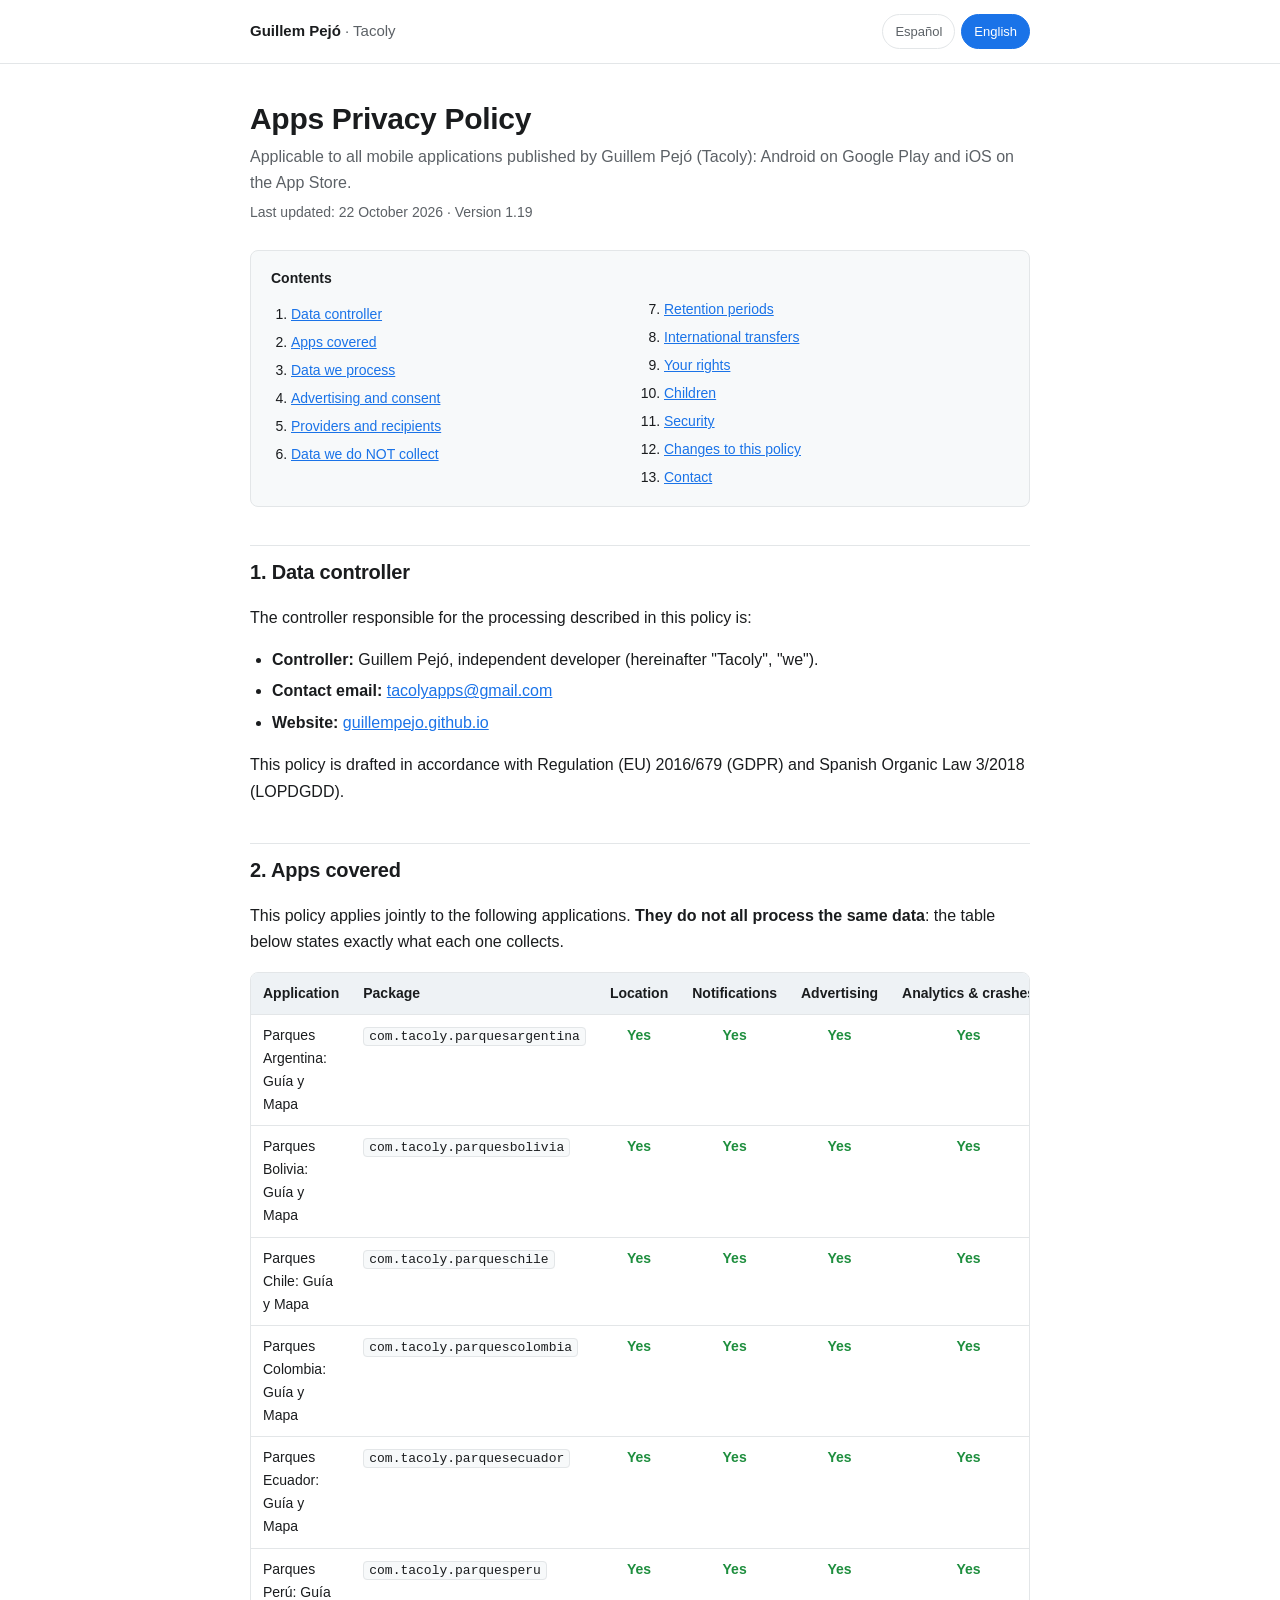
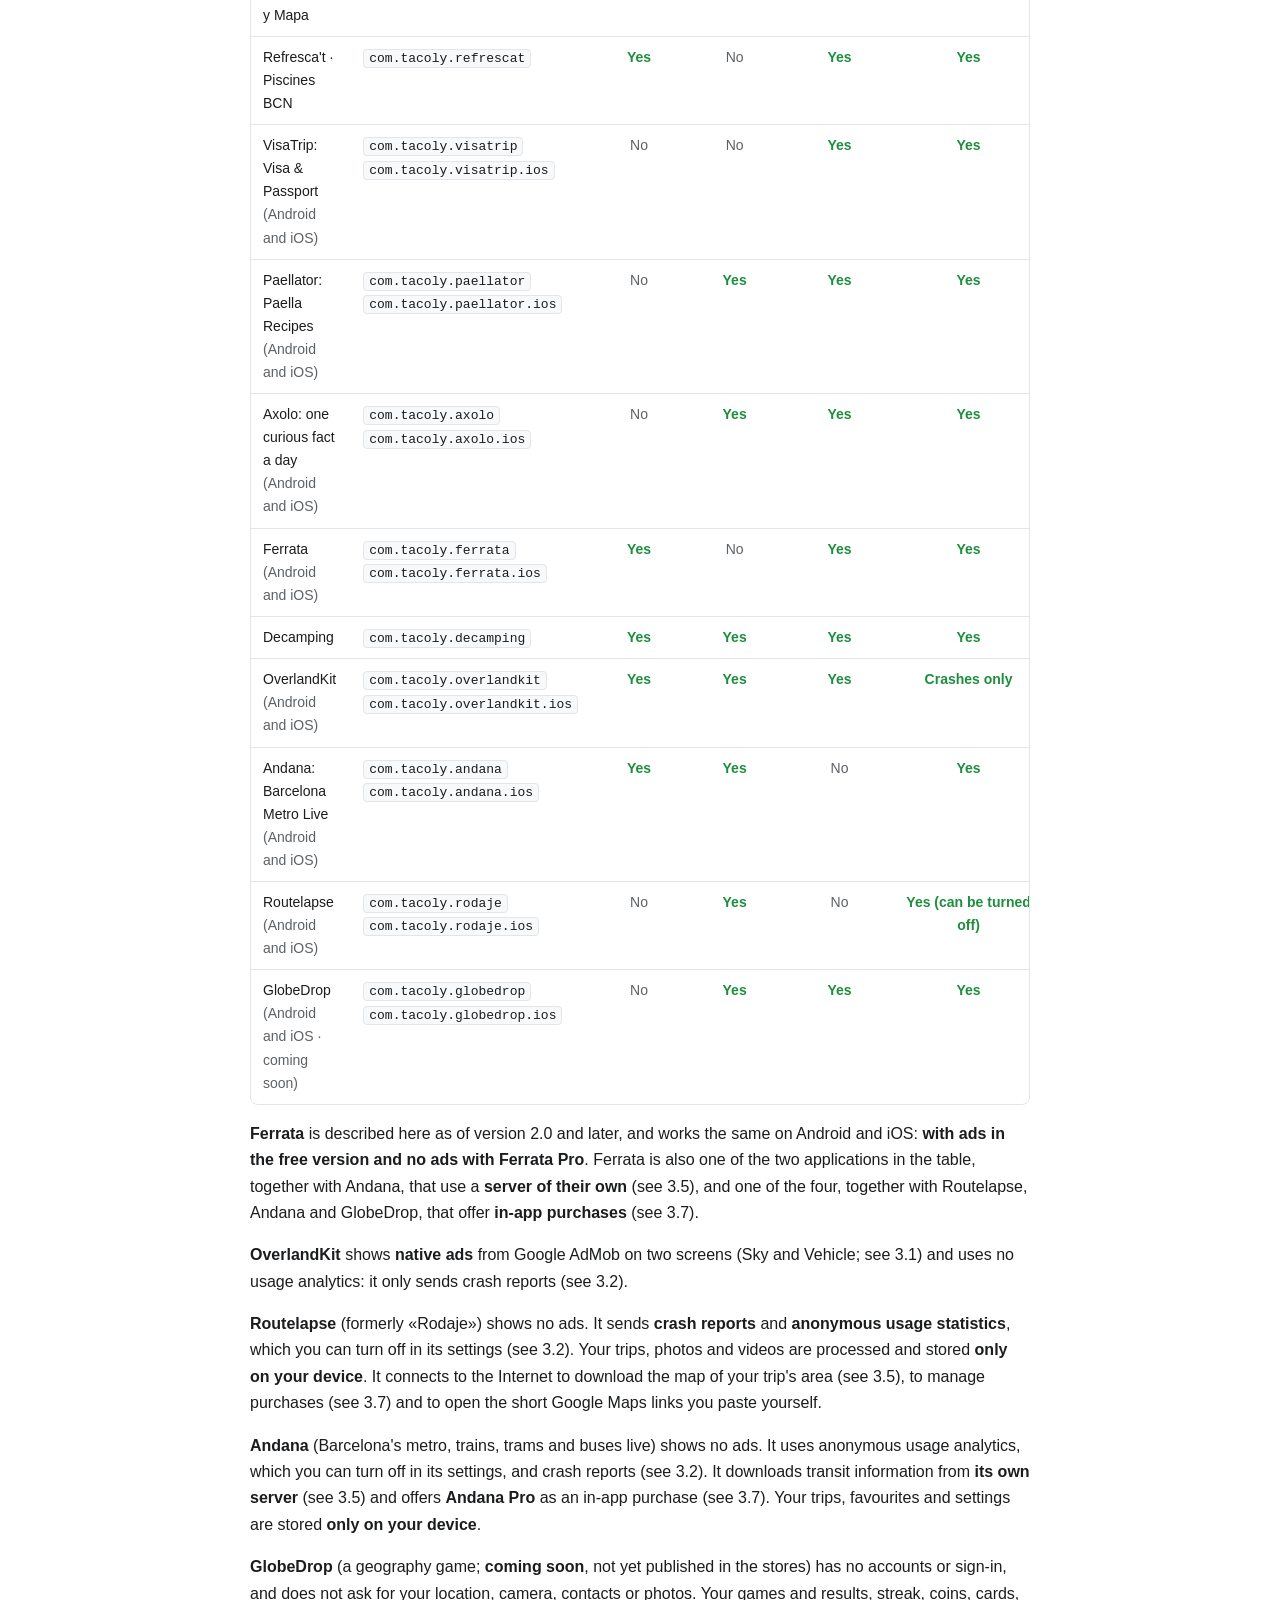
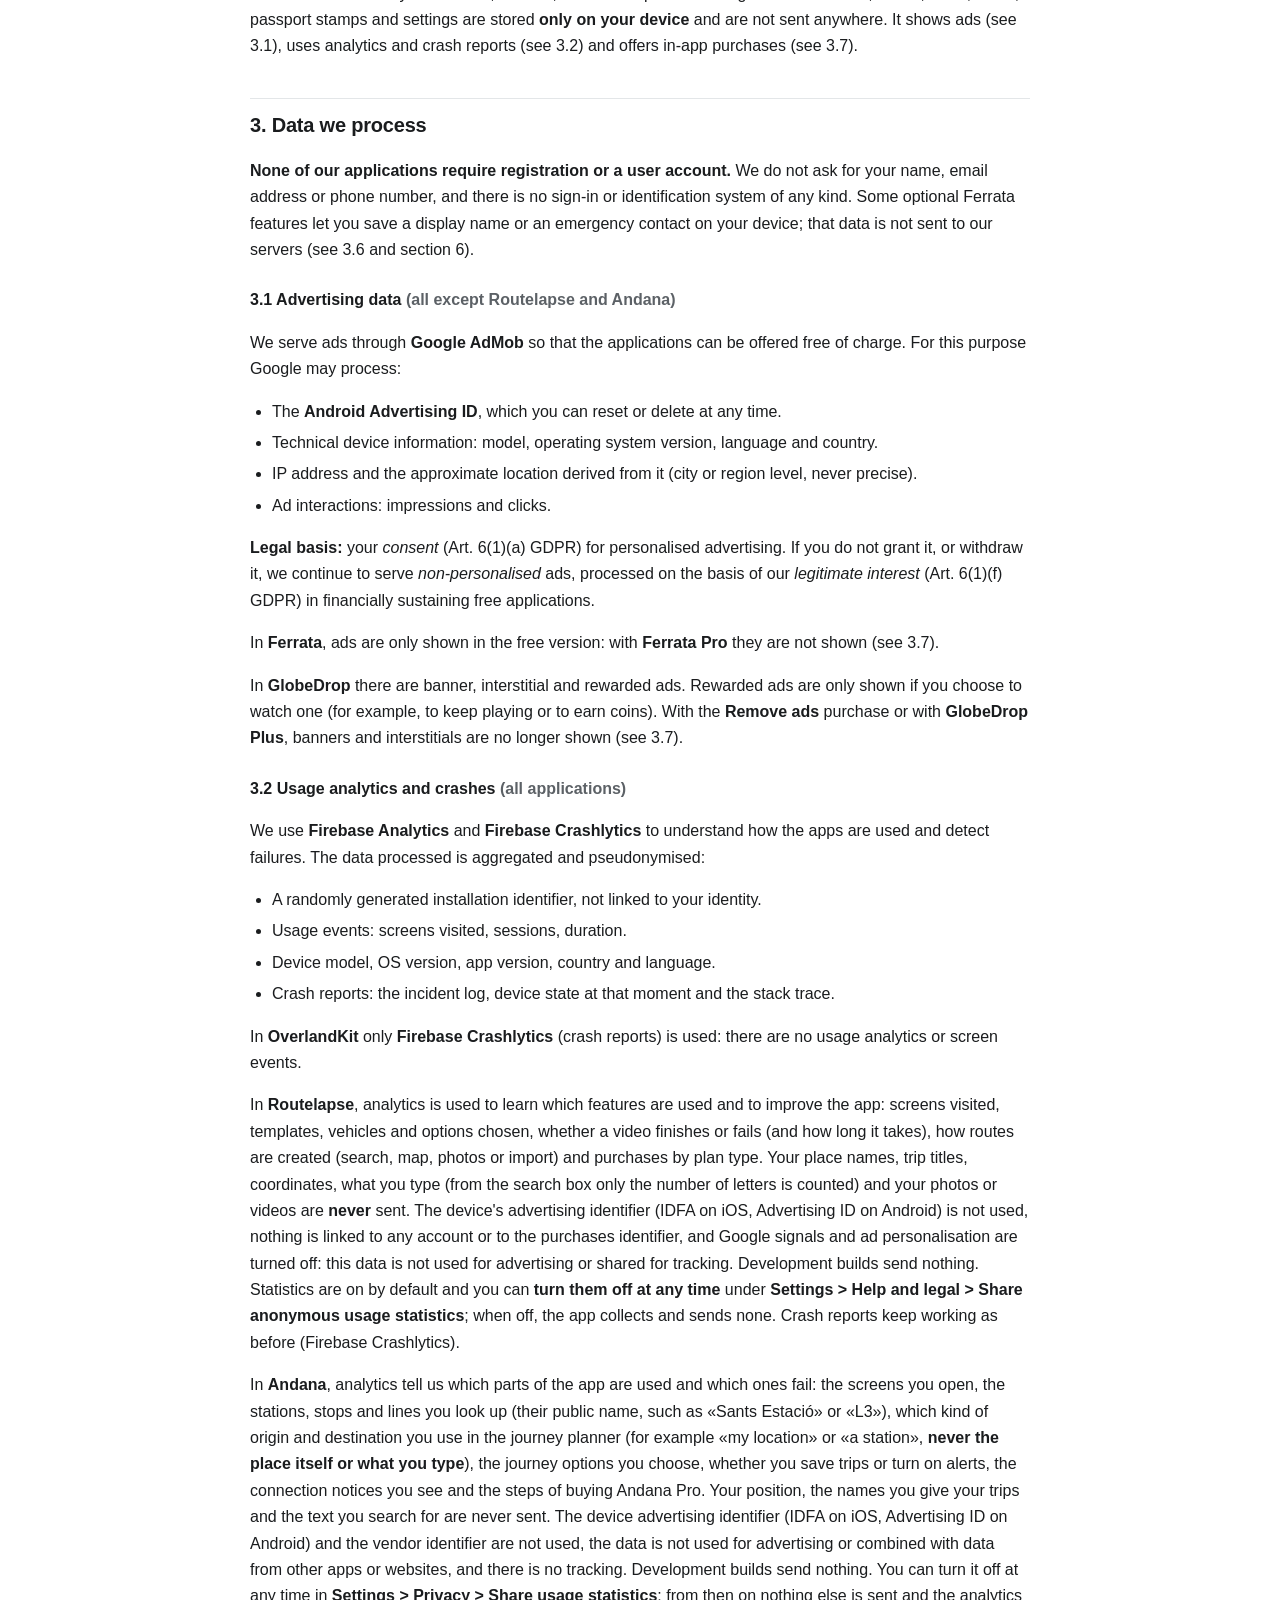
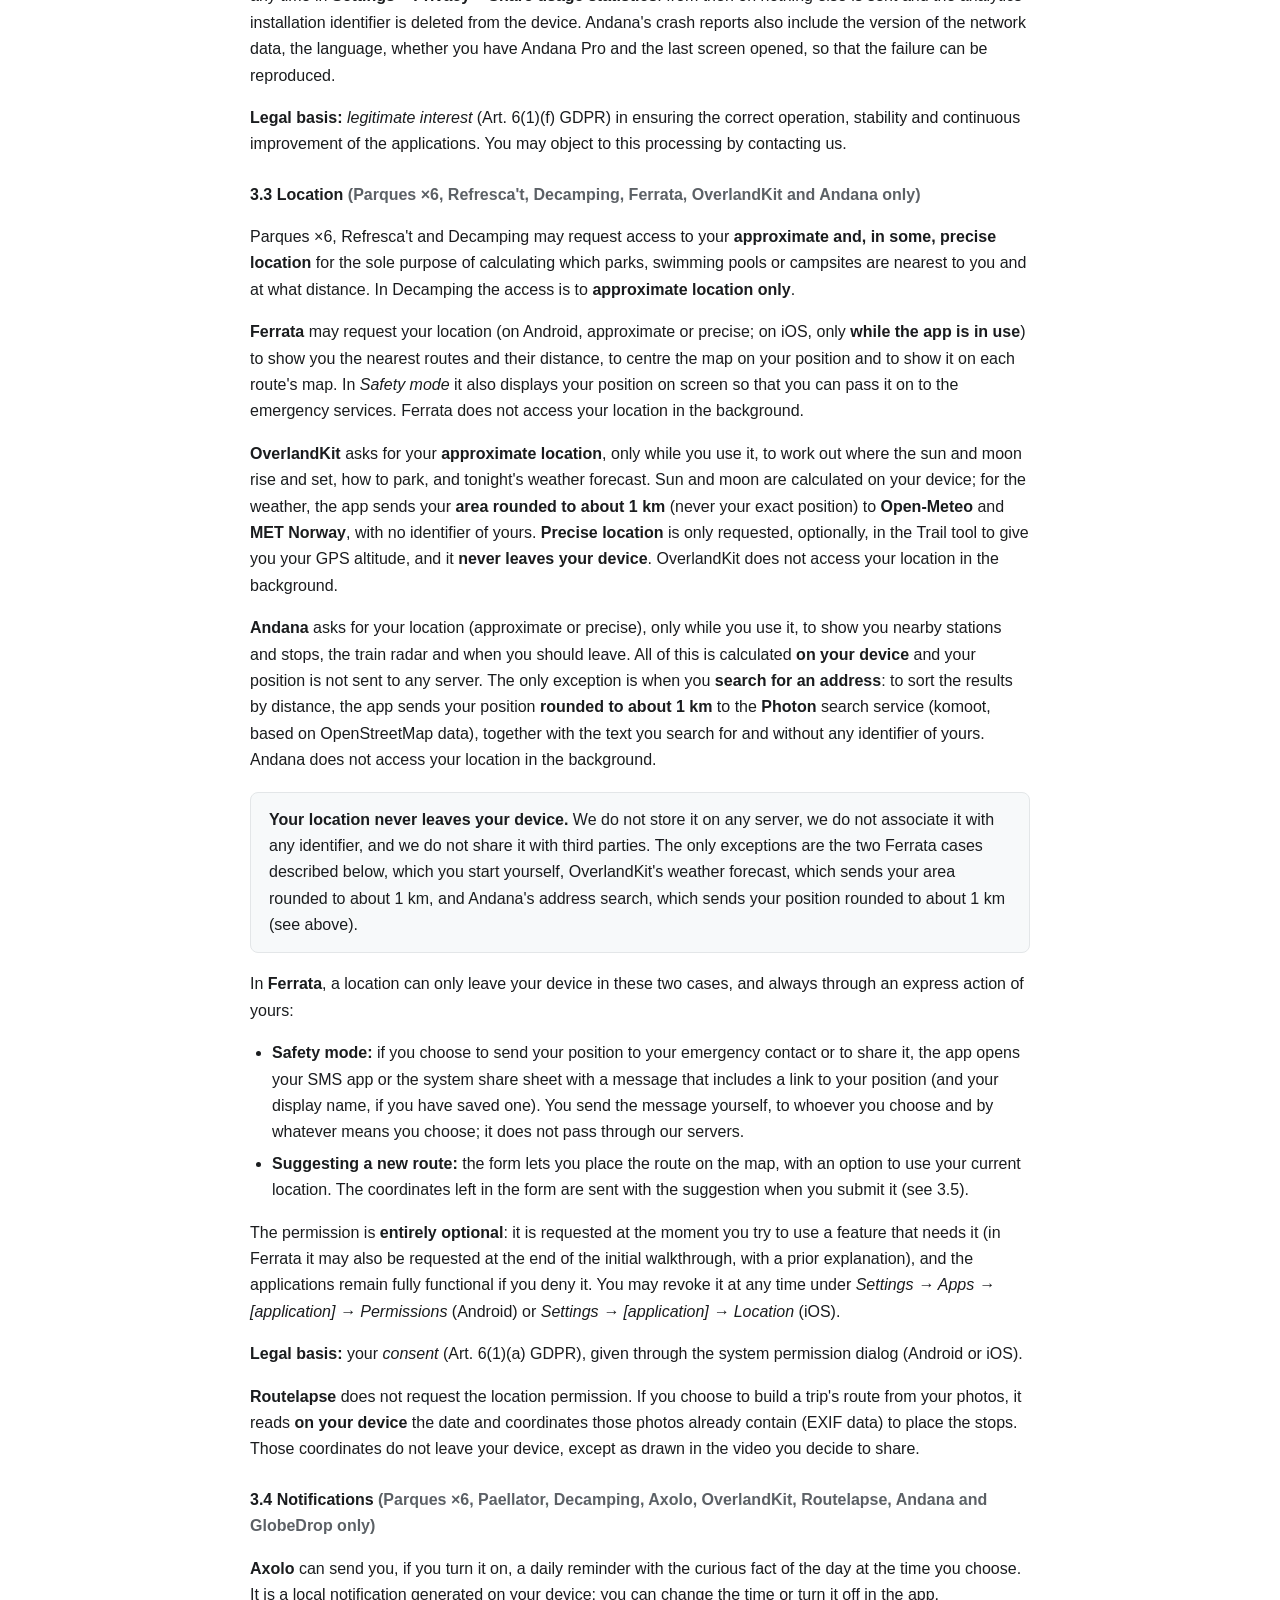
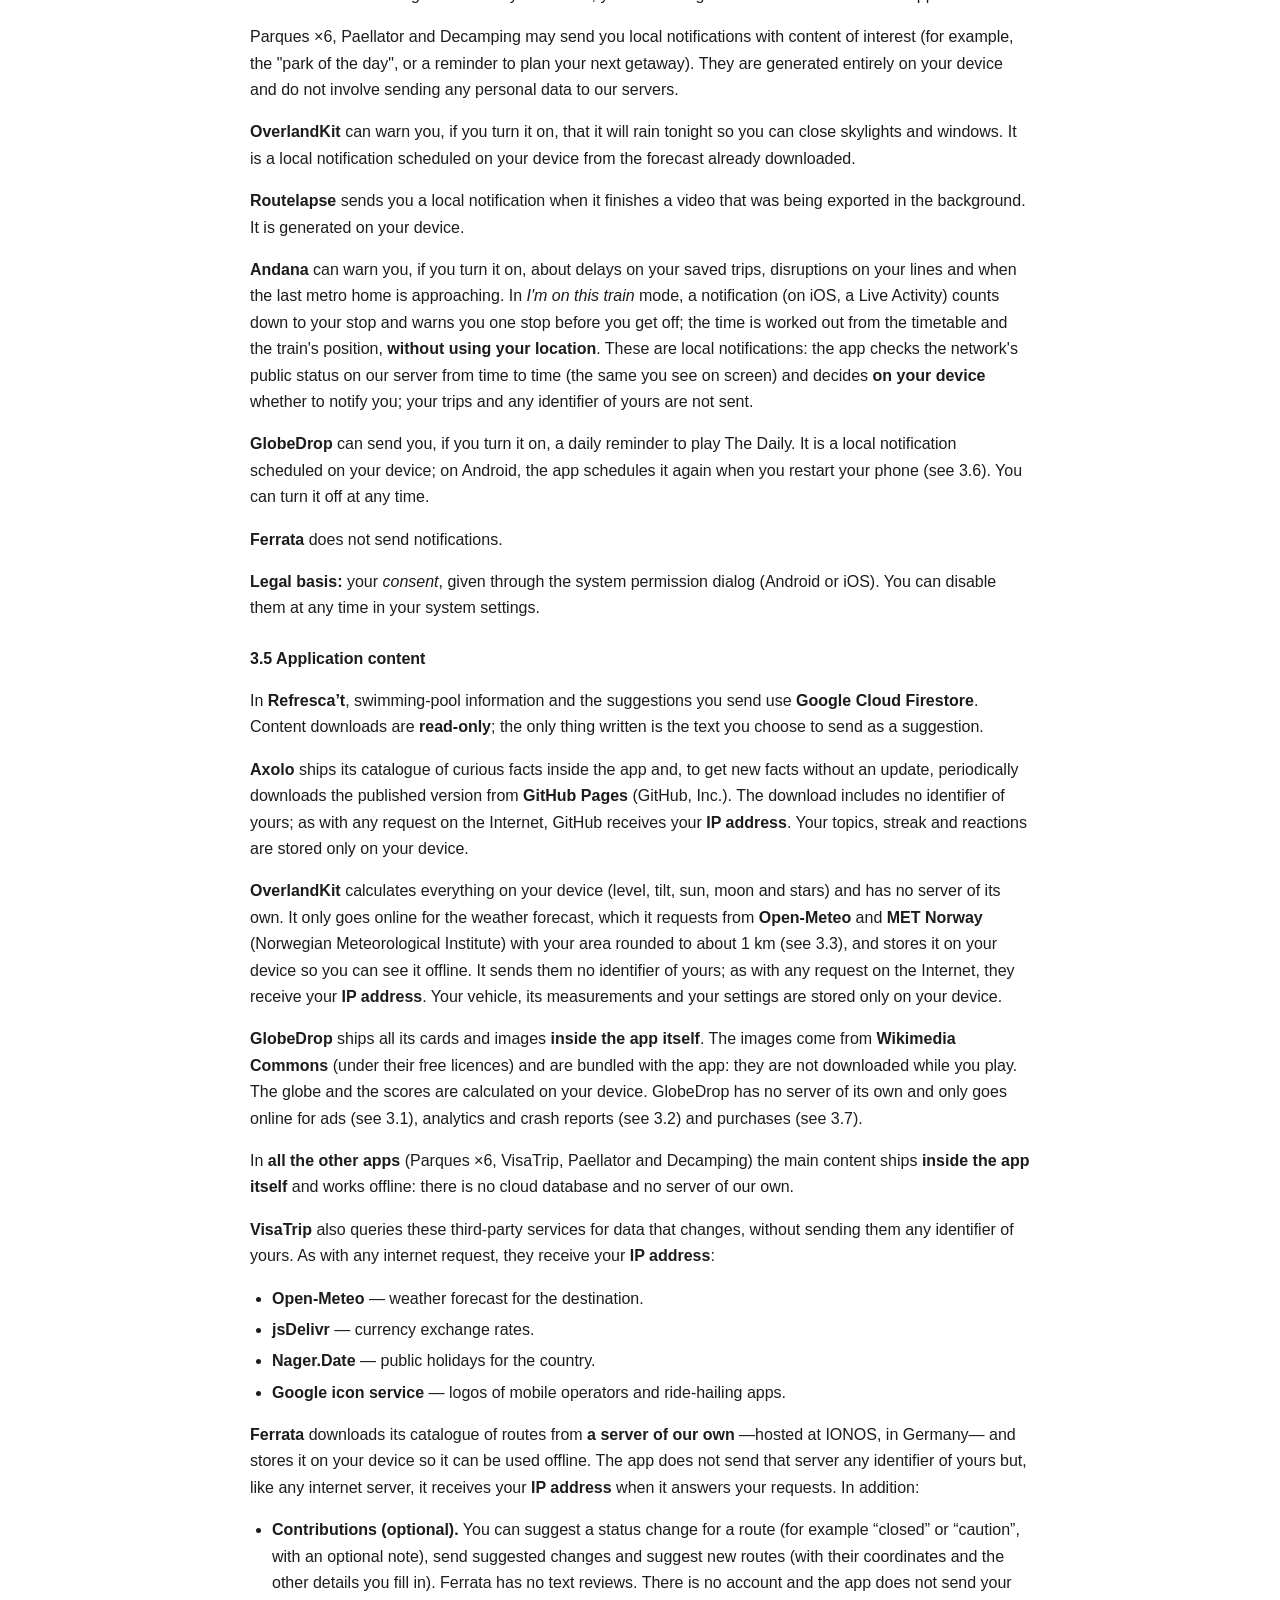
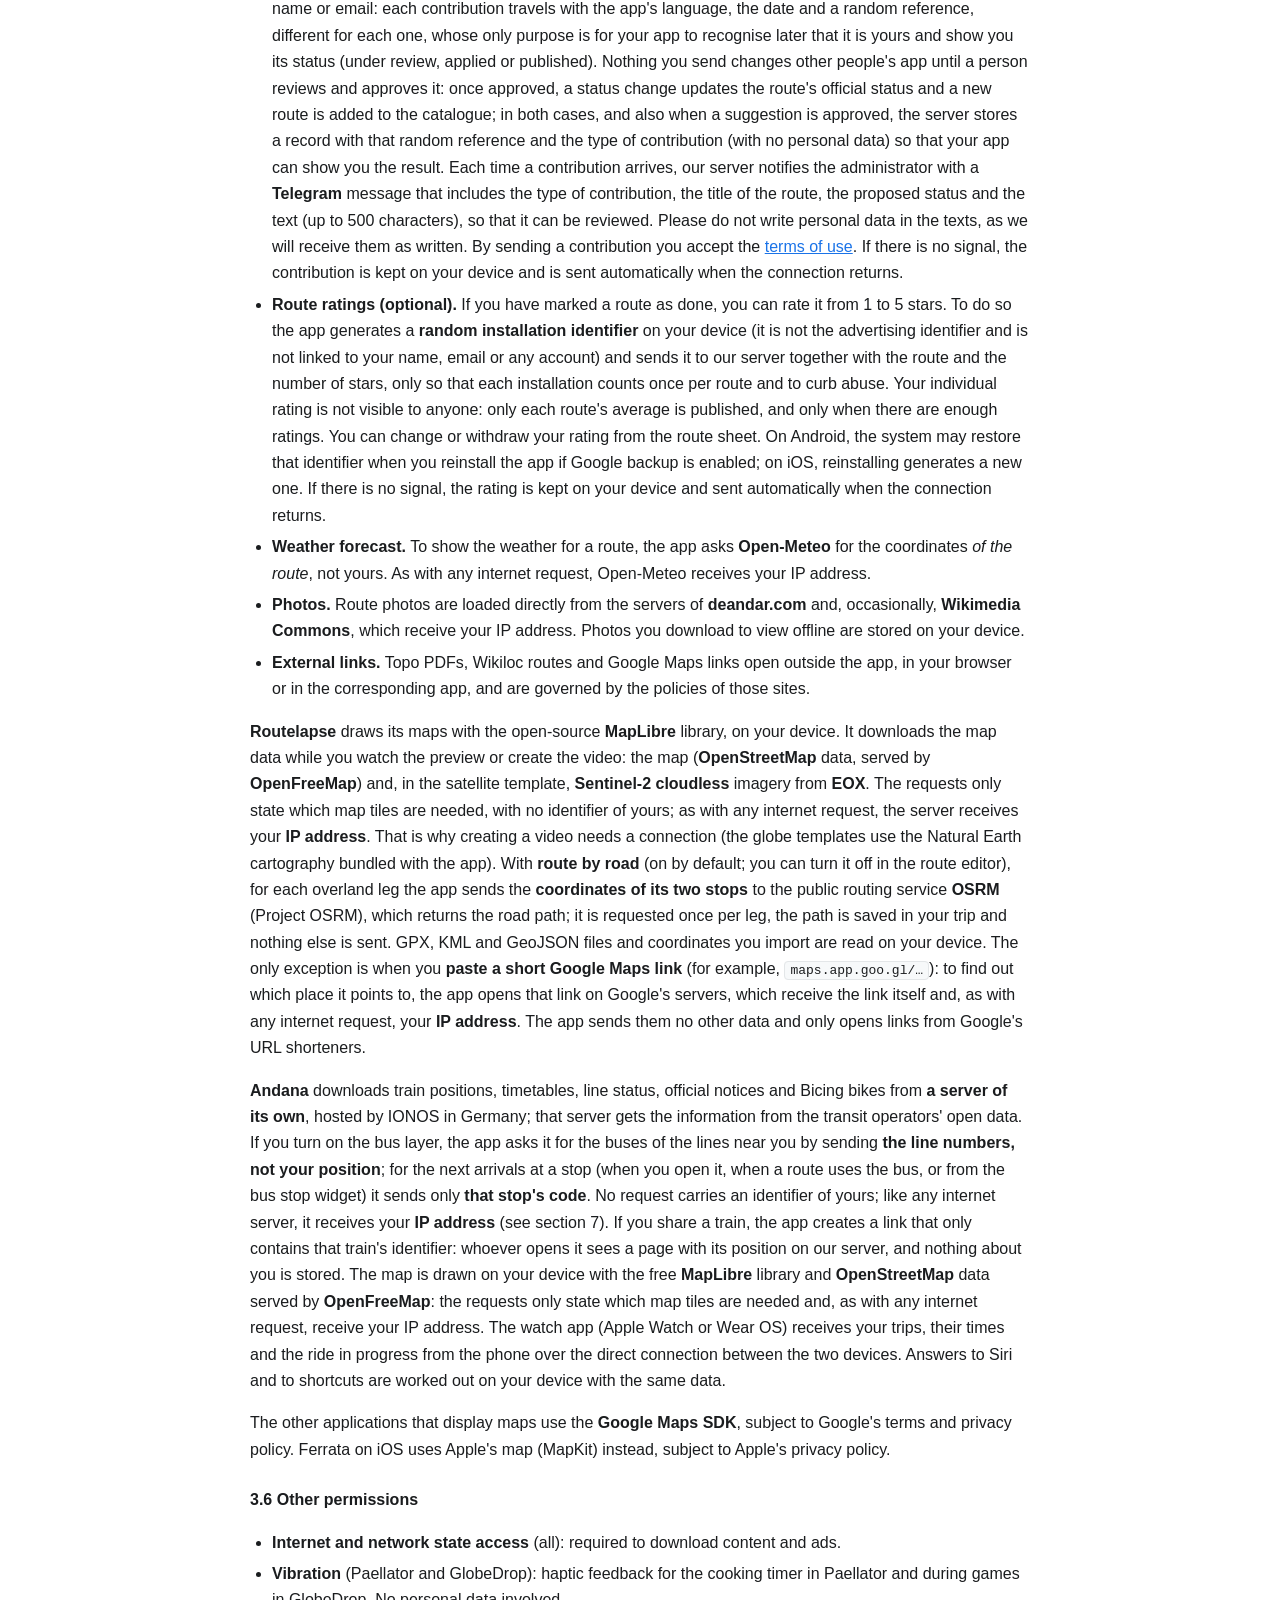
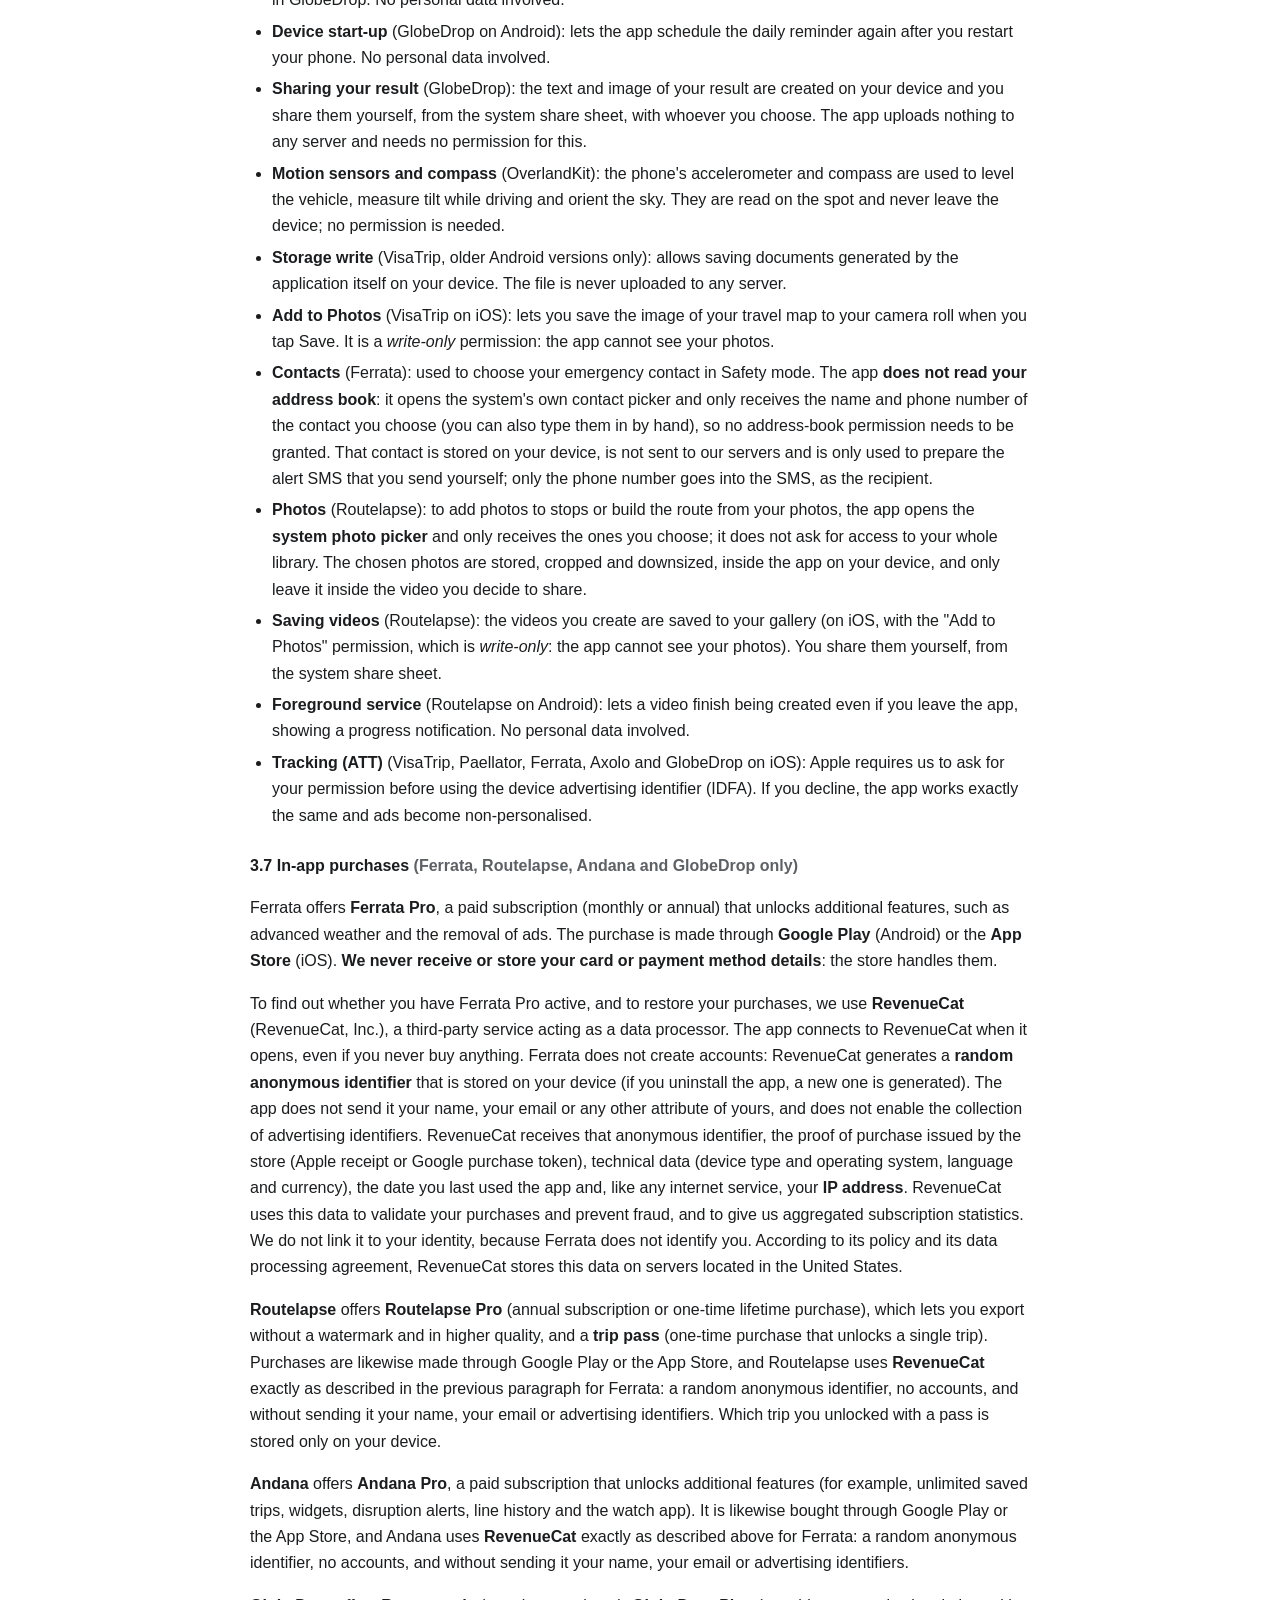
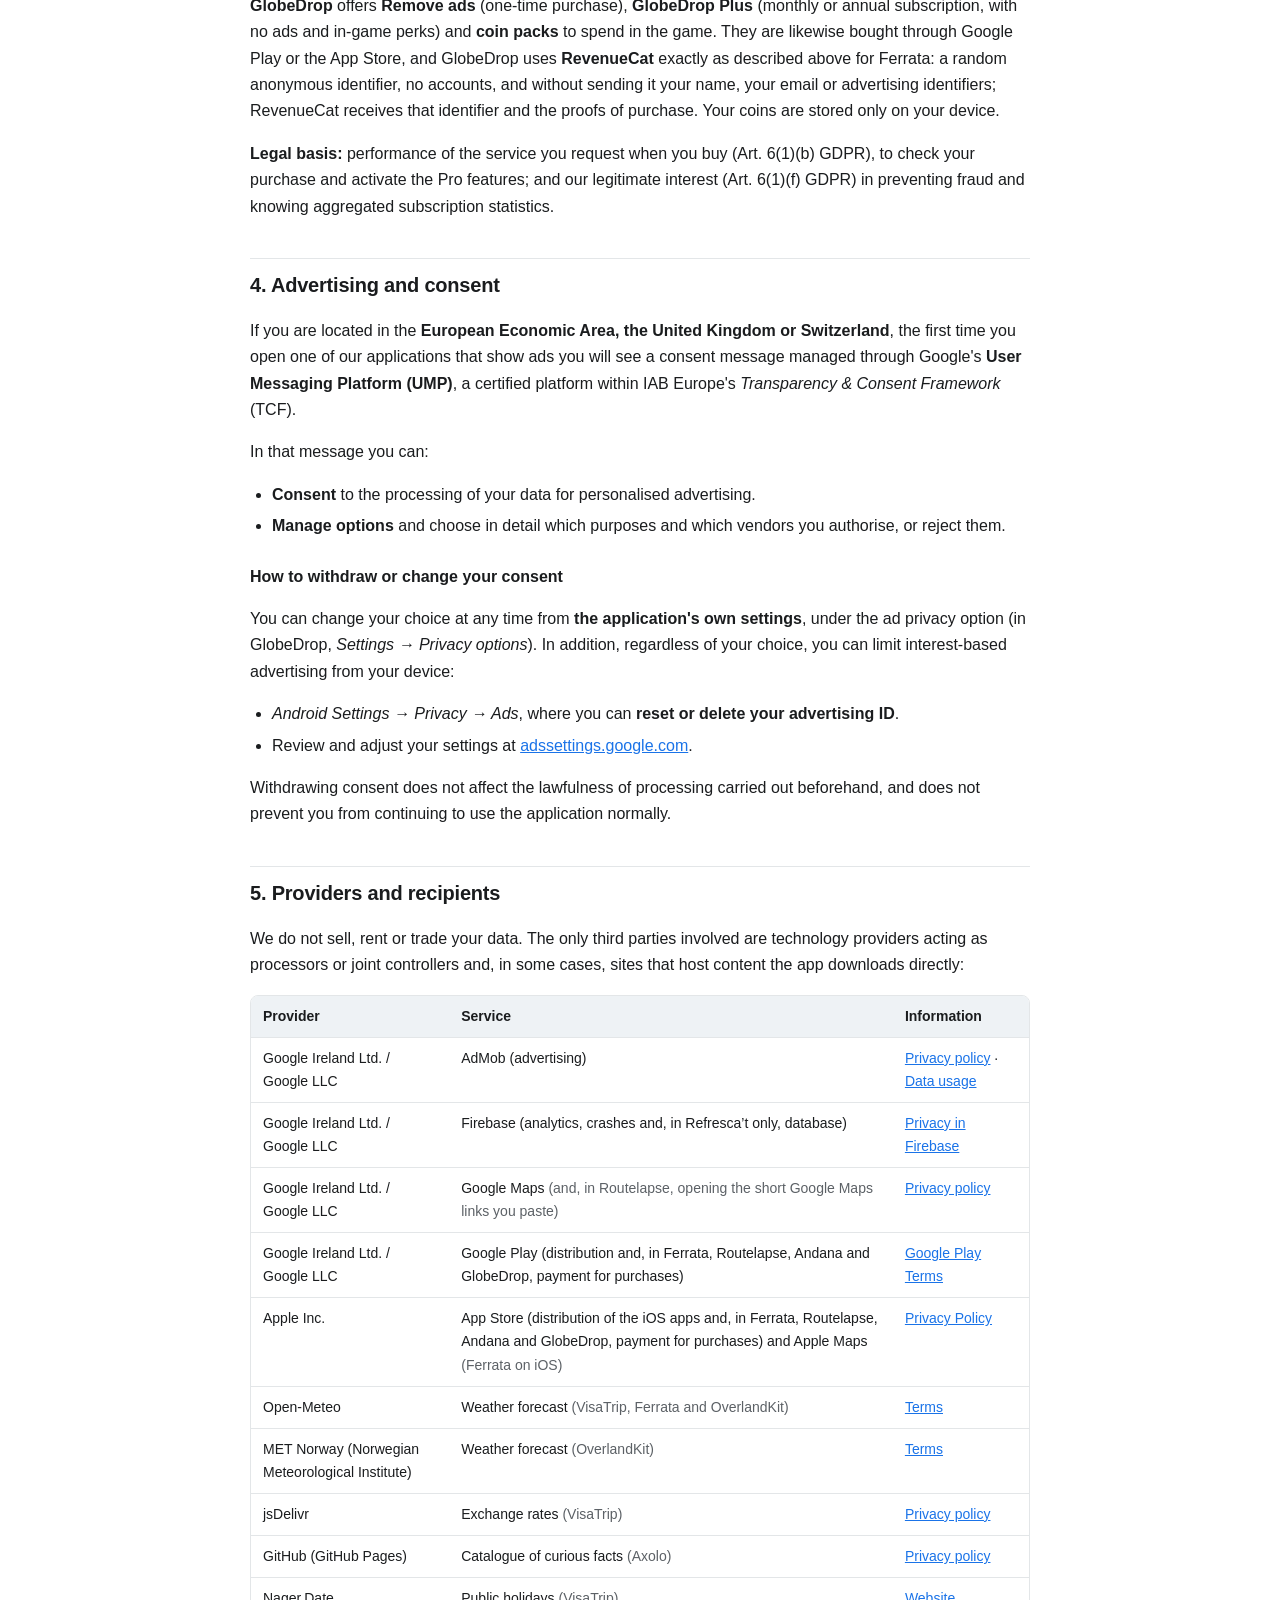
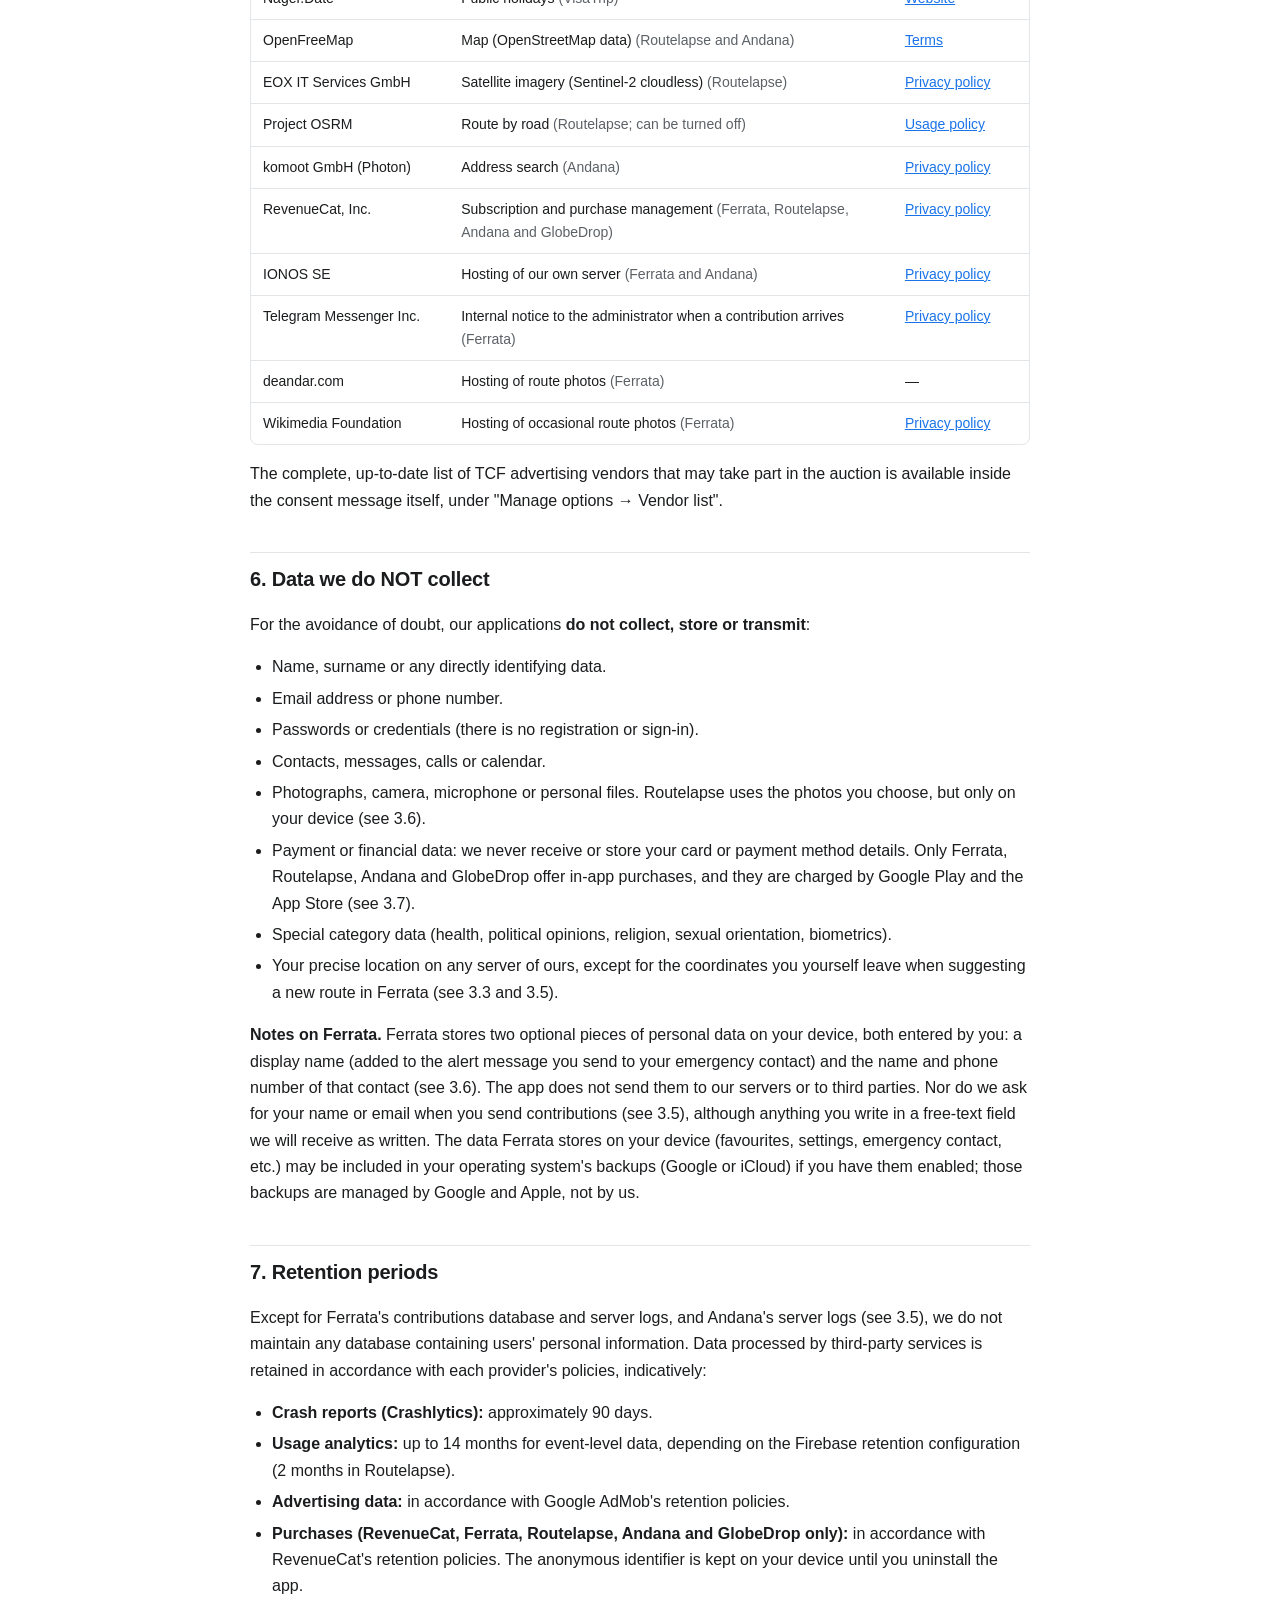
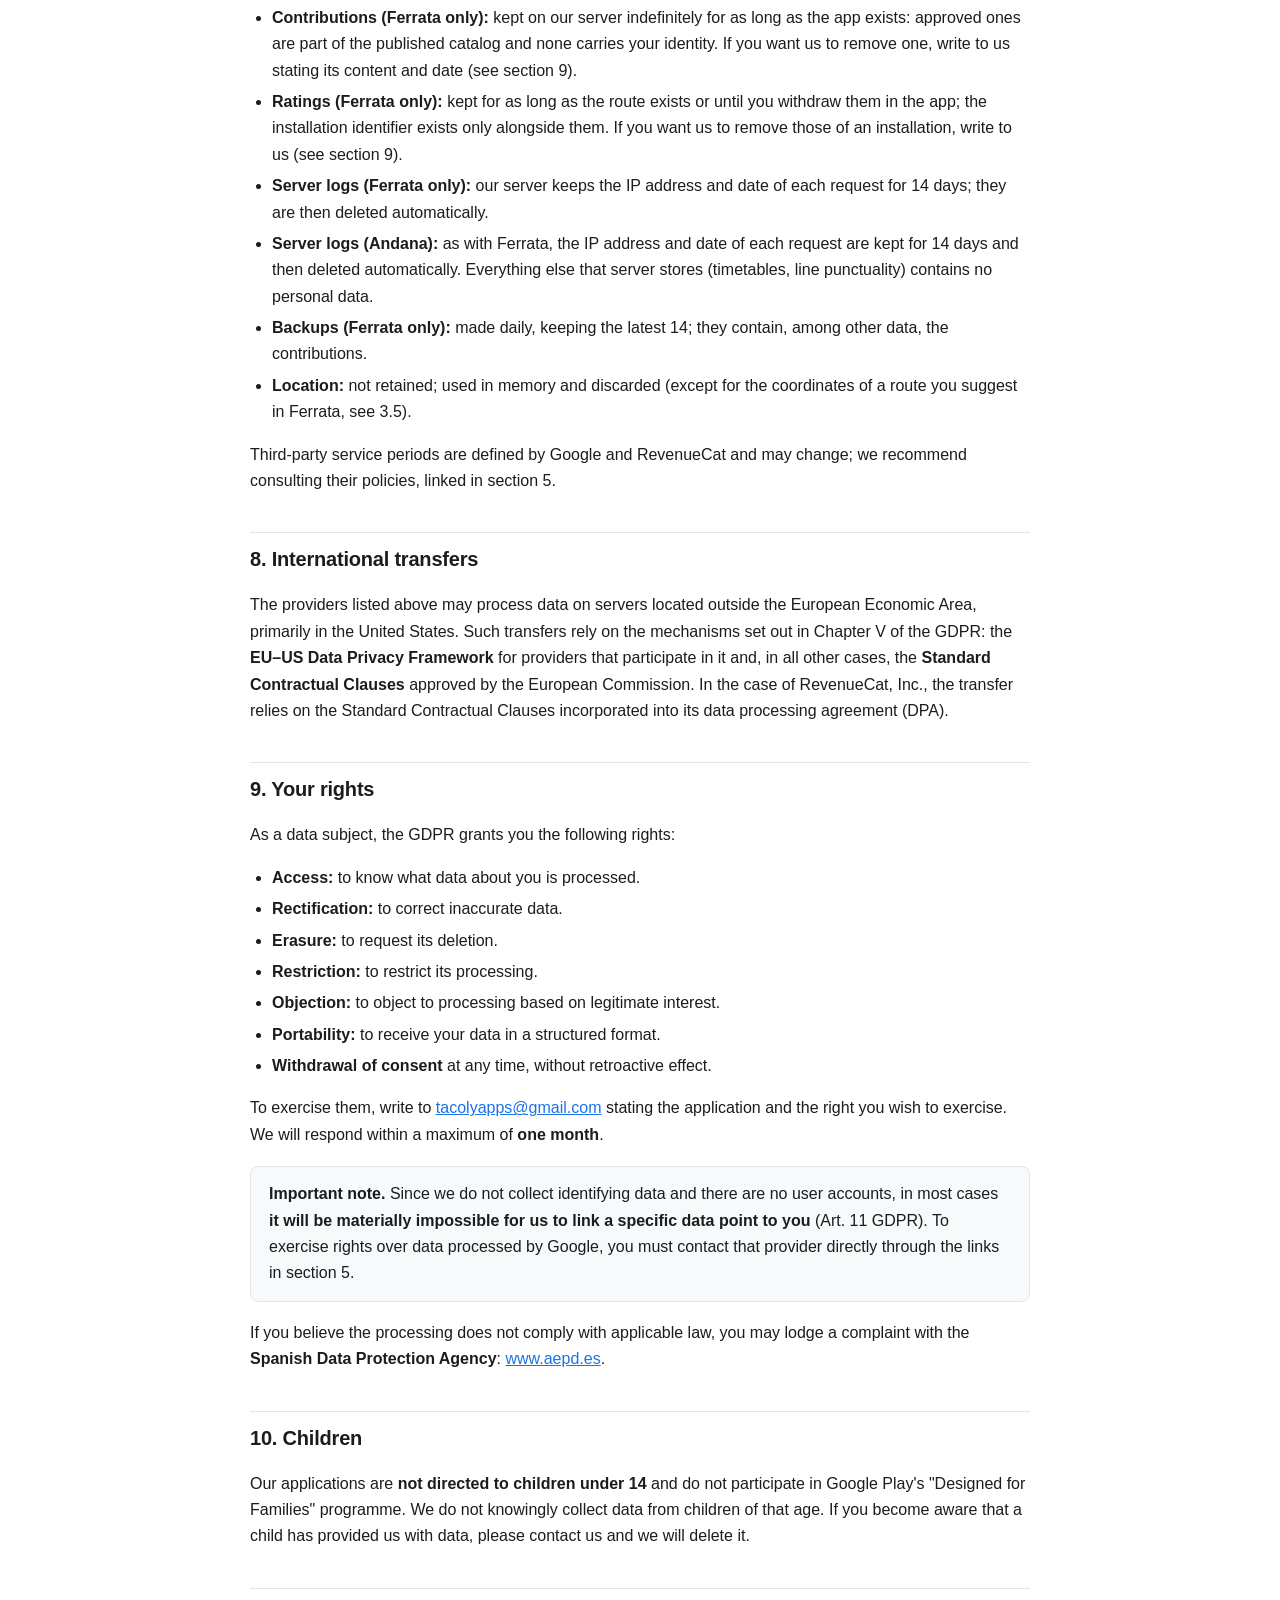
==== apps-privacy/index.html @ 8892f957 "Política de privacidad v1.19: Routelapse envía estadísticas de uso anónimas (Firebase Analytics, sin" ====
<!DOCTYPE html>
<html lang="es">
<head>
<meta charset="utf-8">
<meta name="viewport" content="width=device-width, initial-scale=1">
<title>Política de Privacidad de las Aplicaciones · Guillem Pejó</title>
<meta name="description" content="Política de privacidad aplicable a las aplicaciones móviles publicadas por Guillem Pejó (Tacoly) en Google Play y la App Store.">
<meta name="author" content="Guillem Pejó">
<meta name="robots" content="index, follow">
<link rel="shortcut icon" href="../img/favicon.ico">
<style>
:root{
  --bg:#ffffff; --fg:#1a1c1e; --muted:#5c6166; --line:#e3e6e8;
  --accent:#1a73e8; --card:#f7f9fa; --thead:#eef2f5; --warn-bg:#fff8e6; --warn-line:#f0c36d;
}
@media (prefers-color-scheme: dark){
  :root{
    --bg:#121417; --fg:#e6e9ec; --muted:#9aa2aa; --line:#2a2f35;
    --accent:#7cb0f5; --card:#181b1f; --thead:#1e2228; --warn-bg:#2a2416; --warn-line:#6b5722;
  }
}
:root[data-theme="dark"]{
  --bg:#121417; --fg:#e6e9ec; --muted:#9aa2aa; --line:#2a2f35;
  --accent:#7cb0f5; --card:#181b1f; --thead:#1e2228; --warn-bg:#2a2416; --warn-line:#6b5722;
}
:root[data-theme="light"]{
  --bg:#ffffff; --fg:#1a1c1e; --muted:#5c6166; --line:#e3e6e8;
  --accent:#1a73e8; --card:#f7f9fa; --thead:#eef2f5; --warn-bg:#fff8e6; --warn-line:#f0c36d;
}
*{box-sizing:border-box}
body{
  margin:0; background:var(--bg); color:var(--fg);
  font-family:-apple-system,BlinkMacSystemFont,"Segoe UI",Roboto,"Helvetica Neue",Arial,sans-serif;
  font-size:16px; line-height:1.65; -webkit-text-size-adjust:100%;
}
.wrap{max-width:820px; margin:0 auto; padding:0 20px 80px}
header.top{
  border-bottom:1px solid var(--line); background:var(--bg);
  position:sticky; top:0; z-index:10; padding:14px 0;
}
.top-inner{max-width:820px; margin:0 auto; padding:0 20px; display:flex; align-items:center; justify-content:space-between; gap:16px}
.brand{font-weight:600; font-size:15px; text-decoration:none; color:var(--fg)}
.brand span{color:var(--muted); font-weight:400}
.langs{display:flex; gap:6px}
.langs button{
  font:inherit; font-size:13px; font-weight:500; cursor:pointer;
  padding:6px 12px; border-radius:999px; border:1px solid var(--line);
  background:transparent; color:var(--muted);
}
.langs button[aria-pressed="true"]{background:var(--accent); border-color:var(--accent); color:#fff}
h1{font-size:30px; line-height:1.25; margin:36px 0 6px; letter-spacing:-.01em}
h2{font-size:20px; margin:38px 0 10px; padding-top:10px; border-top:1px solid var(--line); letter-spacing:-.01em}
h3{font-size:16px; margin:24px 0 6px}
p,li{color:var(--fg)}
.lead{color:var(--muted); margin:0 0 4px}
.updated{color:var(--muted); font-size:14px; margin:0 0 8px}
a{color:var(--accent)}
ul,ol{padding-left:22px}
li{margin:5px 0}
code{
  background:var(--card); border:1px solid var(--line); border-radius:4px;
  padding:1px 5px; font-size:13px;
  font-family:ui-monospace,SFMono-Regular,Menlo,Consolas,monospace;
}
.tablewrap{overflow-x:auto; -webkit-overflow-scrolling:touch; margin:16px 0; border:1px solid var(--line); border-radius:8px}
table{border-collapse:collapse; width:100%; font-size:14px; min-width:620px}
th,td{padding:9px 12px; text-align:left; border-bottom:1px solid var(--line); vertical-align:top}
thead th{background:var(--thead); font-weight:600; white-space:nowrap}
tbody tr:last-child td{border-bottom:none}
td.c,th.c{text-align:center}
.yes{color:#1e8e3e; font-weight:700}
:root[data-theme="dark"] .yes,
@media (prefers-color-scheme:dark){.yes{color:#6dd58c}}
.no{color:var(--muted)}
.card{background:var(--card); border:1px solid var(--line); border-radius:8px; padding:14px 18px; margin:18px 0}
.card p:first-child{margin-top:0}
.card p:last-child{margin-bottom:0}
.toc{background:var(--card); border:1px solid var(--line); border-radius:8px; padding:16px 20px; margin:26px 0}
.toc p{margin:0 0 8px; font-weight:600; font-size:14px}
.toc ol{margin:0; padding-left:20px; font-size:14px; columns:2; column-gap:28px}
@media (max-width:560px){ .toc ol{columns:1} h1{font-size:25px} }
footer{border-top:1px solid var(--line); margin-top:44px; padding-top:20px; color:var(--muted); font-size:14px}
[hidden]{display:none !important}
</style>
</head>
<body>

<header class="top">
  <div class="top-inner">
    <a class="brand" href="../">Guillem Pejó <span>· Tacoly</span></a>
    <div class="langs">
      <button type="button" id="btn-es" onclick="setLang('es')" aria-pressed="true">Español</button>
      <button type="button" id="btn-en" onclick="setLang('en')" aria-pressed="false">English</button>
    </div>
  </div>
</header>

<div class="wrap">

<!-- ============================ ESPAÑOL ============================ -->
<main id="es">

<h1>Política de Privacidad de las Aplicaciones</h1>
<p class="lead">Aplicable a todas las aplicaciones móviles publicadas por Guillem Pejó (Tacoly): Android en Google Play e iOS en la App Store.</p>
<p class="updated">Última actualización: 22 de octubre de 2026 · Versión 1.19</p>

<div class="toc">
  <p>Contenido</p>
  <ol>
    <li><a href="#es-1">Responsable del tratamiento</a></li>
    <li><a href="#es-2">Aplicaciones cubiertas</a></li>
    <li><a href="#es-3">Datos que tratamos</a></li>
    <li><a href="#es-4">Publicidad y consentimiento</a></li>
    <li><a href="#es-5">Proveedores y destinatarios</a></li>
    <li><a href="#es-6">Datos que NO recogemos</a></li>
    <li><a href="#es-7">Plazos de conservación</a></li>
    <li><a href="#es-8">Transferencias internacionales</a></li>
    <li><a href="#es-9">Tus derechos</a></li>
    <li><a href="#es-10">Menores de edad</a></li>
    <li><a href="#es-11">Seguridad</a></li>
    <li><a href="#es-12">Cambios en esta política</a></li>
    <li><a href="#es-13">Contacto</a></li>
  </ol>
</div>

<h2 id="es-1">1. Responsable del tratamiento</h2>
<p>El responsable del tratamiento de los datos descritos en esta política es:</p>
<ul>
  <li><strong>Responsable:</strong> Guillem Pejó, desarrollador independiente (en adelante, «Tacoly», «nosotros»).</li>
  <li><strong>Correo de contacto:</strong> <a href="mailto:tacolyapps@gmail.com">tacolyapps@gmail.com</a></li>
  <li><strong>Sitio web:</strong> <a href="https://guillempejo.github.io">guillempejo.github.io</a></li>
</ul>
<p>Esta política se redacta conforme al Reglamento (UE) 2016/679 (RGPD) y a la Ley Orgánica 3/2018 (LOPDGDD).</p>

<h2 id="es-2">2. Aplicaciones cubiertas</h2>
<p>Esta política se aplica, de forma conjunta, a las siguientes aplicaciones. <strong>No todas tratan los mismos datos</strong>: la tabla indica exactamente qué recoge cada una.</p>

<div class="tablewrap">
<table>
  <thead>
    <tr>
      <th>Aplicación</th><th>Identificador</th>
      <th class="c">Ubicación</th><th class="c">Notificaciones</th>
      <th class="c">Publicidad</th><th class="c">Analítica y errores</th>
    </tr>
  </thead>
  <tbody>
    <tr><td>Parques Argentina: Guía y Mapa</td><td><code>com.tacoly.parquesargentina</code></td><td class="c yes">Sí</td><td class="c yes">Sí</td><td class="c yes">Sí</td><td class="c yes">Sí</td></tr>
    <tr><td>Parques Bolivia: Guía y Mapa</td><td><code>com.tacoly.parquesbolivia</code></td><td class="c yes">Sí</td><td class="c yes">Sí</td><td class="c yes">Sí</td><td class="c yes">Sí</td></tr>
    <tr><td>Parques Chile: Guía y Mapa</td><td><code>com.tacoly.parqueschile</code></td><td class="c yes">Sí</td><td class="c yes">Sí</td><td class="c yes">Sí</td><td class="c yes">Sí</td></tr>
    <tr><td>Parques Colombia: Guía y Mapa</td><td><code>com.tacoly.parquescolombia</code></td><td class="c yes">Sí</td><td class="c yes">Sí</td><td class="c yes">Sí</td><td class="c yes">Sí</td></tr>
    <tr><td>Parques Ecuador: Guía y Mapa</td><td><code>com.tacoly.parquesecuador</code></td><td class="c yes">Sí</td><td class="c yes">Sí</td><td class="c yes">Sí</td><td class="c yes">Sí</td></tr>
    <tr><td>Parques Perú: Guía y Mapa</td><td><code>com.tacoly.parquesperu</code></td><td class="c yes">Sí</td><td class="c yes">Sí</td><td class="c yes">Sí</td><td class="c yes">Sí</td></tr>
    <tr><td>Refresca't · Piscines BCN</td><td><code>com.tacoly.refrescat</code></td><td class="c yes">Sí</td><td class="c no">No</td><td class="c yes">Sí</td><td class="c yes">Sí</td></tr>
    <tr><td>VisaTrip: Visados y Pasaporte <span class="no">(Android e iOS)</span></td><td><code>com.tacoly.visatrip</code><br><code>com.tacoly.visatrip.ios</code></td><td class="c no">No</td><td class="c no">No</td><td class="c yes">Sí</td><td class="c yes">Sí</td></tr>
    <tr><td>Paellator: Paella Recipes <span class="no">(Android e iOS)</span></td><td><code>com.tacoly.paellator</code><br><code>com.tacoly.paellator.ios</code></td><td class="c no">No</td><td class="c yes">Sí</td><td class="c yes">Sí</td><td class="c yes">Sí</td></tr>
    <tr><td>Axolo: un dato curioso al día <span class="no">(Android e iOS)</span></td><td><code>com.tacoly.axolo</code><br><code>com.tacoly.axolo.ios</code></td><td class="c no">No</td><td class="c yes">Sí</td><td class="c yes">Sí</td><td class="c yes">Sí</td></tr>
    <tr><td>Ferrata <span class="no">(Android e iOS)</span></td><td><code>com.tacoly.ferrata</code><br><code>com.tacoly.ferrata.ios</code></td><td class="c yes">Sí</td><td class="c no">No</td><td class="c yes">Sí</td><td class="c yes">Sí</td></tr>
    <tr><td>Decamping</td><td><code>com.tacoly.decamping</code></td><td class="c yes">Sí</td><td class="c yes">Sí</td><td class="c yes">Sí</td><td class="c yes">Sí</td></tr>
    <tr><td>OverlandKit <span class="no">(Android e iOS)</span></td><td><code>com.tacoly.overlandkit</code><br><code>com.tacoly.overlandkit.ios</code></td><td class="c yes">Sí</td><td class="c yes">Sí</td><td class="c yes">Sí</td><td class="c yes">Solo errores</td></tr>
    <tr><td>Andana: Metro Barcelona <span class="no">(Android e iOS)</span></td><td><code>com.tacoly.andana</code><br><code>com.tacoly.andana.ios</code></td><td class="c yes">Sí</td><td class="c yes">Sí</td><td class="c no">No</td><td class="c yes">Sí</td></tr>
    <tr><td>Routelapse <span class="no">(Android e iOS)</span></td><td><code>com.tacoly.rodaje</code><br><code>com.tacoly.rodaje.ios</code></td><td class="c no">No</td><td class="c yes">Sí</td><td class="c no">No</td><td class="c yes">Sí (se puede desactivar)</td></tr>
    <tr><td>GlobeDrop <span class="no">(Android e iOS · en preparación)</span></td><td><code>com.tacoly.globedrop</code><br><code>com.tacoly.globedrop.ios</code></td><td class="c no">No</td><td class="c yes">Sí</td><td class="c yes">Sí</td><td class="c yes">Sí</td></tr>
  </tbody>
</table>
</div>
<p><strong>Ferrata</strong> se describe aquí en su versión 2.0 y posteriores, y funciona igual en Android e iOS: <strong>con publicidad en la versión gratuita y sin anuncios con Ferrata Pro</strong>. Ferrata es además una de las dos aplicaciones de la tabla, junto con Andana, que utilizan un <strong>servidor propio</strong> (ver 3.5), y una de las cuatro, junto con Routelapse, Andana y GlobeDrop, que ofrecen <strong>compras dentro de la aplicación</strong> (ver 3.7).</p>
<p><strong>OverlandKit</strong> muestra <strong>anuncios nativos</strong> de Google AdMob en dos pantallas (Cielo y Vehículo; ver 3.1) y no usa analítica de uso: solo envía informes de fallos (ver 3.2).</p>
<p><strong>Routelapse</strong> (antes «Rodaje») no muestra publicidad. Envía <strong>informes de fallos</strong> y <strong>estadísticas de uso anónimas</strong>, que puedes desactivar en sus ajustes (ver 3.2). Tus viajes, tus fotos y tus vídeos se procesan y se guardan <strong>solo en tu dispositivo</strong>. Se conecta a Internet para descargar el mapa de la zona de tu viaje (ver 3.5), para gestionar las compras (ver 3.7) y para abrir los enlaces cortos de Google Maps que pegues tú.</p>
<p><strong>Andana</strong> (metro, trenes, tranvía y autobuses de Barcelona en directo) no muestra publicidad. Usa analítica de uso anónima, que puedes desactivar en sus ajustes, e informes de fallos (ver 3.2). Descarga la información del transporte de <strong>su propio servidor</strong> (ver 3.5) y ofrece <strong>Andana Pro</strong> como compra dentro de la aplicación (ver 3.7). Tus viajes, tus favoritos y tus ajustes se guardan <strong>solo en tu dispositivo</strong>.</p>
<p><strong>GlobeDrop</strong> (juego de geografía; <strong>en preparación</strong>, todavía no está publicada en las tiendas) no tiene cuentas ni inicio de sesión, y no pide tu ubicación, la cámara, tus contactos ni tus fotos. Tus partidas y resultados, tu racha, tus monedas, tus cartas, los sellos de tu pasaporte y tus ajustes se guardan <strong>solo en tu dispositivo</strong> y no se envían a ningún sitio. Muestra publicidad (ver 3.1), usa analítica e informes de fallos (ver 3.2) y ofrece compras dentro de la aplicación (ver 3.7).</p>

<h2 id="es-3">3. Datos que tratamos</h2>
<p><strong>Ninguna de nuestras aplicaciones requiere registro ni cuenta de usuario.</strong> No te pedimos nombre, dirección de correo electrónico ni número de teléfono, y no disponemos de ningún sistema de acceso o identificación. Algunas funciones opcionales de Ferrata te permiten guardar en tu dispositivo un nombre visible o un contacto de emergencia; esos datos no se envían a nuestros servidores (ver 3.6 y sección 6).</p>

<h3>3.1 Datos de publicidad <span class="no">(todas salvo Routelapse y Andana)</span></h3>
<p>Mostramos anuncios a través de <strong>Google AdMob</strong> para poder ofrecer las aplicaciones de forma gratuita. Para ello, Google puede tratar:</p>
<ul>
  <li>El <strong>identificador de publicidad de Android</strong> (Advertising ID), que puedes restablecer o eliminar en cualquier momento.</li>
  <li>Información técnica del dispositivo: modelo, versión del sistema operativo, idioma y país.</li>
  <li>Dirección IP y ubicación aproximada derivada de ella (a nivel de ciudad o región, nunca precisa).</li>
  <li>Interacciones con los anuncios: impresiones y clics.</li>
</ul>
<p><strong>Base jurídica:</strong> tu <em>consentimiento</em> (art. 6.1.a RGPD) para la publicidad personalizada. Si no lo otorgas, o lo retiras, seguimos mostrando anuncios <em>no personalizados</em>, cuyo tratamiento se ampara en nuestro <em>interés legítimo</em> (art. 6.1.f RGPD) en sostener económicamente unas aplicaciones gratuitas.</p>

<p>En <strong>Ferrata</strong>, los anuncios solo se muestran en la versión gratuita: con <strong>Ferrata Pro</strong> no se muestran (ver 3.7).</p>
<p>En <strong>GlobeDrop</strong> hay anuncios de banner, intersticiales y con recompensa. Los anuncios con recompensa solo se muestran si eliges verlos (por ejemplo, para seguir jugando o conseguir monedas). Con la compra <strong>Quitar anuncios</strong> o con <strong>GlobeDrop Plus</strong> dejan de mostrarse los banners y los intersticiales (ver 3.7).</p>

<h3>3.2 Analítica de uso y errores <span class="no">(todas las aplicaciones)</span></h3>
<p>Utilizamos <strong>Firebase Analytics</strong> y <strong>Firebase Crashlytics</strong> para entender cómo se usan las aplicaciones y detectar fallos. Se tratan datos agregados y seudonimizados:</p>
<ul>
  <li>Identificador de instalación generado aleatoriamente, no vinculado a tu identidad.</li>
  <li>Eventos de uso: pantallas visitadas, sesiones, duración.</li>
  <li>Modelo de dispositivo, versión del sistema operativo, versión de la aplicación, país e idioma.</li>
  <li>Informes de fallos: registro de la incidencia, estado del dispositivo en ese momento y traza del error.</li>
</ul>
<p>En <strong>OverlandKit</strong> solo se usa <strong>Firebase Crashlytics</strong> (informes de fallos): no hay analítica de uso ni eventos de pantallas.</p>
<p>En <strong>Routelapse</strong>, la analítica sirve para saber qué funciones se usan y mejorar la aplicación: pantallas visitadas, plantillas, vehículos y opciones elegidos, si un vídeo se termina o falla (y cuánto tarda), cómo se crean las rutas (buscador, mapa, fotos o importación) y las compras por tipo de plan. <strong>Nunca</strong> se envían los nombres de tus lugares, los títulos de tus viajes, coordenadas, lo que escribes (del buscador solo se cuenta cuántas letras tiene la búsqueda) ni tus fotos o vídeos. No se usa el identificador de publicidad del dispositivo (IDFA en iOS, Advertising ID en Android), no se vincula con ninguna cuenta ni con el identificador de compras, y las señales de Google y la personalización de anuncios están desactivadas: estos datos no se usan para publicidad ni se comparten para hacer seguimiento. Las versiones de desarrollo no envían nada. Las estadísticas están activadas de serie y puedes <strong>desactivarlas en cualquier momento</strong> en <strong>Ajustes &gt; Ayuda y legal &gt; Compartir estadísticas de uso anónimas</strong>; desactivadas, la aplicación no recoge ni envía ninguna. Los informes de fallos siguen funcionando igual (Firebase Crashlytics).</p>
<p>En <strong>Andana</strong>, la analítica sirve para saber qué partes de la aplicación se usan y cuáles fallan: las pantallas que abres, las estaciones, paradas y líneas que consultas (su nombre público, como «Sants Estació» o «L3»), qué tipo de origen y destino usas en el planificador (por ejemplo «mi ubicación» o «una estación», <strong>nunca el lugar ni lo que escribes</strong>), las opciones de viaje que eliges, si guardas viajes o activas avisos, los avisos de conexión que ves y el recorrido de la compra de Andana Pro. Nunca se envían tu posición, el nombre que pones a tus viajes ni el texto que buscas. No se usa el identificador de publicidad del dispositivo (IDFA en iOS, Advertising ID en Android) ni el identificador del fabricante, no se usa para publicidad ni se combina con datos de otras aplicaciones o sitios web, y no hay rastreo. Las versiones de desarrollo no envían nada. Puedes desactivarla cuando quieras en <strong>Ajustes &gt; Privacidad &gt; Compartir estadísticas de uso</strong>: desde ese momento no se envía nada más y se borra del dispositivo el identificador de instalación de la analítica. Los informes de fallos de Andana incluyen, además, la versión de los datos de la red, el idioma, si tienes Andana Pro y la última pantalla abierta, para poder reproducir el fallo.</p>
<p><strong>Base jurídica:</strong> <em>interés legítimo</em> (art. 6.1.f RGPD) en garantizar el correcto funcionamiento y la estabilidad de las aplicaciones. Puedes oponerte a este tratamiento escribiéndonos.</p>

<h3>3.3 Ubicación <span class="no">(solo Parques ×6, Refresca't, Decamping, Ferrata, OverlandKit y Andana)</span></h3>
<p>Parques ×6, Refresca't y Decamping pueden solicitar acceso a tu <strong>ubicación aproximada y, en algunas, precisa</strong> con la única finalidad de calcular qué parques, piscinas o campings tienes más cerca y a qué distancia. En Decamping el acceso es únicamente a la <strong>ubicación aproximada</strong>.</p>
<p><strong>Ferrata</strong> puede solicitar tu ubicación (en Android, aproximada o precisa; en iOS, solo <strong>mientras la aplicación está en uso</strong>) para mostrarte las vías más cercanas y su distancia, centrar el mapa en tu posición y mostrarla en el mapa de cada vía. En el <em>modo Seguridad</em> también la muestra en pantalla para que puedas comunicarla a los servicios de emergencia. Ferrata no accede a tu ubicación en segundo plano.</p>
<p><strong>OverlandKit</strong> pide tu <strong>ubicación aproximada</strong>, solo mientras la usas, para calcular dónde salen y se ponen el sol y la luna, cómo aparcar y la previsión del tiempo de la noche. El sol y la luna se calculan en tu dispositivo; para el tiempo, la aplicación envía tu <strong>zona redondeada a unos 1 km</strong> (nunca tu posición exacta) a <strong>Open-Meteo</strong> y a <strong>MET Norway</strong>, sin ningún identificador tuyo. La <strong>ubicación precisa</strong> solo se pide, opcionalmente, en la herramienta Ruta para darte la altitud por GPS, y <strong>no sale de tu dispositivo</strong>. OverlandKit no accede a tu ubicación en segundo plano.</p>
<p><strong>Andana</strong> pide tu ubicación (aproximada o precisa), solo mientras la usas, para enseñarte las estaciones y paradas cercanas, el radar de trenes y la hora a la que debes salir. Todo eso se calcula <strong>en tu dispositivo</strong> y tu posición no se envía a ningún servidor. La única excepción es cuando <strong>buscas una dirección</strong>: para ordenar los resultados por cercanía, la aplicación envía tu posición <strong>redondeada a aproximadamente 1 km</strong> al buscador <strong>Photon</strong> (komoot, sobre datos de OpenStreetMap), junto con el texto que buscas y sin ningún identificador tuyo. Andana no accede a tu ubicación en segundo plano.</p>
<div class="card">
  <p><strong>Tu ubicación no sale de tu dispositivo.</strong> No la almacenamos en ningún servidor, no la asociamos a ningún identificador y no la compartimos con terceros. Las únicas excepciones son los dos casos de Ferrata descritos a continuación, que inicias tú, la previsión del tiempo de OverlandKit, que envía tu zona redondeada a unos 1 km, y la búsqueda de direcciones de Andana, que envía tu posición redondeada a aproximadamente 1 km (ver arriba).</p>
</div>
<p>En <strong>Ferrata</strong>, una ubicación solo puede salir de tu dispositivo en estos dos casos, y siempre mediante un gesto expreso tuyo:</p>
<ul>
  <li><strong>Modo Seguridad:</strong> si eliges enviar tu posición a tu contacto de emergencia o compartirla, la aplicación abre tu aplicación de SMS o la hoja de compartir del sistema con un mensaje que incluye un enlace a tu posición (y tu nombre visible, si lo has guardado). El mensaje lo envías tú, a quien elijas y por el medio que elijas; no pasa por nuestros servidores.</li>
  <li><strong>Proponer una vía nueva:</strong> el formulario permite situar la vía en el mapa, con una opción para usar tu ubicación actual. Las coordenadas que queden en el formulario se envían con la propuesta cuando la envías (ver 3.5).</li>
</ul>
<p>El permiso es <strong>totalmente opcional</strong>: se solicita en el momento en que intentas usar una función que lo necesita (en Ferrata, también puede solicitarse al final de la presentación inicial, con una explicación previa), y las aplicaciones son plenamente funcionales si lo deniegas. Puedes revocarlo cuando quieras en <em>Ajustes → Aplicaciones → [aplicación] → Permisos</em> (Android) o en <em>Ajustes → [aplicación] → Ubicación</em> (iOS).</p>
<p><strong>Base jurídica:</strong> tu <em>consentimiento</em> (art. 6.1.a RGPD), otorgado mediante el diálogo de permisos del sistema (Android o iOS).</p>
<p><strong>Routelapse</strong> no solicita el permiso de ubicación. Si eliges crear la ruta de un viaje a partir de tus fotos, lee <strong>en tu dispositivo</strong> la fecha y las coordenadas que esas fotos ya llevan guardadas (datos EXIF) para situar las paradas. Esas coordenadas no salen de tu dispositivo, salvo dibujadas en el vídeo que tú decidas compartir.</p>

<h3>3.4 Notificaciones <span class="no">(solo Parques ×6, Paellator, Decamping, Axolo, OverlandKit, Routelapse, Andana y GlobeDrop)</span></h3>
<p><strong>Axolo</strong> puede enviarte, si lo activas, un aviso diario con el dato curioso del día a la hora que elijas. Es una notificación local, generada en tu dispositivo; puedes cambiar la hora o desactivarla en la propia aplicación.</p>
<p>Parques ×6, Paellator y Decamping pueden enviarte notificaciones locales con contenido de interés (por ejemplo, el «parque del día», o un recordatorio para volver a planificar tu escapada). Se generan íntegramente en tu dispositivo y no implican el envío de datos personales a nuestros servidores.</p>
<p><strong>OverlandKit</strong> puede avisarte, si lo activas, de que esta noche va a llover para que cierres claraboyas y ventanas. Es una notificación local, programada en tu dispositivo con la previsión ya descargada.</p>
<p><strong>Routelapse</strong> te avisa con una notificación local cuando termina de crear un vídeo que estaba exportando en segundo plano. Se genera en tu dispositivo.</p>
<p><strong>Andana</strong> puede avisarte, si lo activas, de retrasos en tus viajes guardados, de incidencias en tus líneas y de que se acerca la hora del último metro para volver. En el modo <em>Voy en el tren</em>, una notificación (en iOS, una Actividad en Directo) cuenta el tiempo hasta tu parada y te avisa una parada antes de bajar; la hora se calcula con el horario y la posición del tren, <strong>sin usar tu ubicación</strong>. Son notificaciones locales: la aplicación consulta de vez en cuando a nuestro servidor el estado público de la red (el mismo que ves en pantalla) y decide <strong>en tu dispositivo</strong> si tiene que avisarte; no se envían tus viajes ni ningún identificador tuyo.</p>
<p><strong>GlobeDrop</strong> puede enviarte, si lo activas, un recordatorio diario para jugar La Diaria. Es una notificación local, programada en tu dispositivo; en Android, la aplicación la vuelve a programar cuando reinicias el móvil (ver 3.6). Puedes desactivarla cuando quieras.</p>
<p><strong>Ferrata</strong> no envía notificaciones.</p>
<p><strong>Base jurídica:</strong> tu <em>consentimiento</em>, otorgado mediante el diálogo de permisos del sistema (Android o iOS). Puedes desactivarlas en cualquier momento desde los ajustes del sistema.</p>

<h3>3.5 Contenido de las aplicaciones</h3>
<p>En <strong>Refresca’t</strong>, la información de las piscinas y el envío de sugerencias usan <strong>Google Cloud Firestore</strong>. La descarga de contenido es de <strong>solo lectura</strong>; lo único que se escribe es el texto que tú envías voluntariamente como sugerencia.</p>
<p><strong>Axolo</strong> lleva su catálogo de datos curiosos dentro de la aplicación y, para recibir datos nuevos sin actualizarla, descarga periódicamente la versión publicada desde <strong>GitHub Pages</strong> (GitHub, Inc.). La descarga no incluye ningún identificador tuyo; como en cualquier petición a Internet, GitHub recibe tu <strong>dirección IP</strong>. Tus temas, tu racha y tus reacciones se guardan solo en tu dispositivo.</p>
<p><strong>OverlandKit</strong> calcula todo en tu dispositivo (nivel, inclinación, sol, luna y estrellas) y no tiene servidor propio. Solo se conecta a Internet para la previsión del tiempo, que pide a <strong>Open-Meteo</strong> y a <strong>MET Norway</strong> (Instituto Meteorológico de Noruega) con tu zona redondeada a unos 1 km (ver 3.3), y la guarda en tu dispositivo para verla sin conexión. No les envía ningún identificador tuyo; como en cualquier petición a Internet, reciben tu <strong>dirección IP</strong>. Tu vehículo, sus medidas y tus ajustes se guardan solo en tu dispositivo.</p>
<p><strong>GlobeDrop</strong> lleva todas sus cartas y sus imágenes <strong>dentro de la propia aplicación</strong>. Las imágenes proceden de <strong>Wikimedia Commons</strong> (con sus licencias libres) y vienen incluidas en la aplicación: no se descargan mientras juegas. El globo y las puntuaciones se calculan en tu dispositivo. GlobeDrop no tiene servidor propio y solo se conecta a Internet para los anuncios (ver 3.1), la analítica y los informes de fallos (ver 3.2) y las compras (ver 3.7).</p>
<p>En el <strong>resto de aplicaciones</strong> (Parques ×6, VisaTrip, Paellator y Decamping) el contenido principal viaja <strong>dentro de la propia aplicación</strong> y funciona sin conexión: no hay base de datos en la nube ni servidor propio.</p>
<p><strong>VisaTrip</strong> consulta además estos servicios de terceros para datos que cambian, sin enviarles ningún identificador tuyo. Como en cualquier petición a Internet, reciben tu <strong>dirección IP</strong>:</p>
<ul>
  <li><strong>Open-Meteo</strong> — previsión meteorológica del destino.</li>
  <li><strong>jsDelivr</strong> — tipos de cambio de divisas.</li>
  <li><strong>Nager.Date</strong> — días festivos del país.</li>
  <li><strong>Servicio de iconos de Google</strong> — logotipos de operadores de telefonía y aplicaciones de transporte.</li>
</ul>
<p><strong>Ferrata</strong> descarga su catálogo de vías de <strong>un servidor propio</strong> —alojado en IONOS, en Alemania— y lo guarda en tu dispositivo para poder consultarlo sin conexión. La aplicación no envía a ese servidor ningún identificador tuyo, pero, como cualquier servidor de Internet, recibe tu <strong>dirección IP</strong> al atender tus peticiones. Además:</p>
<ul>
  <li><strong>Aportaciones (opcionales).</strong> Puedes proponer un cambio de estado de una vía (por ejemplo «cerrada» o «con precaución», con una nota opcional), enviar sugerencias de cambios y proponer vías nuevas (con sus coordenadas y los demás datos que rellenes). Ferrata no tiene reseñas con texto. No hay cuenta y la aplicación no envía tu nombre ni tu correo: cada aportación viaja con el idioma de la aplicación, la fecha y una referencia aleatoria distinta para cada una, que solo sirve para que tu aplicación reconozca después que es tuya y te muestre su estado (en revisión, aplicada o publicada). Nada de lo que envías cambia la aplicación de los demás hasta que una persona lo revisa y lo aprueba: al aprobarlo, un cambio de estado actualiza el estado oficial de la vía y una vía nueva se añade al catálogo; en ambos casos, y también al aprobar una sugerencia, el servidor guarda un registro con esa referencia aleatoria y el tipo de aportación (sin ningún dato personal) para que tu aplicación pueda mostrarte el resultado. Cada vez que llega una aportación, nuestro servidor avisa a la persona administradora con un mensaje de <strong>Telegram</strong> que incluye el tipo de aportación, el título de la vía, el estado propuesto y el texto (hasta 500 caracteres), para que pueda revisarla. Te pedimos que no escribas datos personales en los textos, porque los recibiremos tal cual. Al enviar una aportación aceptas los <a href="https://ferrata.rodando-van.com/terminos/" target="_blank" rel="noopener">términos de uso</a>. Si no hay cobertura, la aportación queda guardada en tu dispositivo y se envía sola cuando vuelve la conexión.</li>
  <li><strong>Valoraciones de vías (opcionales).</strong> Si has marcado una vía como hecha, puedes valorarla de 1 a 5 estrellas. Para ello la aplicación genera en tu dispositivo un <strong>identificador aleatorio de la instalación</strong> (no es el identificador de publicidad y no se relaciona con tu nombre, tu correo ni ninguna cuenta) y lo envía a nuestro servidor junto con la vía y el número de estrellas, solo para que cada instalación cuente una vez por vía y para frenar abusos. Tu valoración individual no es visible para nadie: solo se publica la media de cada vía y únicamente cuando hay suficientes valoraciones. Puedes cambiar o retirar tu valoración desde la ficha de la vía. En Android, el sistema puede restaurar ese identificador al reinstalar la aplicación si tienes activada la copia de seguridad de Google; en iOS, al reinstalar se genera uno nuevo. Si no hay cobertura, la valoración se guarda en tu dispositivo y se envía sola cuando vuelve la conexión.</li>
  <li><strong>Previsión meteorológica.</strong> Para mostrar el tiempo de una vía, la aplicación consulta a <strong>Open-Meteo</strong> las coordenadas <em>de la vía</em>, no las tuyas. Como en cualquier petición a Internet, Open-Meteo recibe tu dirección IP.</li>
  <li><strong>Fotos.</strong> Las fotos de las vías se cargan directamente desde los servidores de <strong>deandar.com</strong> y, de forma puntual, de <strong>Wikimedia Commons</strong>, que reciben tu dirección IP. Las fotos que descargas para verlas sin conexión se guardan en tu dispositivo.</li>
  <li><strong>Enlaces externos.</strong> Los topos en PDF, las rutas de Wikiloc y los enlaces a Google Maps se abren fuera de la aplicación, en tu navegador o en la aplicación correspondiente, y se rigen por las políticas de esos sitios.</li>
</ul>
<p><strong>Routelapse</strong> dibuja sus mapas con la biblioteca libre <strong>MapLibre</strong>, dentro de tu dispositivo. Los datos del mapa los descarga mientras ves la vista previa o creas el vídeo: el mapa (datos de <strong>OpenStreetMap</strong>, servidos por <strong>OpenFreeMap</strong>) y, en la plantilla de satélite, las imágenes <strong>Sentinel-2 cloudless</strong> de <strong>EOX</strong>. Las peticiones solo indican qué trozos de mapa hacen falta, sin ningún identificador tuyo; como en cualquier petición a Internet, el servidor recibe tu <strong>dirección IP</strong>. Por eso crear un vídeo necesita conexión (las plantillas de globo usan la cartografía de Natural Earth incluida en la aplicación). Con la <strong>ruta por carretera</strong> (activada de serie; puedes quitarla en el editor de la ruta), para cada tramo por tierra la aplicación envía las <strong>coordenadas de sus dos paradas</strong> al servicio público de rutas <strong>OSRM</strong> (Project OSRM), que devuelve el camino por carretera; se pide una sola vez por tramo, el camino se guarda en tu viaje y no se envía nada más. Los archivos GPX, KML, GeoJSON y las coordenadas que importes se leen en tu dispositivo. La única excepción es cuando <strong>pegas un enlace corto de Google Maps</strong> (por ejemplo, <code>maps.app.goo.gl/…</code>): para saber a qué lugar lleva, la aplicación abre ese enlace en los servidores de Google, que reciben el propio enlace y, como en cualquier petición a Internet, tu <strong>dirección IP</strong>. La aplicación no les envía ningún otro dato y solo abre enlaces de los acortadores de Google.</p>
<p><strong>Andana</strong> descarga de <strong>un servidor propio</strong> —alojado en IONOS, en Alemania— la posición de los trenes, los horarios, el estado de las líneas, los avisos oficiales y las bicicletas de Bicing; ese servidor obtiene la información de los datos abiertos de los operadores de transporte. Si activas la capa de autobuses, la aplicación le pide los autobuses de las líneas que tienes cerca indicando <strong>los números de línea, no tu posición</strong>; para las próximas llegadas a una parada (al abrirla, al calcular una ruta en bus o desde el widget de parada) envía solo <strong>el código de esa parada</strong>. Ninguna petición lleva un identificador tuyo; como cualquier servidor de Internet, recibe tu <strong>dirección IP</strong> (ver sección 7). Si compartes un tren, la aplicación crea un enlace que solo contiene el identificador de ese tren: quien lo abre ve en nuestro servidor una página con su posición, y no se guarda nada sobre ti. El mapa se dibuja en tu dispositivo con la biblioteca libre <strong>MapLibre</strong> y datos de <strong>OpenStreetMap</strong> servidos por <strong>OpenFreeMap</strong>: las peticiones solo indican qué trozos de mapa hacen falta y, como en cualquier petición a Internet, reciben tu dirección IP. La aplicación del reloj (Apple Watch o Wear OS) recibe del móvil tus viajes, sus horarios y el viaje en curso por la conexión directa entre los dos dispositivos. Las respuestas a Siri y a los atajos se calculan en tu dispositivo con los mismos datos.</p>
<p>Las demás aplicaciones que muestran mapas utilizan <strong>Google Maps SDK</strong>, sujeto a las condiciones y a la política de privacidad de Google. Ferrata en iOS utiliza en su lugar el mapa de Apple (MapKit), sujeto a la política de privacidad de Apple.</p>

<h3>3.6 Otros permisos</h3>
<ul>
  <li><strong>Acceso a Internet y estado de la red</strong> (todas): imprescindible para descargar contenido y anuncios.</li>
  <li><strong>Vibración</strong> (Paellator y GlobeDrop): retorno háptico del temporizador de cocina en Paellator y de las partidas en GlobeDrop. No trata datos personales.</li>
  <li><strong>Arranque del dispositivo</strong> (GlobeDrop en Android): permite volver a programar el recordatorio diario después de reiniciar el móvil. No trata datos personales.</li>
  <li><strong>Compartir el resultado</strong> (GlobeDrop): el texto y la imagen de tu resultado se crean en tu dispositivo y los compartes tú, desde la hoja de compartir del sistema, con quien elijas. La aplicación no sube nada a ningún servidor y no necesita ningún permiso para ello.</li>
  <li><strong>Sensores de movimiento y brújula</strong> (OverlandKit): el acelerómetro y la brújula del móvil sirven para nivelar el vehículo, medir la inclinación en marcha y orientar el cielo. Se leen en el momento y no salen del dispositivo; no requieren permiso.</li>
  <li><strong>Escritura en almacenamiento</strong> (VisaTrip, solo en versiones antiguas de Android): permite guardar documentos generados por la propia aplicación en tu dispositivo. El archivo no se envía a ningún servidor.</li>
  <li><strong>Añadir a Fotos</strong> (VisaTrip en iOS): permite guardar en tu carrete la imagen de tu mapa de viajes cuando pulsas «Guardar». Es un permiso de <em>solo escritura</em>: la aplicación no puede ver tus fotos.</li>
  <li><strong>Contactos</strong> (Ferrata): sirve para elegir tu contacto de emergencia en el modo Seguridad. La aplicación <strong>no lee tu agenda</strong>: abre el selector de contactos del propio sistema y solo recibe el nombre y el teléfono del contacto que tú elijas (también puedes teclearlos a mano), por lo que no hace falta conceder ningún permiso de acceso a la agenda. Ese contacto se guarda en tu dispositivo, no se envía a nuestros servidores y solo se usa para preparar el SMS de aviso que envías tú; al SMS va únicamente el teléfono, como destinatario.</li>
  <li><strong>Fotos</strong> (Routelapse): para añadir fotos a las paradas o crear la ruta desde tus fotos, la aplicación abre el <strong>selector de fotos del sistema</strong> y solo recibe las que tú eliges; no pide acceso a tu galería completa. Las fotos elegidas se guardan, recortadas y reducidas, dentro de la aplicación en tu dispositivo, y solo salen de él dentro del vídeo que tú decidas compartir.</li>
  <li><strong>Guardar vídeos</strong> (Routelapse): los vídeos que creas se guardan en tu galería (en iOS, con el permiso «Añadir a Fotos», de <em>solo escritura</em>: la aplicación no puede ver tus fotos). Compartirlos lo haces tú, desde la hoja de compartir del sistema.</li>
  <li><strong>Servicio en primer plano</strong> (Routelapse en Android): permite terminar de crear un vídeo aunque salgas de la aplicación, mostrando una notificación con el progreso. No trata datos personales.</li>
  <li><strong>Seguimiento (ATT)</strong> (VisaTrip, Paellator, Ferrata, Axolo y GlobeDrop en iOS): Apple exige pedirte permiso antes de usar el identificador de publicidad del dispositivo (IDFA). Si lo rechazas, la aplicación sigue funcionando igual y los anuncios pasan a ser no personalizados.</li>
</ul>

<h3>3.7 Compras dentro de la aplicación <span class="no">(solo Ferrata, Routelapse, Andana y GlobeDrop)</span></h3>
<p>Ferrata ofrece <strong>Ferrata Pro</strong>, una suscripción de pago (mensual o anual) que desbloquea funciones adicionales, como la meteorología avanzada y la ausencia de anuncios. La compra se realiza a través de <strong>Google Play</strong> (Android) o de la <strong>App Store</strong> (iOS). <strong>Nosotros nunca recibimos ni almacenamos los datos de tu tarjeta ni de tu método de pago</strong>: los gestiona la tienda.</p>
<p>Para saber si tienes Ferrata Pro activo, y para restaurar tus compras, usamos <strong>RevenueCat</strong> (RevenueCat, Inc.), un servicio de terceros que actúa como encargado del tratamiento. La aplicación se conecta con RevenueCat al abrirse, también si nunca compras nada. Ferrata no crea cuentas: RevenueCat genera un <strong>identificador anónimo y aleatorio</strong> que se guarda en tu dispositivo (si desinstalas la aplicación, se genera uno nuevo). La aplicación no le envía tu nombre, tu correo ni ningún otro atributo tuyo, ni activa la recogida de identificadores de publicidad. RevenueCat recibe ese identificador anónimo, el justificante de compra que emite la tienda (recibo de Apple o token de compra de Google), datos técnicos (tipo de dispositivo y sistema operativo, idioma y moneda), la fecha de la última vez que usaste la aplicación y, como cualquier servicio de Internet, tu <strong>dirección IP</strong>. RevenueCat utiliza estos datos para validar tus compras y prevenir fraudes, y para ofrecernos estadísticas agregadas de suscripciones. No los vinculamos a tu identidad, porque Ferrata no te identifica. Según su política y su acuerdo de tratamiento de datos, RevenueCat almacena estos datos en servidores situados en Estados Unidos.</p>
<p><strong>Routelapse</strong> ofrece <strong>Routelapse Pro</strong> (suscripción anual o compra única para siempre), que permite exportar sin marca de agua y en mayor calidad, y un <strong>pase de viaje</strong> (compra única que desbloquea un solo viaje). Las compras se hacen igualmente a través de Google Play o de la App Store, y Routelapse usa <strong>RevenueCat</strong> exactamente como se describe en el párrafo anterior para Ferrata: identificador anónimo y aleatorio, sin cuentas y sin enviarle tu nombre, tu correo ni identificadores de publicidad. Qué viaje has desbloqueado con un pase se guarda solo en tu dispositivo.</p>
<p><strong>Andana</strong> ofrece <strong>Andana Pro</strong>, una suscripción de pago que desbloquea funciones adicionales (por ejemplo, viajes guardados ilimitados, widgets, avisos de incidencias, el histórico de las líneas y la aplicación del reloj). Se compra igualmente a través de Google Play o de la App Store, y Andana usa <strong>RevenueCat</strong> exactamente como se describe más arriba para Ferrata: identificador anónimo y aleatorio, sin cuentas y sin enviarle tu nombre, tu correo ni identificadores de publicidad.</p>
<p><strong>GlobeDrop</strong> ofrece <strong>Quitar anuncios</strong> (compra única), <strong>GlobeDrop Plus</strong> (suscripción mensual o anual, sin anuncios y con ventajas en el juego) y <strong>paquetes de monedas</strong> para gastar dentro del juego. Se compran igualmente a través de Google Play o de la App Store, y GlobeDrop usa <strong>RevenueCat</strong> exactamente como se describe más arriba para Ferrata: identificador anónimo y aleatorio, sin cuentas y sin enviarle tu nombre, tu correo ni identificadores de publicidad; RevenueCat recibe ese identificador y los justificantes de compra. Tus monedas se guardan solo en tu dispositivo.</p>
<p><strong>Base jurídica:</strong> la ejecución del servicio que solicitas al comprar (art. 6.1.b RGPD), para comprobar tu compra y activar las funciones Pro; y nuestro interés legítimo (art. 6.1.f RGPD) en prevenir fraudes y conocer estadísticas agregadas de suscripciones.</p>

<h2 id="es-4">4. Publicidad y consentimiento</h2>
<p>Si te encuentras en el <strong>Espacio Económico Europeo, Reino Unido o Suiza</strong>, la primera vez que abras una de nuestras aplicaciones con publicidad verás un mensaje de consentimiento gestionado mediante la <strong>User Messaging Platform (UMP)</strong> de Google, una plataforma certificada dentro del <em>Transparency &amp; Consent Framework</em> (TCF) de IAB Europe.</p>
<p>En ese mensaje puedes:</p>
<ul>
  <li><strong>Aceptar</strong> el tratamiento de tus datos para publicidad personalizada.</li>
  <li><strong>Gestionar las opciones</strong> y elegir con detalle qué finalidades y qué proveedores autorizas, o rechazarlos.</li>
</ul>
<h3>Cómo retirar o cambiar tu consentimiento</h3>
<p>Puedes modificar tu elección en cualquier momento desde <strong>los ajustes de la propia aplicación</strong>, en la opción de privacidad de los anuncios (en GlobeDrop, <em>Ajustes → Opciones de privacidad</em>). Además, con independencia de tu decisión, puedes limitar la publicidad basada en intereses desde tu dispositivo:</p>
<ul>
  <li><em>Ajustes de Android → Privacidad → Anuncios</em>, donde puedes <strong>restablecer o eliminar tu identificador de publicidad</strong>.</li>
  <li>Consultar y ajustar tu configuración en <a href="https://adssettings.google.com" target="_blank" rel="noopener">adssettings.google.com</a>.</li>
</ul>
<p>Retirar el consentimiento no afecta a la licitud del tratamiento realizado con anterioridad, y no impide seguir usando la aplicación con normalidad.</p>

<h2 id="es-5">5. Proveedores y destinatarios</h2>
<p>No vendemos, alquilamos ni cedemos tus datos. Los únicos terceros que intervienen son proveedores tecnológicos que actúan como encargados o corresponsables del tratamiento y, en algunos casos, sitios que alojan contenido que la aplicación descarga directamente:</p>
<div class="tablewrap">
<table>
  <thead><tr><th>Proveedor</th><th>Servicio</th><th>Información</th></tr></thead>
  <tbody>
    <tr><td>Google Ireland Ltd. / Google LLC</td><td>AdMob (publicidad)</td><td><a href="https://policies.google.com/privacy" target="_blank" rel="noopener">Política de privacidad</a> · <a href="https://policies.google.com/technologies/partner-sites" target="_blank" rel="noopener">Uso de datos</a></td></tr>
    <tr><td>Google Ireland Ltd. / Google LLC</td><td>Firebase (analítica, errores y, solo en Refresca’t, base de datos)</td><td><a href="https://firebase.google.com/support/privacy" target="_blank" rel="noopener">Privacidad en Firebase</a></td></tr>
    <tr><td>Google Ireland Ltd. / Google LLC</td><td>Google Maps <span class="no">(y, en Routelapse, apertura de los enlaces cortos de Google Maps que pegas)</span></td><td><a href="https://policies.google.com/privacy" target="_blank" rel="noopener">Política de privacidad</a></td></tr>
    <tr><td>Google Ireland Ltd. / Google LLC</td><td>Google Play (distribución y, en Ferrata, Routelapse, Andana y GlobeDrop, cobro de las compras)</td><td><a href="https://play.google.com/about/play-terms/" target="_blank" rel="noopener">Condiciones de Google Play</a></td></tr>
    <tr><td>Apple Inc.</td><td>App Store (distribución de las aplicaciones iOS y, en Ferrata, Routelapse, Andana y GlobeDrop, cobro de las compras) y mapas de Apple <span class="no">(Ferrata en iOS)</span></td><td><a href="https://www.apple.com/legal/privacy/" target="_blank" rel="noopener">Política de privacidad</a></td></tr>
    <tr><td>Open-Meteo</td><td>Previsión meteorológica <span class="no">(VisaTrip, Ferrata y OverlandKit)</span></td><td><a href="https://open-meteo.com/en/terms" target="_blank" rel="noopener">Condiciones</a></td></tr>
    <tr><td>MET Norway (Instituto Meteorológico de Noruega)</td><td>Previsión meteorológica <span class="no">(OverlandKit)</span></td><td><a href="https://api.met.no/doc/TermsOfService" target="_blank" rel="noopener">Condiciones</a></td></tr>
    <tr><td>jsDelivr</td><td>Tipos de cambio <span class="no">(VisaTrip)</span></td><td><a href="https://www.jsdelivr.com/terms/privacy-policy-jsdelivr-net" target="_blank" rel="noopener">Política de privacidad</a></td></tr>
    <tr><td>GitHub (GitHub Pages)</td><td>Catálogo de datos curiosos <span class="no">(Axolo)</span></td><td><a href="https://docs.github.com/es/site-policy/privacy-policies/github-general-privacy-statement" target="_blank" rel="noopener">Política de privacidad</a></td></tr>
    <tr><td>Nager.Date</td><td>Días festivos <span class="no">(VisaTrip)</span></td><td><a href="https://date.nager.at/" target="_blank" rel="noopener">Sitio web</a></td></tr>
    <tr><td>OpenFreeMap</td><td>Mapa (datos de OpenStreetMap) <span class="no">(Routelapse y Andana)</span></td><td><a href="https://openfreemap.org/tos/" target="_blank" rel="noopener">Condiciones</a></td></tr>
    <tr><td>EOX IT Services GmbH</td><td>Imágenes de satélite (Sentinel-2 cloudless) <span class="no">(Routelapse)</span></td><td><a href="https://eox.at/privacy-notice/" target="_blank" rel="noopener">Política de privacidad</a></td></tr>
    <tr><td>Project OSRM</td><td>Ruta por carretera <span class="no">(Routelapse; se puede desactivar)</span></td><td><a href="https://github.com/Project-OSRM/osrm-backend/wiki/Api-usage-policy" target="_blank" rel="noopener">Condiciones de uso</a></td></tr>
    <tr><td>komoot GmbH (Photon)</td><td>Búsqueda de direcciones <span class="no">(Andana)</span></td><td><a href="https://www.komoot.com/privacy" target="_blank" rel="noopener">Política de privacidad</a></td></tr>
    <tr><td>RevenueCat, Inc.</td><td>Gestión de suscripciones y compras <span class="no">(Ferrata, Routelapse, Andana y GlobeDrop)</span></td><td><a href="https://www.revenuecat.com/privacy" target="_blank" rel="noopener">Política de privacidad</a></td></tr>
    <tr><td>IONOS SE</td><td>Alojamiento del servidor propio <span class="no">(Ferrata y Andana)</span></td><td><a href="https://www.ionos.com/terms-gtc/privacy-policy/" target="_blank" rel="noopener">Política de privacidad</a></td></tr>
    <tr><td>Telegram Messenger Inc.</td><td>Aviso interno a la persona administradora cuando llega una aportación <span class="no">(Ferrata)</span></td><td><a href="https://telegram.org/privacy" target="_blank" rel="noopener">Política de privacidad</a></td></tr>
    <tr><td>deandar.com</td><td>Alojamiento de las fotos de las vías <span class="no">(Ferrata)</span></td><td>—</td></tr>
    <tr><td>Wikimedia Foundation</td><td>Alojamiento de fotos puntuales de las vías <span class="no">(Ferrata)</span></td><td><a href="https://foundation.wikimedia.org/wiki/Policy:Privacy_policy" target="_blank" rel="noopener">Política de privacidad</a></td></tr>
  </tbody>
</table>
</div>
<p>La lista completa y actualizada de proveedores publicitarios adheridos al TCF que pueden participar en la subasta está disponible dentro del propio mensaje de consentimiento, en «Gestionar opciones → Lista de proveedores».</p>

<h2 id="es-6">6. Datos que NO recogemos</h2>
<p>Para que quede constancia expresa, nuestras aplicaciones <strong>no recogen, no almacenan y no transmiten</strong>:</p>
<ul>
  <li>Nombre, apellidos ni ningún dato identificativo directo.</li>
  <li>Dirección de correo electrónico ni número de teléfono.</li>
  <li>Contraseñas o credenciales (no existe registro ni inicio de sesión).</li>
  <li>Agenda de contactos, mensajes, llamadas o calendario.</li>
  <li>Fotografías, cámara, micrófono ni archivos personales. Routelapse usa las fotos que tú eliges, pero solo en tu dispositivo (ver 3.6).</li>
  <li>Datos de pago o financieros: nunca recibimos ni almacenamos los datos de tu tarjeta o de tu método de pago. Solo Ferrata, Routelapse, Andana y GlobeDrop ofrecen compras dentro de la aplicación, y las cobran Google Play y la App Store (ver 3.7).</li>
  <li>Datos de categorías especiales (salud, ideología, religión, orientación sexual, biometría).</li>
  <li>Tu ubicación precisa en ningún servidor nuestro, salvo las coordenadas que tú mismo dejes al proponer una vía nueva en Ferrata (ver 3.3 y 3.5).</li>
</ul>
<p><strong>Precisiones sobre Ferrata.</strong> Ferrata guarda en tu dispositivo dos datos personales opcionales que introduces tú: un nombre visible (que se añade al mensaje de aviso que envías a tu contacto de emergencia) y el nombre y teléfono de ese contacto (ver 3.6). No se envían a nuestros servidores ni a terceros por parte de la aplicación. Tampoco pedimos tu nombre ni tu correo al enviar aportaciones (ver 3.5), aunque lo que escribas en un texto libre lo recibiremos tal cual. Los datos que Ferrata guarda en tu dispositivo (favoritos, ajustes, contacto de emergencia, etc.) pueden formar parte de las copias de seguridad del sistema operativo (Google o iCloud) si las tienes activadas; esas copias las gestionan Google y Apple, no nosotros.</p>

<h2 id="es-7">7. Plazos de conservación</h2>
<p>Salvo la base de datos de aportaciones y los registros del servidor de Ferrata, y los registros del servidor de Andana (ver 3.5), no mantenemos bases de datos con información personal de usuarios. Los datos tratados por los servicios de terceros se conservan conforme a las políticas de cada proveedor, orientativamente:</p>
<ul>
  <li><strong>Informes de fallos (Crashlytics):</strong> aproximadamente 90 días.</li>
  <li><strong>Analítica de uso:</strong> hasta 14 meses para datos a nivel de evento, según la configuración de retención de Firebase (en Routelapse, 2 meses).</li>
  <li><strong>Datos publicitarios:</strong> según las políticas de conservación de Google AdMob.</li>
  <li><strong>Compras (RevenueCat, solo Ferrata, Routelapse, Andana y GlobeDrop):</strong> según las políticas de conservación de RevenueCat. El identificador anónimo se guarda en tu dispositivo hasta que desinstalas la aplicación.</li>
  <li><strong>Aportaciones (solo Ferrata):</strong> se conservan en nuestro servidor de forma indefinida mientras la aplicación exista: las aprobadas forman parte del catálogo publicado y ninguna lleva tu identidad asociada. Si quieres que retiremos una, escríbenos indicando su contenido y su fecha (ver sección 9).</li>
  <li><strong>Valoraciones (solo Ferrata):</strong> se conservan mientras exista la vía o hasta que las retires desde la aplicación; el identificador de la instalación solo existe junto a ellas. Si quieres que retiremos las de una instalación, escríbenos (ver sección 9).</li>
  <li><strong>Registros del servidor (solo Ferrata):</strong> nuestro servidor guarda la dirección IP y la fecha de cada petición durante 14 días; después se eliminan automáticamente.</li>
  <li><strong>Registros del servidor (Andana):</strong> igual que en Ferrata, la dirección IP y la fecha de cada petición se guardan 14 días y después se eliminan automáticamente. El resto de lo que guarda ese servidor (horarios, puntualidad de las líneas) no contiene datos personales.</li>
  <li><strong>Copias de seguridad (solo Ferrata):</strong> se hacen a diario y se conservan las 14 últimas; contienen, entre otros datos, las aportaciones.</li>
  <li><strong>Ubicación:</strong> no se conserva; se usa en memoria y se descarta (salvo las coordenadas de una vía que propongas en Ferrata, ver 3.5).</li>
</ul>
<p>Los plazos de los servicios de terceros los definen Google y RevenueCat y pueden variar; te recomendamos consultar sus políticas, enlazadas en la sección 5.</p>

<h2 id="es-8">8. Transferencias internacionales</h2>
<p>Los proveedores mencionados pueden tratar datos en servidores situados fuera del Espacio Económico Europeo, principalmente en Estados Unidos. Dichas transferencias se amparan en los mecanismos previstos en el capítulo V del RGPD: el <strong>Marco de Privacidad de Datos UE-EE. UU.</strong> para los proveedores adheridos a él y, en los demás casos, las <strong>Cláusulas Contractuales Tipo</strong> aprobadas por la Comisión Europea. En el caso de RevenueCat, Inc., la transferencia se ampara en las Cláusulas Contractuales Tipo incorporadas a su acuerdo de tratamiento de datos (DPA).</p>

<h2 id="es-9">9. Tus derechos</h2>
<p>Como interesado, el RGPD te reconoce los siguientes derechos:</p>
<ul>
  <li><strong>Acceso:</strong> conocer qué datos tuyos se tratan.</li>
  <li><strong>Rectificación:</strong> corregir datos inexactos.</li>
  <li><strong>Supresión:</strong> solicitar su eliminación.</li>
  <li><strong>Limitación:</strong> restringir su tratamiento.</li>
  <li><strong>Oposición:</strong> oponerte a tratamientos basados en interés legítimo.</li>
  <li><strong>Portabilidad:</strong> recibir tus datos en formato estructurado.</li>
  <li><strong>Retirada del consentimiento</strong> en cualquier momento, sin efectos retroactivos.</li>
</ul>
<p>Para ejercerlos, escribe a <a href="mailto:tacolyapps@gmail.com">tacolyapps@gmail.com</a> indicando la aplicación y el derecho que deseas ejercer. Responderemos en el plazo máximo de <strong>un mes</strong>.</p>
<div class="card">
  <p><strong>Nota importante.</strong> Dado que no recogemos datos identificativos ni existen cuentas de usuario, en la mayoría de los casos <strong>nos resultará materialmente imposible vincular un dato concreto contigo</strong> (art. 11 RGPD). Para ejercer derechos sobre los datos tratados por Google, deberás dirigirte directamente a dicho proveedor a través de los enlaces de la sección 5.</p>
</div>
<p>Si consideras que el tratamiento no se ajusta a la normativa, puedes presentar una reclamación ante la <strong>Agencia Española de Protección de Datos</strong>: <a href="https://www.aepd.es" target="_blank" rel="noopener">www.aepd.es</a>.</p>

<h2 id="es-10">10. Menores de edad</h2>
<p>Nuestras aplicaciones <strong>no están dirigidas a menores de 14 años</strong> ni participan en el programa «Diseñado para familias» de Google Play. No recogemos conscientemente datos de menores de esa edad. Si tienes constancia de que un menor nos ha facilitado datos, escríbenos y procederemos a su eliminación.</p>

<h2 id="es-11">11. Seguridad</h2>
<p>Todas las comunicaciones entre las aplicaciones y los servicios que utilizan se realizan mediante <strong>conexiones cifradas (HTTPS/TLS)</strong>. Al no mantener servidores propios con datos personales de usuarios —salvo el servidor de Ferrata (ver 3.5), que solo almacena el catálogo y las aportaciones que decides enviar, sin cuentas—, la superficie de exposición se reduce a la infraestructura de los proveedores (principalmente Google), sujeta a sus propias medidas de seguridad.</p>

<h2 id="es-12">12. Cambios en esta política</h2>
<p>Podemos actualizar esta política para reflejar cambios en las aplicaciones o en la normativa aplicable. La fecha de la última revisión figura al inicio del documento. Si se produjeran cambios sustanciales en las finalidades del tratamiento, te lo comunicaremos a través de la propia aplicación o del mensaje de consentimiento.</p>

<h2 id="es-13">13. Contacto</h2>
<p>Para cualquier cuestión relativa a esta política o al tratamiento de tus datos:</p>
<ul>
  <li><strong>Correo electrónico:</strong> <a href="mailto:tacolyapps@gmail.com">tacolyapps@gmail.com</a></li>
  <li><strong>Desarrollador:</strong> Guillem Pejó (Tacoly)</li>
</ul>

</main>

<!-- ============================ ENGLISH ============================ -->
<main id="en" hidden>

<h1>Apps Privacy Policy</h1>
<p class="lead">Applicable to all mobile applications published by Guillem Pejó (Tacoly): Android on Google Play and iOS on the App Store.</p>
<p class="updated">Last updated: 22 October 2026 · Version 1.19</p>

<div class="toc">
  <p>Contents</p>
  <ol>
    <li><a href="#en-1">Data controller</a></li>
    <li><a href="#en-2">Apps covered</a></li>
    <li><a href="#en-3">Data we process</a></li>
    <li><a href="#en-4">Advertising and consent</a></li>
    <li><a href="#en-5">Providers and recipients</a></li>
    <li><a href="#en-6">Data we do NOT collect</a></li>
    <li><a href="#en-7">Retention periods</a></li>
    <li><a href="#en-8">International transfers</a></li>
    <li><a href="#en-9">Your rights</a></li>
    <li><a href="#en-10">Children</a></li>
    <li><a href="#en-11">Security</a></li>
    <li><a href="#en-12">Changes to this policy</a></li>
    <li><a href="#en-13">Contact</a></li>
  </ol>
</div>

<h2 id="en-1">1. Data controller</h2>
<p>The controller responsible for the processing described in this policy is:</p>
<ul>
  <li><strong>Controller:</strong> Guillem Pejó, independent developer (hereinafter "Tacoly", "we").</li>
  <li><strong>Contact email:</strong> <a href="mailto:tacolyapps@gmail.com">tacolyapps@gmail.com</a></li>
  <li><strong>Website:</strong> <a href="https://guillempejo.github.io">guillempejo.github.io</a></li>
</ul>
<p>This policy is drafted in accordance with Regulation (EU) 2016/679 (GDPR) and Spanish Organic Law 3/2018 (LOPDGDD).</p>

<h2 id="en-2">2. Apps covered</h2>
<p>This policy applies jointly to the following applications. <strong>They do not all process the same data</strong>: the table below states exactly what each one collects.</p>

<div class="tablewrap">
<table>
  <thead>
    <tr>
      <th>Application</th><th>Package</th>
      <th class="c">Location</th><th class="c">Notifications</th>
      <th class="c">Advertising</th><th class="c">Analytics &amp; crashes</th>
    </tr>
  </thead>
  <tbody>
    <tr><td>Parques Argentina: Guía y Mapa</td><td><code>com.tacoly.parquesargentina</code></td><td class="c yes">Yes</td><td class="c yes">Yes</td><td class="c yes">Yes</td><td class="c yes">Yes</td></tr>
    <tr><td>Parques Bolivia: Guía y Mapa</td><td><code>com.tacoly.parquesbolivia</code></td><td class="c yes">Yes</td><td class="c yes">Yes</td><td class="c yes">Yes</td><td class="c yes">Yes</td></tr>
    <tr><td>Parques Chile: Guía y Mapa</td><td><code>com.tacoly.parqueschile</code></td><td class="c yes">Yes</td><td class="c yes">Yes</td><td class="c yes">Yes</td><td class="c yes">Yes</td></tr>
    <tr><td>Parques Colombia: Guía y Mapa</td><td><code>com.tacoly.parquescolombia</code></td><td class="c yes">Yes</td><td class="c yes">Yes</td><td class="c yes">Yes</td><td class="c yes">Yes</td></tr>
    <tr><td>Parques Ecuador: Guía y Mapa</td><td><code>com.tacoly.parquesecuador</code></td><td class="c yes">Yes</td><td class="c yes">Yes</td><td class="c yes">Yes</td><td class="c yes">Yes</td></tr>
    <tr><td>Parques Perú: Guía y Mapa</td><td><code>com.tacoly.parquesperu</code></td><td class="c yes">Yes</td><td class="c yes">Yes</td><td class="c yes">Yes</td><td class="c yes">Yes</td></tr>
    <tr><td>Refresca't · Piscines BCN</td><td><code>com.tacoly.refrescat</code></td><td class="c yes">Yes</td><td class="c no">No</td><td class="c yes">Yes</td><td class="c yes">Yes</td></tr>
    <tr><td>VisaTrip: Visa &amp; Passport <span class="no">(Android and iOS)</span></td><td><code>com.tacoly.visatrip</code><br><code>com.tacoly.visatrip.ios</code></td><td class="c no">No</td><td class="c no">No</td><td class="c yes">Yes</td><td class="c yes">Yes</td></tr>
    <tr><td>Paellator: Paella Recipes <span class="no">(Android and iOS)</span></td><td><code>com.tacoly.paellator</code><br><code>com.tacoly.paellator.ios</code></td><td class="c no">No</td><td class="c yes">Yes</td><td class="c yes">Yes</td><td class="c yes">Yes</td></tr>
    <tr><td>Axolo: one curious fact a day <span class="no">(Android and iOS)</span></td><td><code>com.tacoly.axolo</code><br><code>com.tacoly.axolo.ios</code></td><td class="c no">No</td><td class="c yes">Yes</td><td class="c yes">Yes</td><td class="c yes">Yes</td></tr>
    <tr><td>Ferrata <span class="no">(Android and iOS)</span></td><td><code>com.tacoly.ferrata</code><br><code>com.tacoly.ferrata.ios</code></td><td class="c yes">Yes</td><td class="c no">No</td><td class="c yes">Yes</td><td class="c yes">Yes</td></tr>
    <tr><td>Decamping</td><td><code>com.tacoly.decamping</code></td><td class="c yes">Yes</td><td class="c yes">Yes</td><td class="c yes">Yes</td><td class="c yes">Yes</td></tr>
    <tr><td>OverlandKit <span class="no">(Android and iOS)</span></td><td><code>com.tacoly.overlandkit</code><br><code>com.tacoly.overlandkit.ios</code></td><td class="c yes">Yes</td><td class="c yes">Yes</td><td class="c yes">Yes</td><td class="c yes">Crashes only</td></tr>
    <tr><td>Andana: Barcelona Metro Live <span class="no">(Android and iOS)</span></td><td><code>com.tacoly.andana</code><br><code>com.tacoly.andana.ios</code></td><td class="c yes">Yes</td><td class="c yes">Yes</td><td class="c no">No</td><td class="c yes">Yes</td></tr>
    <tr><td>Routelapse <span class="no">(Android and iOS)</span></td><td><code>com.tacoly.rodaje</code><br><code>com.tacoly.rodaje.ios</code></td><td class="c no">No</td><td class="c yes">Yes</td><td class="c no">No</td><td class="c yes">Yes (can be turned off)</td></tr>
    <tr><td>GlobeDrop <span class="no">(Android and iOS · coming soon)</span></td><td><code>com.tacoly.globedrop</code><br><code>com.tacoly.globedrop.ios</code></td><td class="c no">No</td><td class="c yes">Yes</td><td class="c yes">Yes</td><td class="c yes">Yes</td></tr>
  </tbody>
</table>
</div>
<p><strong>Ferrata</strong> is described here as of version 2.0 and later, and works the same on Android and iOS: <strong>with ads in the free version and no ads with Ferrata Pro</strong>. Ferrata is also one of the two applications in the table, together with Andana, that use a <strong>server of their own</strong> (see 3.5), and one of the four, together with Routelapse, Andana and GlobeDrop, that offer <strong>in-app purchases</strong> (see 3.7).</p>
<p><strong>OverlandKit</strong> shows <strong>native ads</strong> from Google AdMob on two screens (Sky and Vehicle; see 3.1) and uses no usage analytics: it only sends crash reports (see 3.2).</p>
<p><strong>Routelapse</strong> (formerly «Rodaje») shows no ads. It sends <strong>crash reports</strong> and <strong>anonymous usage statistics</strong>, which you can turn off in its settings (see 3.2). Your trips, photos and videos are processed and stored <strong>only on your device</strong>. It connects to the Internet to download the map of your trip's area (see 3.5), to manage purchases (see 3.7) and to open the short Google Maps links you paste yourself.</p>
<p><strong>Andana</strong> (Barcelona's metro, trains, trams and buses live) shows no ads. It uses anonymous usage analytics, which you can turn off in its settings, and crash reports (see 3.2). It downloads transit information from <strong>its own server</strong> (see 3.5) and offers <strong>Andana Pro</strong> as an in-app purchase (see 3.7). Your trips, favourites and settings are stored <strong>only on your device</strong>.</p>
<p><strong>GlobeDrop</strong> (a geography game; <strong>coming soon</strong>, not yet published in the stores) has no accounts or sign-in, and does not ask for your location, camera, contacts or photos. Your games and results, streak, coins, cards, passport stamps and settings are stored <strong>only on your device</strong> and are not sent anywhere. It shows ads (see 3.1), uses analytics and crash reports (see 3.2) and offers in-app purchases (see 3.7).</p>

<h2 id="en-3">3. Data we process</h2>
<p><strong>None of our applications require registration or a user account.</strong> We do not ask for your name, email address or phone number, and there is no sign-in or identification system of any kind. Some optional Ferrata features let you save a display name or an emergency contact on your device; that data is not sent to our servers (see 3.6 and section 6).</p>

<h3>3.1 Advertising data <span class="no">(all except Routelapse and Andana)</span></h3>
<p>We serve ads through <strong>Google AdMob</strong> so that the applications can be offered free of charge. For this purpose Google may process:</p>
<ul>
  <li>The <strong>Android Advertising ID</strong>, which you can reset or delete at any time.</li>
  <li>Technical device information: model, operating system version, language and country.</li>
  <li>IP address and the approximate location derived from it (city or region level, never precise).</li>
  <li>Ad interactions: impressions and clicks.</li>
</ul>
<p><strong>Legal basis:</strong> your <em>consent</em> (Art. 6(1)(a) GDPR) for personalised advertising. If you do not grant it, or withdraw it, we continue to serve <em>non-personalised</em> ads, processed on the basis of our <em>legitimate interest</em> (Art. 6(1)(f) GDPR) in financially sustaining free applications.</p>

<p>In <strong>Ferrata</strong>, ads are only shown in the free version: with <strong>Ferrata Pro</strong> they are not shown (see 3.7).</p>
<p>In <strong>GlobeDrop</strong> there are banner, interstitial and rewarded ads. Rewarded ads are only shown if you choose to watch one (for example, to keep playing or to earn coins). With the <strong>Remove ads</strong> purchase or with <strong>GlobeDrop Plus</strong>, banners and interstitials are no longer shown (see 3.7).</p>

<h3>3.2 Usage analytics and crashes <span class="no">(all applications)</span></h3>
<p>We use <strong>Firebase Analytics</strong> and <strong>Firebase Crashlytics</strong> to understand how the apps are used and detect failures. The data processed is aggregated and pseudonymised:</p>
<ul>
  <li>A randomly generated installation identifier, not linked to your identity.</li>
  <li>Usage events: screens visited, sessions, duration.</li>
  <li>Device model, OS version, app version, country and language.</li>
  <li>Crash reports: the incident log, device state at that moment and the stack trace.</li>
</ul>
<p>In <strong>OverlandKit</strong> only <strong>Firebase Crashlytics</strong> (crash reports) is used: there are no usage analytics or screen events.</p>
<p>In <strong>Routelapse</strong>, analytics is used to learn which features are used and to improve the app: screens visited, templates, vehicles and options chosen, whether a video finishes or fails (and how long it takes), how routes are created (search, map, photos or import) and purchases by plan type. Your place names, trip titles, coordinates, what you type (from the search box only the number of letters is counted) and your photos or videos are <strong>never</strong> sent. The device's advertising identifier (IDFA on iOS, Advertising ID on Android) is not used, nothing is linked to any account or to the purchases identifier, and Google signals and ad personalisation are turned off: this data is not used for advertising or shared for tracking. Development builds send nothing. Statistics are on by default and you can <strong>turn them off at any time</strong> under <strong>Settings &gt; Help and legal &gt; Share anonymous usage statistics</strong>; when off, the app collects and sends none. Crash reports keep working as before (Firebase Crashlytics).</p>
<p>In <strong>Andana</strong>, analytics tell us which parts of the app are used and which ones fail: the screens you open, the stations, stops and lines you look up (their public name, such as «Sants Estació» or «L3»), which kind of origin and destination you use in the journey planner (for example «my location» or «a station», <strong>never the place itself or what you type</strong>), the journey options you choose, whether you save trips or turn on alerts, the connection notices you see and the steps of buying Andana Pro. Your position, the names you give your trips and the text you search for are never sent. The device advertising identifier (IDFA on iOS, Advertising ID on Android) and the vendor identifier are not used, the data is not used for advertising or combined with data from other apps or websites, and there is no tracking. Development builds send nothing. You can turn it off at any time in <strong>Settings &gt; Privacy &gt; Share usage statistics</strong>: from then on nothing else is sent and the analytics installation identifier is deleted from the device. Andana's crash reports also include the version of the network data, the language, whether you have Andana Pro and the last screen opened, so that the failure can be reproduced.</p>
<p><strong>Legal basis:</strong> <em>legitimate interest</em> (Art. 6(1)(f) GDPR) in ensuring the correct operation, stability and continuous improvement of the applications. You may object to this processing by contacting us.</p>

<h3>3.3 Location <span class="no">(Parques ×6, Refresca't, Decamping, Ferrata, OverlandKit and Andana only)</span></h3>
<p>Parques ×6, Refresca't and Decamping may request access to your <strong>approximate and, in some, precise location</strong> for the sole purpose of calculating which parks, swimming pools or campsites are nearest to you and at what distance. In Decamping the access is to <strong>approximate location only</strong>.</p>
<p><strong>Ferrata</strong> may request your location (on Android, approximate or precise; on iOS, only <strong>while the app is in use</strong>) to show you the nearest routes and their distance, to centre the map on your position and to show it on each route's map. In <em>Safety mode</em> it also displays your position on screen so that you can pass it on to the emergency services. Ferrata does not access your location in the background.</p>
<p><strong>OverlandKit</strong> asks for your <strong>approximate location</strong>, only while you use it, to work out where the sun and moon rise and set, how to park, and tonight's weather forecast. Sun and moon are calculated on your device; for the weather, the app sends your <strong>area rounded to about 1 km</strong> (never your exact position) to <strong>Open-Meteo</strong> and <strong>MET Norway</strong>, with no identifier of yours. <strong>Precise location</strong> is only requested, optionally, in the Trail tool to give you your GPS altitude, and it <strong>never leaves your device</strong>. OverlandKit does not access your location in the background.</p>
<p><strong>Andana</strong> asks for your location (approximate or precise), only while you use it, to show you nearby stations and stops, the train radar and when you should leave. All of this is calculated <strong>on your device</strong> and your position is not sent to any server. The only exception is when you <strong>search for an address</strong>: to sort the results by distance, the app sends your position <strong>rounded to about 1 km</strong> to the <strong>Photon</strong> search service (komoot, based on OpenStreetMap data), together with the text you search for and without any identifier of yours. Andana does not access your location in the background.</p>
<div class="card">
  <p><strong>Your location never leaves your device.</strong> We do not store it on any server, we do not associate it with any identifier, and we do not share it with third parties. The only exceptions are the two Ferrata cases described below, which you start yourself, OverlandKit's weather forecast, which sends your area rounded to about 1 km, and Andana's address search, which sends your position rounded to about 1 km (see above).</p>
</div>
<p>In <strong>Ferrata</strong>, a location can only leave your device in these two cases, and always through an express action of yours:</p>
<ul>
  <li><strong>Safety mode:</strong> if you choose to send your position to your emergency contact or to share it, the app opens your SMS app or the system share sheet with a message that includes a link to your position (and your display name, if you have saved one). You send the message yourself, to whoever you choose and by whatever means you choose; it does not pass through our servers.</li>
  <li><strong>Suggesting a new route:</strong> the form lets you place the route on the map, with an option to use your current location. The coordinates left in the form are sent with the suggestion when you submit it (see 3.5).</li>
</ul>
<p>The permission is <strong>entirely optional</strong>: it is requested at the moment you try to use a feature that needs it (in Ferrata it may also be requested at the end of the initial walkthrough, with a prior explanation), and the applications remain fully functional if you deny it. You may revoke it at any time under <em>Settings → Apps → [application] → Permissions</em> (Android) or <em>Settings → [application] → Location</em> (iOS).</p>
<p><strong>Legal basis:</strong> your <em>consent</em> (Art. 6(1)(a) GDPR), given through the system permission dialog (Android or iOS).</p>
<p><strong>Routelapse</strong> does not request the location permission. If you choose to build a trip's route from your photos, it reads <strong>on your device</strong> the date and coordinates those photos already contain (EXIF data) to place the stops. Those coordinates do not leave your device, except as drawn in the video you decide to share.</p>

<h3>3.4 Notifications <span class="no">(Parques ×6, Paellator, Decamping, Axolo, OverlandKit, Routelapse, Andana and GlobeDrop only)</span></h3>
<p><strong>Axolo</strong> can send you, if you turn it on, a daily reminder with the curious fact of the day at the time you choose. It is a local notification generated on your device; you can change the time or turn it off in the app.</p>
<p>Parques ×6, Paellator and Decamping may send you local notifications with content of interest (for example, the "park of the day", or a reminder to plan your next getaway). They are generated entirely on your device and do not involve sending any personal data to our servers.</p>
<p><strong>OverlandKit</strong> can warn you, if you turn it on, that it will rain tonight so you can close skylights and windows. It is a local notification scheduled on your device from the forecast already downloaded.</p>
<p><strong>Routelapse</strong> sends you a local notification when it finishes a video that was being exported in the background. It is generated on your device.</p>
<p><strong>Andana</strong> can warn you, if you turn it on, about delays on your saved trips, disruptions on your lines and when the last metro home is approaching. In <em>I'm on this train</em> mode, a notification (on iOS, a Live Activity) counts down to your stop and warns you one stop before you get off; the time is worked out from the timetable and the train's position, <strong>without using your location</strong>. These are local notifications: the app checks the network's public status on our server from time to time (the same you see on screen) and decides <strong>on your device</strong> whether to notify you; your trips and any identifier of yours are not sent.</p>
<p><strong>GlobeDrop</strong> can send you, if you turn it on, a daily reminder to play The Daily. It is a local notification scheduled on your device; on Android, the app schedules it again when you restart your phone (see 3.6). You can turn it off at any time.</p>
<p><strong>Ferrata</strong> does not send notifications.</p>
<p><strong>Legal basis:</strong> your <em>consent</em>, given through the system permission dialog (Android or iOS). You can disable them at any time in your system settings.</p>

<h3>3.5 Application content</h3>
<p>In <strong>Refresca’t</strong>, swimming-pool information and the suggestions you send use <strong>Google Cloud Firestore</strong>. Content downloads are <strong>read-only</strong>; the only thing written is the text you choose to send as a suggestion.</p>
<p><strong>Axolo</strong> ships its catalogue of curious facts inside the app and, to get new facts without an update, periodically downloads the published version from <strong>GitHub Pages</strong> (GitHub, Inc.). The download includes no identifier of yours; as with any request on the Internet, GitHub receives your <strong>IP address</strong>. Your topics, streak and reactions are stored only on your device.</p>
<p><strong>OverlandKit</strong> calculates everything on your device (level, tilt, sun, moon and stars) and has no server of its own. It only goes online for the weather forecast, which it requests from <strong>Open-Meteo</strong> and <strong>MET Norway</strong> (Norwegian Meteorological Institute) with your area rounded to about 1 km (see 3.3), and stores it on your device so you can see it offline. It sends them no identifier of yours; as with any request on the Internet, they receive your <strong>IP address</strong>. Your vehicle, its measurements and your settings are stored only on your device.</p>
<p><strong>GlobeDrop</strong> ships all its cards and images <strong>inside the app itself</strong>. The images come from <strong>Wikimedia Commons</strong> (under their free licences) and are bundled with the app: they are not downloaded while you play. The globe and the scores are calculated on your device. GlobeDrop has no server of its own and only goes online for ads (see 3.1), analytics and crash reports (see 3.2) and purchases (see 3.7).</p>
<p>In <strong>all the other apps</strong> (Parques ×6, VisaTrip, Paellator and Decamping) the main content ships <strong>inside the app itself</strong> and works offline: there is no cloud database and no server of our own.</p>
<p><strong>VisaTrip</strong> also queries these third-party services for data that changes, without sending them any identifier of yours. As with any internet request, they receive your <strong>IP address</strong>:</p>
<ul>
  <li><strong>Open-Meteo</strong> — weather forecast for the destination.</li>
  <li><strong>jsDelivr</strong> — currency exchange rates.</li>
  <li><strong>Nager.Date</strong> — public holidays for the country.</li>
  <li><strong>Google icon service</strong> — logos of mobile operators and ride-hailing apps.</li>
</ul>
<p><strong>Ferrata</strong> downloads its catalogue of routes from <strong>a server of our own</strong> —hosted at IONOS, in Germany— and stores it on your device so it can be used offline. The app does not send that server any identifier of yours but, like any internet server, it receives your <strong>IP address</strong> when it answers your requests. In addition:</p>
<ul>
  <li><strong>Contributions (optional).</strong> You can suggest a status change for a route (for example “closed” or “caution”, with an optional note), send suggested changes and suggest new routes (with their coordinates and the other details you fill in). Ferrata has no text reviews. There is no account and the app does not send your name or email: each contribution travels with the app's language, the date and a random reference, different for each one, whose only purpose is for your app to recognise later that it is yours and show you its status (under review, applied or published). Nothing you send changes other people's app until a person reviews and approves it: once approved, a status change updates the route's official status and a new route is added to the catalogue; in both cases, and also when a suggestion is approved, the server stores a record with that random reference and the type of contribution (with no personal data) so that your app can show you the result. Each time a contribution arrives, our server notifies the administrator with a <strong>Telegram</strong> message that includes the type of contribution, the title of the route, the proposed status and the text (up to 500 characters), so that it can be reviewed. Please do not write personal data in the texts, as we will receive them as written. By sending a contribution you accept the <a href="https://ferrata.rodando-van.com/terminos/" target="_blank" rel="noopener">terms of use</a>. If there is no signal, the contribution is kept on your device and is sent automatically when the connection returns.</li>
  <li><strong>Route ratings (optional).</strong> If you have marked a route as done, you can rate it from 1 to 5 stars. To do so the app generates a <strong>random installation identifier</strong> on your device (it is not the advertising identifier and is not linked to your name, email or any account) and sends it to our server together with the route and the number of stars, only so that each installation counts once per route and to curb abuse. Your individual rating is not visible to anyone: only each route's average is published, and only when there are enough ratings. You can change or withdraw your rating from the route sheet. On Android, the system may restore that identifier when you reinstall the app if Google backup is enabled; on iOS, reinstalling generates a new one. If there is no signal, the rating is kept on your device and sent automatically when the connection returns.</li>
  <li><strong>Weather forecast.</strong> To show the weather for a route, the app asks <strong>Open-Meteo</strong> for the coordinates <em>of the route</em>, not yours. As with any internet request, Open-Meteo receives your IP address.</li>
  <li><strong>Photos.</strong> Route photos are loaded directly from the servers of <strong>deandar.com</strong> and, occasionally, <strong>Wikimedia Commons</strong>, which receive your IP address. Photos you download to view offline are stored on your device.</li>
  <li><strong>External links.</strong> Topo PDFs, Wikiloc routes and Google Maps links open outside the app, in your browser or in the corresponding app, and are governed by the policies of those sites.</li>
</ul>
<p><strong>Routelapse</strong> draws its maps with the open-source <strong>MapLibre</strong> library, on your device. It downloads the map data while you watch the preview or create the video: the map (<strong>OpenStreetMap</strong> data, served by <strong>OpenFreeMap</strong>) and, in the satellite template, <strong>Sentinel-2 cloudless</strong> imagery from <strong>EOX</strong>. The requests only state which map tiles are needed, with no identifier of yours; as with any internet request, the server receives your <strong>IP address</strong>. That is why creating a video needs a connection (the globe templates use the Natural Earth cartography bundled with the app). With <strong>route by road</strong> (on by default; you can turn it off in the route editor), for each overland leg the app sends the <strong>coordinates of its two stops</strong> to the public routing service <strong>OSRM</strong> (Project OSRM), which returns the road path; it is requested once per leg, the path is saved in your trip and nothing else is sent. GPX, KML and GeoJSON files and coordinates you import are read on your device. The only exception is when you <strong>paste a short Google Maps link</strong> (for example, <code>maps.app.goo.gl/…</code>): to find out which place it points to, the app opens that link on Google's servers, which receive the link itself and, as with any internet request, your <strong>IP address</strong>. The app sends them no other data and only opens links from Google's URL shorteners.</p>
<p><strong>Andana</strong> downloads train positions, timetables, line status, official notices and Bicing bikes from <strong>a server of its own</strong>, hosted by IONOS in Germany; that server gets the information from the transit operators' open data. If you turn on the bus layer, the app asks it for the buses of the lines near you by sending <strong>the line numbers, not your position</strong>; for the next arrivals at a stop (when you open it, when a route uses the bus, or from the bus stop widget) it sends only <strong>that stop's code</strong>. No request carries an identifier of yours; like any internet server, it receives your <strong>IP address</strong> (see section 7). If you share a train, the app creates a link that only contains that train's identifier: whoever opens it sees a page with its position on our server, and nothing about you is stored. The map is drawn on your device with the free <strong>MapLibre</strong> library and <strong>OpenStreetMap</strong> data served by <strong>OpenFreeMap</strong>: the requests only state which map tiles are needed and, as with any internet request, receive your IP address. The watch app (Apple Watch or Wear OS) receives your trips, their times and the ride in progress from the phone over the direct connection between the two devices. Answers to Siri and to shortcuts are worked out on your device with the same data.</p>
<p>The other applications that display maps use the <strong>Google Maps SDK</strong>, subject to Google's terms and privacy policy. Ferrata on iOS uses Apple's map (MapKit) instead, subject to Apple's privacy policy.</p>

<h3>3.6 Other permissions</h3>
<ul>
  <li><strong>Internet and network state access</strong> (all): required to download content and ads.</li>
  <li><strong>Vibration</strong> (Paellator and GlobeDrop): haptic feedback for the cooking timer in Paellator and during games in GlobeDrop. No personal data involved.</li>
  <li><strong>Device start-up</strong> (GlobeDrop on Android): lets the app schedule the daily reminder again after you restart your phone. No personal data involved.</li>
  <li><strong>Sharing your result</strong> (GlobeDrop): the text and image of your result are created on your device and you share them yourself, from the system share sheet, with whoever you choose. The app uploads nothing to any server and needs no permission for this.</li>
  <li><strong>Motion sensors and compass</strong> (OverlandKit): the phone's accelerometer and compass are used to level the vehicle, measure tilt while driving and orient the sky. They are read on the spot and never leave the device; no permission is needed.</li>
  <li><strong>Storage write</strong> (VisaTrip, older Android versions only): allows saving documents generated by the application itself on your device. The file is never uploaded to any server.</li>
  <li><strong>Add to Photos</strong> (VisaTrip on iOS): lets you save the image of your travel map to your camera roll when you tap Save. It is a <em>write-only</em> permission: the app cannot see your photos.</li>
  <li><strong>Contacts</strong> (Ferrata): used to choose your emergency contact in Safety mode. The app <strong>does not read your address book</strong>: it opens the system's own contact picker and only receives the name and phone number of the contact you choose (you can also type them in by hand), so no address-book permission needs to be granted. That contact is stored on your device, is not sent to our servers and is only used to prepare the alert SMS that you send yourself; only the phone number goes into the SMS, as the recipient.</li>
  <li><strong>Photos</strong> (Routelapse): to add photos to stops or build the route from your photos, the app opens the <strong>system photo picker</strong> and only receives the ones you choose; it does not ask for access to your whole library. The chosen photos are stored, cropped and downsized, inside the app on your device, and only leave it inside the video you decide to share.</li>
  <li><strong>Saving videos</strong> (Routelapse): the videos you create are saved to your gallery (on iOS, with the "Add to Photos" permission, which is <em>write-only</em>: the app cannot see your photos). You share them yourself, from the system share sheet.</li>
  <li><strong>Foreground service</strong> (Routelapse on Android): lets a video finish being created even if you leave the app, showing a progress notification. No personal data involved.</li>
  <li><strong>Tracking (ATT)</strong> (VisaTrip, Paellator, Ferrata, Axolo and GlobeDrop on iOS): Apple requires us to ask for your permission before using the device advertising identifier (IDFA). If you decline, the app works exactly the same and ads become non-personalised.</li>
</ul>

<h3>3.7 In-app purchases <span class="no">(Ferrata, Routelapse, Andana and GlobeDrop only)</span></h3>
<p>Ferrata offers <strong>Ferrata Pro</strong>, a paid subscription (monthly or annual) that unlocks additional features, such as advanced weather and the removal of ads. The purchase is made through <strong>Google Play</strong> (Android) or the <strong>App Store</strong> (iOS). <strong>We never receive or store your card or payment method details</strong>: the store handles them.</p>
<p>To find out whether you have Ferrata Pro active, and to restore your purchases, we use <strong>RevenueCat</strong> (RevenueCat, Inc.), a third-party service acting as a data processor. The app connects to RevenueCat when it opens, even if you never buy anything. Ferrata does not create accounts: RevenueCat generates a <strong>random anonymous identifier</strong> that is stored on your device (if you uninstall the app, a new one is generated). The app does not send it your name, your email or any other attribute of yours, and does not enable the collection of advertising identifiers. RevenueCat receives that anonymous identifier, the proof of purchase issued by the store (Apple receipt or Google purchase token), technical data (device type and operating system, language and currency), the date you last used the app and, like any internet service, your <strong>IP address</strong>. RevenueCat uses this data to validate your purchases and prevent fraud, and to give us aggregated subscription statistics. We do not link it to your identity, because Ferrata does not identify you. According to its policy and its data processing agreement, RevenueCat stores this data on servers located in the United States.</p>
<p><strong>Routelapse</strong> offers <strong>Routelapse Pro</strong> (annual subscription or one-time lifetime purchase), which lets you export without a watermark and in higher quality, and a <strong>trip pass</strong> (one-time purchase that unlocks a single trip). Purchases are likewise made through Google Play or the App Store, and Routelapse uses <strong>RevenueCat</strong> exactly as described in the previous paragraph for Ferrata: a random anonymous identifier, no accounts, and without sending it your name, your email or advertising identifiers. Which trip you unlocked with a pass is stored only on your device.</p>
<p><strong>Andana</strong> offers <strong>Andana Pro</strong>, a paid subscription that unlocks additional features (for example, unlimited saved trips, widgets, disruption alerts, line history and the watch app). It is likewise bought through Google Play or the App Store, and Andana uses <strong>RevenueCat</strong> exactly as described above for Ferrata: a random anonymous identifier, no accounts, and without sending it your name, your email or advertising identifiers.</p>
<p><strong>GlobeDrop</strong> offers <strong>Remove ads</strong> (one-time purchase), <strong>GlobeDrop Plus</strong> (monthly or annual subscription, with no ads and in-game perks) and <strong>coin packs</strong> to spend in the game. They are likewise bought through Google Play or the App Store, and GlobeDrop uses <strong>RevenueCat</strong> exactly as described above for Ferrata: a random anonymous identifier, no accounts, and without sending it your name, your email or advertising identifiers; RevenueCat receives that identifier and the proofs of purchase. Your coins are stored only on your device.</p>
<p><strong>Legal basis:</strong> performance of the service you request when you buy (Art. 6(1)(b) GDPR), to check your purchase and activate the Pro features; and our legitimate interest (Art. 6(1)(f) GDPR) in preventing fraud and knowing aggregated subscription statistics.</p>

<h2 id="en-4">4. Advertising and consent</h2>
<p>If you are located in the <strong>European Economic Area, the United Kingdom or Switzerland</strong>, the first time you open one of our applications that show ads you will see a consent message managed through Google's <strong>User Messaging Platform (UMP)</strong>, a certified platform within IAB Europe's <em>Transparency &amp; Consent Framework</em> (TCF).</p>
<p>In that message you can:</p>
<ul>
  <li><strong>Consent</strong> to the processing of your data for personalised advertising.</li>
  <li><strong>Manage options</strong> and choose in detail which purposes and which vendors you authorise, or reject them.</li>
</ul>
<h3>How to withdraw or change your consent</h3>
<p>You can change your choice at any time from <strong>the application's own settings</strong>, under the ad privacy option (in GlobeDrop, <em>Settings → Privacy options</em>). In addition, regardless of your choice, you can limit interest-based advertising from your device:</p>
<ul>
  <li><em>Android Settings → Privacy → Ads</em>, where you can <strong>reset or delete your advertising ID</strong>.</li>
  <li>Review and adjust your settings at <a href="https://adssettings.google.com" target="_blank" rel="noopener">adssettings.google.com</a>.</li>
</ul>
<p>Withdrawing consent does not affect the lawfulness of processing carried out beforehand, and does not prevent you from continuing to use the application normally.</p>

<h2 id="en-5">5. Providers and recipients</h2>
<p>We do not sell, rent or trade your data. The only third parties involved are technology providers acting as processors or joint controllers and, in some cases, sites that host content the app downloads directly:</p>
<div class="tablewrap">
<table>
  <thead><tr><th>Provider</th><th>Service</th><th>Information</th></tr></thead>
  <tbody>
    <tr><td>Google Ireland Ltd. / Google LLC</td><td>AdMob (advertising)</td><td><a href="https://policies.google.com/privacy" target="_blank" rel="noopener">Privacy policy</a> · <a href="https://policies.google.com/technologies/partner-sites" target="_blank" rel="noopener">Data usage</a></td></tr>
    <tr><td>Google Ireland Ltd. / Google LLC</td><td>Firebase (analytics, crashes and, in Refresca’t only, database)</td><td><a href="https://firebase.google.com/support/privacy" target="_blank" rel="noopener">Privacy in Firebase</a></td></tr>
    <tr><td>Google Ireland Ltd. / Google LLC</td><td>Google Maps <span class="no">(and, in Routelapse, opening the short Google Maps links you paste)</span></td><td><a href="https://policies.google.com/privacy" target="_blank" rel="noopener">Privacy policy</a></td></tr>
    <tr><td>Google Ireland Ltd. / Google LLC</td><td>Google Play (distribution and, in Ferrata, Routelapse, Andana and GlobeDrop, payment for purchases)</td><td><a href="https://play.google.com/about/play-terms/" target="_blank" rel="noopener">Google Play Terms</a></td></tr>
    <tr><td>Apple Inc.</td><td>App Store (distribution of the iOS apps and, in Ferrata, Routelapse, Andana and GlobeDrop, payment for purchases) and Apple Maps <span class="no">(Ferrata on iOS)</span></td><td><a href="https://www.apple.com/legal/privacy/" target="_blank" rel="noopener">Privacy Policy</a></td></tr>
    <tr><td>Open-Meteo</td><td>Weather forecast <span class="no">(VisaTrip, Ferrata and OverlandKit)</span></td><td><a href="https://open-meteo.com/en/terms" target="_blank" rel="noopener">Terms</a></td></tr>
    <tr><td>MET Norway (Norwegian Meteorological Institute)</td><td>Weather forecast <span class="no">(OverlandKit)</span></td><td><a href="https://api.met.no/doc/TermsOfService" target="_blank" rel="noopener">Terms</a></td></tr>
    <tr><td>jsDelivr</td><td>Exchange rates <span class="no">(VisaTrip)</span></td><td><a href="https://www.jsdelivr.com/terms/privacy-policy-jsdelivr-net" target="_blank" rel="noopener">Privacy policy</a></td></tr>
    <tr><td>GitHub (GitHub Pages)</td><td>Catalogue of curious facts <span class="no">(Axolo)</span></td><td><a href="https://docs.github.com/en/site-policy/privacy-policies/github-general-privacy-statement" target="_blank" rel="noopener">Privacy policy</a></td></tr>
    <tr><td>Nager.Date</td><td>Public holidays <span class="no">(VisaTrip)</span></td><td><a href="https://date.nager.at/" target="_blank" rel="noopener">Website</a></td></tr>
    <tr><td>OpenFreeMap</td><td>Map (OpenStreetMap data) <span class="no">(Routelapse and Andana)</span></td><td><a href="https://openfreemap.org/tos/" target="_blank" rel="noopener">Terms</a></td></tr>
    <tr><td>EOX IT Services GmbH</td><td>Satellite imagery (Sentinel-2 cloudless) <span class="no">(Routelapse)</span></td><td><a href="https://eox.at/privacy-notice/" target="_blank" rel="noopener">Privacy policy</a></td></tr>
    <tr><td>Project OSRM</td><td>Route by road <span class="no">(Routelapse; can be turned off)</span></td><td><a href="https://github.com/Project-OSRM/osrm-backend/wiki/Api-usage-policy" target="_blank" rel="noopener">Usage policy</a></td></tr>
    <tr><td>komoot GmbH (Photon)</td><td>Address search <span class="no">(Andana)</span></td><td><a href="https://www.komoot.com/privacy" target="_blank" rel="noopener">Privacy policy</a></td></tr>
    <tr><td>RevenueCat, Inc.</td><td>Subscription and purchase management <span class="no">(Ferrata, Routelapse, Andana and GlobeDrop)</span></td><td><a href="https://www.revenuecat.com/privacy" target="_blank" rel="noopener">Privacy policy</a></td></tr>
    <tr><td>IONOS SE</td><td>Hosting of our own server <span class="no">(Ferrata and Andana)</span></td><td><a href="https://www.ionos.com/terms-gtc/privacy-policy/" target="_blank" rel="noopener">Privacy policy</a></td></tr>
    <tr><td>Telegram Messenger Inc.</td><td>Internal notice to the administrator when a contribution arrives <span class="no">(Ferrata)</span></td><td><a href="https://telegram.org/privacy" target="_blank" rel="noopener">Privacy policy</a></td></tr>
    <tr><td>deandar.com</td><td>Hosting of route photos <span class="no">(Ferrata)</span></td><td>—</td></tr>
    <tr><td>Wikimedia Foundation</td><td>Hosting of occasional route photos <span class="no">(Ferrata)</span></td><td><a href="https://foundation.wikimedia.org/wiki/Policy:Privacy_policy" target="_blank" rel="noopener">Privacy policy</a></td></tr>
  </tbody>
</table>
</div>
<p>The complete, up-to-date list of TCF advertising vendors that may take part in the auction is available inside the consent message itself, under "Manage options → Vendor list".</p>

<h2 id="en-6">6. Data we do NOT collect</h2>
<p>For the avoidance of doubt, our applications <strong>do not collect, store or transmit</strong>:</p>
<ul>
  <li>Name, surname or any directly identifying data.</li>
  <li>Email address or phone number.</li>
  <li>Passwords or credentials (there is no registration or sign-in).</li>
  <li>Contacts, messages, calls or calendar.</li>
  <li>Photographs, camera, microphone or personal files. Routelapse uses the photos you choose, but only on your device (see 3.6).</li>
  <li>Payment or financial data: we never receive or store your card or payment method details. Only Ferrata, Routelapse, Andana and GlobeDrop offer in-app purchases, and they are charged by Google Play and the App Store (see 3.7).</li>
  <li>Special category data (health, political opinions, religion, sexual orientation, biometrics).</li>
  <li>Your precise location on any server of ours, except for the coordinates you yourself leave when suggesting a new route in Ferrata (see 3.3 and 3.5).</li>
</ul>
<p><strong>Notes on Ferrata.</strong> Ferrata stores two optional pieces of personal data on your device, both entered by you: a display name (added to the alert message you send to your emergency contact) and the name and phone number of that contact (see 3.6). The app does not send them to our servers or to third parties. Nor do we ask for your name or email when you send contributions (see 3.5), although anything you write in a free-text field we will receive as written. The data Ferrata stores on your device (favourites, settings, emergency contact, etc.) may be included in your operating system's backups (Google or iCloud) if you have them enabled; those backups are managed by Google and Apple, not by us.</p>

<h2 id="en-7">7. Retention periods</h2>
<p>Except for Ferrata's contributions database and server logs, and Andana's server logs (see 3.5), we do not maintain any database containing users' personal information. Data processed by third-party services is retained in accordance with each provider's policies, indicatively:</p>
<ul>
  <li><strong>Crash reports (Crashlytics):</strong> approximately 90 days.</li>
  <li><strong>Usage analytics:</strong> up to 14 months for event-level data, depending on the Firebase retention configuration (2 months in Routelapse).</li>
  <li><strong>Advertising data:</strong> in accordance with Google AdMob's retention policies.</li>
  <li><strong>Purchases (RevenueCat, Ferrata, Routelapse, Andana and GlobeDrop only):</strong> in accordance with RevenueCat's retention policies. The anonymous identifier is kept on your device until you uninstall the app.</li>
  <li><strong>Contributions (Ferrata only):</strong> kept on our server indefinitely for as long as the app exists: approved ones are part of the published catalog and none carries your identity. If you want us to remove one, write to us stating its content and date (see section 9).</li>
  <li><strong>Ratings (Ferrata only):</strong> kept for as long as the route exists or until you withdraw them in the app; the installation identifier exists only alongside them. If you want us to remove those of an installation, write to us (see section 9).</li>
  <li><strong>Server logs (Ferrata only):</strong> our server keeps the IP address and date of each request for 14 days; they are then deleted automatically.</li>
  <li><strong>Server logs (Andana):</strong> as with Ferrata, the IP address and date of each request are kept for 14 days and then deleted automatically. Everything else that server stores (timetables, line punctuality) contains no personal data.</li>
  <li><strong>Backups (Ferrata only):</strong> made daily, keeping the latest 14; they contain, among other data, the contributions.</li>
  <li><strong>Location:</strong> not retained; used in memory and discarded (except for the coordinates of a route you suggest in Ferrata, see 3.5).</li>
</ul>
<p>Third-party service periods are defined by Google and RevenueCat and may change; we recommend consulting their policies, linked in section 5.</p>

<h2 id="en-8">8. International transfers</h2>
<p>The providers listed above may process data on servers located outside the European Economic Area, primarily in the United States. Such transfers rely on the mechanisms set out in Chapter V of the GDPR: the <strong>EU–US Data Privacy Framework</strong> for providers that participate in it and, in all other cases, the <strong>Standard Contractual Clauses</strong> approved by the European Commission. In the case of RevenueCat, Inc., the transfer relies on the Standard Contractual Clauses incorporated into its data processing agreement (DPA).</p>

<h2 id="en-9">9. Your rights</h2>
<p>As a data subject, the GDPR grants you the following rights:</p>
<ul>
  <li><strong>Access:</strong> to know what data about you is processed.</li>
  <li><strong>Rectification:</strong> to correct inaccurate data.</li>
  <li><strong>Erasure:</strong> to request its deletion.</li>
  <li><strong>Restriction:</strong> to restrict its processing.</li>
  <li><strong>Objection:</strong> to object to processing based on legitimate interest.</li>
  <li><strong>Portability:</strong> to receive your data in a structured format.</li>
  <li><strong>Withdrawal of consent</strong> at any time, without retroactive effect.</li>
</ul>
<p>To exercise them, write to <a href="mailto:tacolyapps@gmail.com">tacolyapps@gmail.com</a> stating the application and the right you wish to exercise. We will respond within a maximum of <strong>one month</strong>.</p>
<div class="card">
  <p><strong>Important note.</strong> Since we do not collect identifying data and there are no user accounts, in most cases <strong>it will be materially impossible for us to link a specific data point to you</strong> (Art. 11 GDPR). To exercise rights over data processed by Google, you must contact that provider directly through the links in section 5.</p>
</div>
<p>If you believe the processing does not comply with applicable law, you may lodge a complaint with the <strong>Spanish Data Protection Agency</strong>: <a href="https://www.aepd.es" target="_blank" rel="noopener">www.aepd.es</a>.</p>

<h2 id="en-10">10. Children</h2>
<p>Our applications are <strong>not directed to children under 14</strong> and do not participate in Google Play's "Designed for Families" programme. We do not knowingly collect data from children of that age. If you become aware that a child has provided us with data, please contact us and we will delete it.</p>

<h2 id="en-11">11. Security</h2>
<p>All communications between the applications and the services they use take place over <strong>encrypted connections (HTTPS/TLS)</strong>. As we do not operate our own servers holding users' personal data —except Ferrata's server (see 3.5), which only stores the catalogue and the contributions you choose to send, with no accounts—, the exposure surface is limited to the providers' infrastructure (mainly Google), which is subject to its own security measures.</p>

<h2 id="en-12">12. Changes to this policy</h2>
<p>We may update this policy to reflect changes in the applications or in applicable law. The date of the latest revision appears at the top of the document. Should there be substantial changes to the purposes of processing, we will inform you through the application itself or the consent message.</p>

<h2 id="en-13">13. Contact</h2>
<p>For any question regarding this policy or the processing of your data:</p>
<ul>
  <li><strong>Email:</strong> <a href="mailto:tacolyapps@gmail.com">tacolyapps@gmail.com</a></li>
  <li><strong>Developer:</strong> Guillem Pejó (Tacoly)</li>
</ul>

</main>

<footer>
  <p id="foot-es">© 2026 Guillem Pejó · Tacoly — <a href="../">Volver al inicio</a></p>
  <p id="foot-en" hidden>© 2026 Guillem Pejó · Tacoly — <a href="../">Back to home</a></p>
</footer>

</div>

<script>
function setLang(lang){
  var other = lang === 'es' ? 'en' : 'es';
  document.getElementById(lang).hidden = false;
  document.getElementById(other).hidden = true;
  document.getElementById('foot-' + lang).hidden = false;
  document.getElementById('foot-' + other).hidden = true;
  document.getElementById('btn-' + lang).setAttribute('aria-pressed', 'true');
  document.getElementById('btn-' + other).setAttribute('aria-pressed', 'false');
  document.documentElement.lang = lang;
  try { localStorage.setItem('privacy-lang', lang); } catch (e) {}
}
(function(){
  var saved = null;
  try { saved = localStorage.getItem('privacy-lang'); } catch (e) {}
  var hash = location.hash.replace('#', '');
  if (hash.indexOf('en-') === 0) saved = 'en';
  else if (hash.indexOf('es-') === 0) saved = 'es';
  if (!saved) saved = (navigator.language || 'es').toLowerCase().indexOf('es') === 0 ? 'es' : 'en';
  setLang(saved === 'en' ? 'en' : 'es');
})();
</script>

</body>
</html>
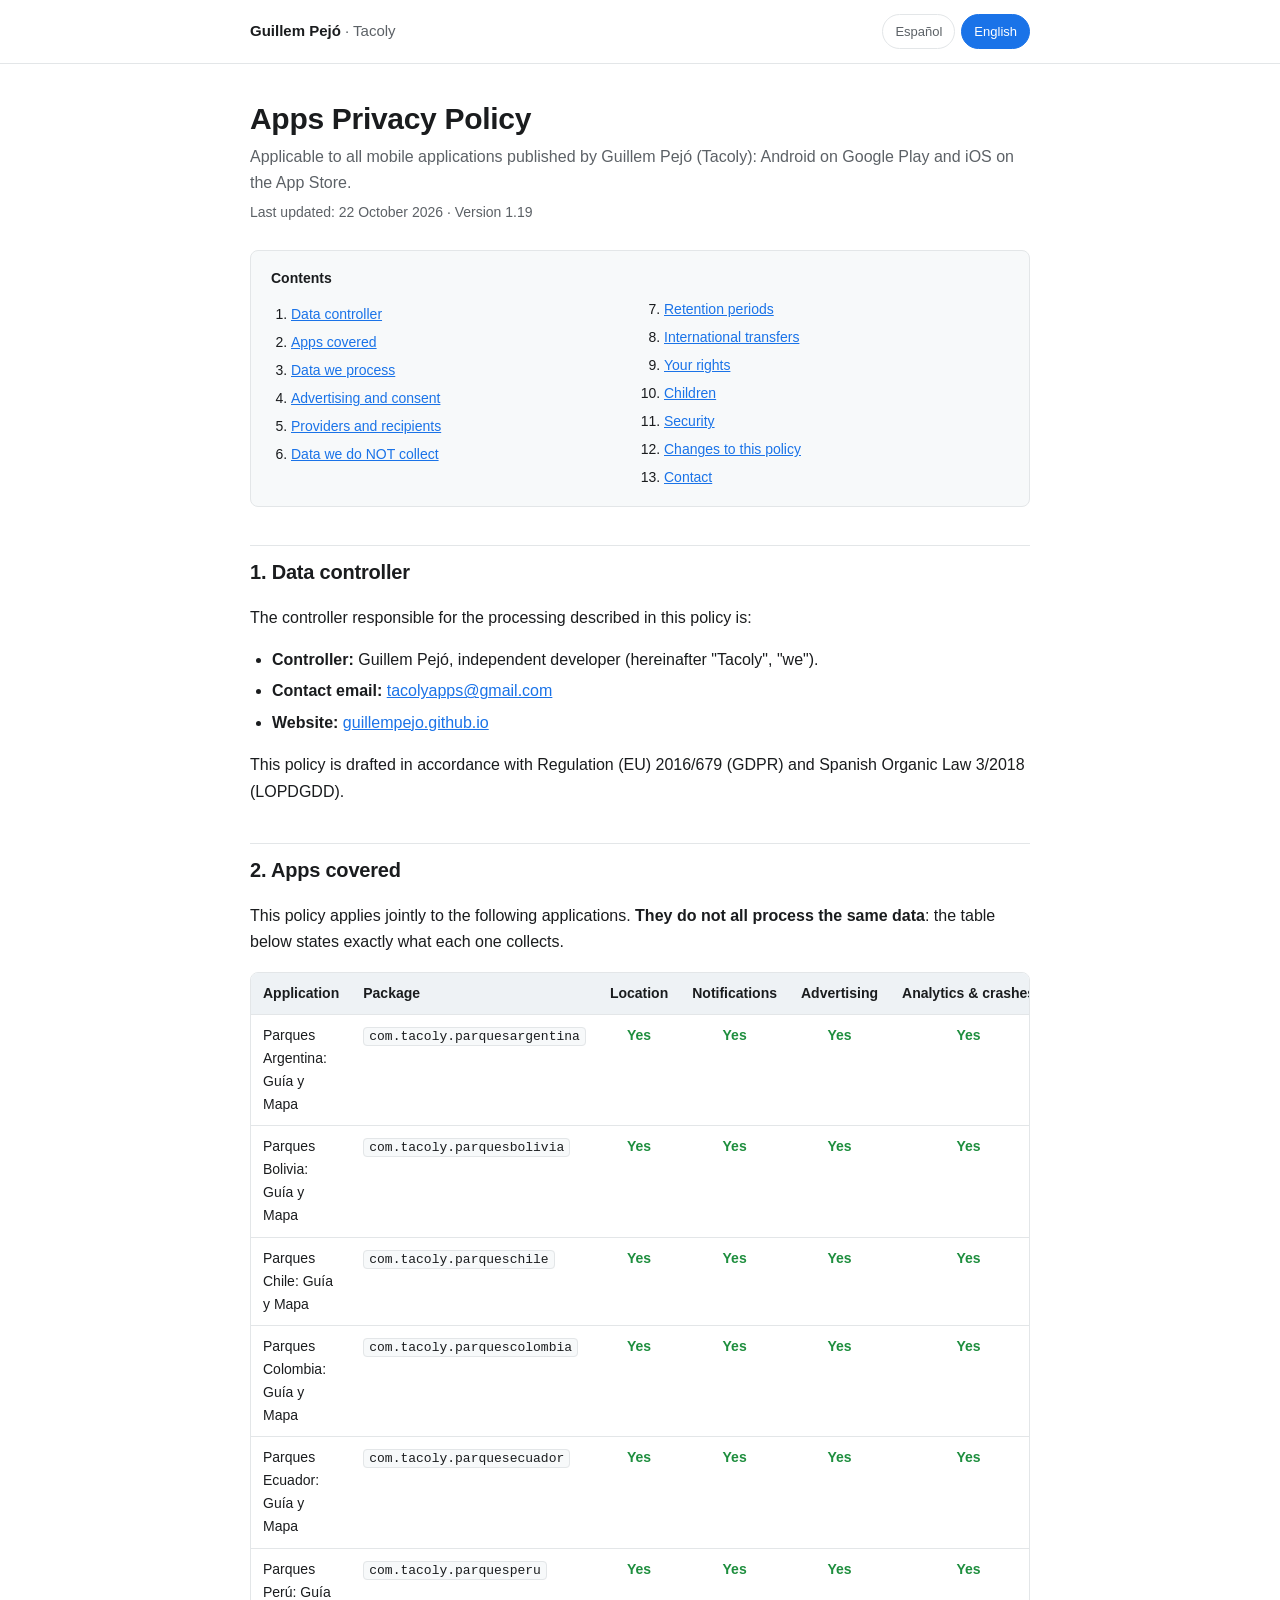
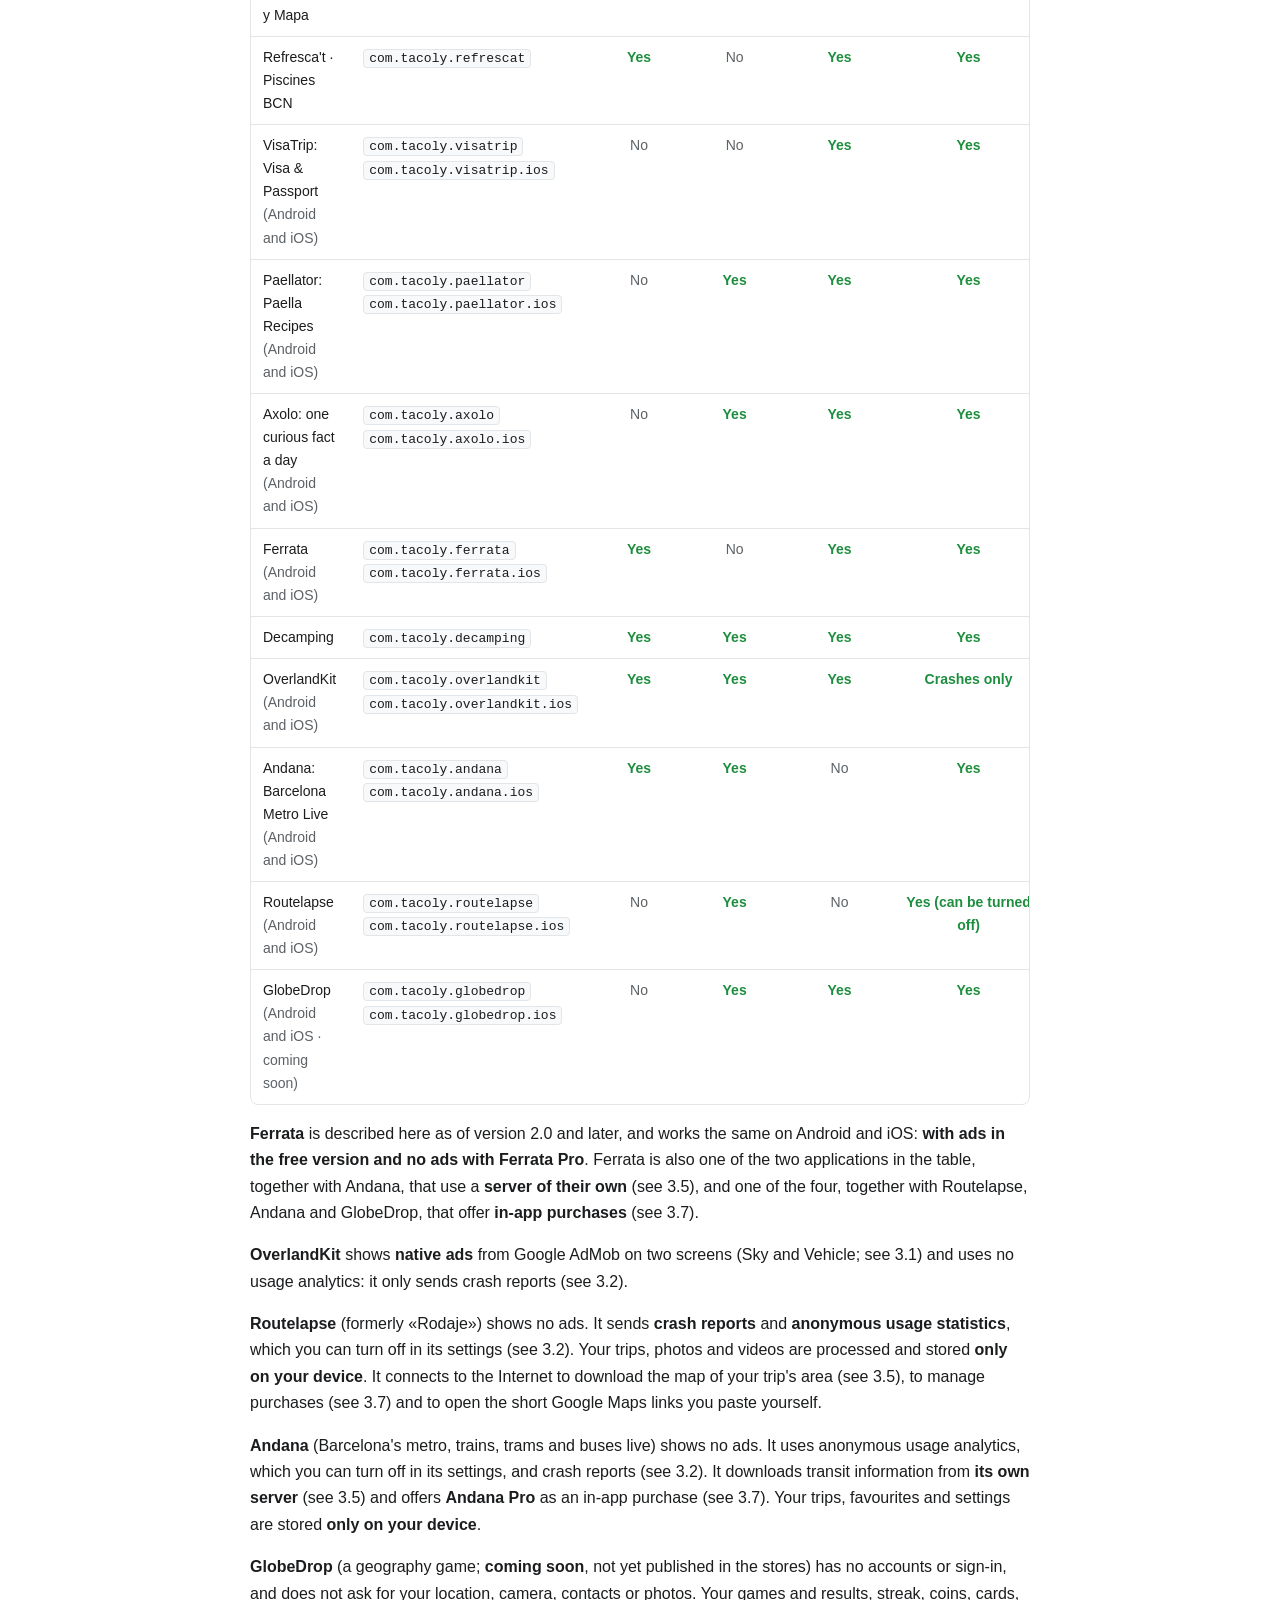
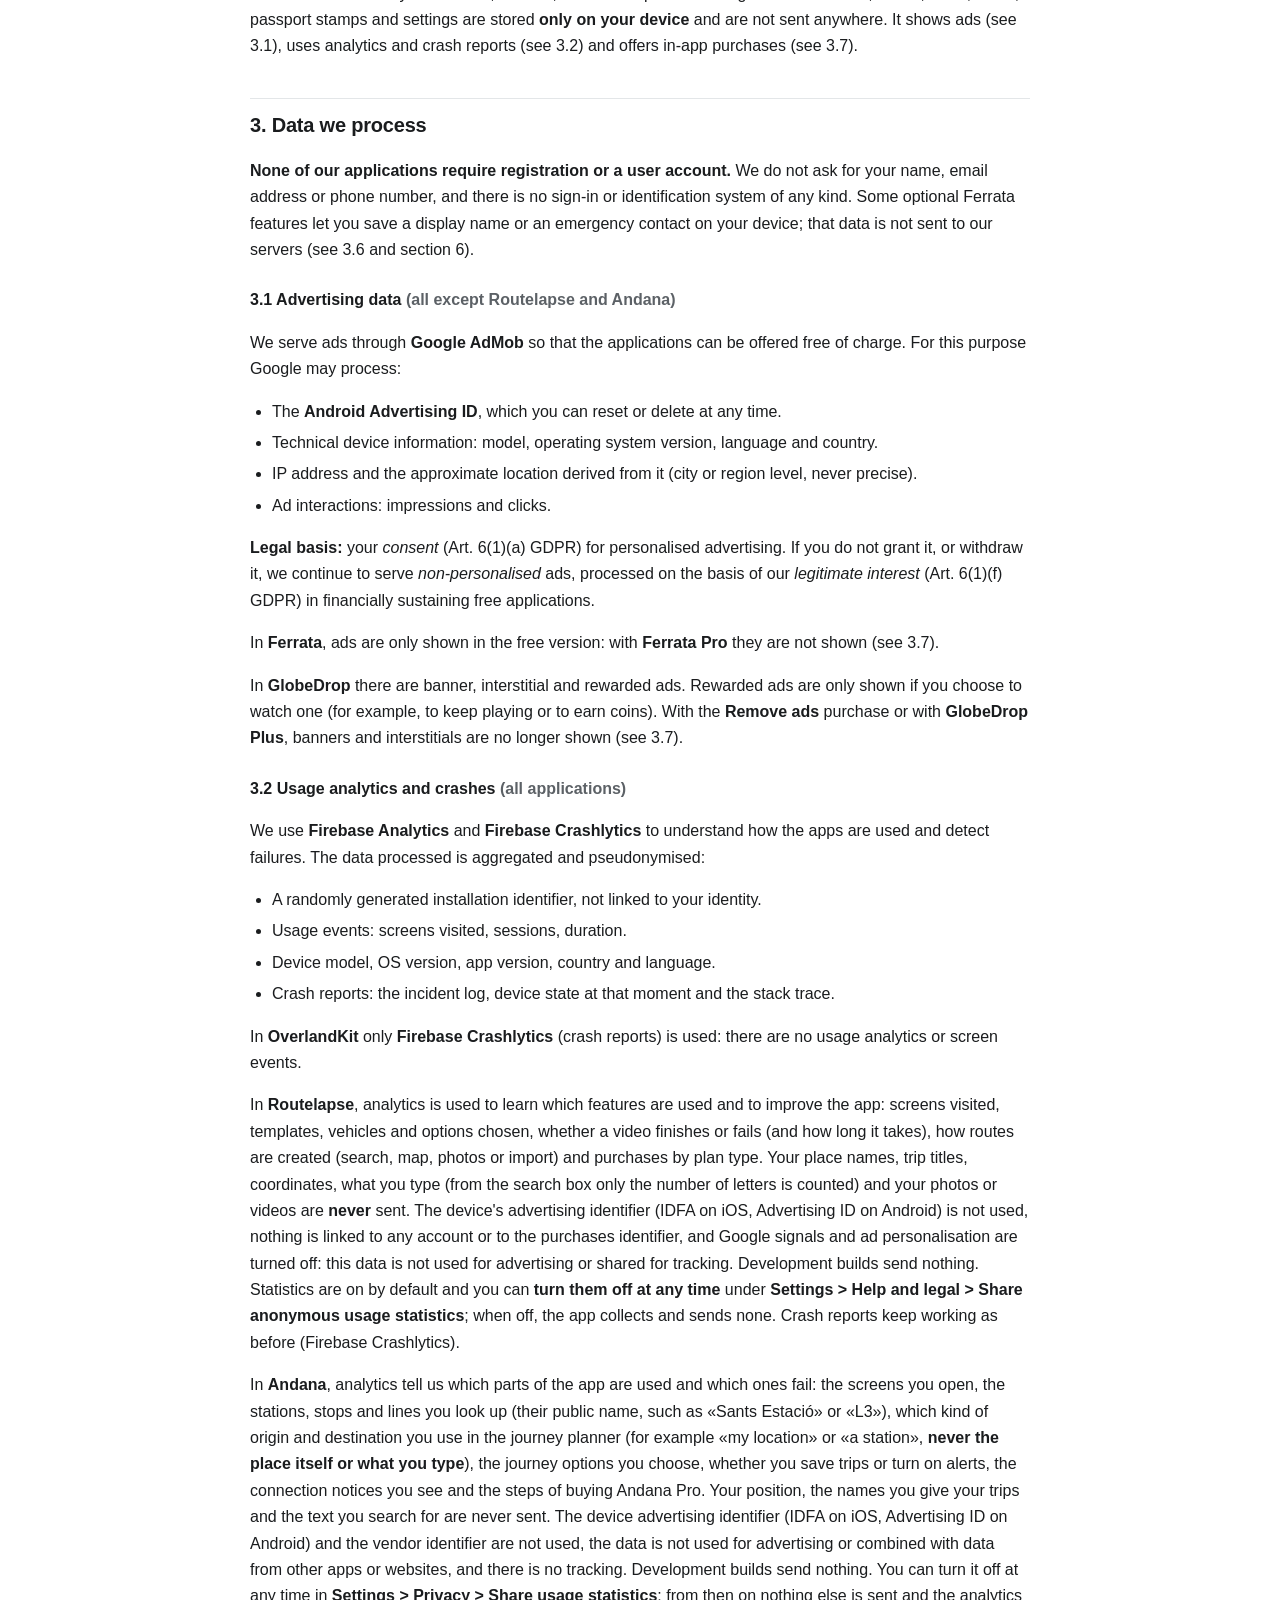
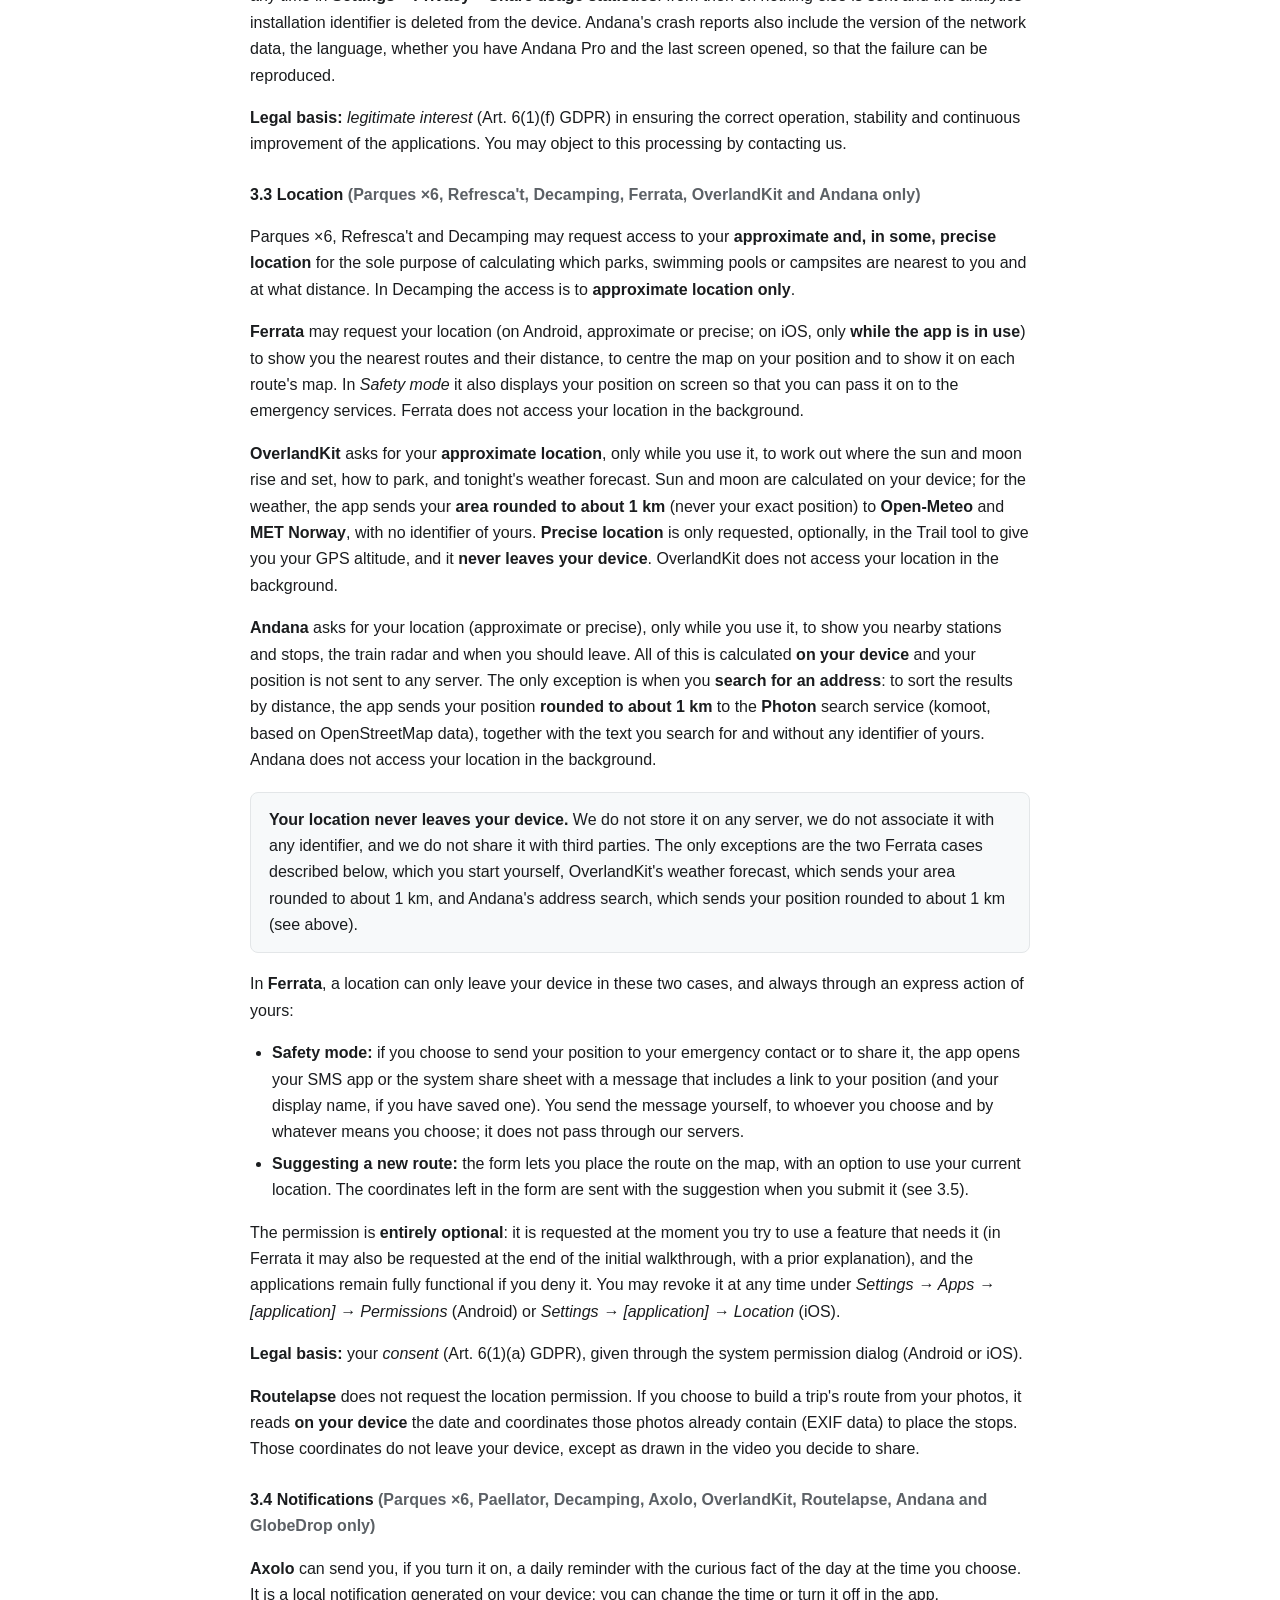
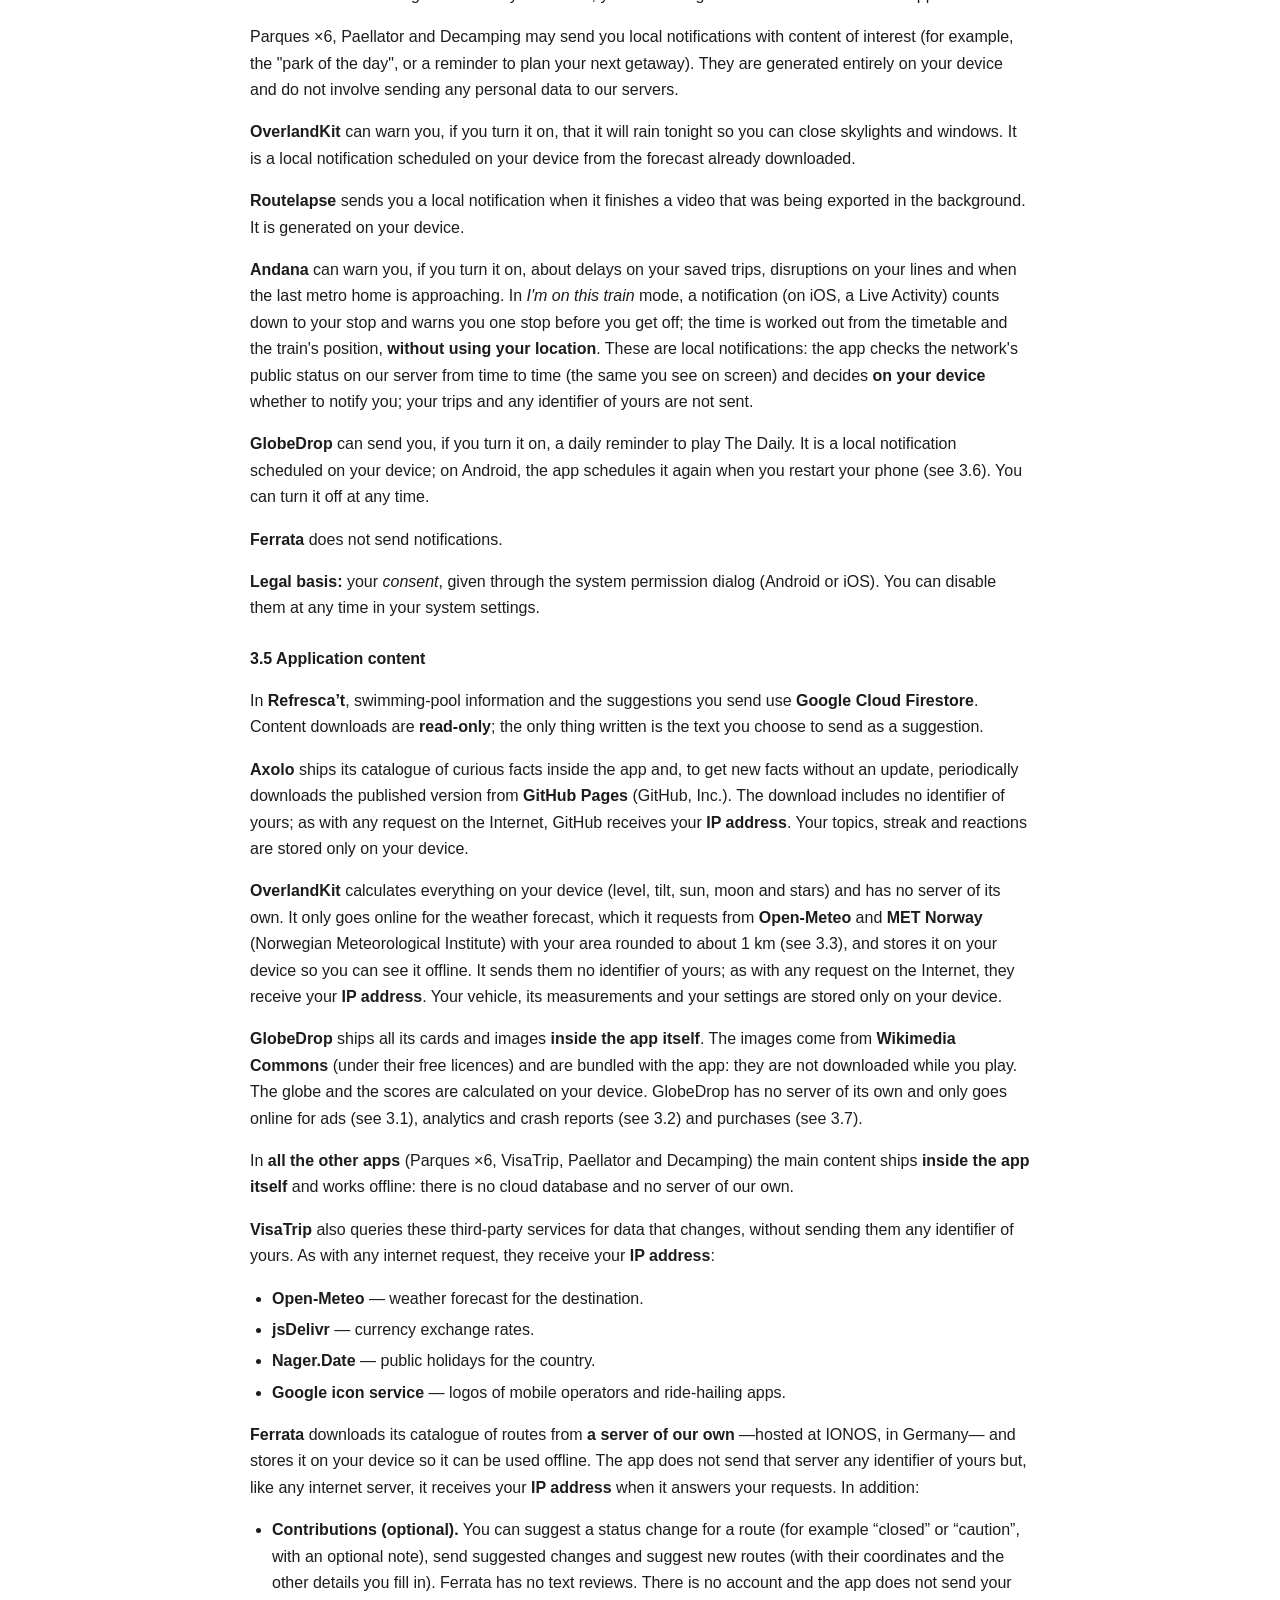
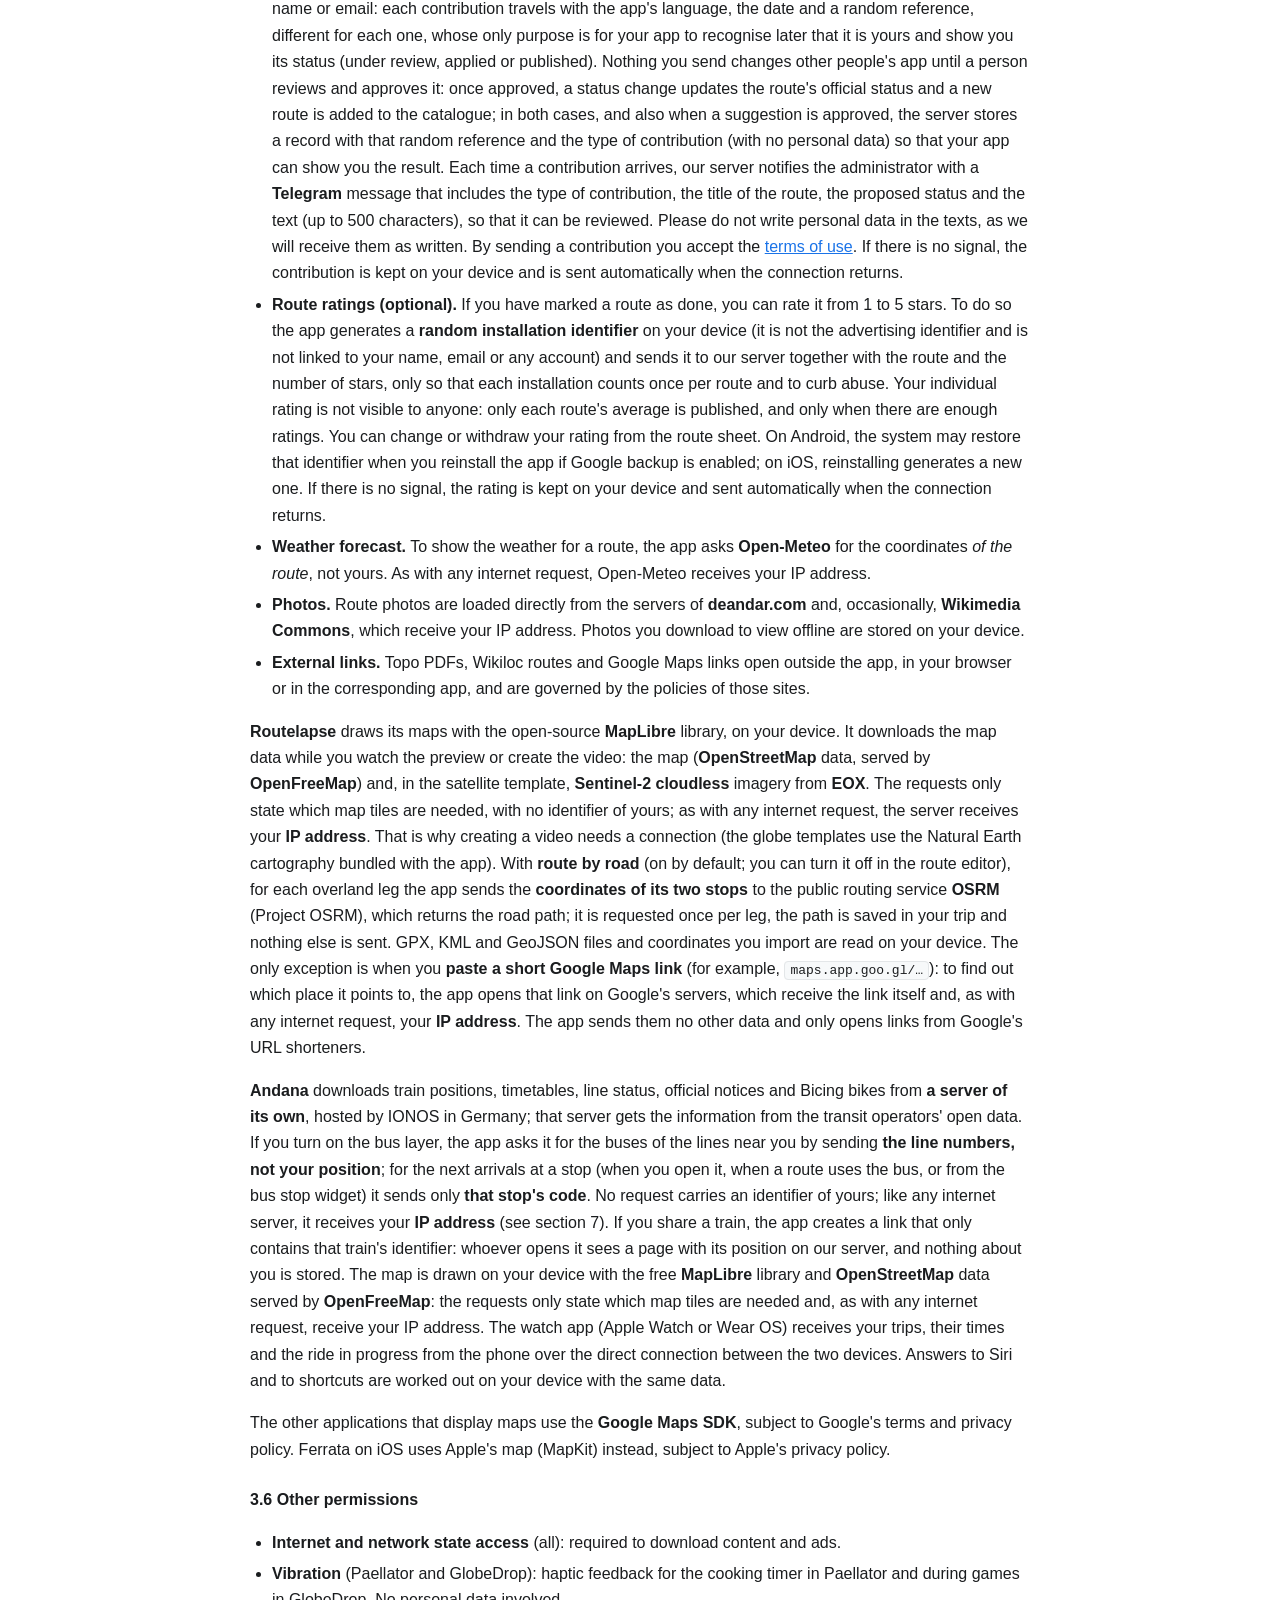
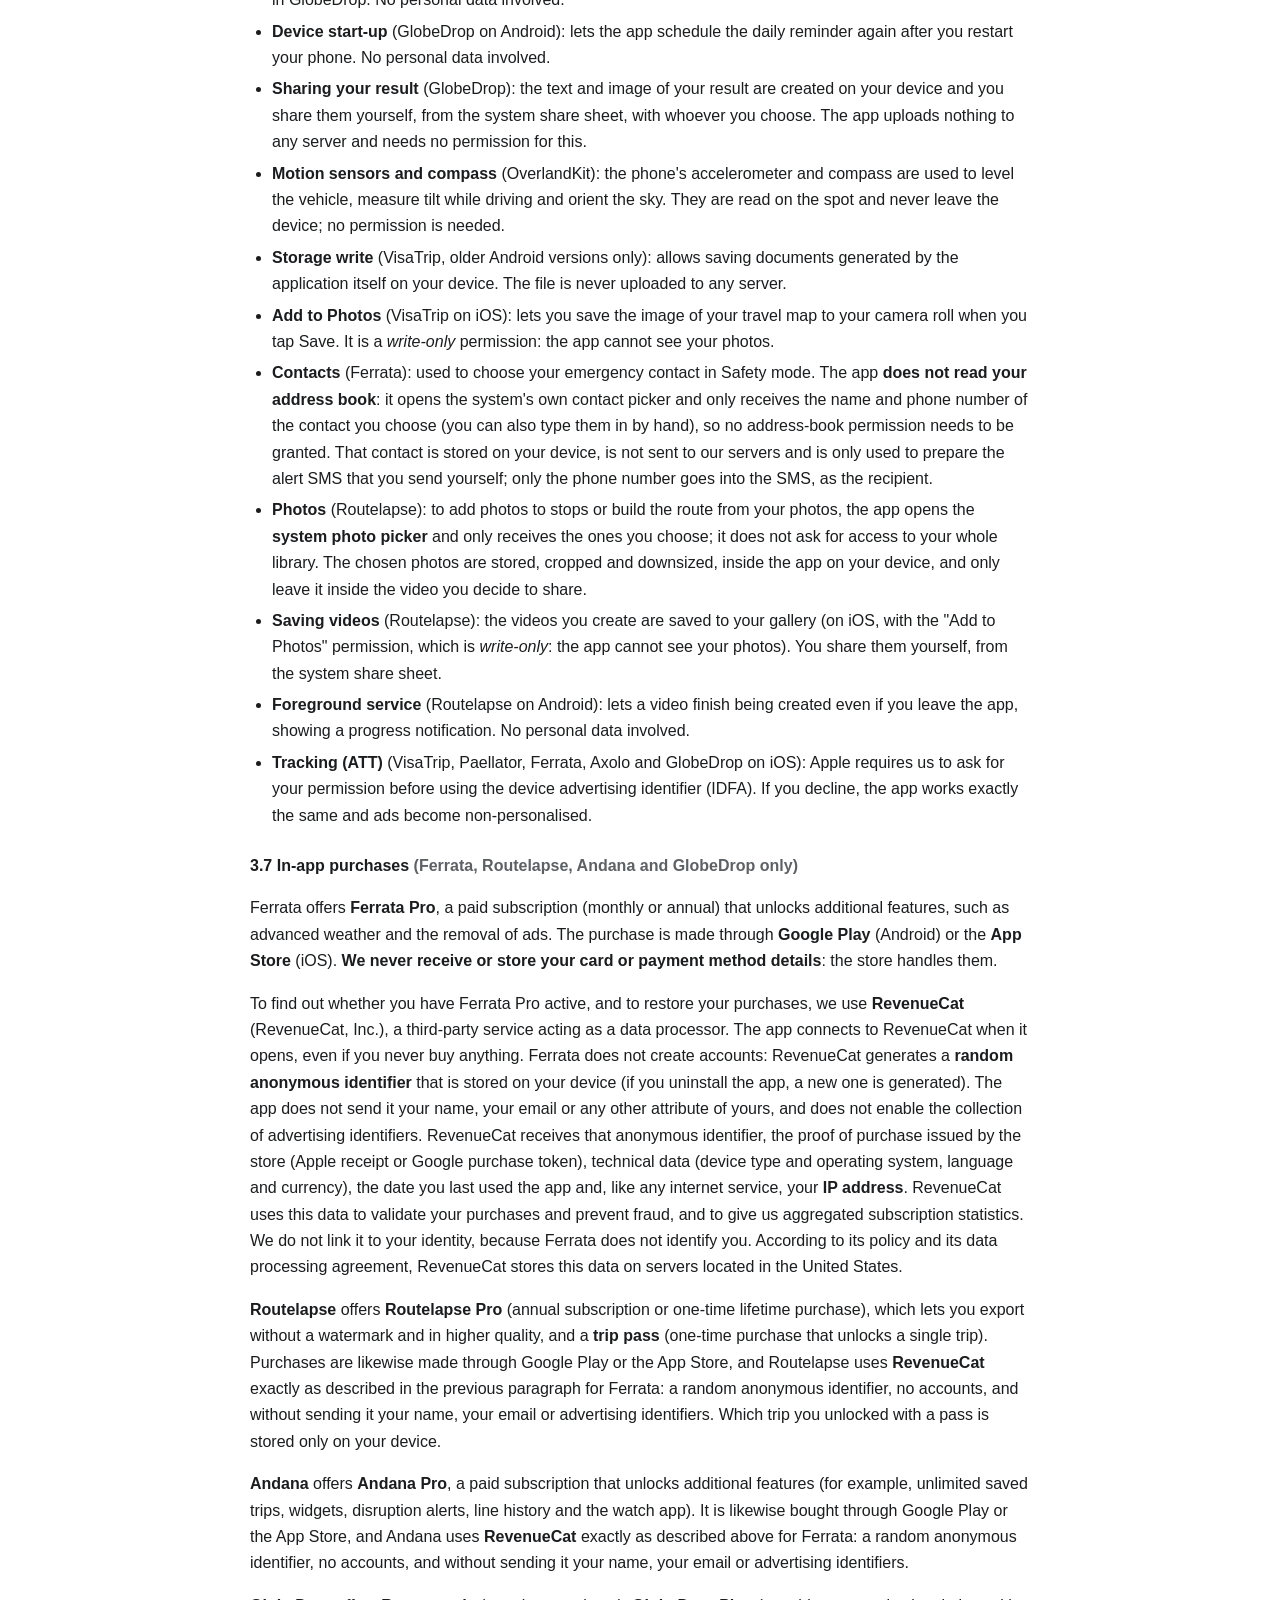
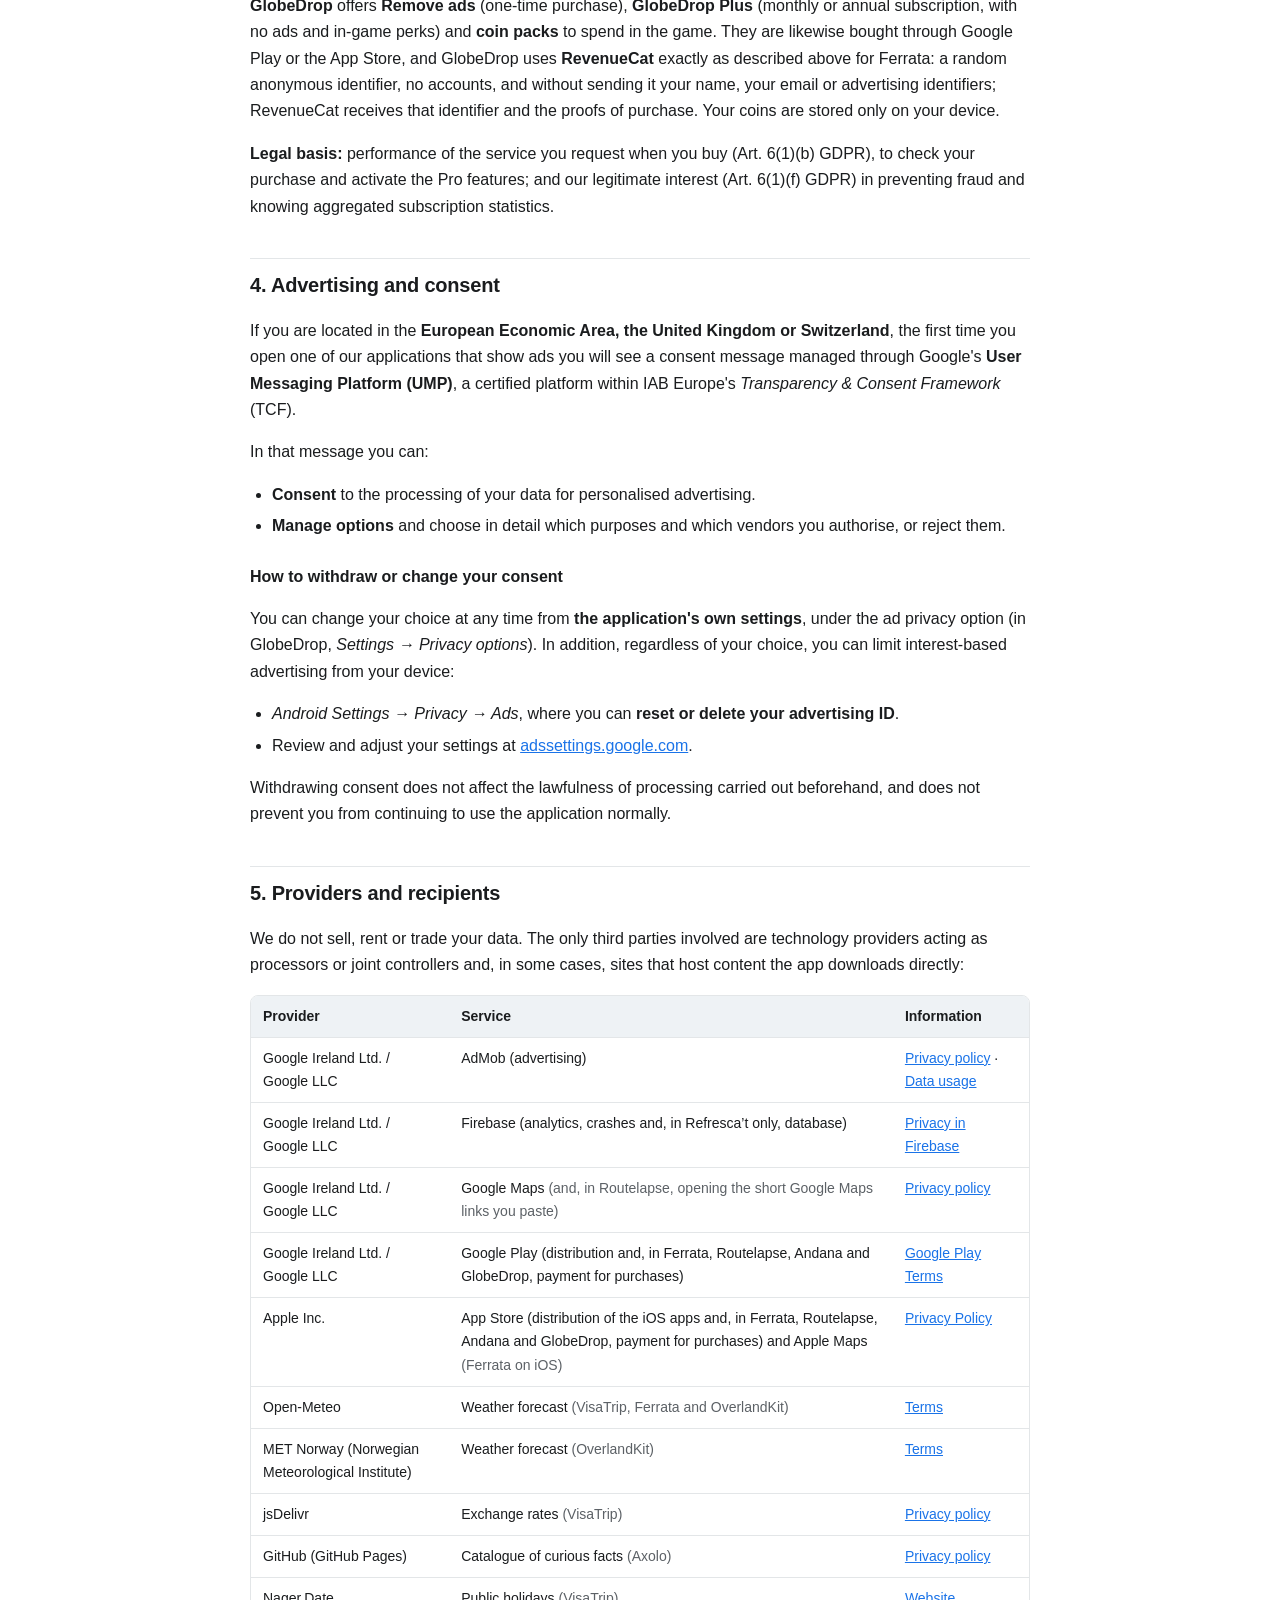
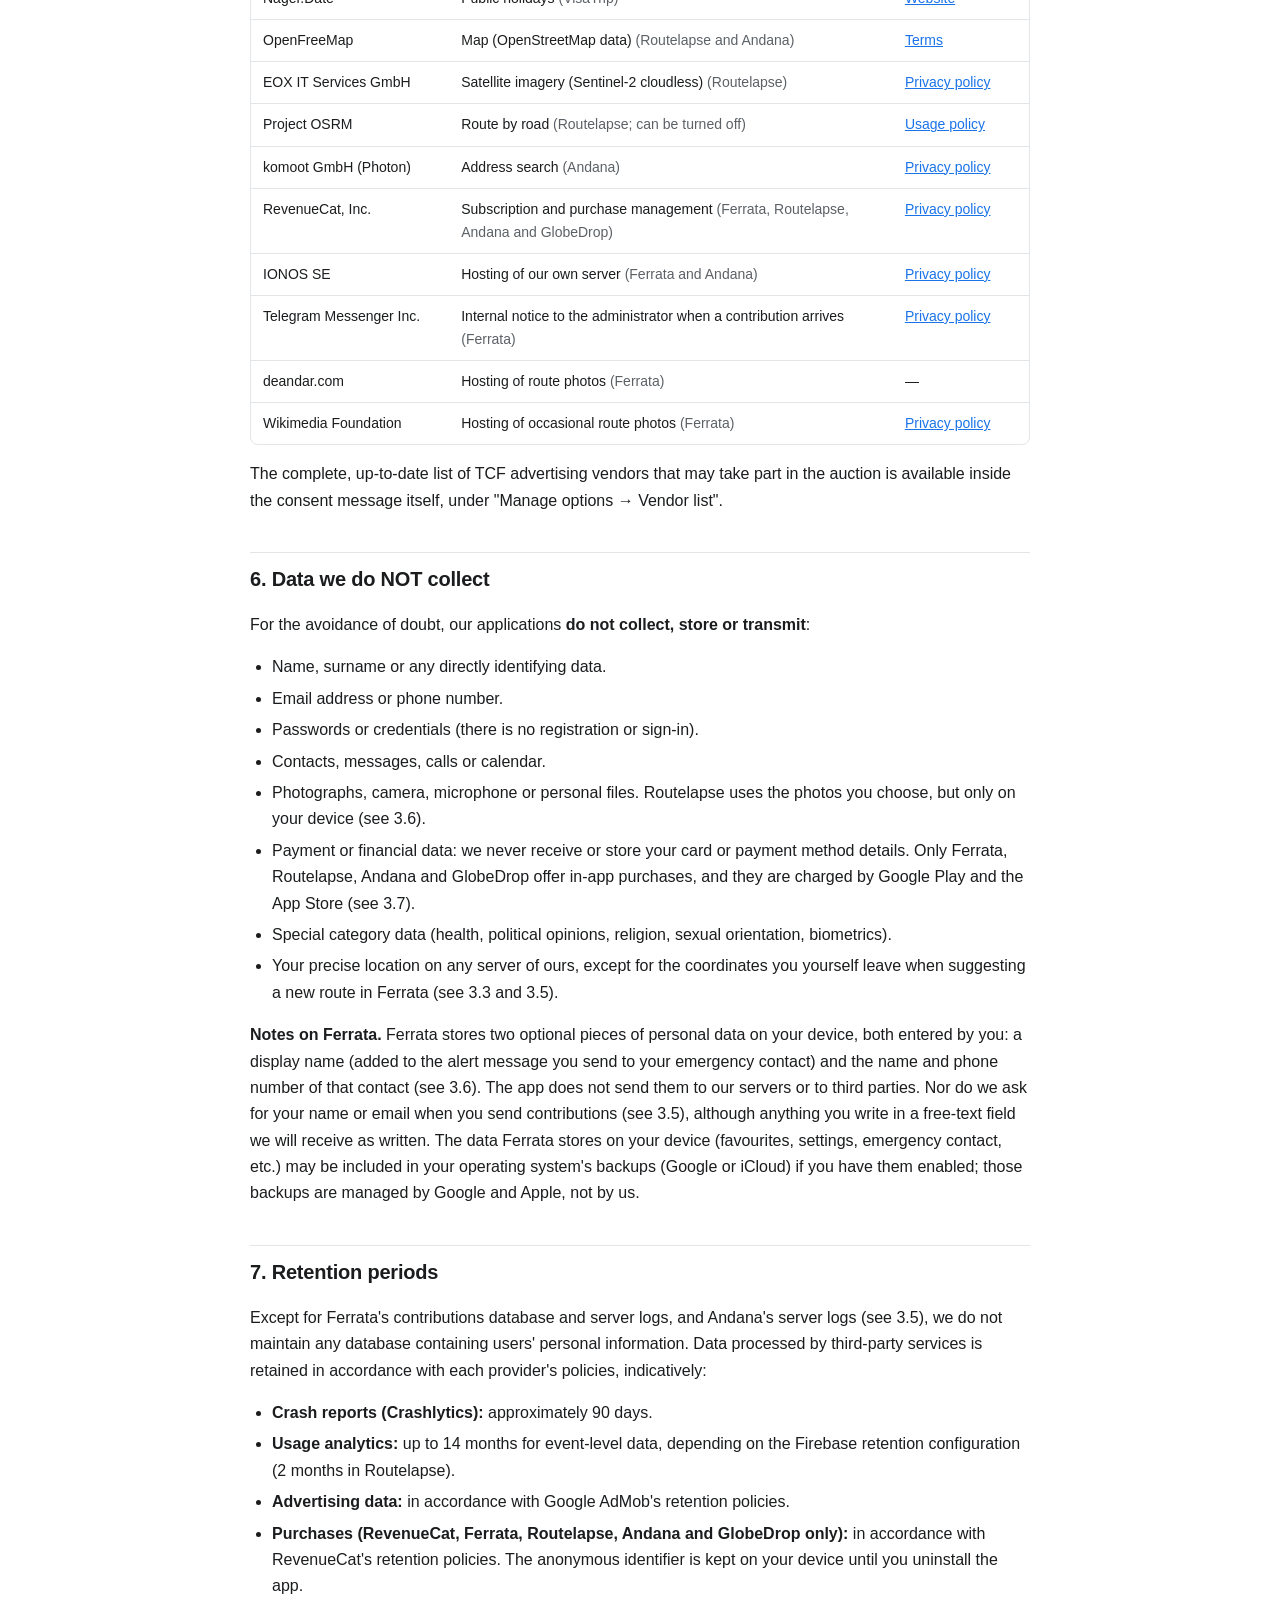
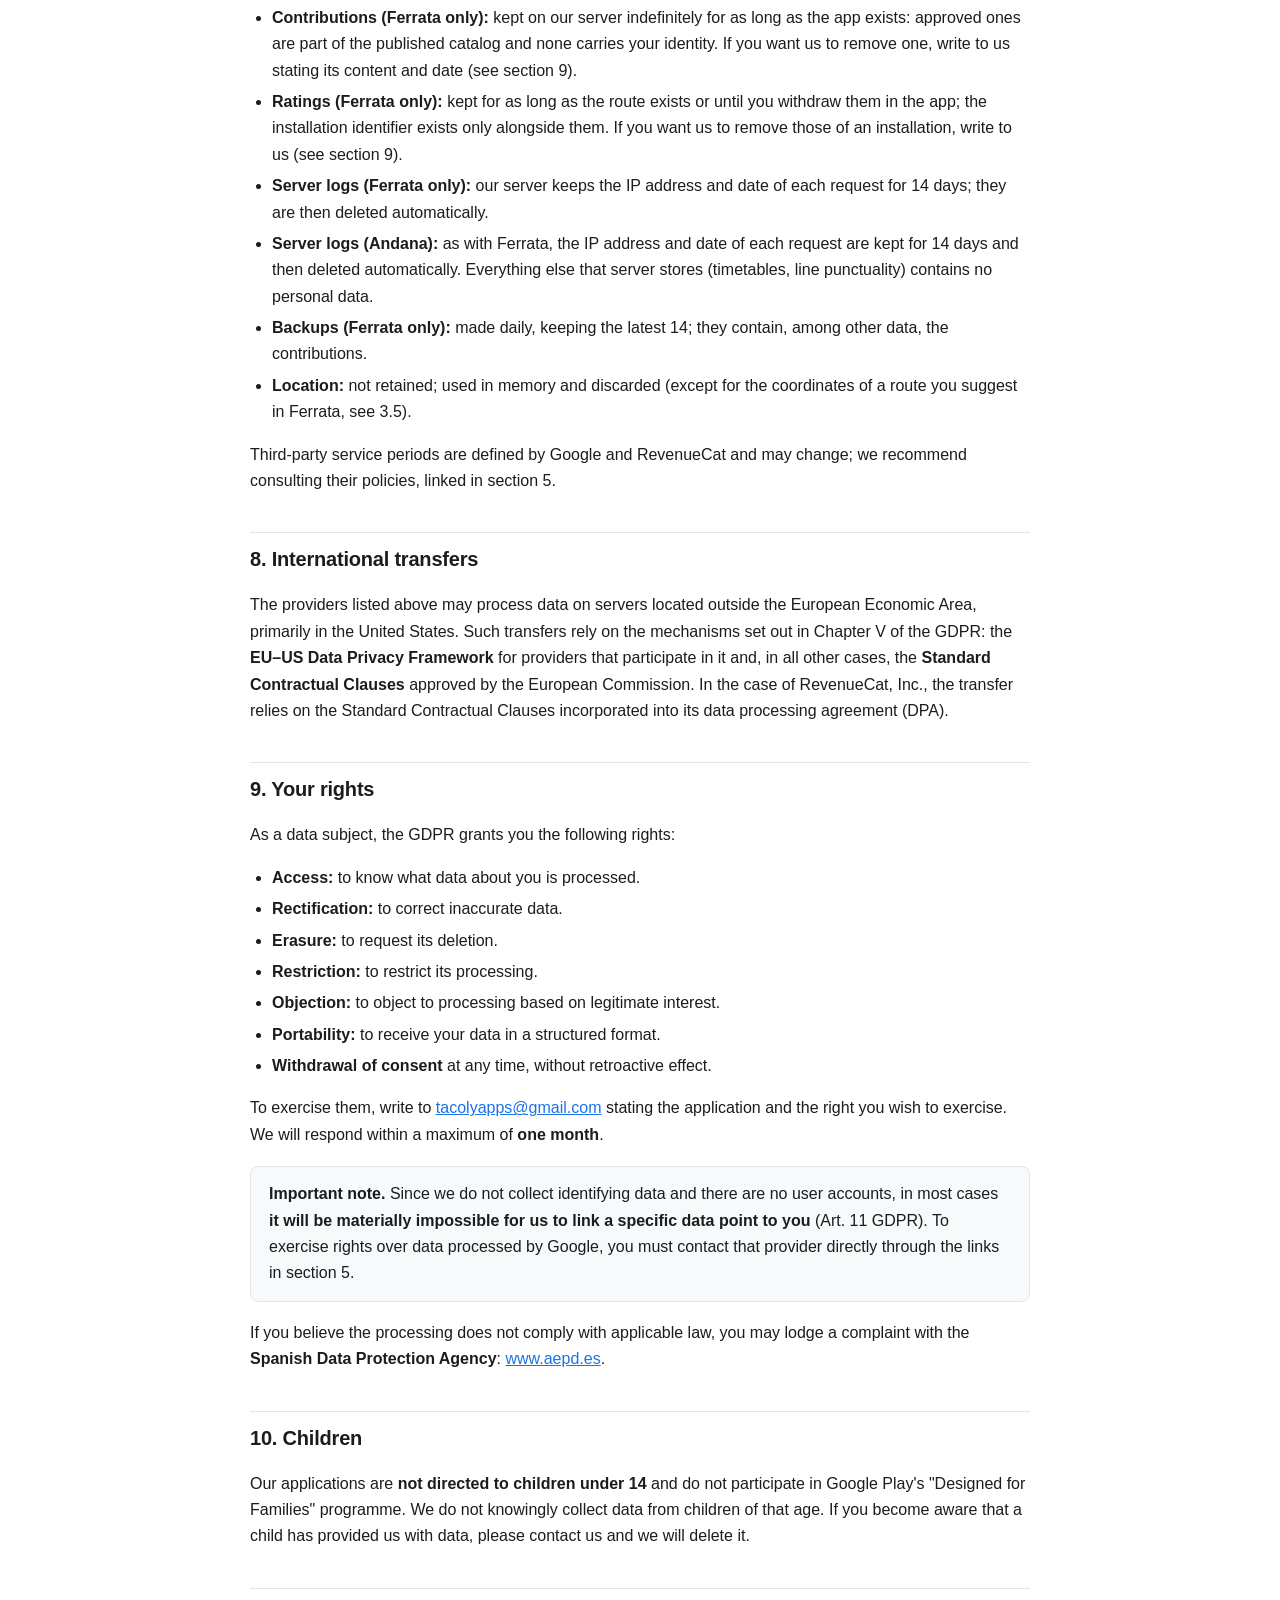
==== commit b3875561: "Política de privacidad: identificadores definitivos de Routelapse (com.tacoly.routelapse / com.tacol" ====
--- a/apps-privacy/index.html
+++ b/apps-privacy/index.html
@@ -159,7 +159,7 @@
     <tr><td>Decamping</td><td><code>com.tacoly.decamping</code></td><td class="c yes">Sí</td><td class="c yes">Sí</td><td class="c yes">Sí</td><td class="c yes">Sí</td></tr>
     <tr><td>OverlandKit <span class="no">(Android e iOS)</span></td><td><code>com.tacoly.overlandkit</code><br><code>com.tacoly.overlandkit.ios</code></td><td class="c yes">Sí</td><td class="c yes">Sí</td><td class="c yes">Sí</td><td class="c yes">Solo errores</td></tr>
     <tr><td>Andana: Metro Barcelona <span class="no">(Android e iOS)</span></td><td><code>com.tacoly.andana</code><br><code>com.tacoly.andana.ios</code></td><td class="c yes">Sí</td><td class="c yes">Sí</td><td class="c no">No</td><td class="c yes">Sí</td></tr>
-    <tr><td>Routelapse <span class="no">(Android e iOS)</span></td><td><code>com.tacoly.rodaje</code><br><code>com.tacoly.rodaje.ios</code></td><td class="c no">No</td><td class="c yes">Sí</td><td class="c no">No</td><td class="c yes">Sí (se puede desactivar)</td></tr>
+    <tr><td>Routelapse <span class="no">(Android e iOS)</span></td><td><code>com.tacoly.routelapse</code><br><code>com.tacoly.routelapse.ios</code></td><td class="c no">No</td><td class="c yes">Sí</td><td class="c no">No</td><td class="c yes">Sí (se puede desactivar)</td></tr>
     <tr><td>GlobeDrop <span class="no">(Android e iOS · en preparación)</span></td><td><code>com.tacoly.globedrop</code><br><code>com.tacoly.globedrop.ios</code></td><td class="c no">No</td><td class="c yes">Sí</td><td class="c yes">Sí</td><td class="c yes">Sí</td></tr>
   </tbody>
 </table>
@@ -450,7 +450,7 @@
     <tr><td>Decamping</td><td><code>com.tacoly.decamping</code></td><td class="c yes">Yes</td><td class="c yes">Yes</td><td class="c yes">Yes</td><td class="c yes">Yes</td></tr>
     <tr><td>OverlandKit <span class="no">(Android and iOS)</span></td><td><code>com.tacoly.overlandkit</code><br><code>com.tacoly.overlandkit.ios</code></td><td class="c yes">Yes</td><td class="c yes">Yes</td><td class="c yes">Yes</td><td class="c yes">Crashes only</td></tr>
     <tr><td>Andana: Barcelona Metro Live <span class="no">(Android and iOS)</span></td><td><code>com.tacoly.andana</code><br><code>com.tacoly.andana.ios</code></td><td class="c yes">Yes</td><td class="c yes">Yes</td><td class="c no">No</td><td class="c yes">Yes</td></tr>
-    <tr><td>Routelapse <span class="no">(Android and iOS)</span></td><td><code>com.tacoly.rodaje</code><br><code>com.tacoly.rodaje.ios</code></td><td class="c no">No</td><td class="c yes">Yes</td><td class="c no">No</td><td class="c yes">Yes (can be turned off)</td></tr>
+    <tr><td>Routelapse <span class="no">(Android and iOS)</span></td><td><code>com.tacoly.routelapse</code><br><code>com.tacoly.routelapse.ios</code></td><td class="c no">No</td><td class="c yes">Yes</td><td class="c no">No</td><td class="c yes">Yes (can be turned off)</td></tr>
     <tr><td>GlobeDrop <span class="no">(Android and iOS · coming soon)</span></td><td><code>com.tacoly.globedrop</code><br><code>com.tacoly.globedrop.ios</code></td><td class="c no">No</td><td class="c yes">Yes</td><td class="c yes">Yes</td><td class="c yes">Yes</td></tr>
   </tbody>
 </table>
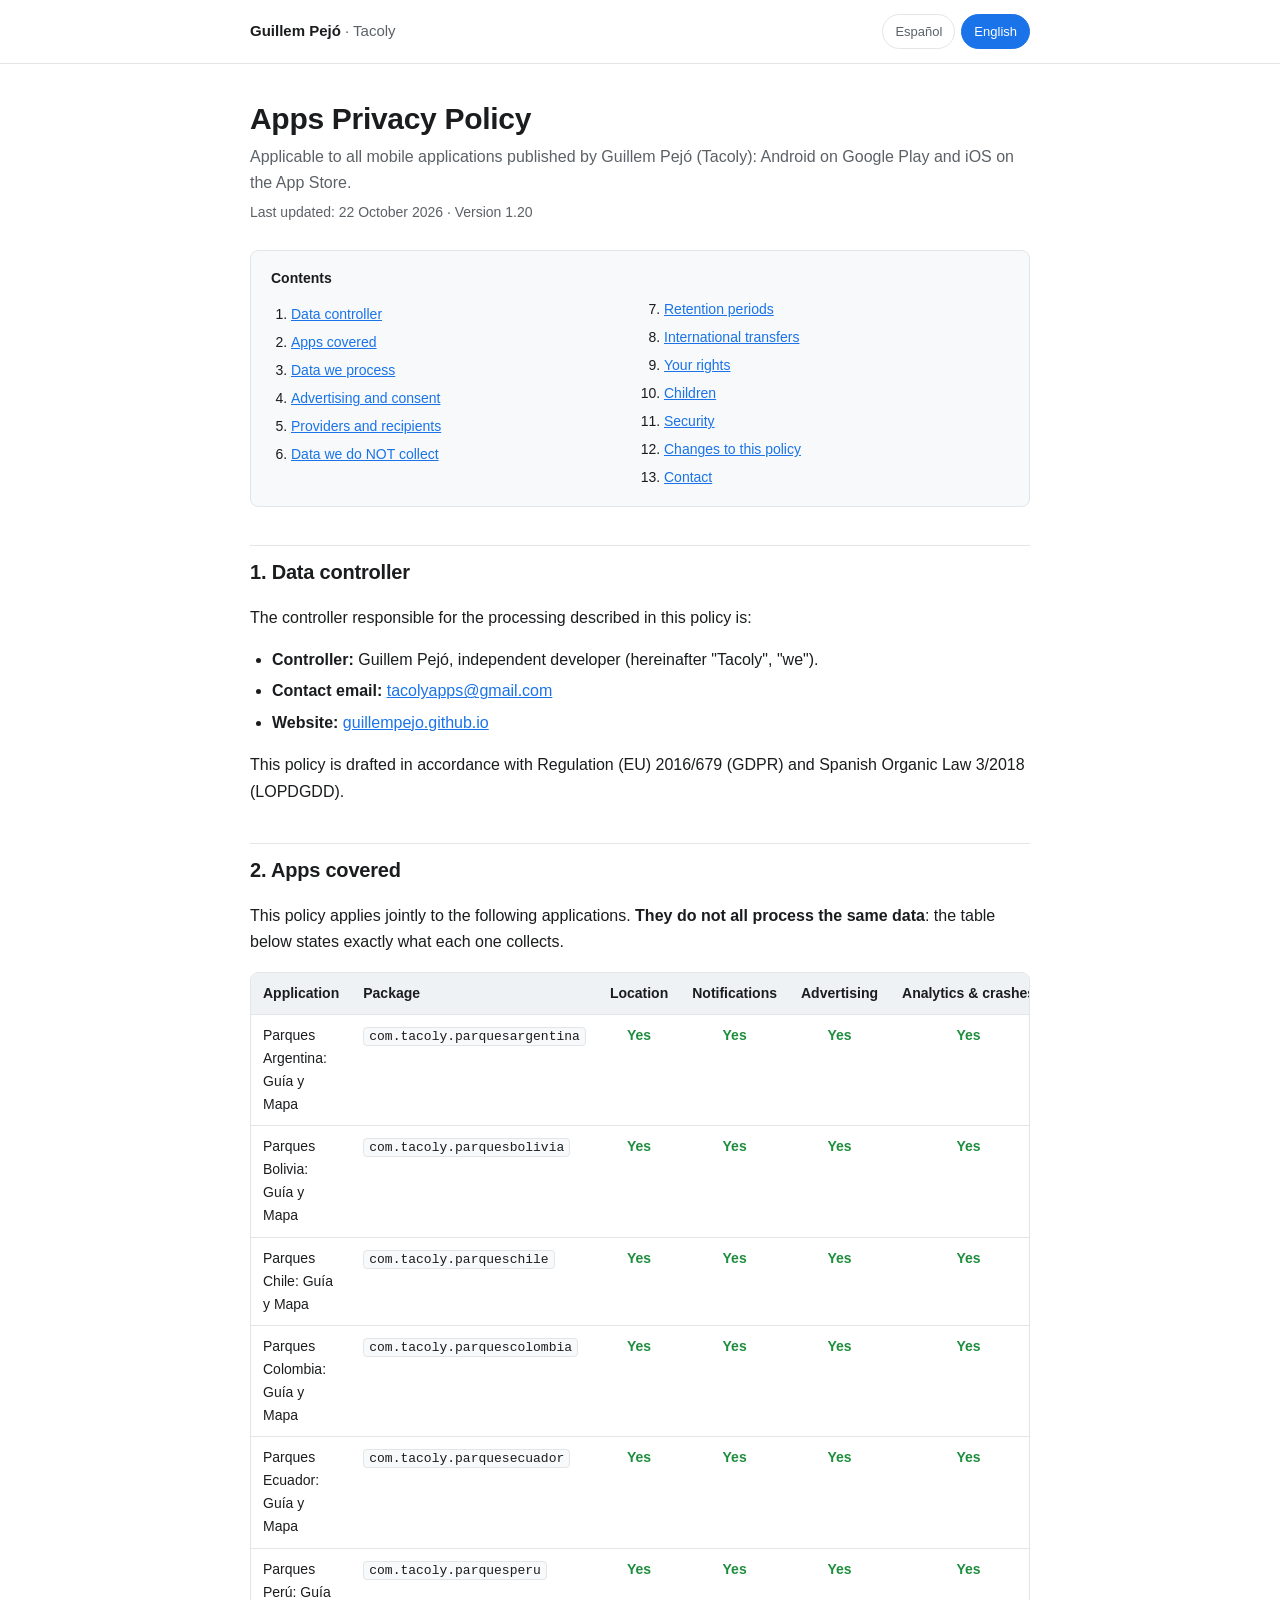
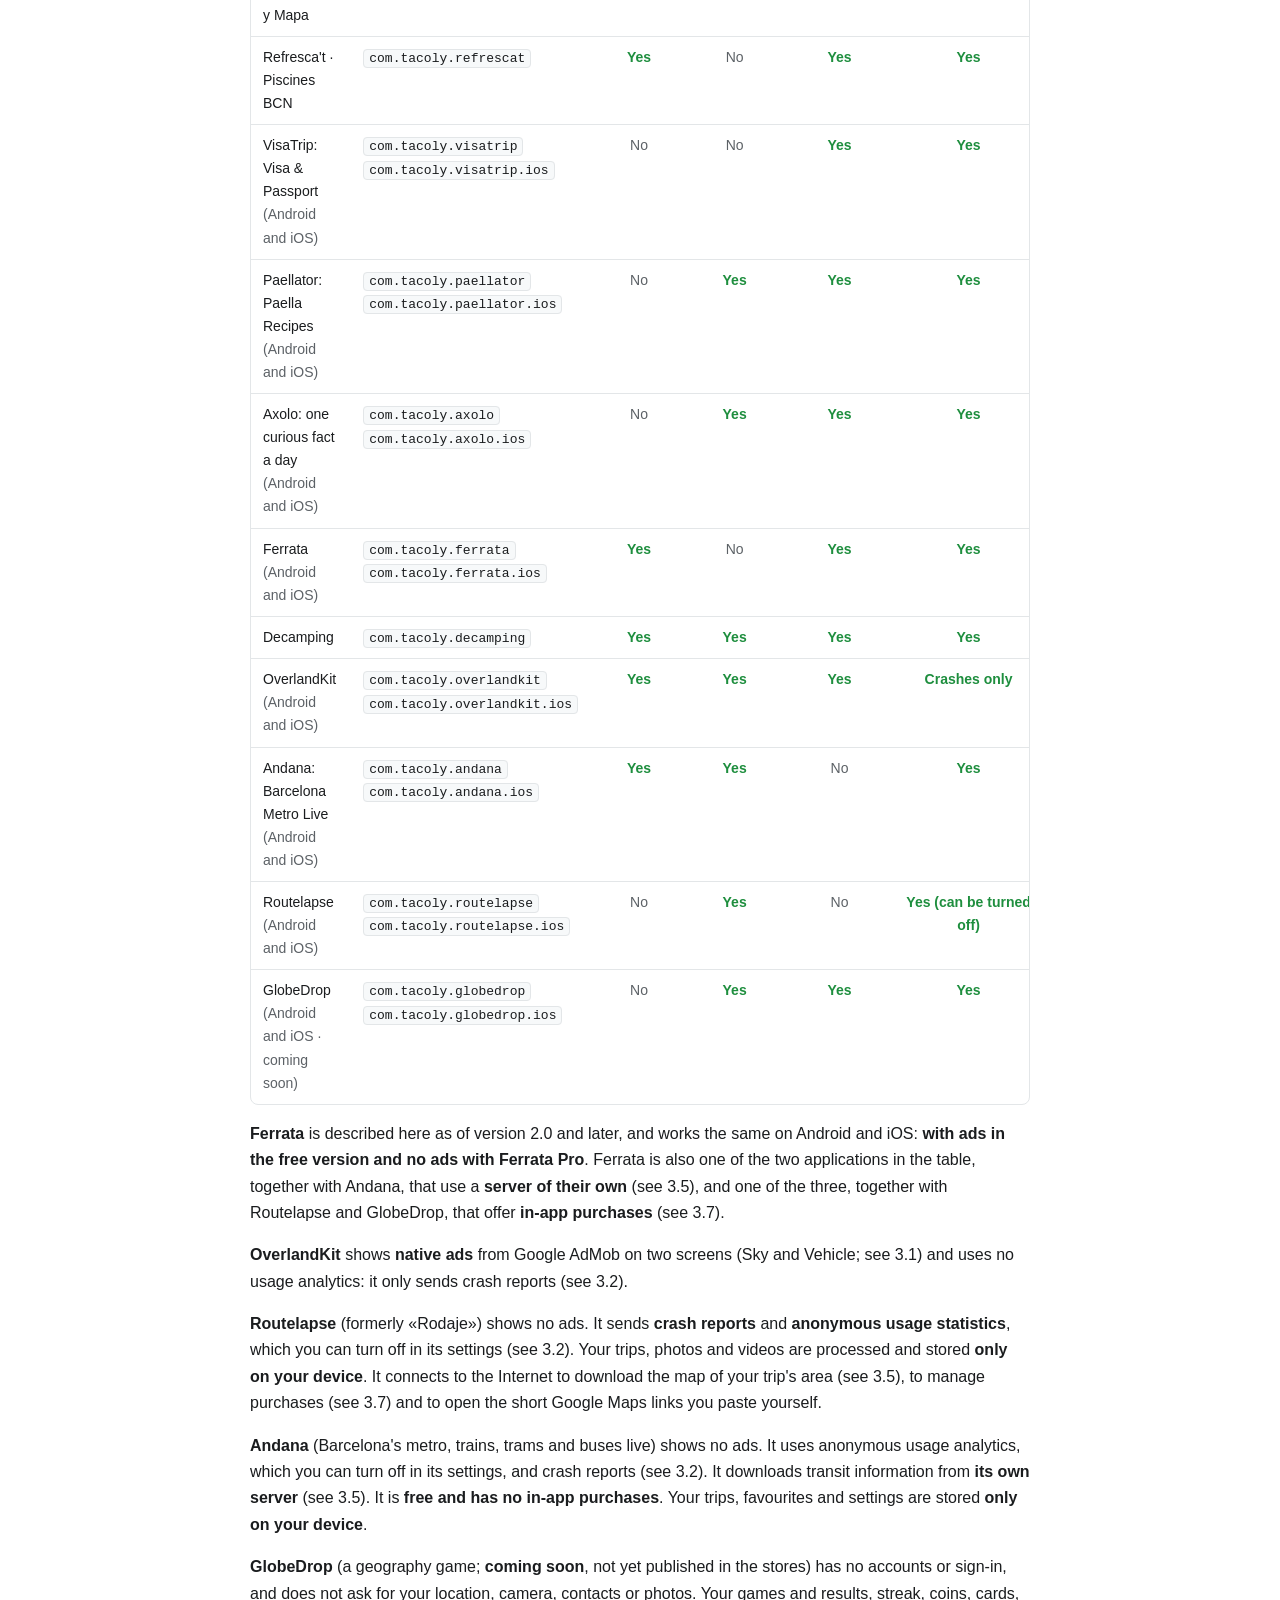
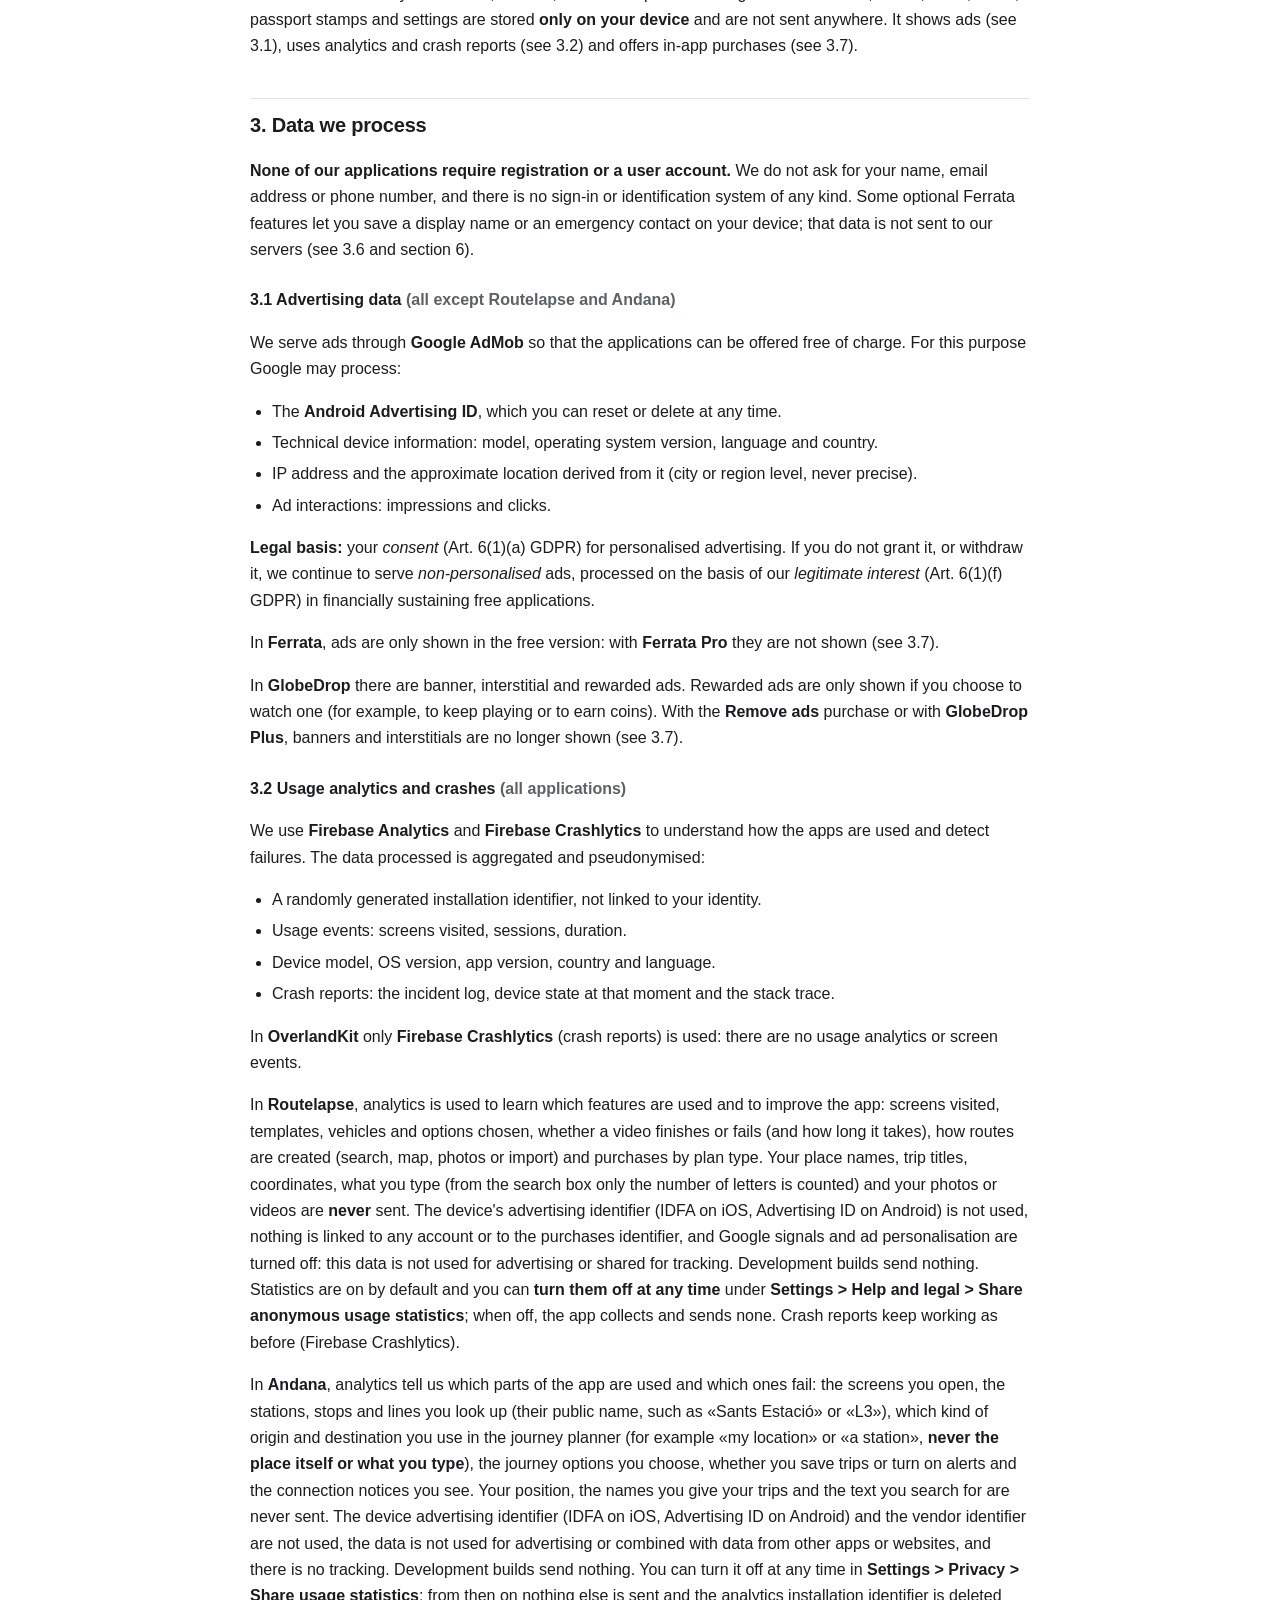
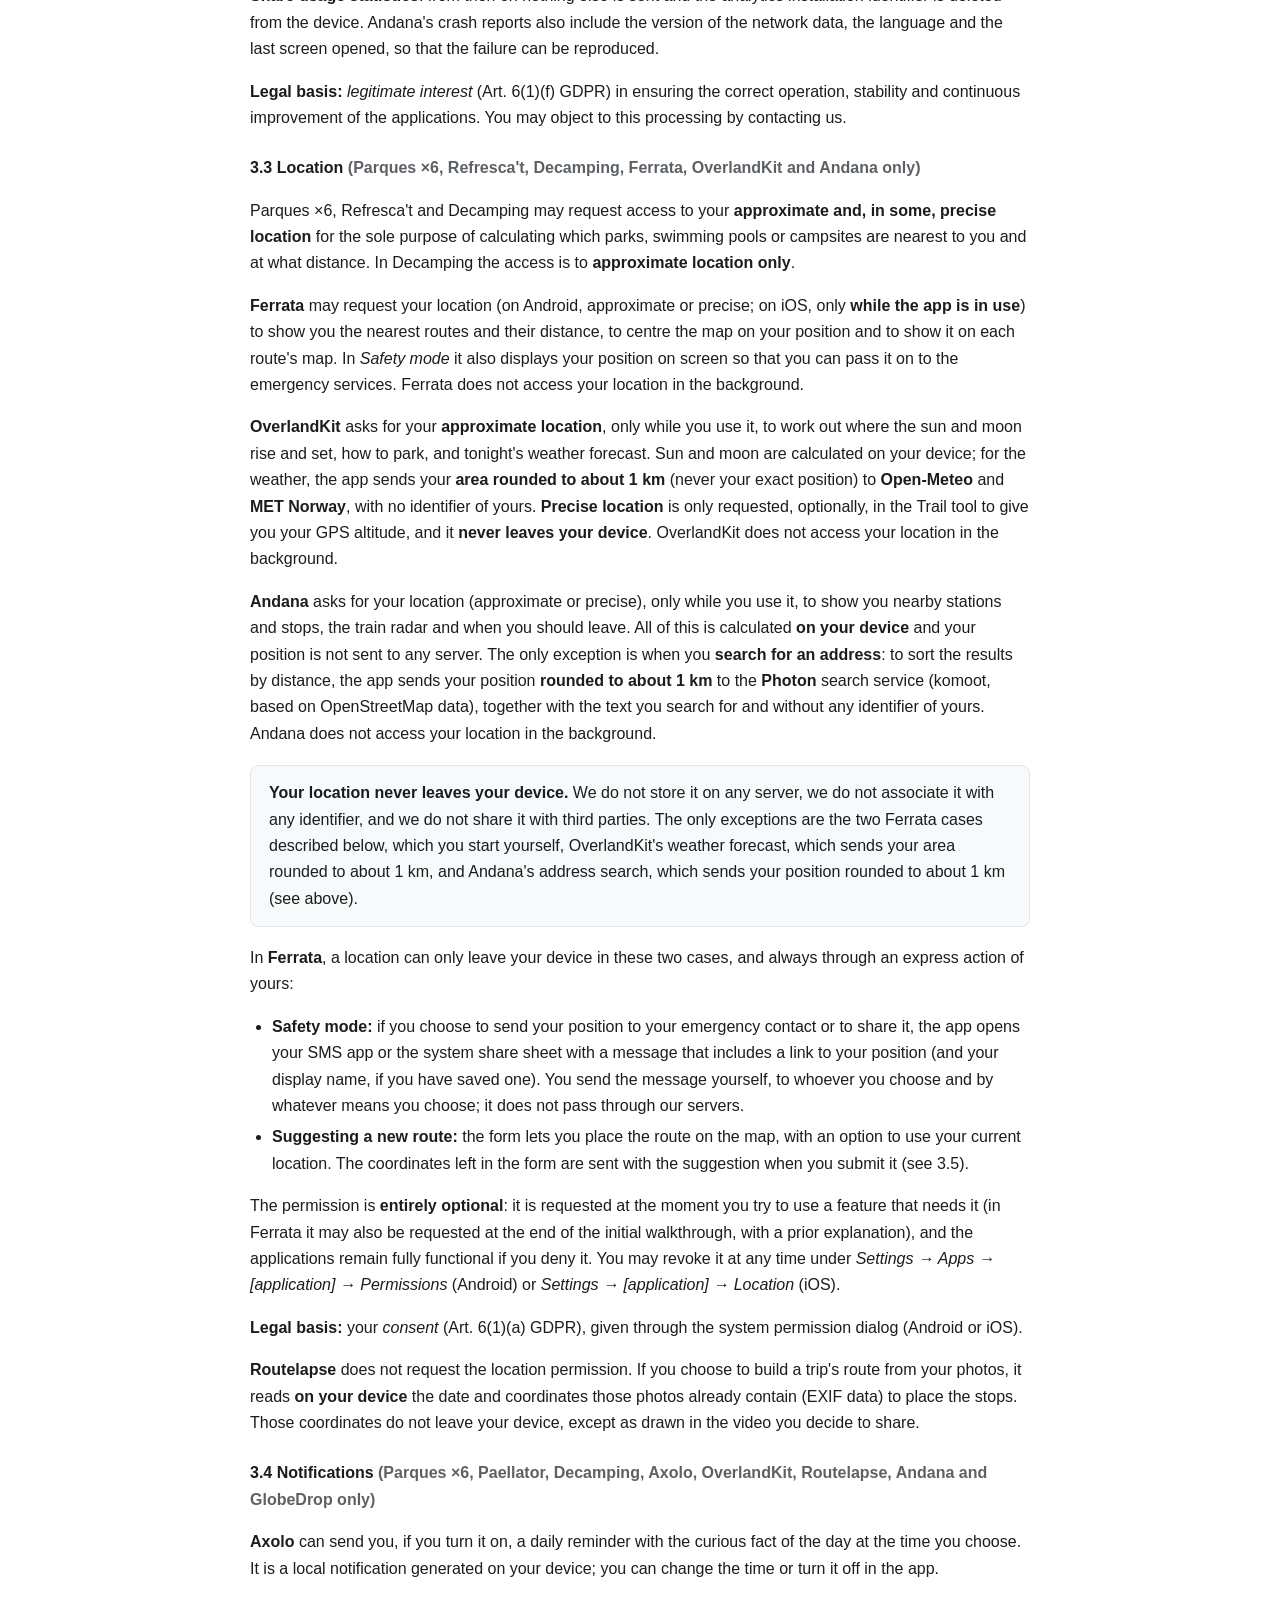
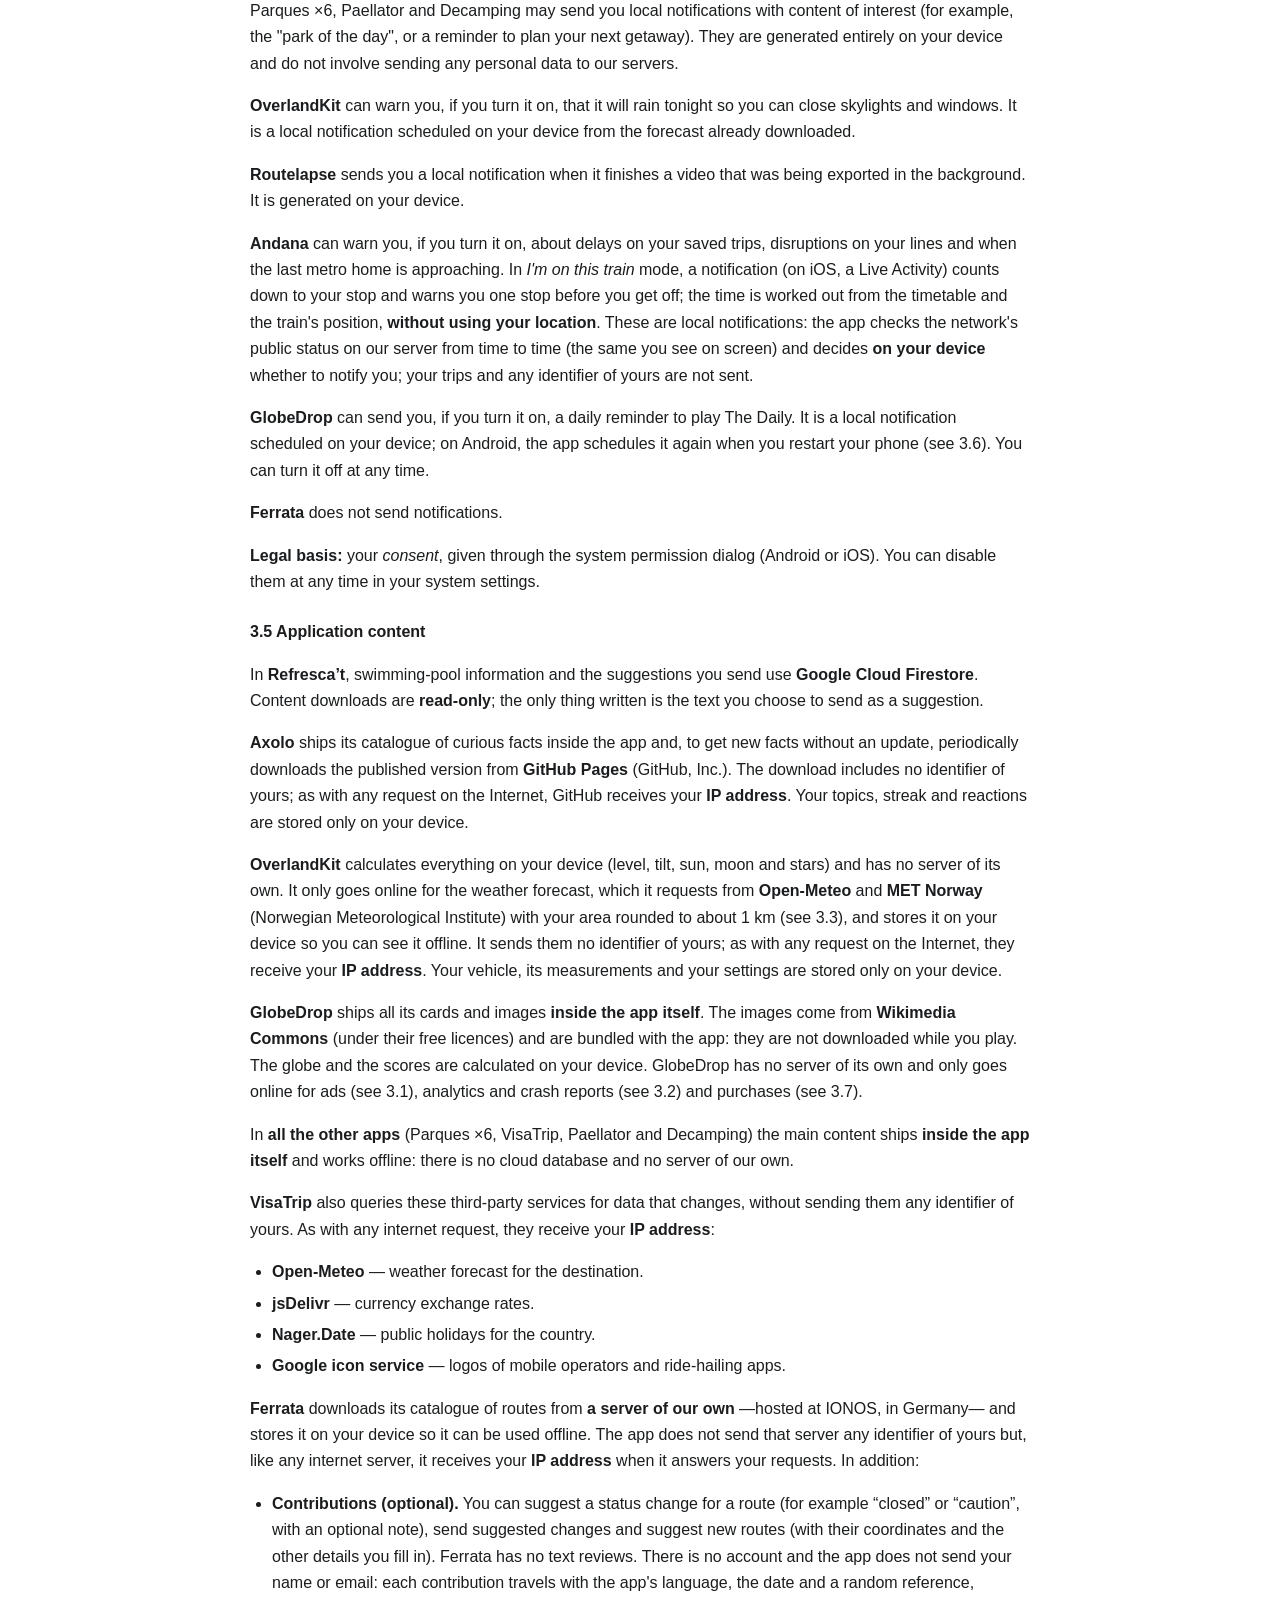
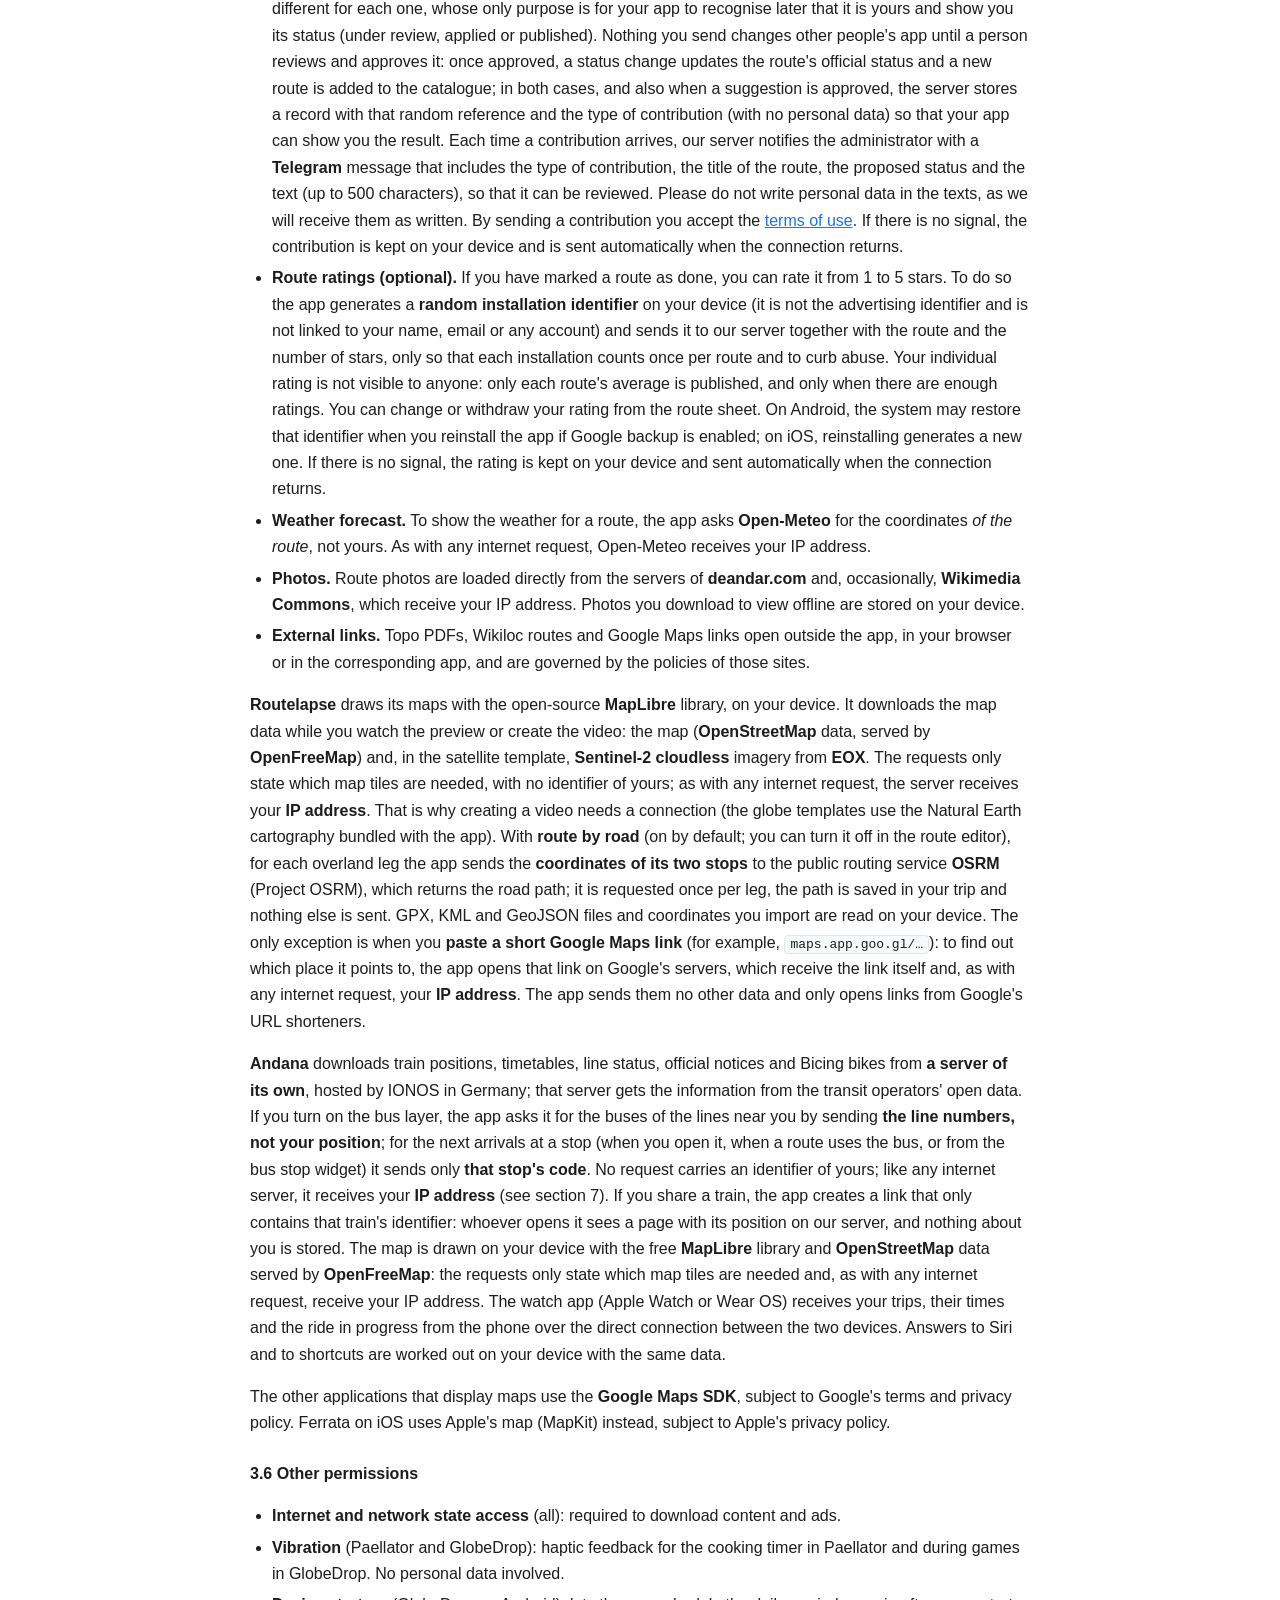
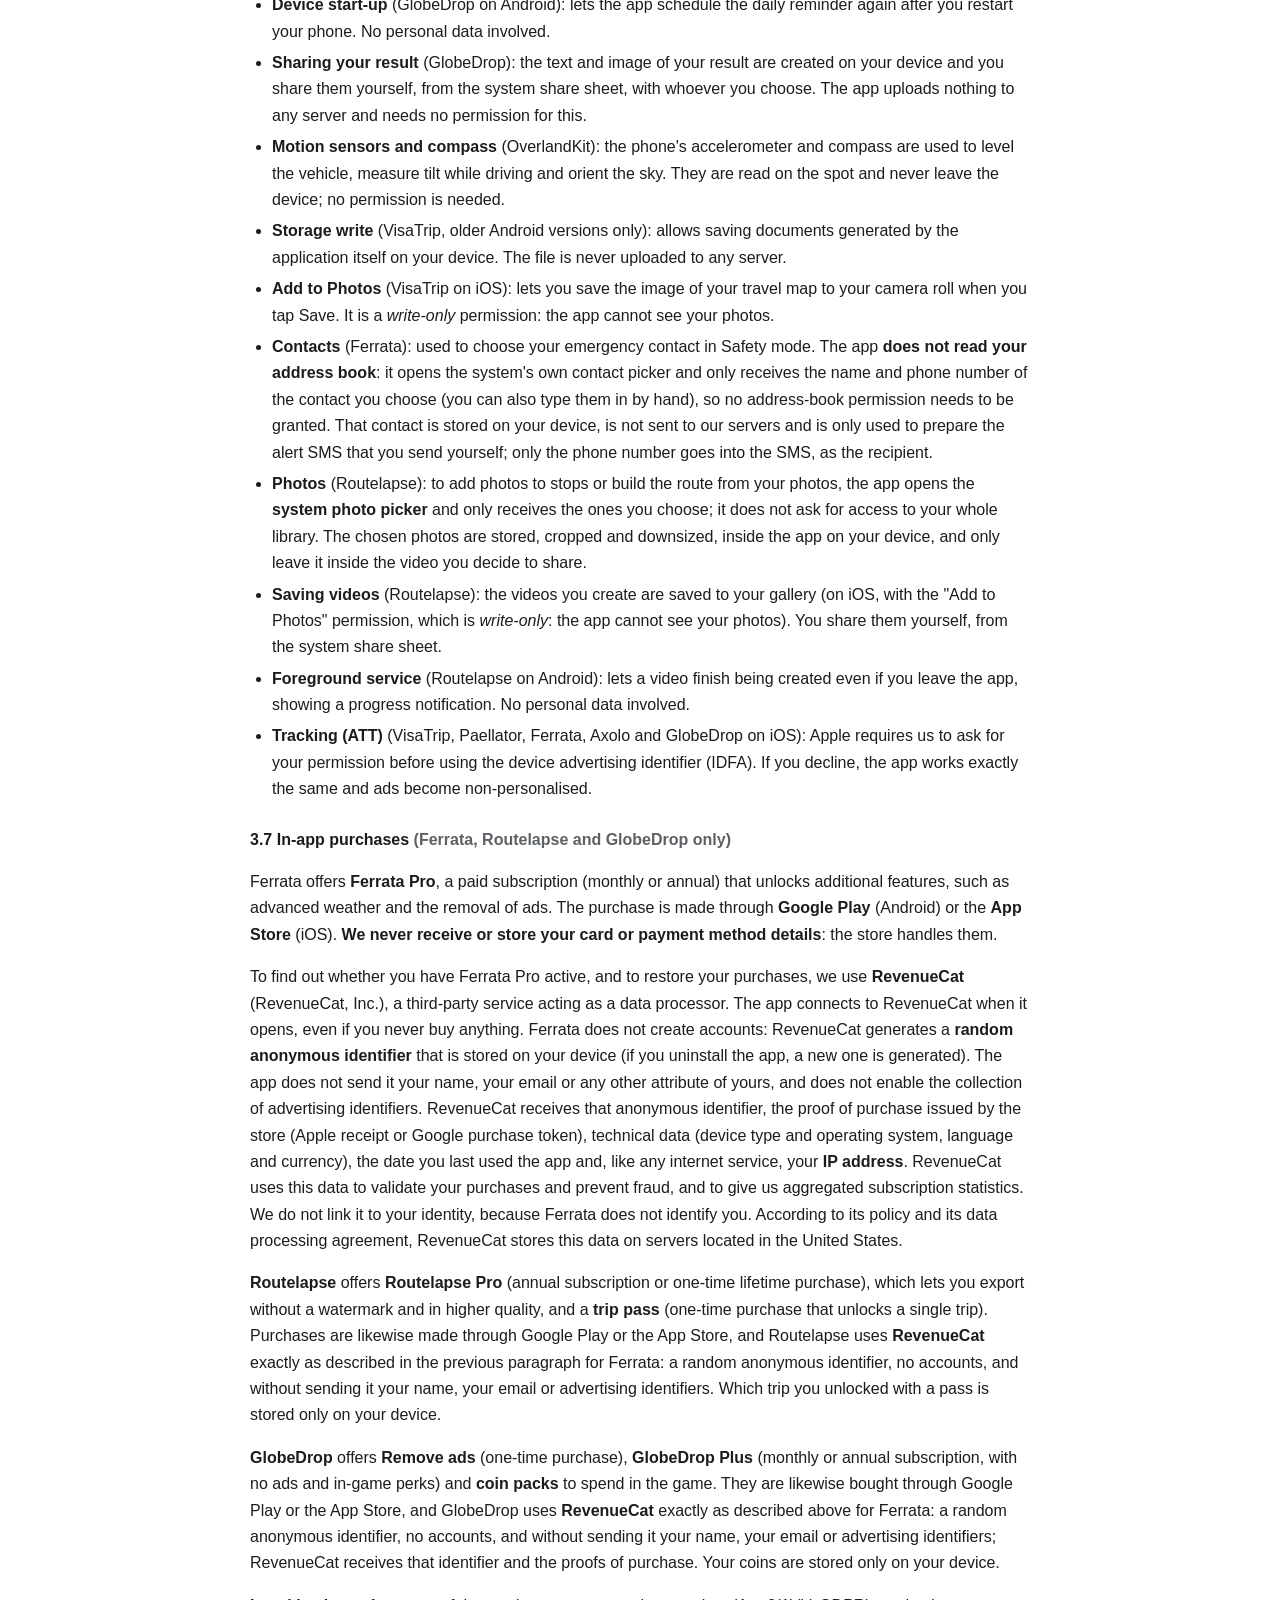
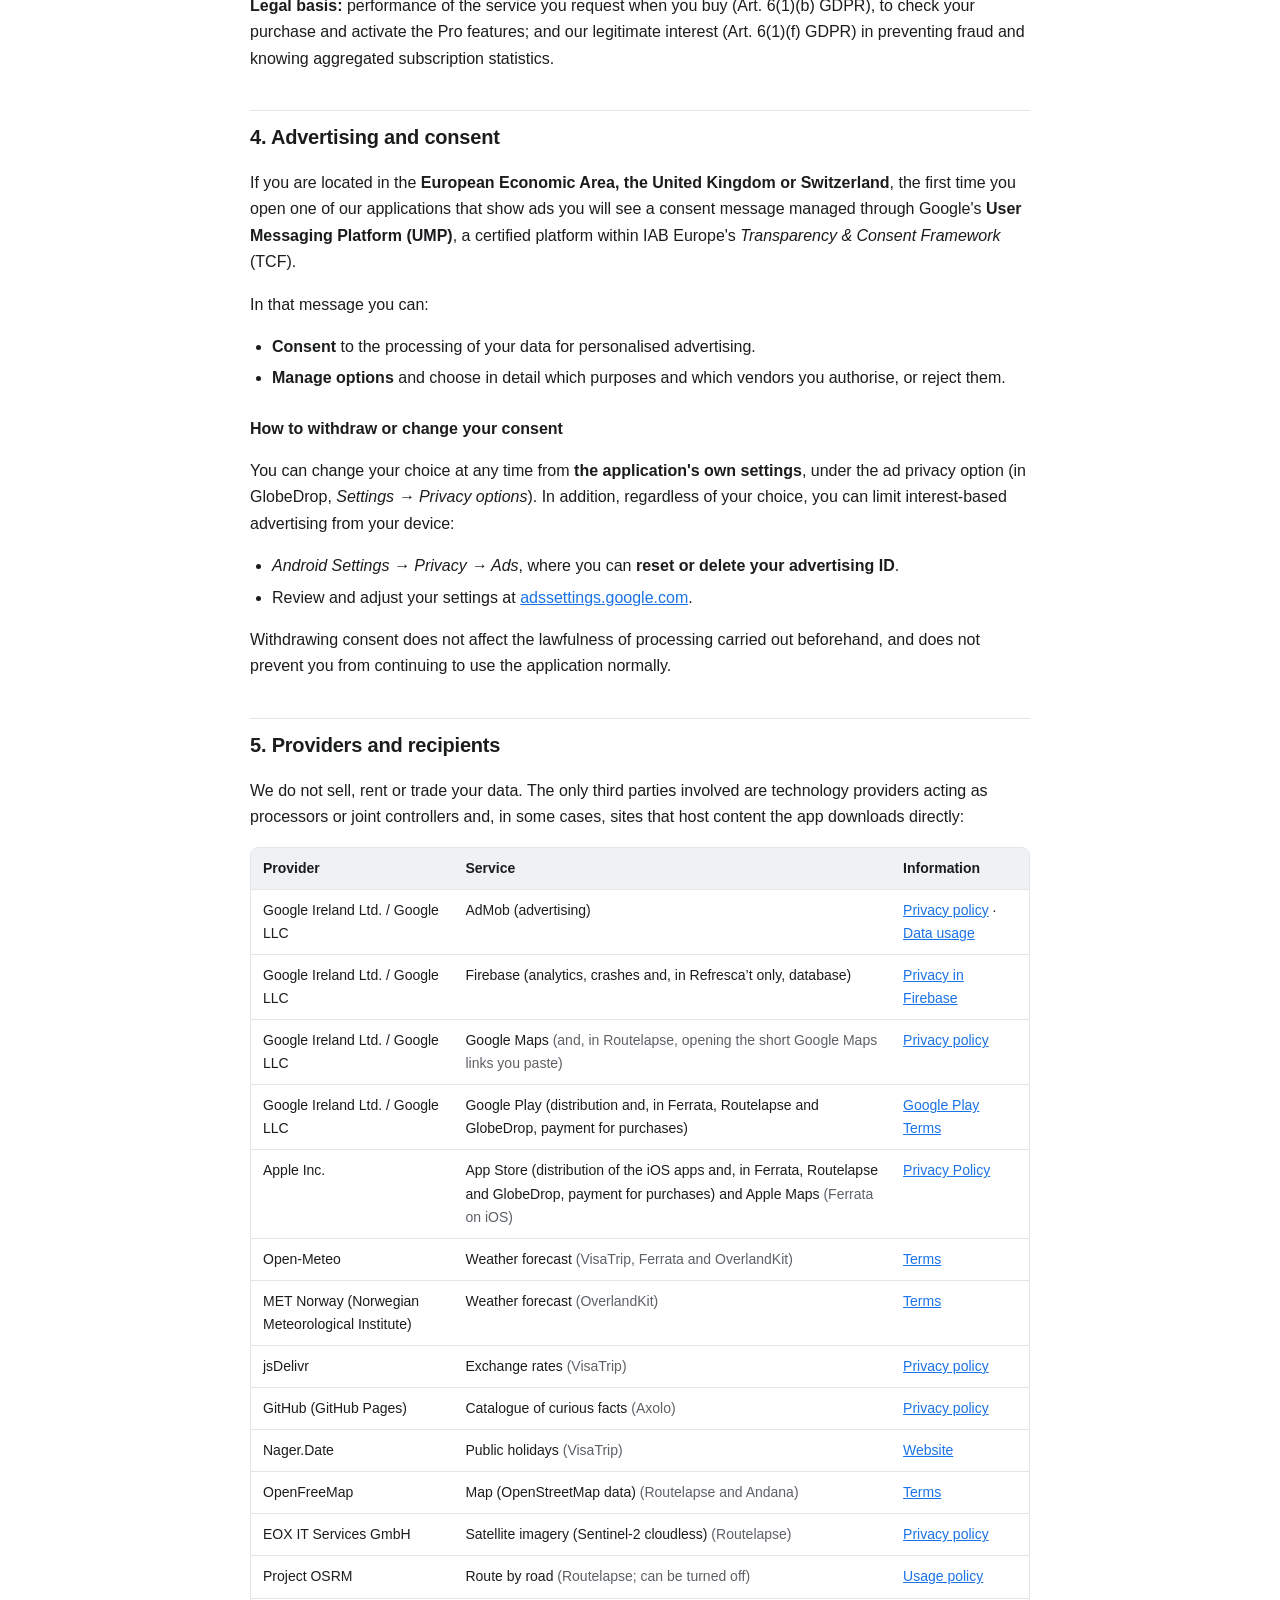
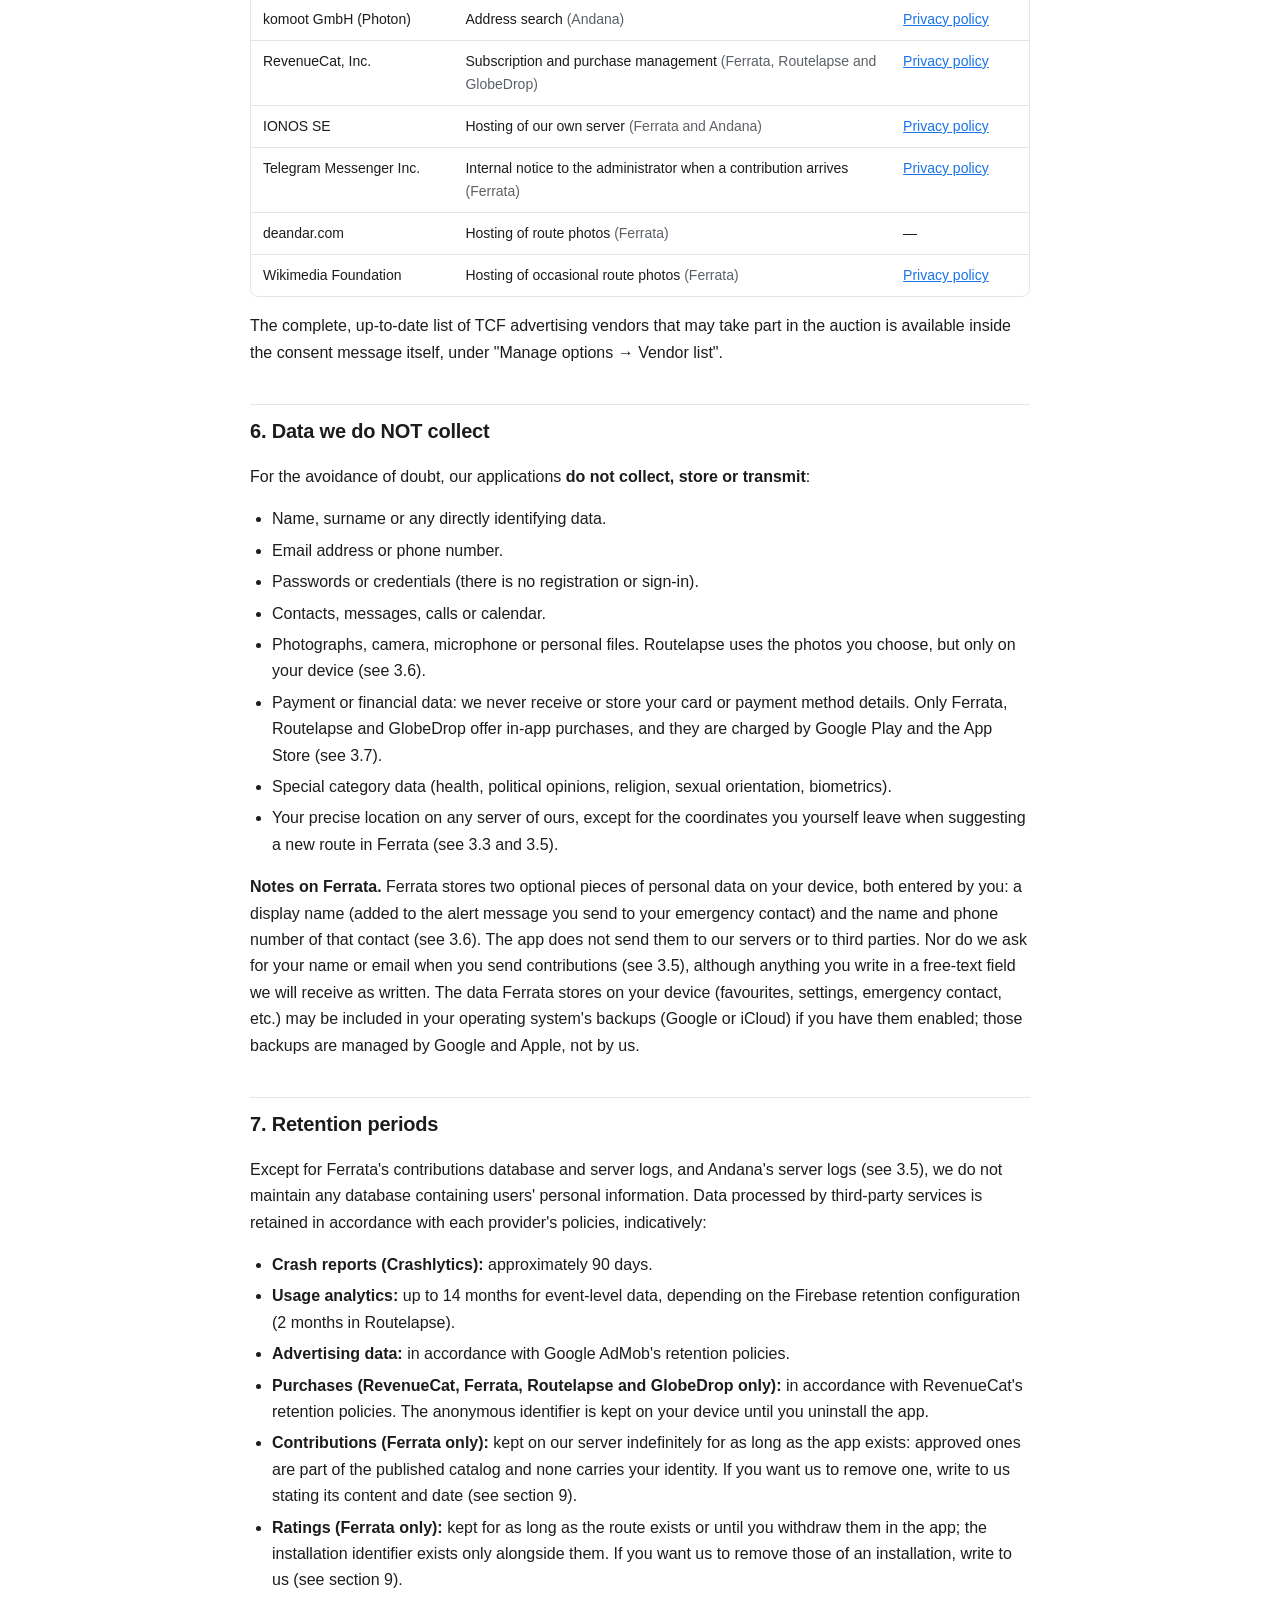
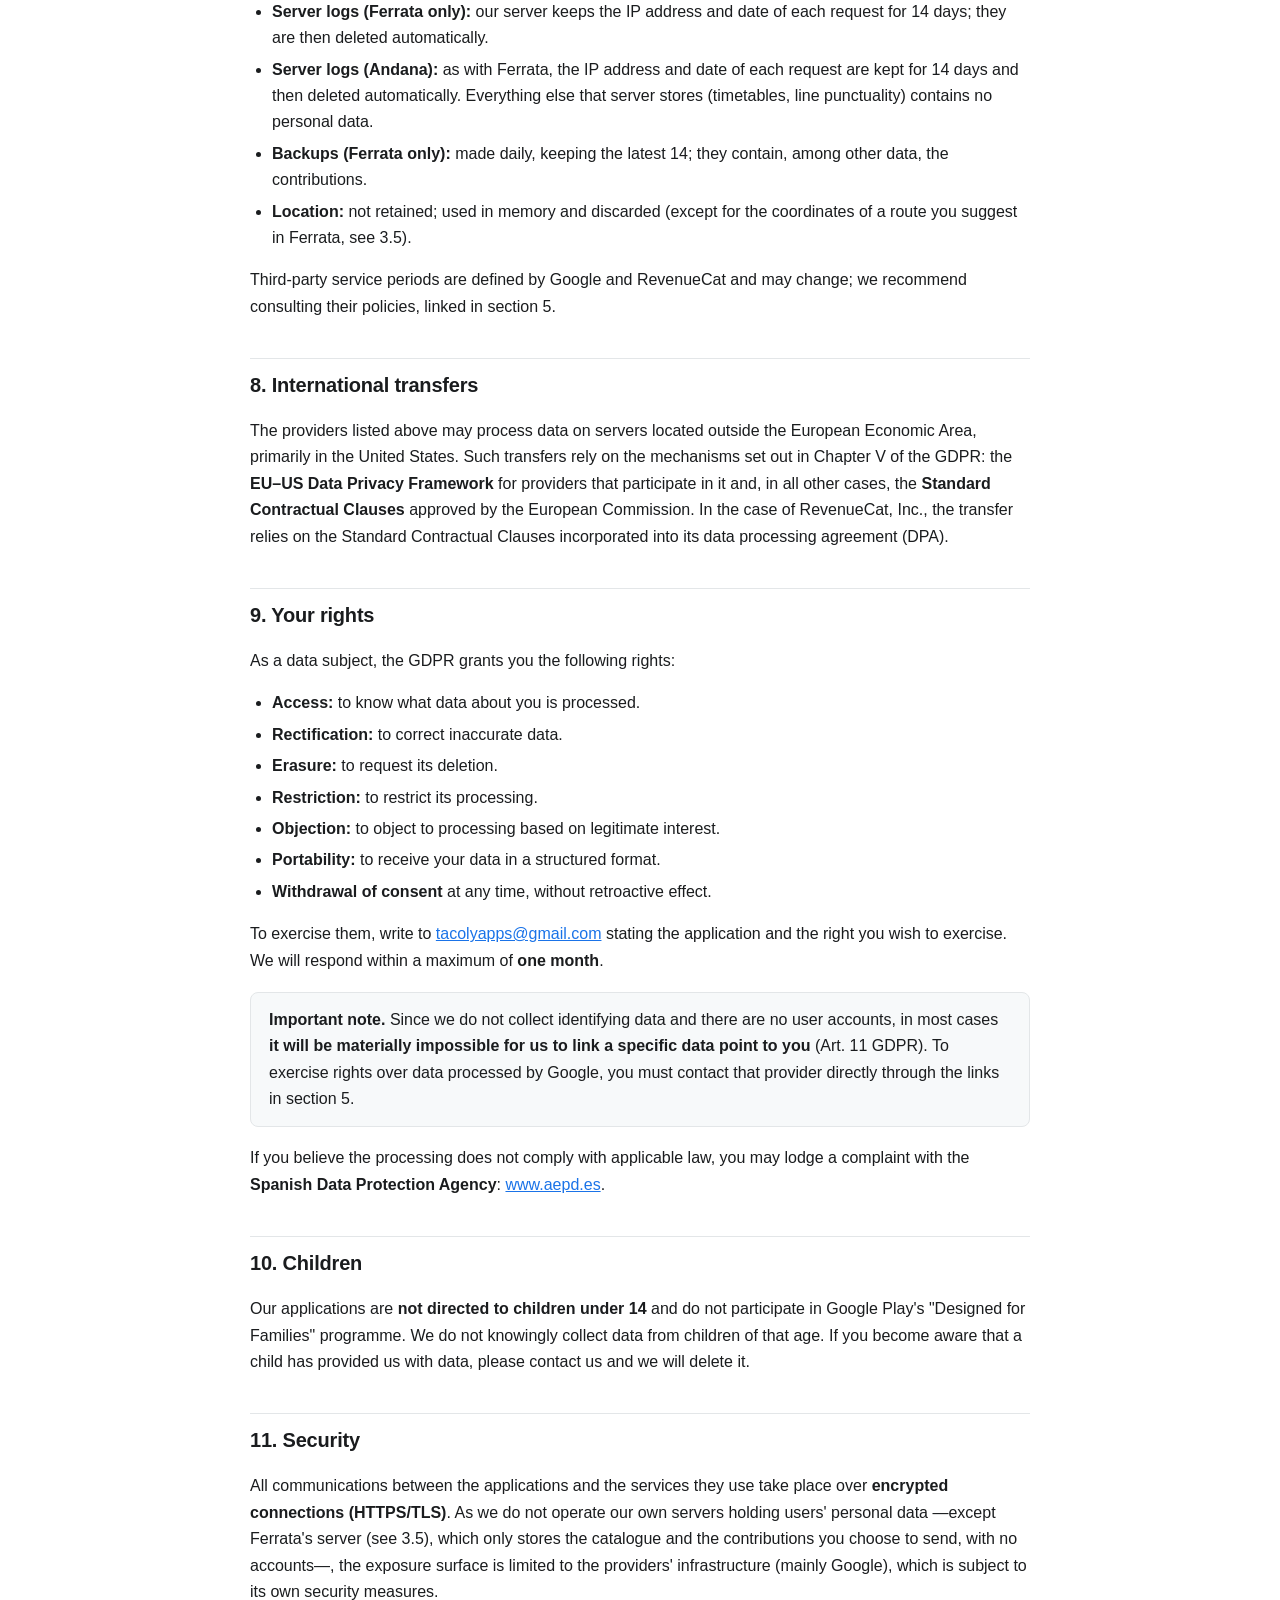
==== commit 6617dcdd: "Política de privacidad v1.20: Andana es gratuita y deja de tener compras dentro de la aplicación (si" ====
--- a/apps-privacy/index.html
+++ b/apps-privacy/index.html
@@ -102,7 +102,7 @@
 
 <h1>Política de Privacidad de las Aplicaciones</h1>
 <p class="lead">Aplicable a todas las aplicaciones móviles publicadas por Guillem Pejó (Tacoly): Android en Google Play e iOS en la App Store.</p>
-<p class="updated">Última actualización: 22 de octubre de 2026 · Versión 1.19</p>
+<p class="updated">Última actualización: 22 de octubre de 2026 · Versión 1.20</p>
 
 <div class="toc">
   <p>Contenido</p>
@@ -164,10 +164,10 @@
   </tbody>
 </table>
 </div>
-<p><strong>Ferrata</strong> se describe aquí en su versión 2.0 y posteriores, y funciona igual en Android e iOS: <strong>con publicidad en la versión gratuita y sin anuncios con Ferrata Pro</strong>. Ferrata es además una de las dos aplicaciones de la tabla, junto con Andana, que utilizan un <strong>servidor propio</strong> (ver 3.5), y una de las cuatro, junto con Routelapse, Andana y GlobeDrop, que ofrecen <strong>compras dentro de la aplicación</strong> (ver 3.7).</p>
+<p><strong>Ferrata</strong> se describe aquí en su versión 2.0 y posteriores, y funciona igual en Android e iOS: <strong>con publicidad en la versión gratuita y sin anuncios con Ferrata Pro</strong>. Ferrata es además una de las dos aplicaciones de la tabla, junto con Andana, que utilizan un <strong>servidor propio</strong> (ver 3.5), y una de las tres, junto con Routelapse y GlobeDrop, que ofrecen <strong>compras dentro de la aplicación</strong> (ver 3.7).</p>
 <p><strong>OverlandKit</strong> muestra <strong>anuncios nativos</strong> de Google AdMob en dos pantallas (Cielo y Vehículo; ver 3.1) y no usa analítica de uso: solo envía informes de fallos (ver 3.2).</p>
 <p><strong>Routelapse</strong> (antes «Rodaje») no muestra publicidad. Envía <strong>informes de fallos</strong> y <strong>estadísticas de uso anónimas</strong>, que puedes desactivar en sus ajustes (ver 3.2). Tus viajes, tus fotos y tus vídeos se procesan y se guardan <strong>solo en tu dispositivo</strong>. Se conecta a Internet para descargar el mapa de la zona de tu viaje (ver 3.5), para gestionar las compras (ver 3.7) y para abrir los enlaces cortos de Google Maps que pegues tú.</p>
-<p><strong>Andana</strong> (metro, trenes, tranvía y autobuses de Barcelona en directo) no muestra publicidad. Usa analítica de uso anónima, que puedes desactivar en sus ajustes, e informes de fallos (ver 3.2). Descarga la información del transporte de <strong>su propio servidor</strong> (ver 3.5) y ofrece <strong>Andana Pro</strong> como compra dentro de la aplicación (ver 3.7). Tus viajes, tus favoritos y tus ajustes se guardan <strong>solo en tu dispositivo</strong>.</p>
+<p><strong>Andana</strong> (metro, trenes, tranvía y autobuses de Barcelona en directo) no muestra publicidad. Usa analítica de uso anónima, que puedes desactivar en sus ajustes, e informes de fallos (ver 3.2). Descarga la información del transporte de <strong>su propio servidor</strong> (ver 3.5). Es <strong>gratuita y no tiene compras dentro de la aplicación</strong>. Tus viajes, tus favoritos y tus ajustes se guardan <strong>solo en tu dispositivo</strong>.</p>
 <p><strong>GlobeDrop</strong> (juego de geografía; <strong>en preparación</strong>, todavía no está publicada en las tiendas) no tiene cuentas ni inicio de sesión, y no pide tu ubicación, la cámara, tus contactos ni tus fotos. Tus partidas y resultados, tu racha, tus monedas, tus cartas, los sellos de tu pasaporte y tus ajustes se guardan <strong>solo en tu dispositivo</strong> y no se envían a ningún sitio. Muestra publicidad (ver 3.1), usa analítica e informes de fallos (ver 3.2) y ofrece compras dentro de la aplicación (ver 3.7).</p>
 
 <h2 id="es-3">3. Datos que tratamos</h2>
@@ -196,7 +196,7 @@
 </ul>
 <p>En <strong>OverlandKit</strong> solo se usa <strong>Firebase Crashlytics</strong> (informes de fallos): no hay analítica de uso ni eventos de pantallas.</p>
 <p>En <strong>Routelapse</strong>, la analítica sirve para saber qué funciones se usan y mejorar la aplicación: pantallas visitadas, plantillas, vehículos y opciones elegidos, si un vídeo se termina o falla (y cuánto tarda), cómo se crean las rutas (buscador, mapa, fotos o importación) y las compras por tipo de plan. <strong>Nunca</strong> se envían los nombres de tus lugares, los títulos de tus viajes, coordenadas, lo que escribes (del buscador solo se cuenta cuántas letras tiene la búsqueda) ni tus fotos o vídeos. No se usa el identificador de publicidad del dispositivo (IDFA en iOS, Advertising ID en Android), no se vincula con ninguna cuenta ni con el identificador de compras, y las señales de Google y la personalización de anuncios están desactivadas: estos datos no se usan para publicidad ni se comparten para hacer seguimiento. Las versiones de desarrollo no envían nada. Las estadísticas están activadas de serie y puedes <strong>desactivarlas en cualquier momento</strong> en <strong>Ajustes &gt; Ayuda y legal &gt; Compartir estadísticas de uso anónimas</strong>; desactivadas, la aplicación no recoge ni envía ninguna. Los informes de fallos siguen funcionando igual (Firebase Crashlytics).</p>
-<p>En <strong>Andana</strong>, la analítica sirve para saber qué partes de la aplicación se usan y cuáles fallan: las pantallas que abres, las estaciones, paradas y líneas que consultas (su nombre público, como «Sants Estació» o «L3»), qué tipo de origen y destino usas en el planificador (por ejemplo «mi ubicación» o «una estación», <strong>nunca el lugar ni lo que escribes</strong>), las opciones de viaje que eliges, si guardas viajes o activas avisos, los avisos de conexión que ves y el recorrido de la compra de Andana Pro. Nunca se envían tu posición, el nombre que pones a tus viajes ni el texto que buscas. No se usa el identificador de publicidad del dispositivo (IDFA en iOS, Advertising ID en Android) ni el identificador del fabricante, no se usa para publicidad ni se combina con datos de otras aplicaciones o sitios web, y no hay rastreo. Las versiones de desarrollo no envían nada. Puedes desactivarla cuando quieras en <strong>Ajustes &gt; Privacidad &gt; Compartir estadísticas de uso</strong>: desde ese momento no se envía nada más y se borra del dispositivo el identificador de instalación de la analítica. Los informes de fallos de Andana incluyen, además, la versión de los datos de la red, el idioma, si tienes Andana Pro y la última pantalla abierta, para poder reproducir el fallo.</p>
+<p>En <strong>Andana</strong>, la analítica sirve para saber qué partes de la aplicación se usan y cuáles fallan: las pantallas que abres, las estaciones, paradas y líneas que consultas (su nombre público, como «Sants Estació» o «L3»), qué tipo de origen y destino usas en el planificador (por ejemplo «mi ubicación» o «una estación», <strong>nunca el lugar ni lo que escribes</strong>), las opciones de viaje que eliges, si guardas viajes o activas avisos y los avisos de conexión que ves. Nunca se envían tu posición, el nombre que pones a tus viajes ni el texto que buscas. No se usa el identificador de publicidad del dispositivo (IDFA en iOS, Advertising ID en Android) ni el identificador del fabricante, no se usa para publicidad ni se combina con datos de otras aplicaciones o sitios web, y no hay rastreo. Las versiones de desarrollo no envían nada. Puedes desactivarla cuando quieras en <strong>Ajustes &gt; Privacidad &gt; Compartir estadísticas de uso</strong>: desde ese momento no se envía nada más y se borra del dispositivo el identificador de instalación de la analítica. Los informes de fallos de Andana incluyen, además, la versión de los datos de la red, el idioma y la última pantalla abierta, para poder reproducir el fallo.</p>
 <p><strong>Base jurídica:</strong> <em>interés legítimo</em> (art. 6.1.f RGPD) en garantizar el correcto funcionamiento y la estabilidad de las aplicaciones. Puedes oponerte a este tratamiento escribiéndonos.</p>
 
 <h3>3.3 Ubicación <span class="no">(solo Parques ×6, Refresca't, Decamping, Ferrata, OverlandKit y Andana)</span></h3>
@@ -267,11 +267,10 @@
   <li><strong>Seguimiento (ATT)</strong> (VisaTrip, Paellator, Ferrata, Axolo y GlobeDrop en iOS): Apple exige pedirte permiso antes de usar el identificador de publicidad del dispositivo (IDFA). Si lo rechazas, la aplicación sigue funcionando igual y los anuncios pasan a ser no personalizados.</li>
 </ul>
 
-<h3>3.7 Compras dentro de la aplicación <span class="no">(solo Ferrata, Routelapse, Andana y GlobeDrop)</span></h3>
+<h3>3.7 Compras dentro de la aplicación <span class="no">(solo Ferrata, Routelapse y GlobeDrop)</span></h3>
 <p>Ferrata ofrece <strong>Ferrata Pro</strong>, una suscripción de pago (mensual o anual) que desbloquea funciones adicionales, como la meteorología avanzada y la ausencia de anuncios. La compra se realiza a través de <strong>Google Play</strong> (Android) o de la <strong>App Store</strong> (iOS). <strong>Nosotros nunca recibimos ni almacenamos los datos de tu tarjeta ni de tu método de pago</strong>: los gestiona la tienda.</p>
 <p>Para saber si tienes Ferrata Pro activo, y para restaurar tus compras, usamos <strong>RevenueCat</strong> (RevenueCat, Inc.), un servicio de terceros que actúa como encargado del tratamiento. La aplicación se conecta con RevenueCat al abrirse, también si nunca compras nada. Ferrata no crea cuentas: RevenueCat genera un <strong>identificador anónimo y aleatorio</strong> que se guarda en tu dispositivo (si desinstalas la aplicación, se genera uno nuevo). La aplicación no le envía tu nombre, tu correo ni ningún otro atributo tuyo, ni activa la recogida de identificadores de publicidad. RevenueCat recibe ese identificador anónimo, el justificante de compra que emite la tienda (recibo de Apple o token de compra de Google), datos técnicos (tipo de dispositivo y sistema operativo, idioma y moneda), la fecha de la última vez que usaste la aplicación y, como cualquier servicio de Internet, tu <strong>dirección IP</strong>. RevenueCat utiliza estos datos para validar tus compras y prevenir fraudes, y para ofrecernos estadísticas agregadas de suscripciones. No los vinculamos a tu identidad, porque Ferrata no te identifica. Según su política y su acuerdo de tratamiento de datos, RevenueCat almacena estos datos en servidores situados en Estados Unidos.</p>
 <p><strong>Routelapse</strong> ofrece <strong>Routelapse Pro</strong> (suscripción anual o compra única para siempre), que permite exportar sin marca de agua y en mayor calidad, y un <strong>pase de viaje</strong> (compra única que desbloquea un solo viaje). Las compras se hacen igualmente a través de Google Play o de la App Store, y Routelapse usa <strong>RevenueCat</strong> exactamente como se describe en el párrafo anterior para Ferrata: identificador anónimo y aleatorio, sin cuentas y sin enviarle tu nombre, tu correo ni identificadores de publicidad. Qué viaje has desbloqueado con un pase se guarda solo en tu dispositivo.</p>
-<p><strong>Andana</strong> ofrece <strong>Andana Pro</strong>, una suscripción de pago que desbloquea funciones adicionales (por ejemplo, viajes guardados ilimitados, widgets, avisos de incidencias, el histórico de las líneas y la aplicación del reloj). Se compra igualmente a través de Google Play o de la App Store, y Andana usa <strong>RevenueCat</strong> exactamente como se describe más arriba para Ferrata: identificador anónimo y aleatorio, sin cuentas y sin enviarle tu nombre, tu correo ni identificadores de publicidad.</p>
 <p><strong>GlobeDrop</strong> ofrece <strong>Quitar anuncios</strong> (compra única), <strong>GlobeDrop Plus</strong> (suscripción mensual o anual, sin anuncios y con ventajas en el juego) y <strong>paquetes de monedas</strong> para gastar dentro del juego. Se compran igualmente a través de Google Play o de la App Store, y GlobeDrop usa <strong>RevenueCat</strong> exactamente como se describe más arriba para Ferrata: identificador anónimo y aleatorio, sin cuentas y sin enviarle tu nombre, tu correo ni identificadores de publicidad; RevenueCat recibe ese identificador y los justificantes de compra. Tus monedas se guardan solo en tu dispositivo.</p>
 <p><strong>Base jurídica:</strong> la ejecución del servicio que solicitas al comprar (art. 6.1.b RGPD), para comprobar tu compra y activar las funciones Pro; y nuestro interés legítimo (art. 6.1.f RGPD) en prevenir fraudes y conocer estadísticas agregadas de suscripciones.</p>
 
@@ -299,8 +298,8 @@
     <tr><td>Google Ireland Ltd. / Google LLC</td><td>AdMob (publicidad)</td><td><a href="https://policies.google.com/privacy" target="_blank" rel="noopener">Política de privacidad</a> · <a href="https://policies.google.com/technologies/partner-sites" target="_blank" rel="noopener">Uso de datos</a></td></tr>
     <tr><td>Google Ireland Ltd. / Google LLC</td><td>Firebase (analítica, errores y, solo en Refresca’t, base de datos)</td><td><a href="https://firebase.google.com/support/privacy" target="_blank" rel="noopener">Privacidad en Firebase</a></td></tr>
     <tr><td>Google Ireland Ltd. / Google LLC</td><td>Google Maps <span class="no">(y, en Routelapse, apertura de los enlaces cortos de Google Maps que pegas)</span></td><td><a href="https://policies.google.com/privacy" target="_blank" rel="noopener">Política de privacidad</a></td></tr>
-    <tr><td>Google Ireland Ltd. / Google LLC</td><td>Google Play (distribución y, en Ferrata, Routelapse, Andana y GlobeDrop, cobro de las compras)</td><td><a href="https://play.google.com/about/play-terms/" target="_blank" rel="noopener">Condiciones de Google Play</a></td></tr>
-    <tr><td>Apple Inc.</td><td>App Store (distribución de las aplicaciones iOS y, en Ferrata, Routelapse, Andana y GlobeDrop, cobro de las compras) y mapas de Apple <span class="no">(Ferrata en iOS)</span></td><td><a href="https://www.apple.com/legal/privacy/" target="_blank" rel="noopener">Política de privacidad</a></td></tr>
+    <tr><td>Google Ireland Ltd. / Google LLC</td><td>Google Play (distribución y, en Ferrata, Routelapse y GlobeDrop, cobro de las compras)</td><td><a href="https://play.google.com/about/play-terms/" target="_blank" rel="noopener">Condiciones de Google Play</a></td></tr>
+    <tr><td>Apple Inc.</td><td>App Store (distribución de las aplicaciones iOS y, en Ferrata, Routelapse y GlobeDrop, cobro de las compras) y mapas de Apple <span class="no">(Ferrata en iOS)</span></td><td><a href="https://www.apple.com/legal/privacy/" target="_blank" rel="noopener">Política de privacidad</a></td></tr>
     <tr><td>Open-Meteo</td><td>Previsión meteorológica <span class="no">(VisaTrip, Ferrata y OverlandKit)</span></td><td><a href="https://open-meteo.com/en/terms" target="_blank" rel="noopener">Condiciones</a></td></tr>
     <tr><td>MET Norway (Instituto Meteorológico de Noruega)</td><td>Previsión meteorológica <span class="no">(OverlandKit)</span></td><td><a href="https://api.met.no/doc/TermsOfService" target="_blank" rel="noopener">Condiciones</a></td></tr>
     <tr><td>jsDelivr</td><td>Tipos de cambio <span class="no">(VisaTrip)</span></td><td><a href="https://www.jsdelivr.com/terms/privacy-policy-jsdelivr-net" target="_blank" rel="noopener">Política de privacidad</a></td></tr>
@@ -310,7 +309,7 @@
     <tr><td>EOX IT Services GmbH</td><td>Imágenes de satélite (Sentinel-2 cloudless) <span class="no">(Routelapse)</span></td><td><a href="https://eox.at/privacy-notice/" target="_blank" rel="noopener">Política de privacidad</a></td></tr>
     <tr><td>Project OSRM</td><td>Ruta por carretera <span class="no">(Routelapse; se puede desactivar)</span></td><td><a href="https://github.com/Project-OSRM/osrm-backend/wiki/Api-usage-policy" target="_blank" rel="noopener">Condiciones de uso</a></td></tr>
     <tr><td>komoot GmbH (Photon)</td><td>Búsqueda de direcciones <span class="no">(Andana)</span></td><td><a href="https://www.komoot.com/privacy" target="_blank" rel="noopener">Política de privacidad</a></td></tr>
-    <tr><td>RevenueCat, Inc.</td><td>Gestión de suscripciones y compras <span class="no">(Ferrata, Routelapse, Andana y GlobeDrop)</span></td><td><a href="https://www.revenuecat.com/privacy" target="_blank" rel="noopener">Política de privacidad</a></td></tr>
+    <tr><td>RevenueCat, Inc.</td><td>Gestión de suscripciones y compras <span class="no">(Ferrata, Routelapse y GlobeDrop)</span></td><td><a href="https://www.revenuecat.com/privacy" target="_blank" rel="noopener">Política de privacidad</a></td></tr>
     <tr><td>IONOS SE</td><td>Alojamiento del servidor propio <span class="no">(Ferrata y Andana)</span></td><td><a href="https://www.ionos.com/terms-gtc/privacy-policy/" target="_blank" rel="noopener">Política de privacidad</a></td></tr>
     <tr><td>Telegram Messenger Inc.</td><td>Aviso interno a la persona administradora cuando llega una aportación <span class="no">(Ferrata)</span></td><td><a href="https://telegram.org/privacy" target="_blank" rel="noopener">Política de privacidad</a></td></tr>
     <tr><td>deandar.com</td><td>Alojamiento de las fotos de las vías <span class="no">(Ferrata)</span></td><td>—</td></tr>
@@ -328,7 +327,7 @@
   <li>Contraseñas o credenciales (no existe registro ni inicio de sesión).</li>
   <li>Agenda de contactos, mensajes, llamadas o calendario.</li>
   <li>Fotografías, cámara, micrófono ni archivos personales. Routelapse usa las fotos que tú eliges, pero solo en tu dispositivo (ver 3.6).</li>
-  <li>Datos de pago o financieros: nunca recibimos ni almacenamos los datos de tu tarjeta o de tu método de pago. Solo Ferrata, Routelapse, Andana y GlobeDrop ofrecen compras dentro de la aplicación, y las cobran Google Play y la App Store (ver 3.7).</li>
+  <li>Datos de pago o financieros: nunca recibimos ni almacenamos los datos de tu tarjeta o de tu método de pago. Solo Ferrata, Routelapse y GlobeDrop ofrecen compras dentro de la aplicación, y las cobran Google Play y la App Store (ver 3.7).</li>
   <li>Datos de categorías especiales (salud, ideología, religión, orientación sexual, biometría).</li>
   <li>Tu ubicación precisa en ningún servidor nuestro, salvo las coordenadas que tú mismo dejes al proponer una vía nueva en Ferrata (ver 3.3 y 3.5).</li>
 </ul>
@@ -340,7 +339,7 @@
   <li><strong>Informes de fallos (Crashlytics):</strong> aproximadamente 90 días.</li>
   <li><strong>Analítica de uso:</strong> hasta 14 meses para datos a nivel de evento, según la configuración de retención de Firebase (en Routelapse, 2 meses).</li>
   <li><strong>Datos publicitarios:</strong> según las políticas de conservación de Google AdMob.</li>
-  <li><strong>Compras (RevenueCat, solo Ferrata, Routelapse, Andana y GlobeDrop):</strong> según las políticas de conservación de RevenueCat. El identificador anónimo se guarda en tu dispositivo hasta que desinstalas la aplicación.</li>
+  <li><strong>Compras (RevenueCat, solo Ferrata, Routelapse y GlobeDrop):</strong> según las políticas de conservación de RevenueCat. El identificador anónimo se guarda en tu dispositivo hasta que desinstalas la aplicación.</li>
   <li><strong>Aportaciones (solo Ferrata):</strong> se conservan en nuestro servidor de forma indefinida mientras la aplicación exista: las aprobadas forman parte del catálogo publicado y ninguna lleva tu identidad asociada. Si quieres que retiremos una, escríbenos indicando su contenido y su fecha (ver sección 9).</li>
   <li><strong>Valoraciones (solo Ferrata):</strong> se conservan mientras exista la vía o hasta que las retires desde la aplicación; el identificador de la instalación solo existe junto a ellas. Si quieres que retiremos las de una instalación, escríbenos (ver sección 9).</li>
   <li><strong>Registros del servidor (solo Ferrata):</strong> nuestro servidor guarda la dirección IP y la fecha de cada petición durante 14 días; después se eliminan automáticamente.</li>
@@ -393,7 +392,7 @@
 
 <h1>Apps Privacy Policy</h1>
 <p class="lead">Applicable to all mobile applications published by Guillem Pejó (Tacoly): Android on Google Play and iOS on the App Store.</p>
-<p class="updated">Last updated: 22 October 2026 · Version 1.19</p>
+<p class="updated">Last updated: 22 October 2026 · Version 1.20</p>
 
 <div class="toc">
   <p>Contents</p>
@@ -455,10 +454,10 @@
   </tbody>
 </table>
 </div>
-<p><strong>Ferrata</strong> is described here as of version 2.0 and later, and works the same on Android and iOS: <strong>with ads in the free version and no ads with Ferrata Pro</strong>. Ferrata is also one of the two applications in the table, together with Andana, that use a <strong>server of their own</strong> (see 3.5), and one of the four, together with Routelapse, Andana and GlobeDrop, that offer <strong>in-app purchases</strong> (see 3.7).</p>
+<p><strong>Ferrata</strong> is described here as of version 2.0 and later, and works the same on Android and iOS: <strong>with ads in the free version and no ads with Ferrata Pro</strong>. Ferrata is also one of the two applications in the table, together with Andana, that use a <strong>server of their own</strong> (see 3.5), and one of the three, together with Routelapse and GlobeDrop, that offer <strong>in-app purchases</strong> (see 3.7).</p>
 <p><strong>OverlandKit</strong> shows <strong>native ads</strong> from Google AdMob on two screens (Sky and Vehicle; see 3.1) and uses no usage analytics: it only sends crash reports (see 3.2).</p>
 <p><strong>Routelapse</strong> (formerly «Rodaje») shows no ads. It sends <strong>crash reports</strong> and <strong>anonymous usage statistics</strong>, which you can turn off in its settings (see 3.2). Your trips, photos and videos are processed and stored <strong>only on your device</strong>. It connects to the Internet to download the map of your trip's area (see 3.5), to manage purchases (see 3.7) and to open the short Google Maps links you paste yourself.</p>
-<p><strong>Andana</strong> (Barcelona's metro, trains, trams and buses live) shows no ads. It uses anonymous usage analytics, which you can turn off in its settings, and crash reports (see 3.2). It downloads transit information from <strong>its own server</strong> (see 3.5) and offers <strong>Andana Pro</strong> as an in-app purchase (see 3.7). Your trips, favourites and settings are stored <strong>only on your device</strong>.</p>
+<p><strong>Andana</strong> (Barcelona's metro, trains, trams and buses live) shows no ads. It uses anonymous usage analytics, which you can turn off in its settings, and crash reports (see 3.2). It downloads transit information from <strong>its own server</strong> (see 3.5). It is <strong>free and has no in-app purchases</strong>. Your trips, favourites and settings are stored <strong>only on your device</strong>.</p>
 <p><strong>GlobeDrop</strong> (a geography game; <strong>coming soon</strong>, not yet published in the stores) has no accounts or sign-in, and does not ask for your location, camera, contacts or photos. Your games and results, streak, coins, cards, passport stamps and settings are stored <strong>only on your device</strong> and are not sent anywhere. It shows ads (see 3.1), uses analytics and crash reports (see 3.2) and offers in-app purchases (see 3.7).</p>
 
 <h2 id="en-3">3. Data we process</h2>
@@ -487,7 +486,7 @@
 </ul>
 <p>In <strong>OverlandKit</strong> only <strong>Firebase Crashlytics</strong> (crash reports) is used: there are no usage analytics or screen events.</p>
 <p>In <strong>Routelapse</strong>, analytics is used to learn which features are used and to improve the app: screens visited, templates, vehicles and options chosen, whether a video finishes or fails (and how long it takes), how routes are created (search, map, photos or import) and purchases by plan type. Your place names, trip titles, coordinates, what you type (from the search box only the number of letters is counted) and your photos or videos are <strong>never</strong> sent. The device's advertising identifier (IDFA on iOS, Advertising ID on Android) is not used, nothing is linked to any account or to the purchases identifier, and Google signals and ad personalisation are turned off: this data is not used for advertising or shared for tracking. Development builds send nothing. Statistics are on by default and you can <strong>turn them off at any time</strong> under <strong>Settings &gt; Help and legal &gt; Share anonymous usage statistics</strong>; when off, the app collects and sends none. Crash reports keep working as before (Firebase Crashlytics).</p>
-<p>In <strong>Andana</strong>, analytics tell us which parts of the app are used and which ones fail: the screens you open, the stations, stops and lines you look up (their public name, such as «Sants Estació» or «L3»), which kind of origin and destination you use in the journey planner (for example «my location» or «a station», <strong>never the place itself or what you type</strong>), the journey options you choose, whether you save trips or turn on alerts, the connection notices you see and the steps of buying Andana Pro. Your position, the names you give your trips and the text you search for are never sent. The device advertising identifier (IDFA on iOS, Advertising ID on Android) and the vendor identifier are not used, the data is not used for advertising or combined with data from other apps or websites, and there is no tracking. Development builds send nothing. You can turn it off at any time in <strong>Settings &gt; Privacy &gt; Share usage statistics</strong>: from then on nothing else is sent and the analytics installation identifier is deleted from the device. Andana's crash reports also include the version of the network data, the language, whether you have Andana Pro and the last screen opened, so that the failure can be reproduced.</p>
+<p>In <strong>Andana</strong>, analytics tell us which parts of the app are used and which ones fail: the screens you open, the stations, stops and lines you look up (their public name, such as «Sants Estació» or «L3»), which kind of origin and destination you use in the journey planner (for example «my location» or «a station», <strong>never the place itself or what you type</strong>), the journey options you choose, whether you save trips or turn on alerts and the connection notices you see. Your position, the names you give your trips and the text you search for are never sent. The device advertising identifier (IDFA on iOS, Advertising ID on Android) and the vendor identifier are not used, the data is not used for advertising or combined with data from other apps or websites, and there is no tracking. Development builds send nothing. You can turn it off at any time in <strong>Settings &gt; Privacy &gt; Share usage statistics</strong>: from then on nothing else is sent and the analytics installation identifier is deleted from the device. Andana's crash reports also include the version of the network data, the language and the last screen opened, so that the failure can be reproduced.</p>
 <p><strong>Legal basis:</strong> <em>legitimate interest</em> (Art. 6(1)(f) GDPR) in ensuring the correct operation, stability and continuous improvement of the applications. You may object to this processing by contacting us.</p>
 
 <h3>3.3 Location <span class="no">(Parques ×6, Refresca't, Decamping, Ferrata, OverlandKit and Andana only)</span></h3>
@@ -558,11 +557,10 @@
   <li><strong>Tracking (ATT)</strong> (VisaTrip, Paellator, Ferrata, Axolo and GlobeDrop on iOS): Apple requires us to ask for your permission before using the device advertising identifier (IDFA). If you decline, the app works exactly the same and ads become non-personalised.</li>
 </ul>
 
-<h3>3.7 In-app purchases <span class="no">(Ferrata, Routelapse, Andana and GlobeDrop only)</span></h3>
+<h3>3.7 In-app purchases <span class="no">(Ferrata, Routelapse and GlobeDrop only)</span></h3>
 <p>Ferrata offers <strong>Ferrata Pro</strong>, a paid subscription (monthly or annual) that unlocks additional features, such as advanced weather and the removal of ads. The purchase is made through <strong>Google Play</strong> (Android) or the <strong>App Store</strong> (iOS). <strong>We never receive or store your card or payment method details</strong>: the store handles them.</p>
 <p>To find out whether you have Ferrata Pro active, and to restore your purchases, we use <strong>RevenueCat</strong> (RevenueCat, Inc.), a third-party service acting as a data processor. The app connects to RevenueCat when it opens, even if you never buy anything. Ferrata does not create accounts: RevenueCat generates a <strong>random anonymous identifier</strong> that is stored on your device (if you uninstall the app, a new one is generated). The app does not send it your name, your email or any other attribute of yours, and does not enable the collection of advertising identifiers. RevenueCat receives that anonymous identifier, the proof of purchase issued by the store (Apple receipt or Google purchase token), technical data (device type and operating system, language and currency), the date you last used the app and, like any internet service, your <strong>IP address</strong>. RevenueCat uses this data to validate your purchases and prevent fraud, and to give us aggregated subscription statistics. We do not link it to your identity, because Ferrata does not identify you. According to its policy and its data processing agreement, RevenueCat stores this data on servers located in the United States.</p>
 <p><strong>Routelapse</strong> offers <strong>Routelapse Pro</strong> (annual subscription or one-time lifetime purchase), which lets you export without a watermark and in higher quality, and a <strong>trip pass</strong> (one-time purchase that unlocks a single trip). Purchases are likewise made through Google Play or the App Store, and Routelapse uses <strong>RevenueCat</strong> exactly as described in the previous paragraph for Ferrata: a random anonymous identifier, no accounts, and without sending it your name, your email or advertising identifiers. Which trip you unlocked with a pass is stored only on your device.</p>
-<p><strong>Andana</strong> offers <strong>Andana Pro</strong>, a paid subscription that unlocks additional features (for example, unlimited saved trips, widgets, disruption alerts, line history and the watch app). It is likewise bought through Google Play or the App Store, and Andana uses <strong>RevenueCat</strong> exactly as described above for Ferrata: a random anonymous identifier, no accounts, and without sending it your name, your email or advertising identifiers.</p>
 <p><strong>GlobeDrop</strong> offers <strong>Remove ads</strong> (one-time purchase), <strong>GlobeDrop Plus</strong> (monthly or annual subscription, with no ads and in-game perks) and <strong>coin packs</strong> to spend in the game. They are likewise bought through Google Play or the App Store, and GlobeDrop uses <strong>RevenueCat</strong> exactly as described above for Ferrata: a random anonymous identifier, no accounts, and without sending it your name, your email or advertising identifiers; RevenueCat receives that identifier and the proofs of purchase. Your coins are stored only on your device.</p>
 <p><strong>Legal basis:</strong> performance of the service you request when you buy (Art. 6(1)(b) GDPR), to check your purchase and activate the Pro features; and our legitimate interest (Art. 6(1)(f) GDPR) in preventing fraud and knowing aggregated subscription statistics.</p>
 
@@ -590,8 +588,8 @@
     <tr><td>Google Ireland Ltd. / Google LLC</td><td>AdMob (advertising)</td><td><a href="https://policies.google.com/privacy" target="_blank" rel="noopener">Privacy policy</a> · <a href="https://policies.google.com/technologies/partner-sites" target="_blank" rel="noopener">Data usage</a></td></tr>
     <tr><td>Google Ireland Ltd. / Google LLC</td><td>Firebase (analytics, crashes and, in Refresca’t only, database)</td><td><a href="https://firebase.google.com/support/privacy" target="_blank" rel="noopener">Privacy in Firebase</a></td></tr>
     <tr><td>Google Ireland Ltd. / Google LLC</td><td>Google Maps <span class="no">(and, in Routelapse, opening the short Google Maps links you paste)</span></td><td><a href="https://policies.google.com/privacy" target="_blank" rel="noopener">Privacy policy</a></td></tr>
-    <tr><td>Google Ireland Ltd. / Google LLC</td><td>Google Play (distribution and, in Ferrata, Routelapse, Andana and GlobeDrop, payment for purchases)</td><td><a href="https://play.google.com/about/play-terms/" target="_blank" rel="noopener">Google Play Terms</a></td></tr>
-    <tr><td>Apple Inc.</td><td>App Store (distribution of the iOS apps and, in Ferrata, Routelapse, Andana and GlobeDrop, payment for purchases) and Apple Maps <span class="no">(Ferrata on iOS)</span></td><td><a href="https://www.apple.com/legal/privacy/" target="_blank" rel="noopener">Privacy Policy</a></td></tr>
+    <tr><td>Google Ireland Ltd. / Google LLC</td><td>Google Play (distribution and, in Ferrata, Routelapse and GlobeDrop, payment for purchases)</td><td><a href="https://play.google.com/about/play-terms/" target="_blank" rel="noopener">Google Play Terms</a></td></tr>
+    <tr><td>Apple Inc.</td><td>App Store (distribution of the iOS apps and, in Ferrata, Routelapse and GlobeDrop, payment for purchases) and Apple Maps <span class="no">(Ferrata on iOS)</span></td><td><a href="https://www.apple.com/legal/privacy/" target="_blank" rel="noopener">Privacy Policy</a></td></tr>
     <tr><td>Open-Meteo</td><td>Weather forecast <span class="no">(VisaTrip, Ferrata and OverlandKit)</span></td><td><a href="https://open-meteo.com/en/terms" target="_blank" rel="noopener">Terms</a></td></tr>
     <tr><td>MET Norway (Norwegian Meteorological Institute)</td><td>Weather forecast <span class="no">(OverlandKit)</span></td><td><a href="https://api.met.no/doc/TermsOfService" target="_blank" rel="noopener">Terms</a></td></tr>
     <tr><td>jsDelivr</td><td>Exchange rates <span class="no">(VisaTrip)</span></td><td><a href="https://www.jsdelivr.com/terms/privacy-policy-jsdelivr-net" target="_blank" rel="noopener">Privacy policy</a></td></tr>
@@ -601,7 +599,7 @@
     <tr><td>EOX IT Services GmbH</td><td>Satellite imagery (Sentinel-2 cloudless) <span class="no">(Routelapse)</span></td><td><a href="https://eox.at/privacy-notice/" target="_blank" rel="noopener">Privacy policy</a></td></tr>
     <tr><td>Project OSRM</td><td>Route by road <span class="no">(Routelapse; can be turned off)</span></td><td><a href="https://github.com/Project-OSRM/osrm-backend/wiki/Api-usage-policy" target="_blank" rel="noopener">Usage policy</a></td></tr>
     <tr><td>komoot GmbH (Photon)</td><td>Address search <span class="no">(Andana)</span></td><td><a href="https://www.komoot.com/privacy" target="_blank" rel="noopener">Privacy policy</a></td></tr>
-    <tr><td>RevenueCat, Inc.</td><td>Subscription and purchase management <span class="no">(Ferrata, Routelapse, Andana and GlobeDrop)</span></td><td><a href="https://www.revenuecat.com/privacy" target="_blank" rel="noopener">Privacy policy</a></td></tr>
+    <tr><td>RevenueCat, Inc.</td><td>Subscription and purchase management <span class="no">(Ferrata, Routelapse and GlobeDrop)</span></td><td><a href="https://www.revenuecat.com/privacy" target="_blank" rel="noopener">Privacy policy</a></td></tr>
     <tr><td>IONOS SE</td><td>Hosting of our own server <span class="no">(Ferrata and Andana)</span></td><td><a href="https://www.ionos.com/terms-gtc/privacy-policy/" target="_blank" rel="noopener">Privacy policy</a></td></tr>
     <tr><td>Telegram Messenger Inc.</td><td>Internal notice to the administrator when a contribution arrives <span class="no">(Ferrata)</span></td><td><a href="https://telegram.org/privacy" target="_blank" rel="noopener">Privacy policy</a></td></tr>
     <tr><td>deandar.com</td><td>Hosting of route photos <span class="no">(Ferrata)</span></td><td>—</td></tr>
@@ -619,7 +617,7 @@
   <li>Passwords or credentials (there is no registration or sign-in).</li>
   <li>Contacts, messages, calls or calendar.</li>
   <li>Photographs, camera, microphone or personal files. Routelapse uses the photos you choose, but only on your device (see 3.6).</li>
-  <li>Payment or financial data: we never receive or store your card or payment method details. Only Ferrata, Routelapse, Andana and GlobeDrop offer in-app purchases, and they are charged by Google Play and the App Store (see 3.7).</li>
+  <li>Payment or financial data: we never receive or store your card or payment method details. Only Ferrata, Routelapse and GlobeDrop offer in-app purchases, and they are charged by Google Play and the App Store (see 3.7).</li>
   <li>Special category data (health, political opinions, religion, sexual orientation, biometrics).</li>
   <li>Your precise location on any server of ours, except for the coordinates you yourself leave when suggesting a new route in Ferrata (see 3.3 and 3.5).</li>
 </ul>
@@ -631,7 +629,7 @@
   <li><strong>Crash reports (Crashlytics):</strong> approximately 90 days.</li>
   <li><strong>Usage analytics:</strong> up to 14 months for event-level data, depending on the Firebase retention configuration (2 months in Routelapse).</li>
   <li><strong>Advertising data:</strong> in accordance with Google AdMob's retention policies.</li>
-  <li><strong>Purchases (RevenueCat, Ferrata, Routelapse, Andana and GlobeDrop only):</strong> in accordance with RevenueCat's retention policies. The anonymous identifier is kept on your device until you uninstall the app.</li>
+  <li><strong>Purchases (RevenueCat, Ferrata, Routelapse and GlobeDrop only):</strong> in accordance with RevenueCat's retention policies. The anonymous identifier is kept on your device until you uninstall the app.</li>
   <li><strong>Contributions (Ferrata only):</strong> kept on our server indefinitely for as long as the app exists: approved ones are part of the published catalog and none carries your identity. If you want us to remove one, write to us stating its content and date (see section 9).</li>
   <li><strong>Ratings (Ferrata only):</strong> kept for as long as the route exists or until you withdraw them in the app; the installation identifier exists only alongside them. If you want us to remove those of an installation, write to us (see section 9).</li>
   <li><strong>Server logs (Ferrata only):</strong> our server keeps the IP address and date of each request for 14 days; they are then deleted automatically.</li>
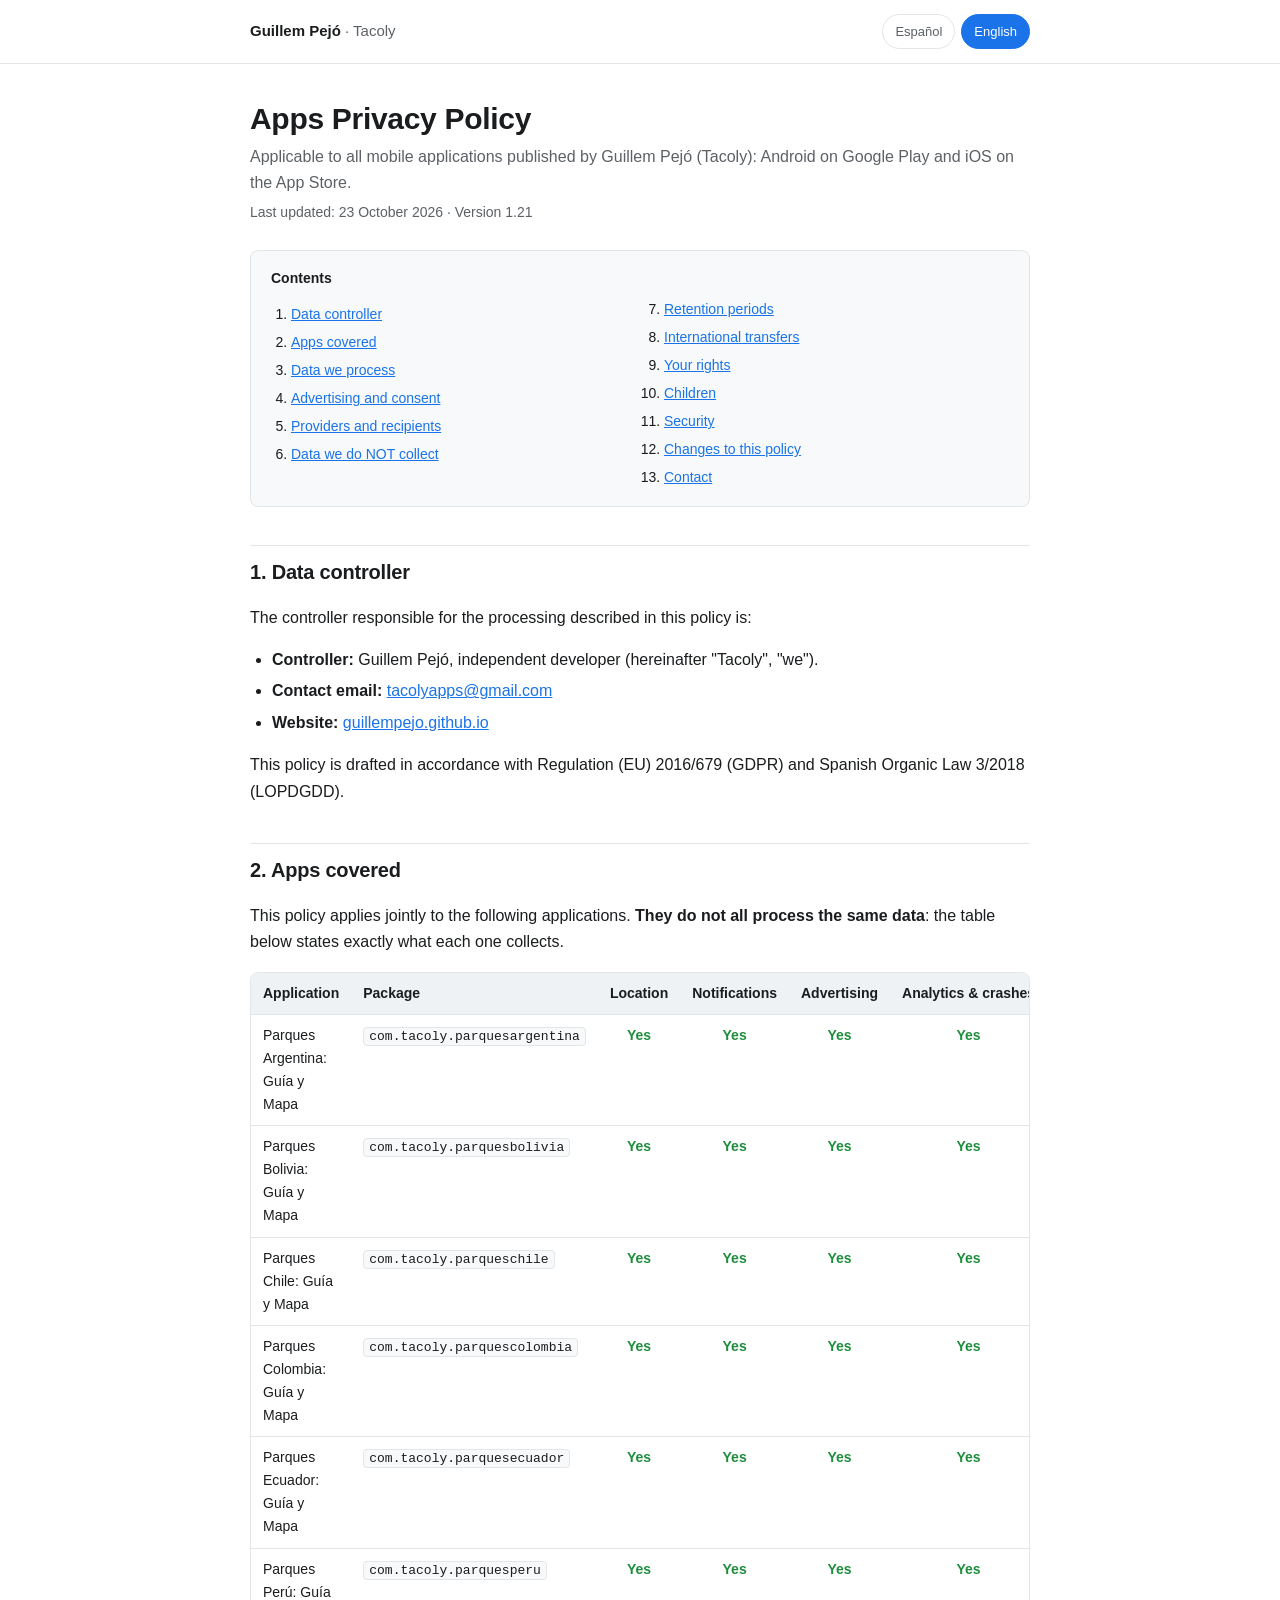
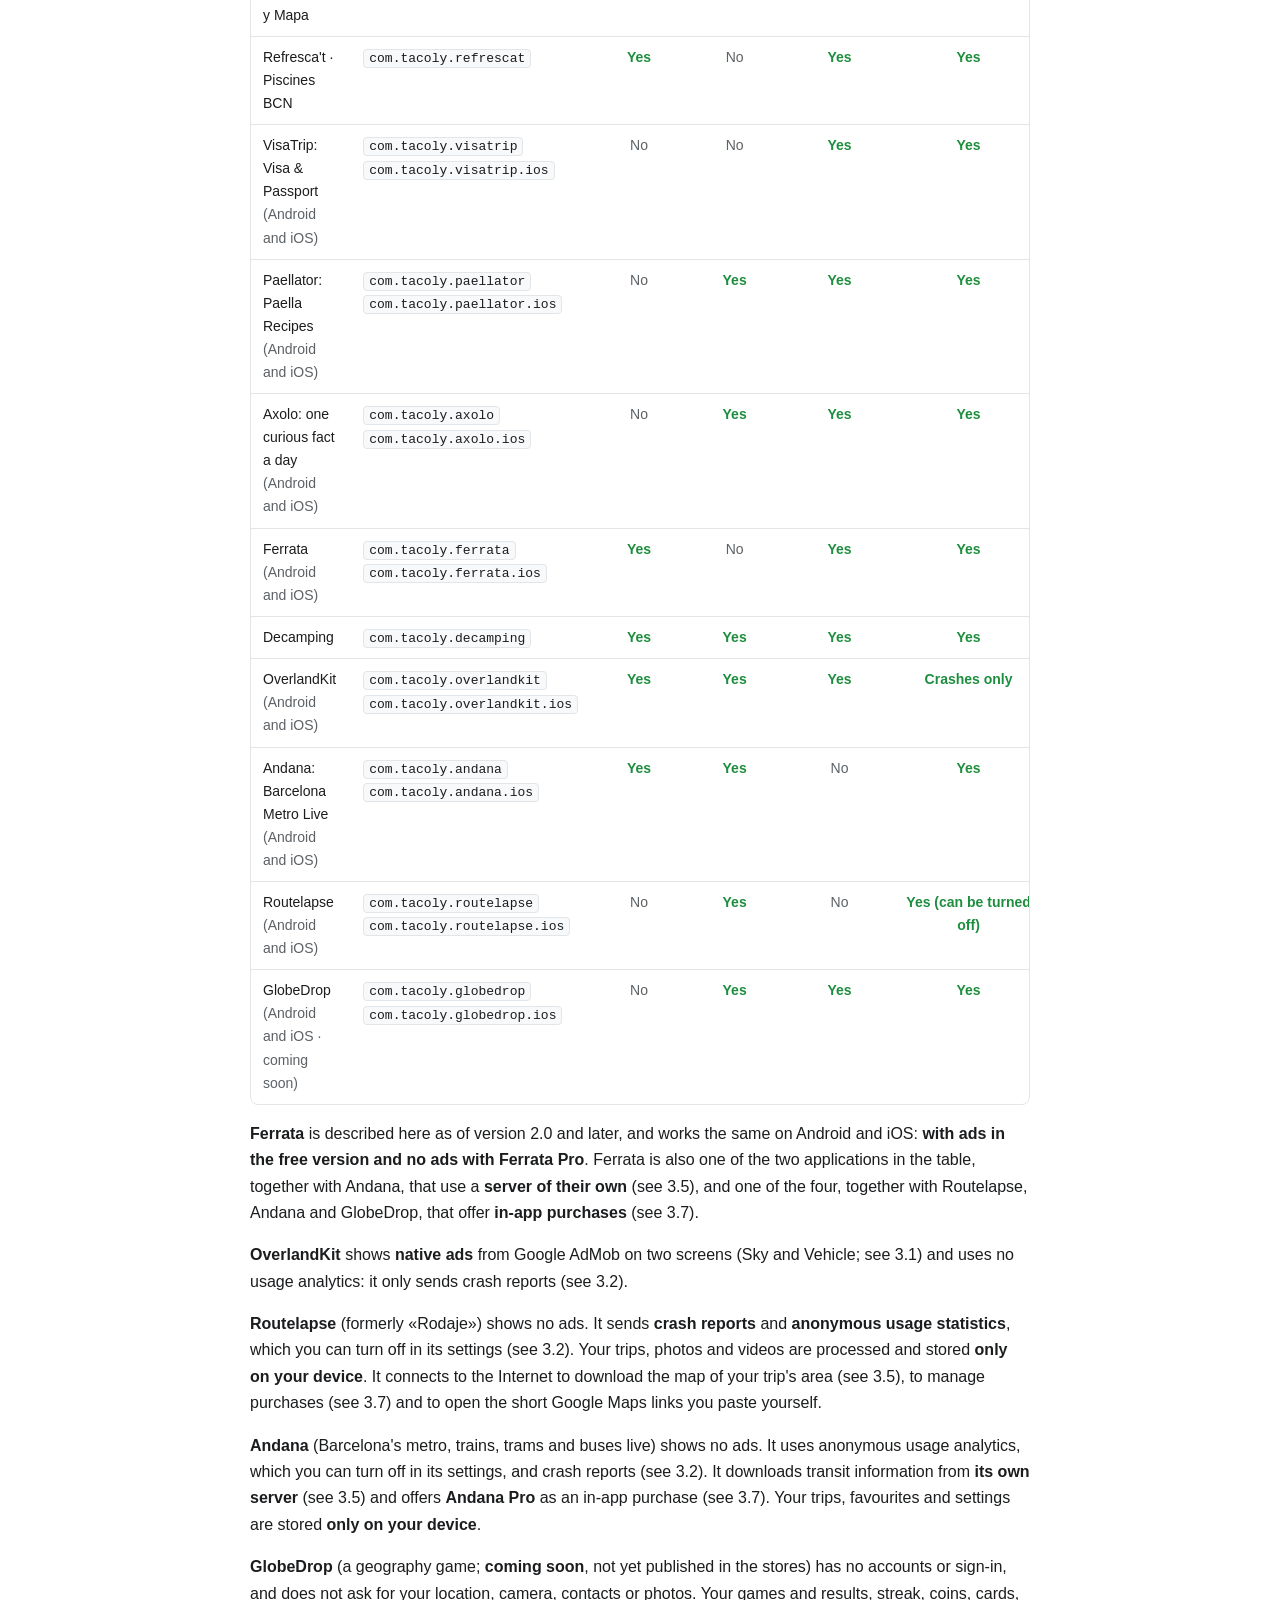
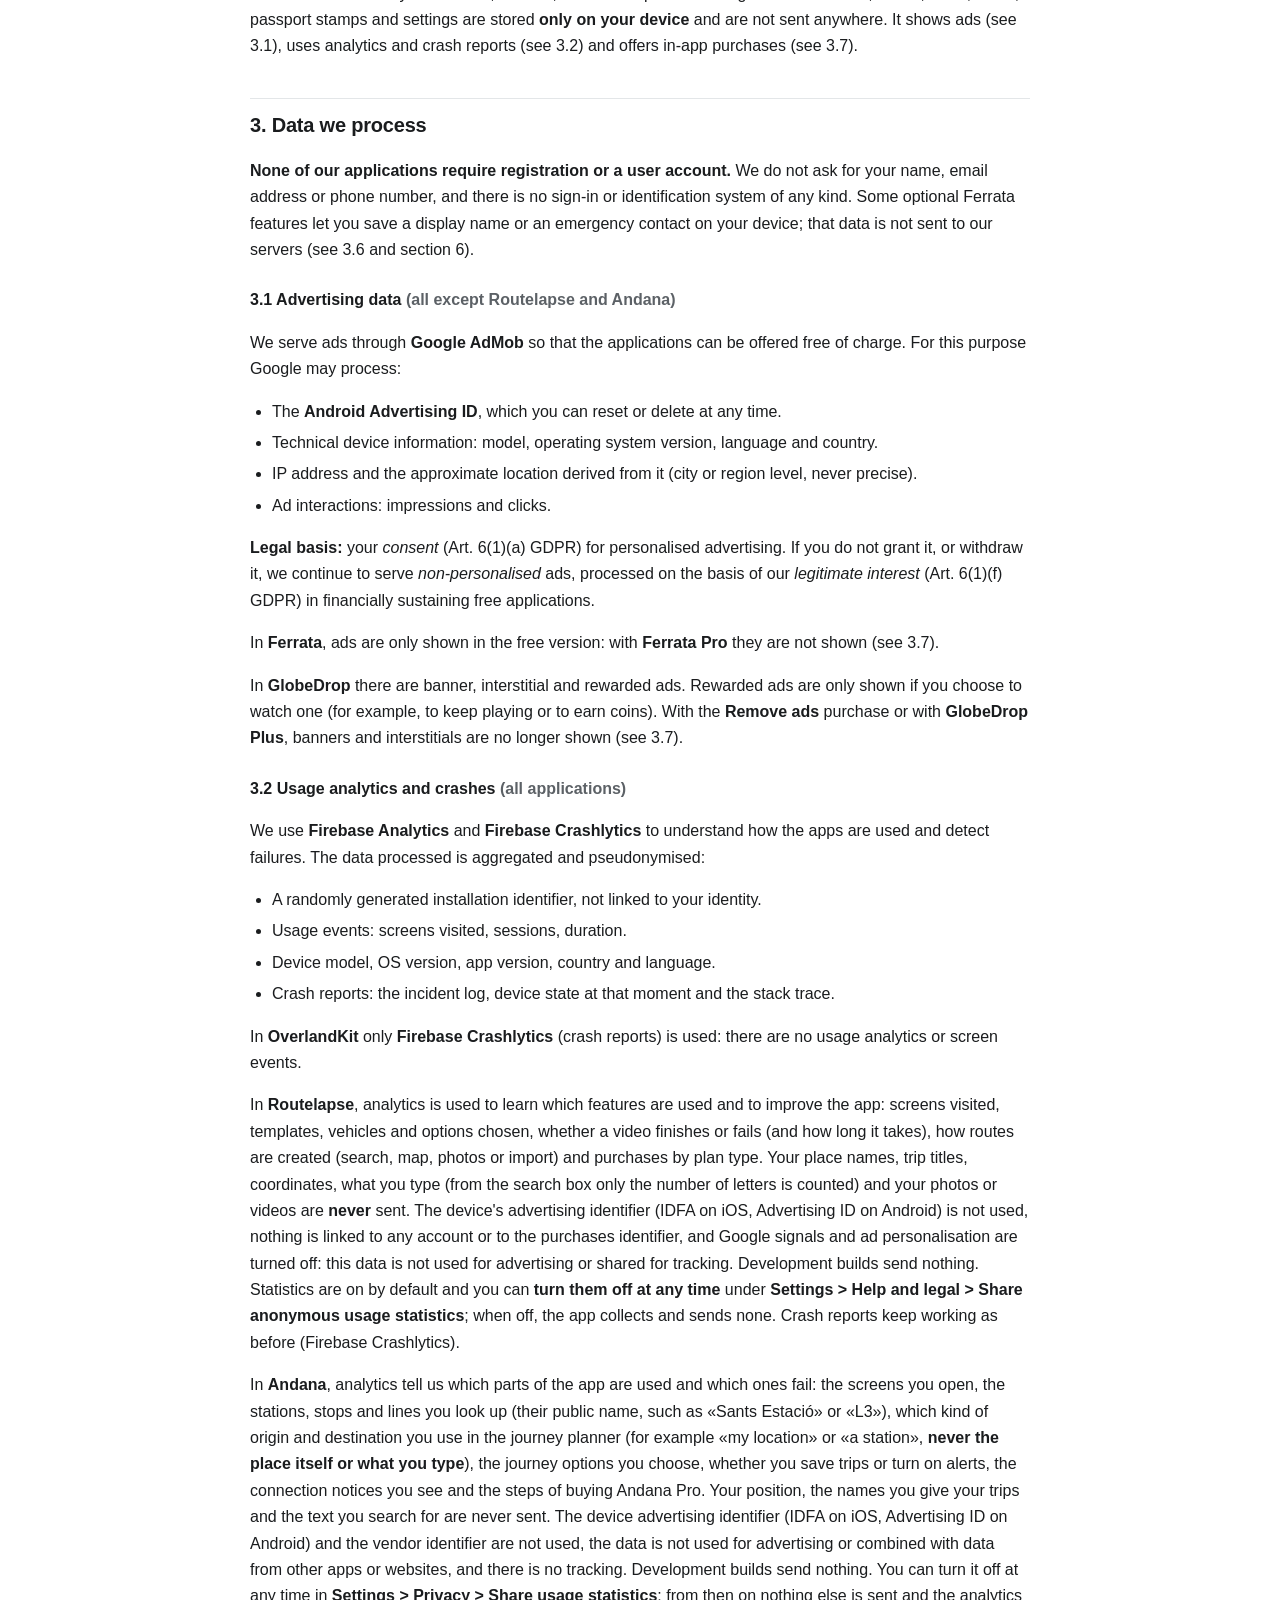
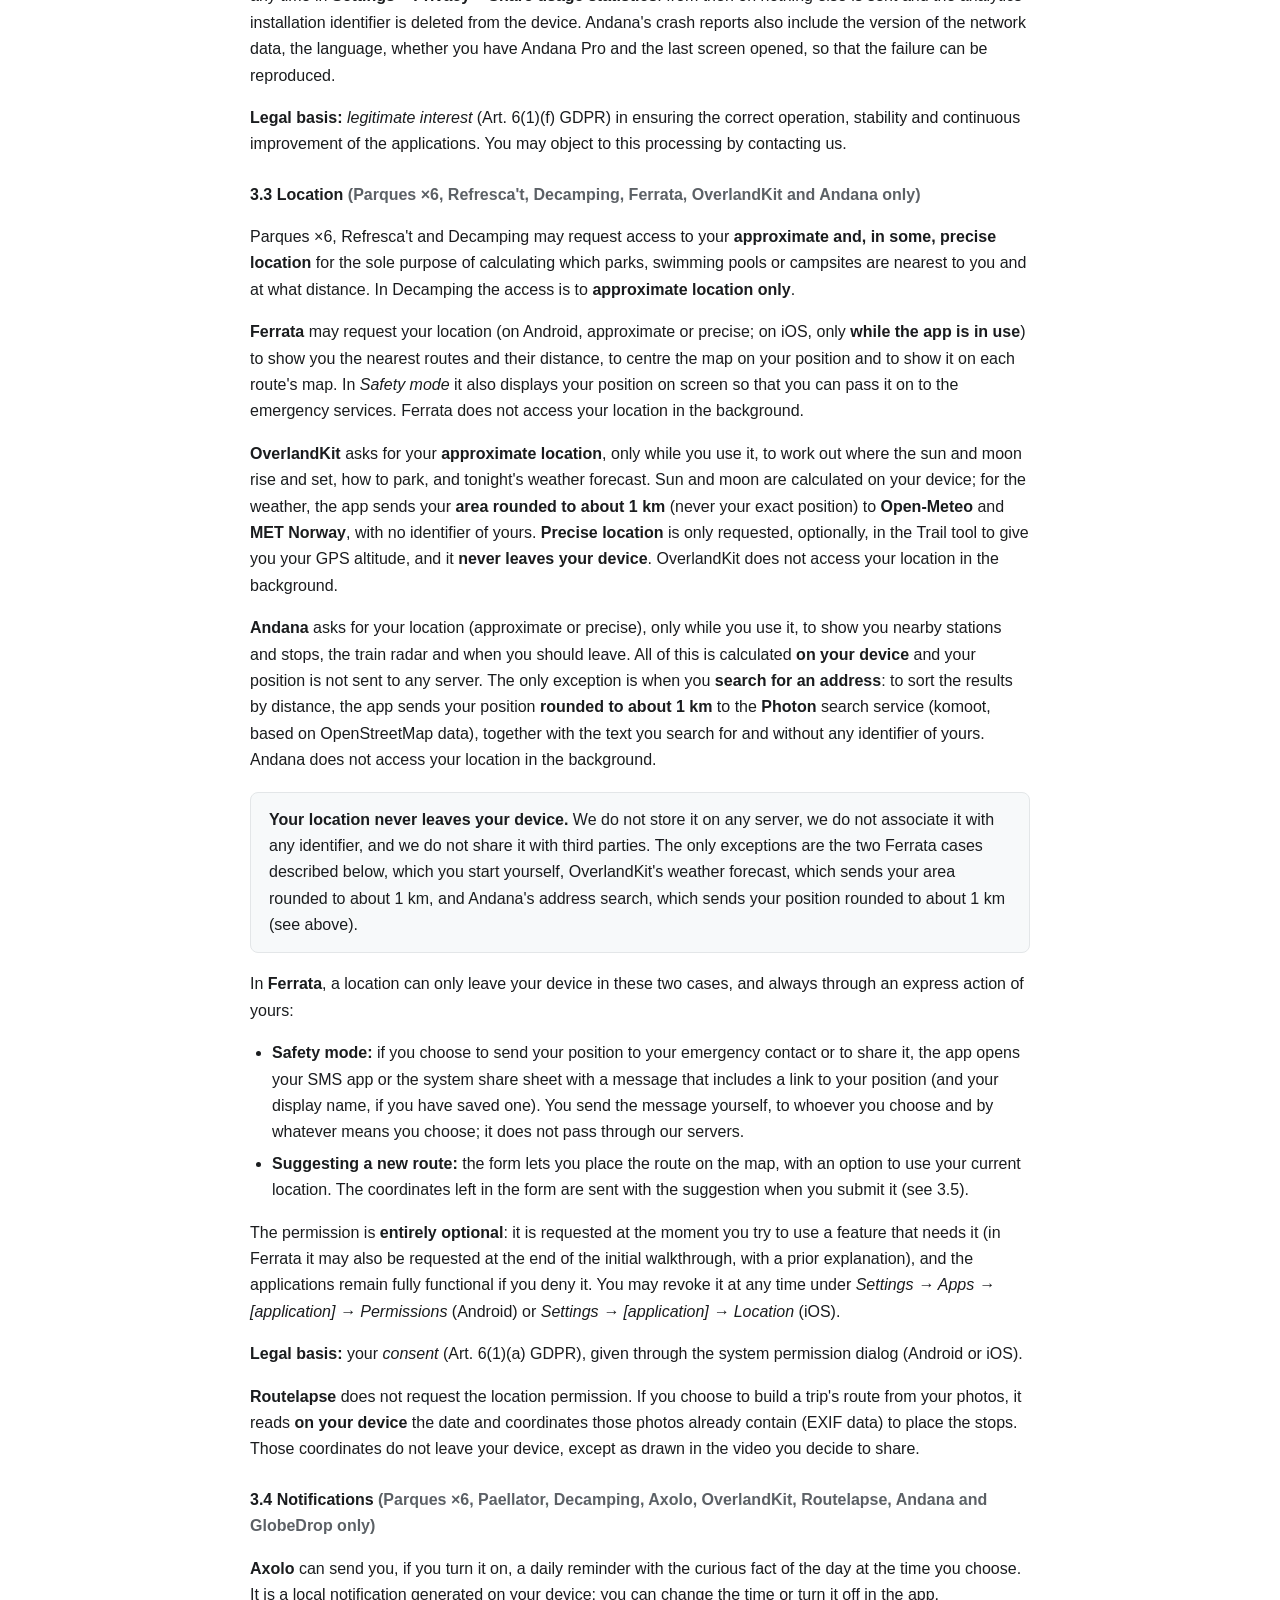
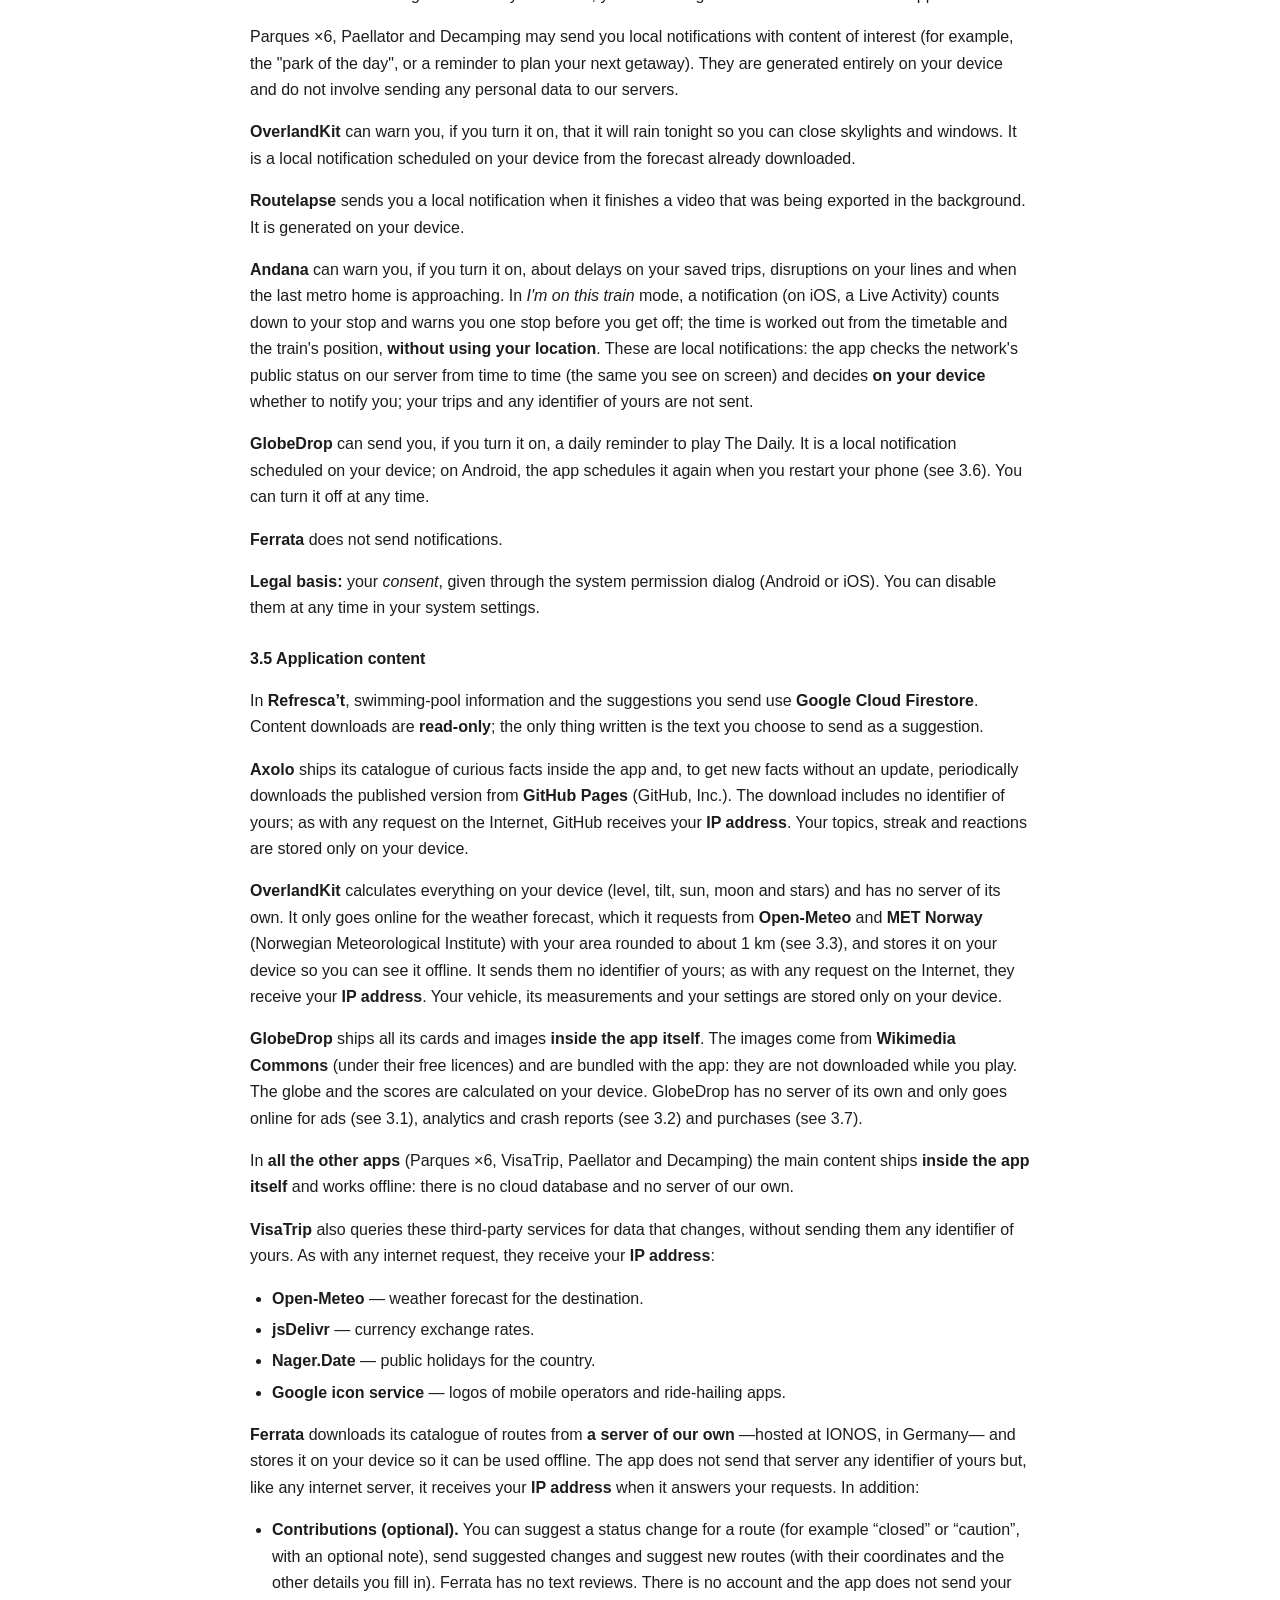
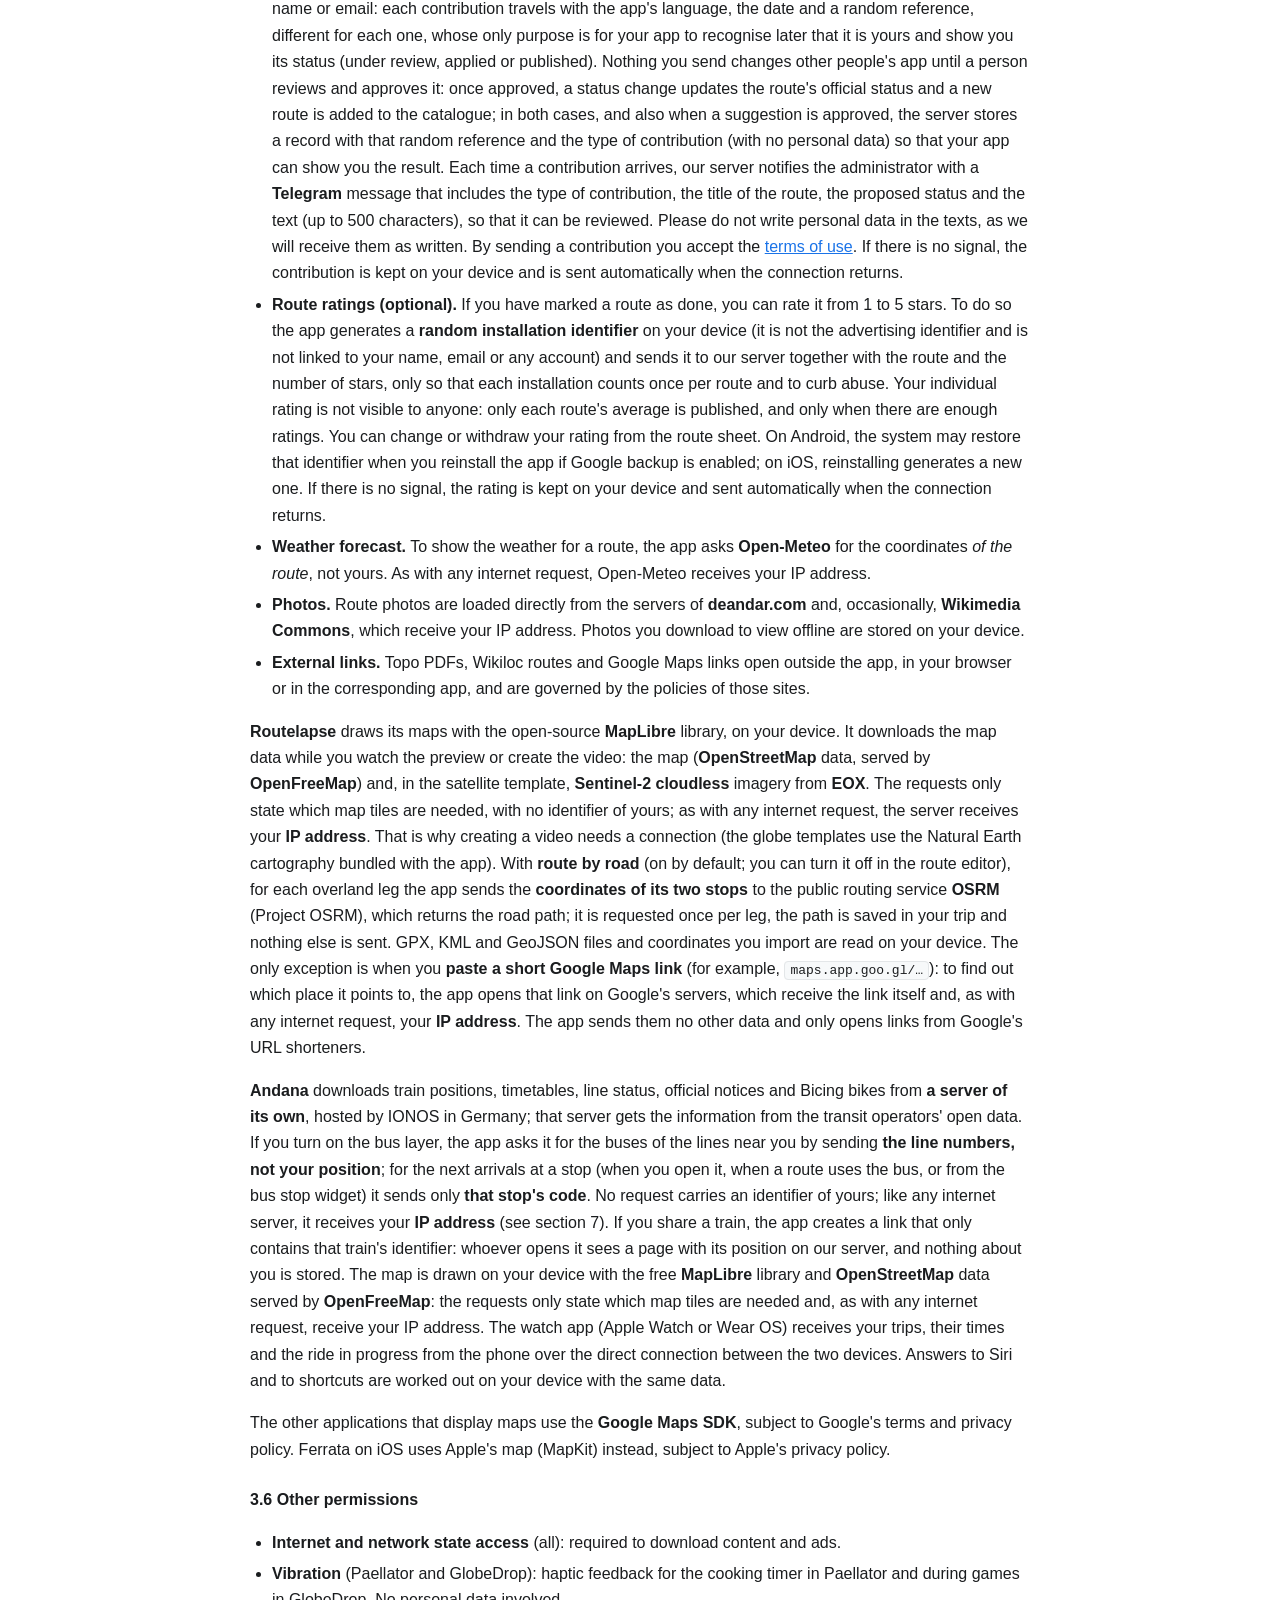
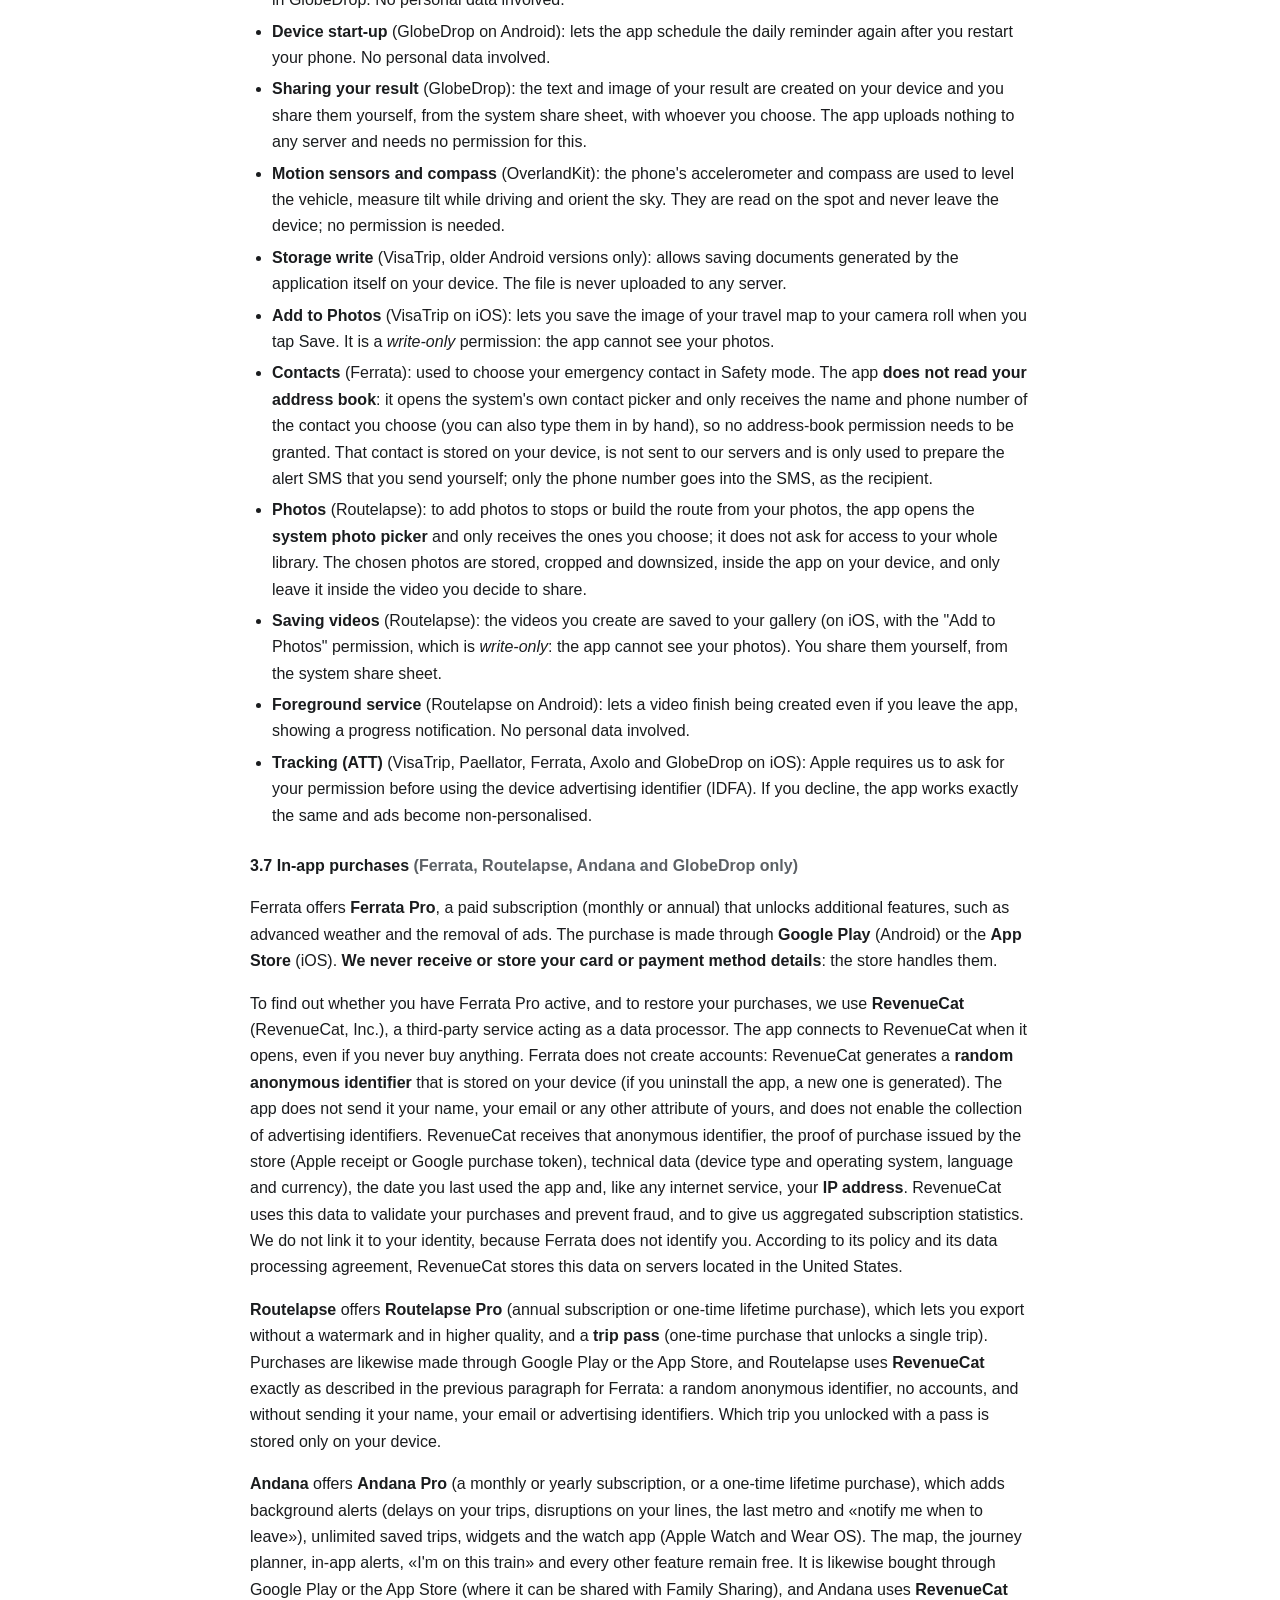
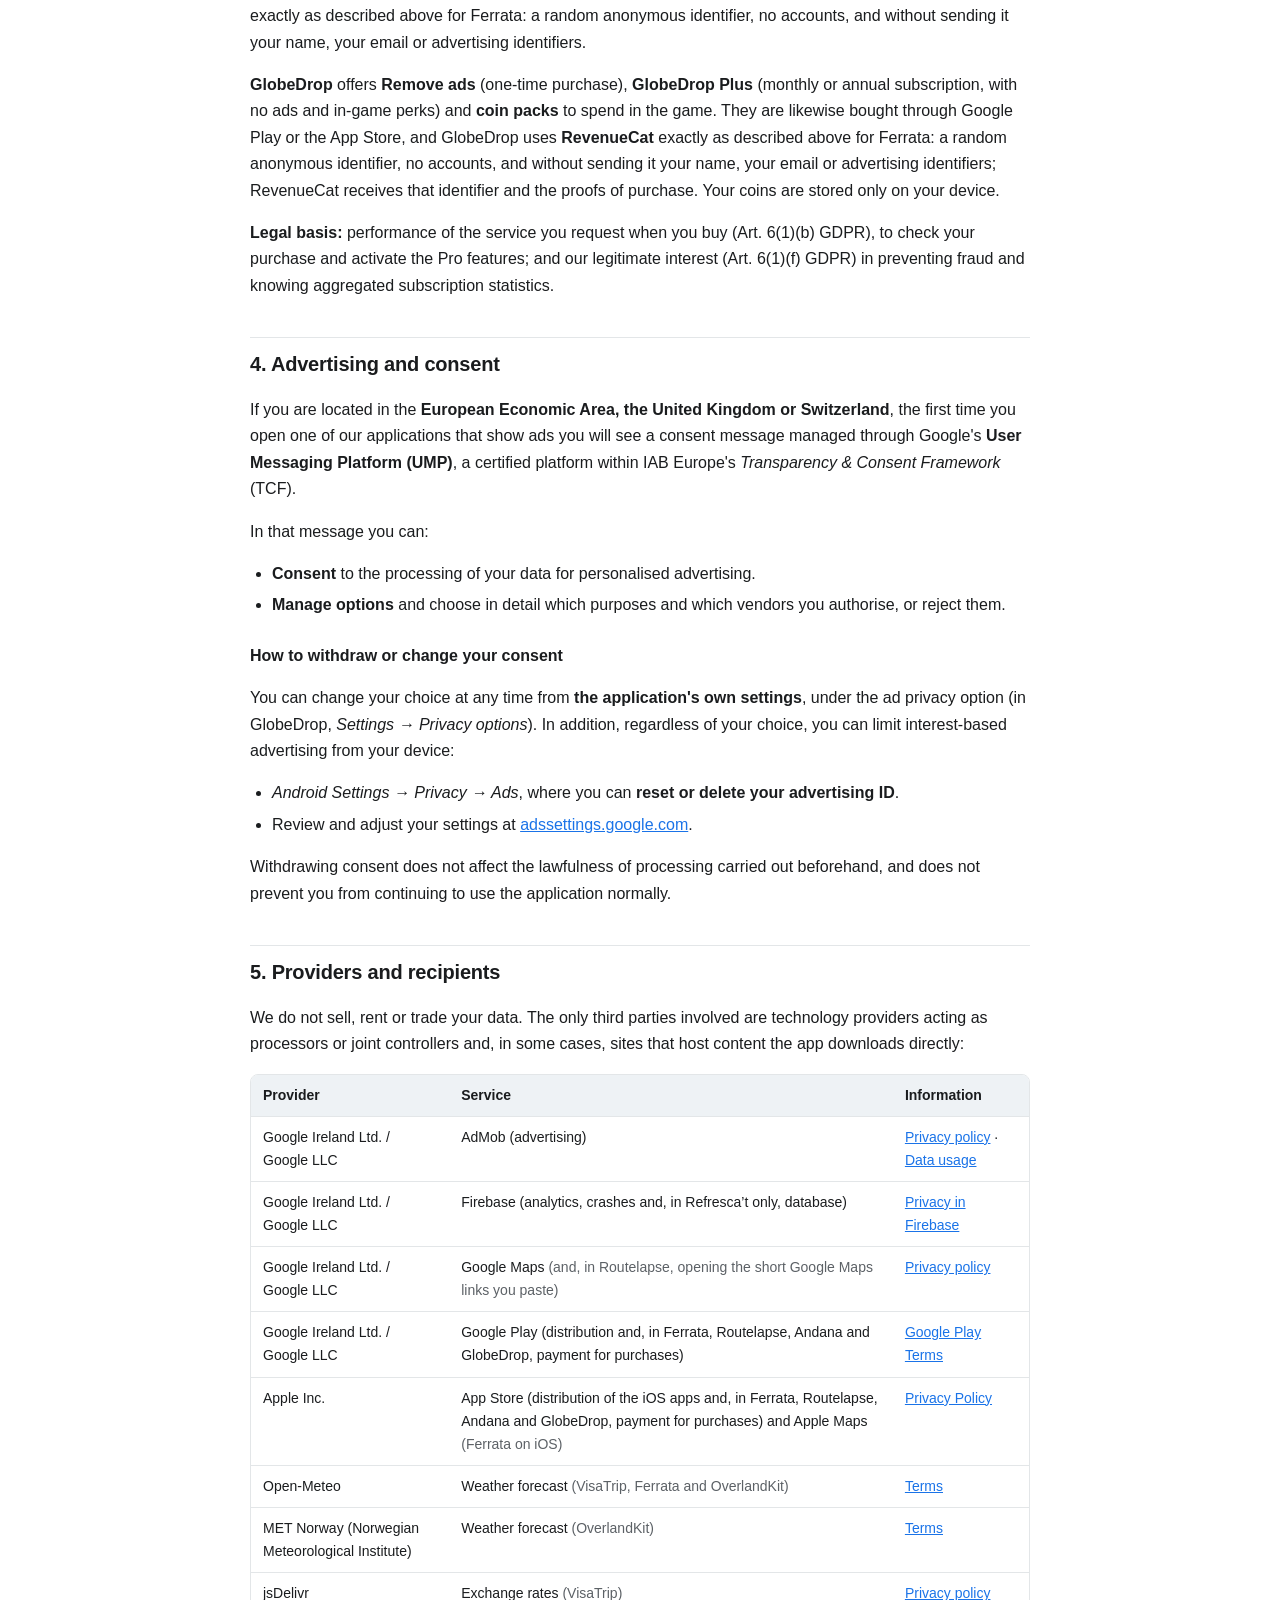
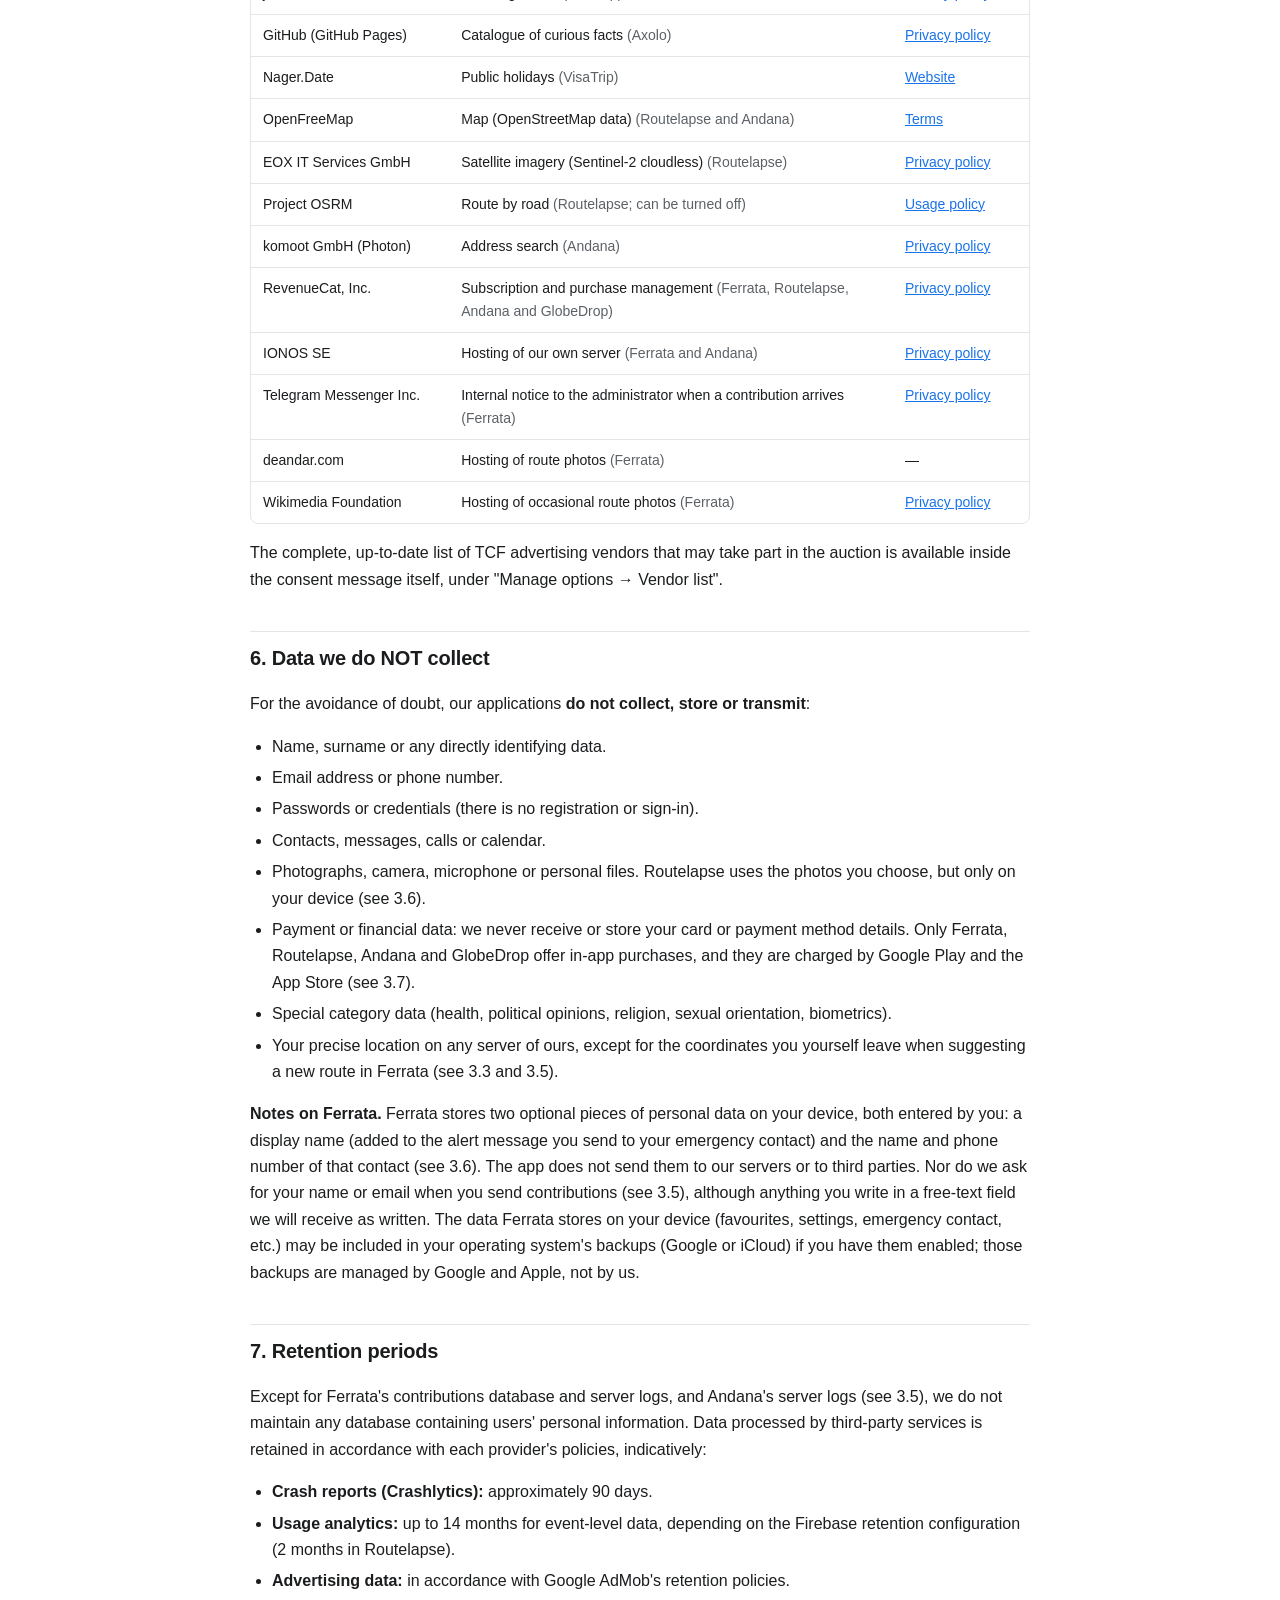
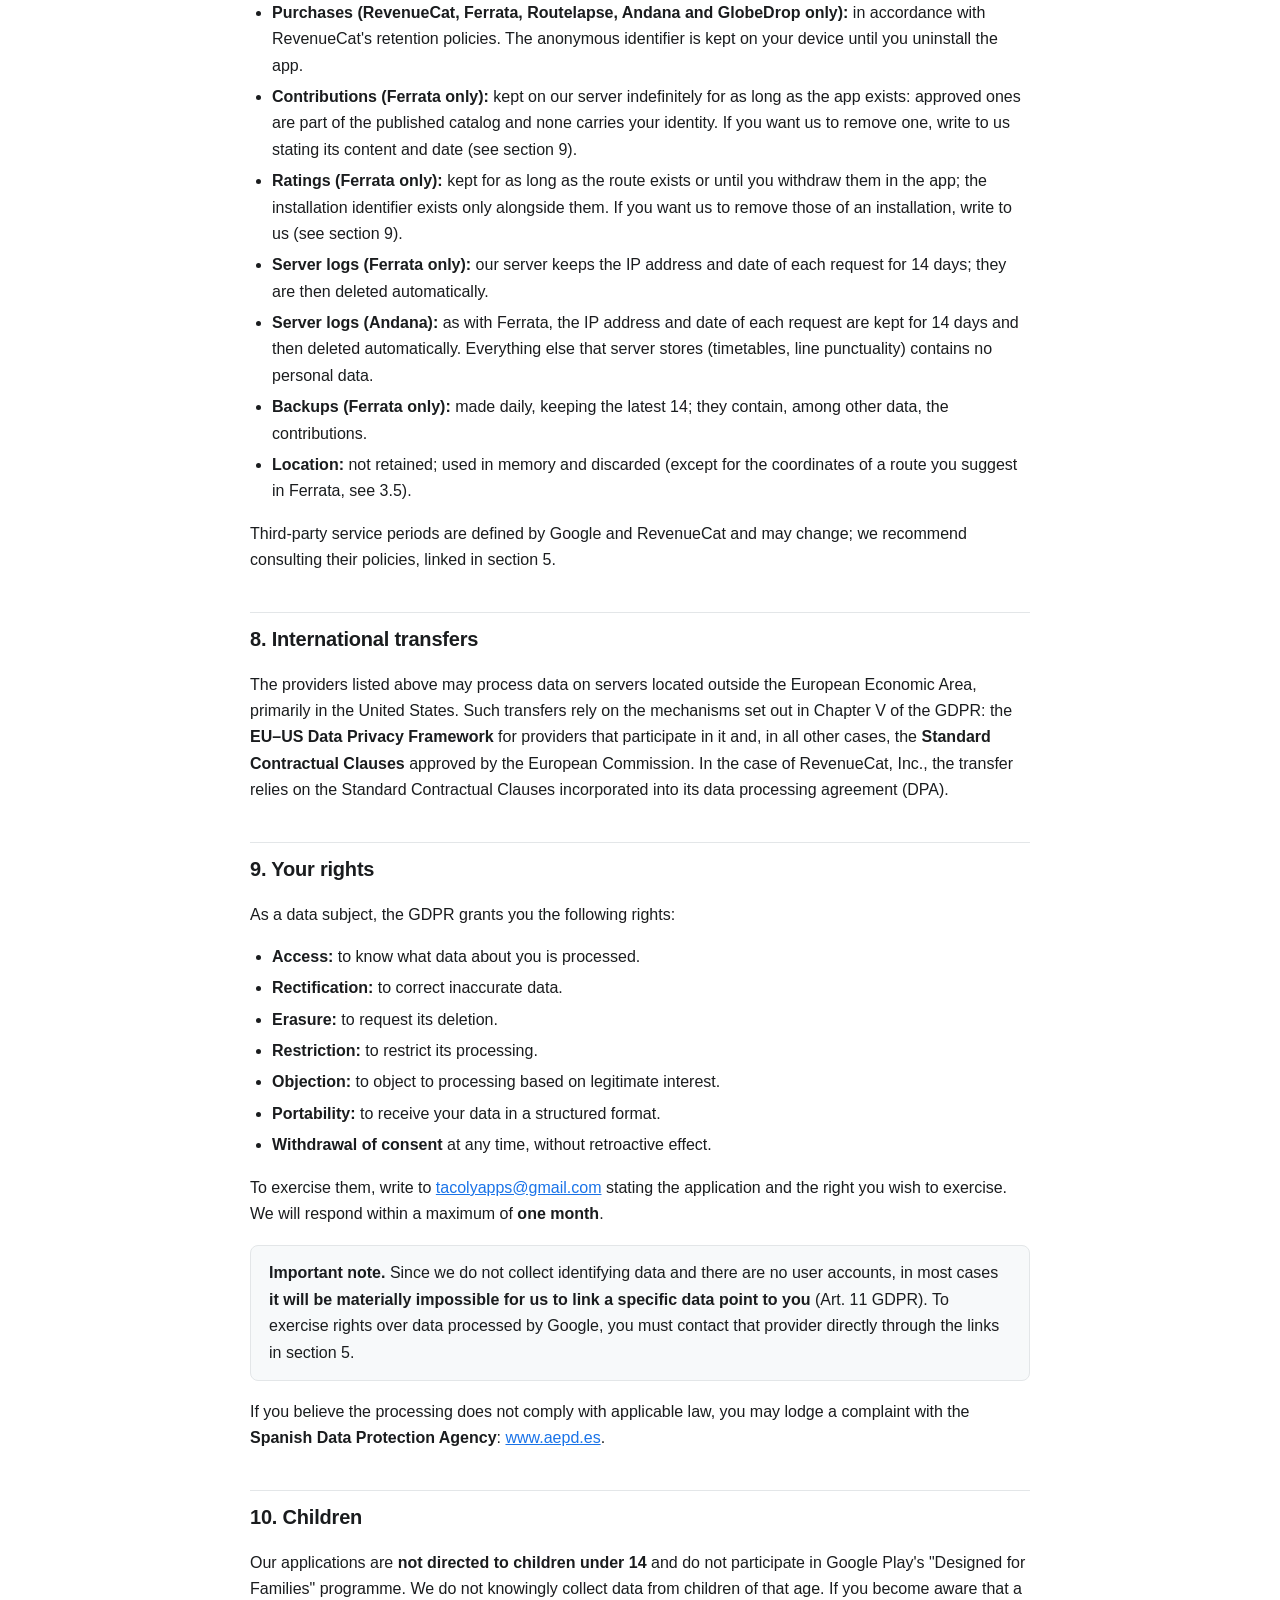
==== commit 7baef218: "Política de privacidad v1.21: Andana vuelve a ofrecer Andana Pro (compras con RevenueCat) Co-Authore" ====
--- a/apps-privacy/index.html
+++ b/apps-privacy/index.html
@@ -102,7 +102,7 @@
 
 <h1>Política de Privacidad de las Aplicaciones</h1>
 <p class="lead">Aplicable a todas las aplicaciones móviles publicadas por Guillem Pejó (Tacoly): Android en Google Play e iOS en la App Store.</p>
-<p class="updated">Última actualización: 22 de octubre de 2026 · Versión 1.20</p>
+<p class="updated">Última actualización: 23 de octubre de 2026 · Versión 1.21</p>
 
 <div class="toc">
   <p>Contenido</p>
@@ -164,10 +164,10 @@
   </tbody>
 </table>
 </div>
-<p><strong>Ferrata</strong> se describe aquí en su versión 2.0 y posteriores, y funciona igual en Android e iOS: <strong>con publicidad en la versión gratuita y sin anuncios con Ferrata Pro</strong>. Ferrata es además una de las dos aplicaciones de la tabla, junto con Andana, que utilizan un <strong>servidor propio</strong> (ver 3.5), y una de las tres, junto con Routelapse y GlobeDrop, que ofrecen <strong>compras dentro de la aplicación</strong> (ver 3.7).</p>
+<p><strong>Ferrata</strong> se describe aquí en su versión 2.0 y posteriores, y funciona igual en Android e iOS: <strong>con publicidad en la versión gratuita y sin anuncios con Ferrata Pro</strong>. Ferrata es además una de las dos aplicaciones de la tabla, junto con Andana, que utilizan un <strong>servidor propio</strong> (ver 3.5), y una de las cuatro, junto con Routelapse, Andana y GlobeDrop, que ofrecen <strong>compras dentro de la aplicación</strong> (ver 3.7).</p>
 <p><strong>OverlandKit</strong> muestra <strong>anuncios nativos</strong> de Google AdMob en dos pantallas (Cielo y Vehículo; ver 3.1) y no usa analítica de uso: solo envía informes de fallos (ver 3.2).</p>
 <p><strong>Routelapse</strong> (antes «Rodaje») no muestra publicidad. Envía <strong>informes de fallos</strong> y <strong>estadísticas de uso anónimas</strong>, que puedes desactivar en sus ajustes (ver 3.2). Tus viajes, tus fotos y tus vídeos se procesan y se guardan <strong>solo en tu dispositivo</strong>. Se conecta a Internet para descargar el mapa de la zona de tu viaje (ver 3.5), para gestionar las compras (ver 3.7) y para abrir los enlaces cortos de Google Maps que pegues tú.</p>
-<p><strong>Andana</strong> (metro, trenes, tranvía y autobuses de Barcelona en directo) no muestra publicidad. Usa analítica de uso anónima, que puedes desactivar en sus ajustes, e informes de fallos (ver 3.2). Descarga la información del transporte de <strong>su propio servidor</strong> (ver 3.5). Es <strong>gratuita y no tiene compras dentro de la aplicación</strong>. Tus viajes, tus favoritos y tus ajustes se guardan <strong>solo en tu dispositivo</strong>.</p>
+<p><strong>Andana</strong> (metro, trenes, tranvía y autobuses de Barcelona en directo) no muestra publicidad. Usa analítica de uso anónima, que puedes desactivar en sus ajustes, e informes de fallos (ver 3.2). Descarga la información del transporte de <strong>su propio servidor</strong> (ver 3.5) y ofrece <strong>Andana Pro</strong> como compra dentro de la aplicación (ver 3.7). Tus viajes, tus favoritos y tus ajustes se guardan <strong>solo en tu dispositivo</strong>.</p>
 <p><strong>GlobeDrop</strong> (juego de geografía; <strong>en preparación</strong>, todavía no está publicada en las tiendas) no tiene cuentas ni inicio de sesión, y no pide tu ubicación, la cámara, tus contactos ni tus fotos. Tus partidas y resultados, tu racha, tus monedas, tus cartas, los sellos de tu pasaporte y tus ajustes se guardan <strong>solo en tu dispositivo</strong> y no se envían a ningún sitio. Muestra publicidad (ver 3.1), usa analítica e informes de fallos (ver 3.2) y ofrece compras dentro de la aplicación (ver 3.7).</p>
 
 <h2 id="es-3">3. Datos que tratamos</h2>
@@ -196,7 +196,7 @@
 </ul>
 <p>En <strong>OverlandKit</strong> solo se usa <strong>Firebase Crashlytics</strong> (informes de fallos): no hay analítica de uso ni eventos de pantallas.</p>
 <p>En <strong>Routelapse</strong>, la analítica sirve para saber qué funciones se usan y mejorar la aplicación: pantallas visitadas, plantillas, vehículos y opciones elegidos, si un vídeo se termina o falla (y cuánto tarda), cómo se crean las rutas (buscador, mapa, fotos o importación) y las compras por tipo de plan. <strong>Nunca</strong> se envían los nombres de tus lugares, los títulos de tus viajes, coordenadas, lo que escribes (del buscador solo se cuenta cuántas letras tiene la búsqueda) ni tus fotos o vídeos. No se usa el identificador de publicidad del dispositivo (IDFA en iOS, Advertising ID en Android), no se vincula con ninguna cuenta ni con el identificador de compras, y las señales de Google y la personalización de anuncios están desactivadas: estos datos no se usan para publicidad ni se comparten para hacer seguimiento. Las versiones de desarrollo no envían nada. Las estadísticas están activadas de serie y puedes <strong>desactivarlas en cualquier momento</strong> en <strong>Ajustes &gt; Ayuda y legal &gt; Compartir estadísticas de uso anónimas</strong>; desactivadas, la aplicación no recoge ni envía ninguna. Los informes de fallos siguen funcionando igual (Firebase Crashlytics).</p>
-<p>En <strong>Andana</strong>, la analítica sirve para saber qué partes de la aplicación se usan y cuáles fallan: las pantallas que abres, las estaciones, paradas y líneas que consultas (su nombre público, como «Sants Estació» o «L3»), qué tipo de origen y destino usas en el planificador (por ejemplo «mi ubicación» o «una estación», <strong>nunca el lugar ni lo que escribes</strong>), las opciones de viaje que eliges, si guardas viajes o activas avisos y los avisos de conexión que ves. Nunca se envían tu posición, el nombre que pones a tus viajes ni el texto que buscas. No se usa el identificador de publicidad del dispositivo (IDFA en iOS, Advertising ID en Android) ni el identificador del fabricante, no se usa para publicidad ni se combina con datos de otras aplicaciones o sitios web, y no hay rastreo. Las versiones de desarrollo no envían nada. Puedes desactivarla cuando quieras en <strong>Ajustes &gt; Privacidad &gt; Compartir estadísticas de uso</strong>: desde ese momento no se envía nada más y se borra del dispositivo el identificador de instalación de la analítica. Los informes de fallos de Andana incluyen, además, la versión de los datos de la red, el idioma y la última pantalla abierta, para poder reproducir el fallo.</p>
+<p>En <strong>Andana</strong>, la analítica sirve para saber qué partes de la aplicación se usan y cuáles fallan: las pantallas que abres, las estaciones, paradas y líneas que consultas (su nombre público, como «Sants Estació» o «L3»), qué tipo de origen y destino usas en el planificador (por ejemplo «mi ubicación» o «una estación», <strong>nunca el lugar ni lo que escribes</strong>), las opciones de viaje que eliges, si guardas viajes o activas avisos, los avisos de conexión que ves y el recorrido de la compra de Andana Pro. Nunca se envían tu posición, el nombre que pones a tus viajes ni el texto que buscas. No se usa el identificador de publicidad del dispositivo (IDFA en iOS, Advertising ID en Android) ni el identificador del fabricante, no se usa para publicidad ni se combina con datos de otras aplicaciones o sitios web, y no hay rastreo. Las versiones de desarrollo no envían nada. Puedes desactivarla cuando quieras en <strong>Ajustes &gt; Privacidad &gt; Compartir estadísticas de uso</strong>: desde ese momento no se envía nada más y se borra del dispositivo el identificador de instalación de la analítica. Los informes de fallos de Andana incluyen, además, la versión de los datos de la red, el idioma, si tienes Andana Pro y la última pantalla abierta, para poder reproducir el fallo.</p>
 <p><strong>Base jurídica:</strong> <em>interés legítimo</em> (art. 6.1.f RGPD) en garantizar el correcto funcionamiento y la estabilidad de las aplicaciones. Puedes oponerte a este tratamiento escribiéndonos.</p>
 
 <h3>3.3 Ubicación <span class="no">(solo Parques ×6, Refresca't, Decamping, Ferrata, OverlandKit y Andana)</span></h3>
@@ -267,10 +267,11 @@
   <li><strong>Seguimiento (ATT)</strong> (VisaTrip, Paellator, Ferrata, Axolo y GlobeDrop en iOS): Apple exige pedirte permiso antes de usar el identificador de publicidad del dispositivo (IDFA). Si lo rechazas, la aplicación sigue funcionando igual y los anuncios pasan a ser no personalizados.</li>
 </ul>
 
-<h3>3.7 Compras dentro de la aplicación <span class="no">(solo Ferrata, Routelapse y GlobeDrop)</span></h3>
+<h3>3.7 Compras dentro de la aplicación <span class="no">(solo Ferrata, Routelapse, Andana y GlobeDrop)</span></h3>
 <p>Ferrata ofrece <strong>Ferrata Pro</strong>, una suscripción de pago (mensual o anual) que desbloquea funciones adicionales, como la meteorología avanzada y la ausencia de anuncios. La compra se realiza a través de <strong>Google Play</strong> (Android) o de la <strong>App Store</strong> (iOS). <strong>Nosotros nunca recibimos ni almacenamos los datos de tu tarjeta ni de tu método de pago</strong>: los gestiona la tienda.</p>
 <p>Para saber si tienes Ferrata Pro activo, y para restaurar tus compras, usamos <strong>RevenueCat</strong> (RevenueCat, Inc.), un servicio de terceros que actúa como encargado del tratamiento. La aplicación se conecta con RevenueCat al abrirse, también si nunca compras nada. Ferrata no crea cuentas: RevenueCat genera un <strong>identificador anónimo y aleatorio</strong> que se guarda en tu dispositivo (si desinstalas la aplicación, se genera uno nuevo). La aplicación no le envía tu nombre, tu correo ni ningún otro atributo tuyo, ni activa la recogida de identificadores de publicidad. RevenueCat recibe ese identificador anónimo, el justificante de compra que emite la tienda (recibo de Apple o token de compra de Google), datos técnicos (tipo de dispositivo y sistema operativo, idioma y moneda), la fecha de la última vez que usaste la aplicación y, como cualquier servicio de Internet, tu <strong>dirección IP</strong>. RevenueCat utiliza estos datos para validar tus compras y prevenir fraudes, y para ofrecernos estadísticas agregadas de suscripciones. No los vinculamos a tu identidad, porque Ferrata no te identifica. Según su política y su acuerdo de tratamiento de datos, RevenueCat almacena estos datos en servidores situados en Estados Unidos.</p>
 <p><strong>Routelapse</strong> ofrece <strong>Routelapse Pro</strong> (suscripción anual o compra única para siempre), que permite exportar sin marca de agua y en mayor calidad, y un <strong>pase de viaje</strong> (compra única que desbloquea un solo viaje). Las compras se hacen igualmente a través de Google Play o de la App Store, y Routelapse usa <strong>RevenueCat</strong> exactamente como se describe en el párrafo anterior para Ferrata: identificador anónimo y aleatorio, sin cuentas y sin enviarle tu nombre, tu correo ni identificadores de publicidad. Qué viaje has desbloqueado con un pase se guarda solo en tu dispositivo.</p>
+<p><strong>Andana</strong> ofrece <strong>Andana Pro</strong> (suscripción mensual o anual, o compra única para siempre), que añade los avisos en segundo plano (retrasos de tus viajes, incidencias de tus líneas, último metro y «avísame para salir»), viajes guardados ilimitados, widgets y la aplicación del reloj (Apple Watch y Wear OS). El mapa, el planificador, los avisos dentro de la aplicación, «voy en el tren» y el resto de funciones siguen siendo gratuitos. Se compra igualmente a través de Google Play o de la App Store (donde se puede compartir con «En familia»), y Andana usa <strong>RevenueCat</strong> exactamente como se describe más arriba para Ferrata: identificador anónimo y aleatorio, sin cuentas y sin enviarle tu nombre, tu correo ni identificadores de publicidad.</p>
 <p><strong>GlobeDrop</strong> ofrece <strong>Quitar anuncios</strong> (compra única), <strong>GlobeDrop Plus</strong> (suscripción mensual o anual, sin anuncios y con ventajas en el juego) y <strong>paquetes de monedas</strong> para gastar dentro del juego. Se compran igualmente a través de Google Play o de la App Store, y GlobeDrop usa <strong>RevenueCat</strong> exactamente como se describe más arriba para Ferrata: identificador anónimo y aleatorio, sin cuentas y sin enviarle tu nombre, tu correo ni identificadores de publicidad; RevenueCat recibe ese identificador y los justificantes de compra. Tus monedas se guardan solo en tu dispositivo.</p>
 <p><strong>Base jurídica:</strong> la ejecución del servicio que solicitas al comprar (art. 6.1.b RGPD), para comprobar tu compra y activar las funciones Pro; y nuestro interés legítimo (art. 6.1.f RGPD) en prevenir fraudes y conocer estadísticas agregadas de suscripciones.</p>
 
@@ -298,8 +299,8 @@
     <tr><td>Google Ireland Ltd. / Google LLC</td><td>AdMob (publicidad)</td><td><a href="https://policies.google.com/privacy" target="_blank" rel="noopener">Política de privacidad</a> · <a href="https://policies.google.com/technologies/partner-sites" target="_blank" rel="noopener">Uso de datos</a></td></tr>
     <tr><td>Google Ireland Ltd. / Google LLC</td><td>Firebase (analítica, errores y, solo en Refresca’t, base de datos)</td><td><a href="https://firebase.google.com/support/privacy" target="_blank" rel="noopener">Privacidad en Firebase</a></td></tr>
     <tr><td>Google Ireland Ltd. / Google LLC</td><td>Google Maps <span class="no">(y, en Routelapse, apertura de los enlaces cortos de Google Maps que pegas)</span></td><td><a href="https://policies.google.com/privacy" target="_blank" rel="noopener">Política de privacidad</a></td></tr>
-    <tr><td>Google Ireland Ltd. / Google LLC</td><td>Google Play (distribución y, en Ferrata, Routelapse y GlobeDrop, cobro de las compras)</td><td><a href="https://play.google.com/about/play-terms/" target="_blank" rel="noopener">Condiciones de Google Play</a></td></tr>
-    <tr><td>Apple Inc.</td><td>App Store (distribución de las aplicaciones iOS y, en Ferrata, Routelapse y GlobeDrop, cobro de las compras) y mapas de Apple <span class="no">(Ferrata en iOS)</span></td><td><a href="https://www.apple.com/legal/privacy/" target="_blank" rel="noopener">Política de privacidad</a></td></tr>
+    <tr><td>Google Ireland Ltd. / Google LLC</td><td>Google Play (distribución y, en Ferrata, Routelapse, Andana y GlobeDrop, cobro de las compras)</td><td><a href="https://play.google.com/about/play-terms/" target="_blank" rel="noopener">Condiciones de Google Play</a></td></tr>
+    <tr><td>Apple Inc.</td><td>App Store (distribución de las aplicaciones iOS y, en Ferrata, Routelapse, Andana y GlobeDrop, cobro de las compras) y mapas de Apple <span class="no">(Ferrata en iOS)</span></td><td><a href="https://www.apple.com/legal/privacy/" target="_blank" rel="noopener">Política de privacidad</a></td></tr>
     <tr><td>Open-Meteo</td><td>Previsión meteorológica <span class="no">(VisaTrip, Ferrata y OverlandKit)</span></td><td><a href="https://open-meteo.com/en/terms" target="_blank" rel="noopener">Condiciones</a></td></tr>
     <tr><td>MET Norway (Instituto Meteorológico de Noruega)</td><td>Previsión meteorológica <span class="no">(OverlandKit)</span></td><td><a href="https://api.met.no/doc/TermsOfService" target="_blank" rel="noopener">Condiciones</a></td></tr>
     <tr><td>jsDelivr</td><td>Tipos de cambio <span class="no">(VisaTrip)</span></td><td><a href="https://www.jsdelivr.com/terms/privacy-policy-jsdelivr-net" target="_blank" rel="noopener">Política de privacidad</a></td></tr>
@@ -309,7 +310,7 @@
     <tr><td>EOX IT Services GmbH</td><td>Imágenes de satélite (Sentinel-2 cloudless) <span class="no">(Routelapse)</span></td><td><a href="https://eox.at/privacy-notice/" target="_blank" rel="noopener">Política de privacidad</a></td></tr>
     <tr><td>Project OSRM</td><td>Ruta por carretera <span class="no">(Routelapse; se puede desactivar)</span></td><td><a href="https://github.com/Project-OSRM/osrm-backend/wiki/Api-usage-policy" target="_blank" rel="noopener">Condiciones de uso</a></td></tr>
     <tr><td>komoot GmbH (Photon)</td><td>Búsqueda de direcciones <span class="no">(Andana)</span></td><td><a href="https://www.komoot.com/privacy" target="_blank" rel="noopener">Política de privacidad</a></td></tr>
-    <tr><td>RevenueCat, Inc.</td><td>Gestión de suscripciones y compras <span class="no">(Ferrata, Routelapse y GlobeDrop)</span></td><td><a href="https://www.revenuecat.com/privacy" target="_blank" rel="noopener">Política de privacidad</a></td></tr>
+    <tr><td>RevenueCat, Inc.</td><td>Gestión de suscripciones y compras <span class="no">(Ferrata, Routelapse, Andana y GlobeDrop)</span></td><td><a href="https://www.revenuecat.com/privacy" target="_blank" rel="noopener">Política de privacidad</a></td></tr>
     <tr><td>IONOS SE</td><td>Alojamiento del servidor propio <span class="no">(Ferrata y Andana)</span></td><td><a href="https://www.ionos.com/terms-gtc/privacy-policy/" target="_blank" rel="noopener">Política de privacidad</a></td></tr>
     <tr><td>Telegram Messenger Inc.</td><td>Aviso interno a la persona administradora cuando llega una aportación <span class="no">(Ferrata)</span></td><td><a href="https://telegram.org/privacy" target="_blank" rel="noopener">Política de privacidad</a></td></tr>
     <tr><td>deandar.com</td><td>Alojamiento de las fotos de las vías <span class="no">(Ferrata)</span></td><td>—</td></tr>
@@ -327,7 +328,7 @@
   <li>Contraseñas o credenciales (no existe registro ni inicio de sesión).</li>
   <li>Agenda de contactos, mensajes, llamadas o calendario.</li>
   <li>Fotografías, cámara, micrófono ni archivos personales. Routelapse usa las fotos que tú eliges, pero solo en tu dispositivo (ver 3.6).</li>
-  <li>Datos de pago o financieros: nunca recibimos ni almacenamos los datos de tu tarjeta o de tu método de pago. Solo Ferrata, Routelapse y GlobeDrop ofrecen compras dentro de la aplicación, y las cobran Google Play y la App Store (ver 3.7).</li>
+  <li>Datos de pago o financieros: nunca recibimos ni almacenamos los datos de tu tarjeta o de tu método de pago. Solo Ferrata, Routelapse, Andana y GlobeDrop ofrecen compras dentro de la aplicación, y las cobran Google Play y la App Store (ver 3.7).</li>
   <li>Datos de categorías especiales (salud, ideología, religión, orientación sexual, biometría).</li>
   <li>Tu ubicación precisa en ningún servidor nuestro, salvo las coordenadas que tú mismo dejes al proponer una vía nueva en Ferrata (ver 3.3 y 3.5).</li>
 </ul>
@@ -339,7 +340,7 @@
   <li><strong>Informes de fallos (Crashlytics):</strong> aproximadamente 90 días.</li>
   <li><strong>Analítica de uso:</strong> hasta 14 meses para datos a nivel de evento, según la configuración de retención de Firebase (en Routelapse, 2 meses).</li>
   <li><strong>Datos publicitarios:</strong> según las políticas de conservación de Google AdMob.</li>
-  <li><strong>Compras (RevenueCat, solo Ferrata, Routelapse y GlobeDrop):</strong> según las políticas de conservación de RevenueCat. El identificador anónimo se guarda en tu dispositivo hasta que desinstalas la aplicación.</li>
+  <li><strong>Compras (RevenueCat, solo Ferrata, Routelapse, Andana y GlobeDrop):</strong> según las políticas de conservación de RevenueCat. El identificador anónimo se guarda en tu dispositivo hasta que desinstalas la aplicación.</li>
   <li><strong>Aportaciones (solo Ferrata):</strong> se conservan en nuestro servidor de forma indefinida mientras la aplicación exista: las aprobadas forman parte del catálogo publicado y ninguna lleva tu identidad asociada. Si quieres que retiremos una, escríbenos indicando su contenido y su fecha (ver sección 9).</li>
   <li><strong>Valoraciones (solo Ferrata):</strong> se conservan mientras exista la vía o hasta que las retires desde la aplicación; el identificador de la instalación solo existe junto a ellas. Si quieres que retiremos las de una instalación, escríbenos (ver sección 9).</li>
   <li><strong>Registros del servidor (solo Ferrata):</strong> nuestro servidor guarda la dirección IP y la fecha de cada petición durante 14 días; después se eliminan automáticamente.</li>
@@ -392,7 +393,7 @@
 
 <h1>Apps Privacy Policy</h1>
 <p class="lead">Applicable to all mobile applications published by Guillem Pejó (Tacoly): Android on Google Play and iOS on the App Store.</p>
-<p class="updated">Last updated: 22 October 2026 · Version 1.20</p>
+<p class="updated">Last updated: 23 October 2026 · Version 1.21</p>
 
 <div class="toc">
   <p>Contents</p>
@@ -454,10 +455,10 @@
   </tbody>
 </table>
 </div>
-<p><strong>Ferrata</strong> is described here as of version 2.0 and later, and works the same on Android and iOS: <strong>with ads in the free version and no ads with Ferrata Pro</strong>. Ferrata is also one of the two applications in the table, together with Andana, that use a <strong>server of their own</strong> (see 3.5), and one of the three, together with Routelapse and GlobeDrop, that offer <strong>in-app purchases</strong> (see 3.7).</p>
+<p><strong>Ferrata</strong> is described here as of version 2.0 and later, and works the same on Android and iOS: <strong>with ads in the free version and no ads with Ferrata Pro</strong>. Ferrata is also one of the two applications in the table, together with Andana, that use a <strong>server of their own</strong> (see 3.5), and one of the four, together with Routelapse, Andana and GlobeDrop, that offer <strong>in-app purchases</strong> (see 3.7).</p>
 <p><strong>OverlandKit</strong> shows <strong>native ads</strong> from Google AdMob on two screens (Sky and Vehicle; see 3.1) and uses no usage analytics: it only sends crash reports (see 3.2).</p>
 <p><strong>Routelapse</strong> (formerly «Rodaje») shows no ads. It sends <strong>crash reports</strong> and <strong>anonymous usage statistics</strong>, which you can turn off in its settings (see 3.2). Your trips, photos and videos are processed and stored <strong>only on your device</strong>. It connects to the Internet to download the map of your trip's area (see 3.5), to manage purchases (see 3.7) and to open the short Google Maps links you paste yourself.</p>
-<p><strong>Andana</strong> (Barcelona's metro, trains, trams and buses live) shows no ads. It uses anonymous usage analytics, which you can turn off in its settings, and crash reports (see 3.2). It downloads transit information from <strong>its own server</strong> (see 3.5). It is <strong>free and has no in-app purchases</strong>. Your trips, favourites and settings are stored <strong>only on your device</strong>.</p>
+<p><strong>Andana</strong> (Barcelona's metro, trains, trams and buses live) shows no ads. It uses anonymous usage analytics, which you can turn off in its settings, and crash reports (see 3.2). It downloads transit information from <strong>its own server</strong> (see 3.5) and offers <strong>Andana Pro</strong> as an in-app purchase (see 3.7). Your trips, favourites and settings are stored <strong>only on your device</strong>.</p>
 <p><strong>GlobeDrop</strong> (a geography game; <strong>coming soon</strong>, not yet published in the stores) has no accounts or sign-in, and does not ask for your location, camera, contacts or photos. Your games and results, streak, coins, cards, passport stamps and settings are stored <strong>only on your device</strong> and are not sent anywhere. It shows ads (see 3.1), uses analytics and crash reports (see 3.2) and offers in-app purchases (see 3.7).</p>
 
 <h2 id="en-3">3. Data we process</h2>
@@ -486,7 +487,7 @@
 </ul>
 <p>In <strong>OverlandKit</strong> only <strong>Firebase Crashlytics</strong> (crash reports) is used: there are no usage analytics or screen events.</p>
 <p>In <strong>Routelapse</strong>, analytics is used to learn which features are used and to improve the app: screens visited, templates, vehicles and options chosen, whether a video finishes or fails (and how long it takes), how routes are created (search, map, photos or import) and purchases by plan type. Your place names, trip titles, coordinates, what you type (from the search box only the number of letters is counted) and your photos or videos are <strong>never</strong> sent. The device's advertising identifier (IDFA on iOS, Advertising ID on Android) is not used, nothing is linked to any account or to the purchases identifier, and Google signals and ad personalisation are turned off: this data is not used for advertising or shared for tracking. Development builds send nothing. Statistics are on by default and you can <strong>turn them off at any time</strong> under <strong>Settings &gt; Help and legal &gt; Share anonymous usage statistics</strong>; when off, the app collects and sends none. Crash reports keep working as before (Firebase Crashlytics).</p>
-<p>In <strong>Andana</strong>, analytics tell us which parts of the app are used and which ones fail: the screens you open, the stations, stops and lines you look up (their public name, such as «Sants Estació» or «L3»), which kind of origin and destination you use in the journey planner (for example «my location» or «a station», <strong>never the place itself or what you type</strong>), the journey options you choose, whether you save trips or turn on alerts and the connection notices you see. Your position, the names you give your trips and the text you search for are never sent. The device advertising identifier (IDFA on iOS, Advertising ID on Android) and the vendor identifier are not used, the data is not used for advertising or combined with data from other apps or websites, and there is no tracking. Development builds send nothing. You can turn it off at any time in <strong>Settings &gt; Privacy &gt; Share usage statistics</strong>: from then on nothing else is sent and the analytics installation identifier is deleted from the device. Andana's crash reports also include the version of the network data, the language and the last screen opened, so that the failure can be reproduced.</p>
+<p>In <strong>Andana</strong>, analytics tell us which parts of the app are used and which ones fail: the screens you open, the stations, stops and lines you look up (their public name, such as «Sants Estació» or «L3»), which kind of origin and destination you use in the journey planner (for example «my location» or «a station», <strong>never the place itself or what you type</strong>), the journey options you choose, whether you save trips or turn on alerts, the connection notices you see and the steps of buying Andana Pro. Your position, the names you give your trips and the text you search for are never sent. The device advertising identifier (IDFA on iOS, Advertising ID on Android) and the vendor identifier are not used, the data is not used for advertising or combined with data from other apps or websites, and there is no tracking. Development builds send nothing. You can turn it off at any time in <strong>Settings &gt; Privacy &gt; Share usage statistics</strong>: from then on nothing else is sent and the analytics installation identifier is deleted from the device. Andana's crash reports also include the version of the network data, the language, whether you have Andana Pro and the last screen opened, so that the failure can be reproduced.</p>
 <p><strong>Legal basis:</strong> <em>legitimate interest</em> (Art. 6(1)(f) GDPR) in ensuring the correct operation, stability and continuous improvement of the applications. You may object to this processing by contacting us.</p>
 
 <h3>3.3 Location <span class="no">(Parques ×6, Refresca't, Decamping, Ferrata, OverlandKit and Andana only)</span></h3>
@@ -557,10 +558,11 @@
   <li><strong>Tracking (ATT)</strong> (VisaTrip, Paellator, Ferrata, Axolo and GlobeDrop on iOS): Apple requires us to ask for your permission before using the device advertising identifier (IDFA). If you decline, the app works exactly the same and ads become non-personalised.</li>
 </ul>
 
-<h3>3.7 In-app purchases <span class="no">(Ferrata, Routelapse and GlobeDrop only)</span></h3>
+<h3>3.7 In-app purchases <span class="no">(Ferrata, Routelapse, Andana and GlobeDrop only)</span></h3>
 <p>Ferrata offers <strong>Ferrata Pro</strong>, a paid subscription (monthly or annual) that unlocks additional features, such as advanced weather and the removal of ads. The purchase is made through <strong>Google Play</strong> (Android) or the <strong>App Store</strong> (iOS). <strong>We never receive or store your card or payment method details</strong>: the store handles them.</p>
 <p>To find out whether you have Ferrata Pro active, and to restore your purchases, we use <strong>RevenueCat</strong> (RevenueCat, Inc.), a third-party service acting as a data processor. The app connects to RevenueCat when it opens, even if you never buy anything. Ferrata does not create accounts: RevenueCat generates a <strong>random anonymous identifier</strong> that is stored on your device (if you uninstall the app, a new one is generated). The app does not send it your name, your email or any other attribute of yours, and does not enable the collection of advertising identifiers. RevenueCat receives that anonymous identifier, the proof of purchase issued by the store (Apple receipt or Google purchase token), technical data (device type and operating system, language and currency), the date you last used the app and, like any internet service, your <strong>IP address</strong>. RevenueCat uses this data to validate your purchases and prevent fraud, and to give us aggregated subscription statistics. We do not link it to your identity, because Ferrata does not identify you. According to its policy and its data processing agreement, RevenueCat stores this data on servers located in the United States.</p>
 <p><strong>Routelapse</strong> offers <strong>Routelapse Pro</strong> (annual subscription or one-time lifetime purchase), which lets you export without a watermark and in higher quality, and a <strong>trip pass</strong> (one-time purchase that unlocks a single trip). Purchases are likewise made through Google Play or the App Store, and Routelapse uses <strong>RevenueCat</strong> exactly as described in the previous paragraph for Ferrata: a random anonymous identifier, no accounts, and without sending it your name, your email or advertising identifiers. Which trip you unlocked with a pass is stored only on your device.</p>
+<p><strong>Andana</strong> offers <strong>Andana Pro</strong> (a monthly or yearly subscription, or a one-time lifetime purchase), which adds background alerts (delays on your trips, disruptions on your lines, the last metro and «notify me when to leave»), unlimited saved trips, widgets and the watch app (Apple Watch and Wear OS). The map, the journey planner, in-app alerts, «I'm on this train» and every other feature remain free. It is likewise bought through Google Play or the App Store (where it can be shared with Family Sharing), and Andana uses <strong>RevenueCat</strong> exactly as described above for Ferrata: a random anonymous identifier, no accounts, and without sending it your name, your email or advertising identifiers.</p>
 <p><strong>GlobeDrop</strong> offers <strong>Remove ads</strong> (one-time purchase), <strong>GlobeDrop Plus</strong> (monthly or annual subscription, with no ads and in-game perks) and <strong>coin packs</strong> to spend in the game. They are likewise bought through Google Play or the App Store, and GlobeDrop uses <strong>RevenueCat</strong> exactly as described above for Ferrata: a random anonymous identifier, no accounts, and without sending it your name, your email or advertising identifiers; RevenueCat receives that identifier and the proofs of purchase. Your coins are stored only on your device.</p>
 <p><strong>Legal basis:</strong> performance of the service you request when you buy (Art. 6(1)(b) GDPR), to check your purchase and activate the Pro features; and our legitimate interest (Art. 6(1)(f) GDPR) in preventing fraud and knowing aggregated subscription statistics.</p>
 
@@ -588,8 +590,8 @@
     <tr><td>Google Ireland Ltd. / Google LLC</td><td>AdMob (advertising)</td><td><a href="https://policies.google.com/privacy" target="_blank" rel="noopener">Privacy policy</a> · <a href="https://policies.google.com/technologies/partner-sites" target="_blank" rel="noopener">Data usage</a></td></tr>
     <tr><td>Google Ireland Ltd. / Google LLC</td><td>Firebase (analytics, crashes and, in Refresca’t only, database)</td><td><a href="https://firebase.google.com/support/privacy" target="_blank" rel="noopener">Privacy in Firebase</a></td></tr>
     <tr><td>Google Ireland Ltd. / Google LLC</td><td>Google Maps <span class="no">(and, in Routelapse, opening the short Google Maps links you paste)</span></td><td><a href="https://policies.google.com/privacy" target="_blank" rel="noopener">Privacy policy</a></td></tr>
-    <tr><td>Google Ireland Ltd. / Google LLC</td><td>Google Play (distribution and, in Ferrata, Routelapse and GlobeDrop, payment for purchases)</td><td><a href="https://play.google.com/about/play-terms/" target="_blank" rel="noopener">Google Play Terms</a></td></tr>
-    <tr><td>Apple Inc.</td><td>App Store (distribution of the iOS apps and, in Ferrata, Routelapse and GlobeDrop, payment for purchases) and Apple Maps <span class="no">(Ferrata on iOS)</span></td><td><a href="https://www.apple.com/legal/privacy/" target="_blank" rel="noopener">Privacy Policy</a></td></tr>
+    <tr><td>Google Ireland Ltd. / Google LLC</td><td>Google Play (distribution and, in Ferrata, Routelapse, Andana and GlobeDrop, payment for purchases)</td><td><a href="https://play.google.com/about/play-terms/" target="_blank" rel="noopener">Google Play Terms</a></td></tr>
+    <tr><td>Apple Inc.</td><td>App Store (distribution of the iOS apps and, in Ferrata, Routelapse, Andana and GlobeDrop, payment for purchases) and Apple Maps <span class="no">(Ferrata on iOS)</span></td><td><a href="https://www.apple.com/legal/privacy/" target="_blank" rel="noopener">Privacy Policy</a></td></tr>
     <tr><td>Open-Meteo</td><td>Weather forecast <span class="no">(VisaTrip, Ferrata and OverlandKit)</span></td><td><a href="https://open-meteo.com/en/terms" target="_blank" rel="noopener">Terms</a></td></tr>
     <tr><td>MET Norway (Norwegian Meteorological Institute)</td><td>Weather forecast <span class="no">(OverlandKit)</span></td><td><a href="https://api.met.no/doc/TermsOfService" target="_blank" rel="noopener">Terms</a></td></tr>
     <tr><td>jsDelivr</td><td>Exchange rates <span class="no">(VisaTrip)</span></td><td><a href="https://www.jsdelivr.com/terms/privacy-policy-jsdelivr-net" target="_blank" rel="noopener">Privacy policy</a></td></tr>
@@ -599,7 +601,7 @@
     <tr><td>EOX IT Services GmbH</td><td>Satellite imagery (Sentinel-2 cloudless) <span class="no">(Routelapse)</span></td><td><a href="https://eox.at/privacy-notice/" target="_blank" rel="noopener">Privacy policy</a></td></tr>
     <tr><td>Project OSRM</td><td>Route by road <span class="no">(Routelapse; can be turned off)</span></td><td><a href="https://github.com/Project-OSRM/osrm-backend/wiki/Api-usage-policy" target="_blank" rel="noopener">Usage policy</a></td></tr>
     <tr><td>komoot GmbH (Photon)</td><td>Address search <span class="no">(Andana)</span></td><td><a href="https://www.komoot.com/privacy" target="_blank" rel="noopener">Privacy policy</a></td></tr>
-    <tr><td>RevenueCat, Inc.</td><td>Subscription and purchase management <span class="no">(Ferrata, Routelapse and GlobeDrop)</span></td><td><a href="https://www.revenuecat.com/privacy" target="_blank" rel="noopener">Privacy policy</a></td></tr>
+    <tr><td>RevenueCat, Inc.</td><td>Subscription and purchase management <span class="no">(Ferrata, Routelapse, Andana and GlobeDrop)</span></td><td><a href="https://www.revenuecat.com/privacy" target="_blank" rel="noopener">Privacy policy</a></td></tr>
     <tr><td>IONOS SE</td><td>Hosting of our own server <span class="no">(Ferrata and Andana)</span></td><td><a href="https://www.ionos.com/terms-gtc/privacy-policy/" target="_blank" rel="noopener">Privacy policy</a></td></tr>
     <tr><td>Telegram Messenger Inc.</td><td>Internal notice to the administrator when a contribution arrives <span class="no">(Ferrata)</span></td><td><a href="https://telegram.org/privacy" target="_blank" rel="noopener">Privacy policy</a></td></tr>
     <tr><td>deandar.com</td><td>Hosting of route photos <span class="no">(Ferrata)</span></td><td>—</td></tr>
@@ -617,7 +619,7 @@
   <li>Passwords or credentials (there is no registration or sign-in).</li>
   <li>Contacts, messages, calls or calendar.</li>
   <li>Photographs, camera, microphone or personal files. Routelapse uses the photos you choose, but only on your device (see 3.6).</li>
-  <li>Payment or financial data: we never receive or store your card or payment method details. Only Ferrata, Routelapse and GlobeDrop offer in-app purchases, and they are charged by Google Play and the App Store (see 3.7).</li>
+  <li>Payment or financial data: we never receive or store your card or payment method details. Only Ferrata, Routelapse, Andana and GlobeDrop offer in-app purchases, and they are charged by Google Play and the App Store (see 3.7).</li>
   <li>Special category data (health, political opinions, religion, sexual orientation, biometrics).</li>
   <li>Your precise location on any server of ours, except for the coordinates you yourself leave when suggesting a new route in Ferrata (see 3.3 and 3.5).</li>
 </ul>
@@ -629,7 +631,7 @@
   <li><strong>Crash reports (Crashlytics):</strong> approximately 90 days.</li>
   <li><strong>Usage analytics:</strong> up to 14 months for event-level data, depending on the Firebase retention configuration (2 months in Routelapse).</li>
   <li><strong>Advertising data:</strong> in accordance with Google AdMob's retention policies.</li>
-  <li><strong>Purchases (RevenueCat, Ferrata, Routelapse and GlobeDrop only):</strong> in accordance with RevenueCat's retention policies. The anonymous identifier is kept on your device until you uninstall the app.</li>
+  <li><strong>Purchases (RevenueCat, Ferrata, Routelapse, Andana and GlobeDrop only):</strong> in accordance with RevenueCat's retention policies. The anonymous identifier is kept on your device until you uninstall the app.</li>
   <li><strong>Contributions (Ferrata only):</strong> kept on our server indefinitely for as long as the app exists: approved ones are part of the published catalog and none carries your identity. If you want us to remove one, write to us stating its content and date (see section 9).</li>
   <li><strong>Ratings (Ferrata only):</strong> kept for as long as the route exists or until you withdraw them in the app; the installation identifier exists only alongside them. If you want us to remove those of an installation, write to us (see section 9).</li>
   <li><strong>Server logs (Ferrata only):</strong> our server keeps the IP address and date of each request for 14 days; they are then deleted automatically.</li>
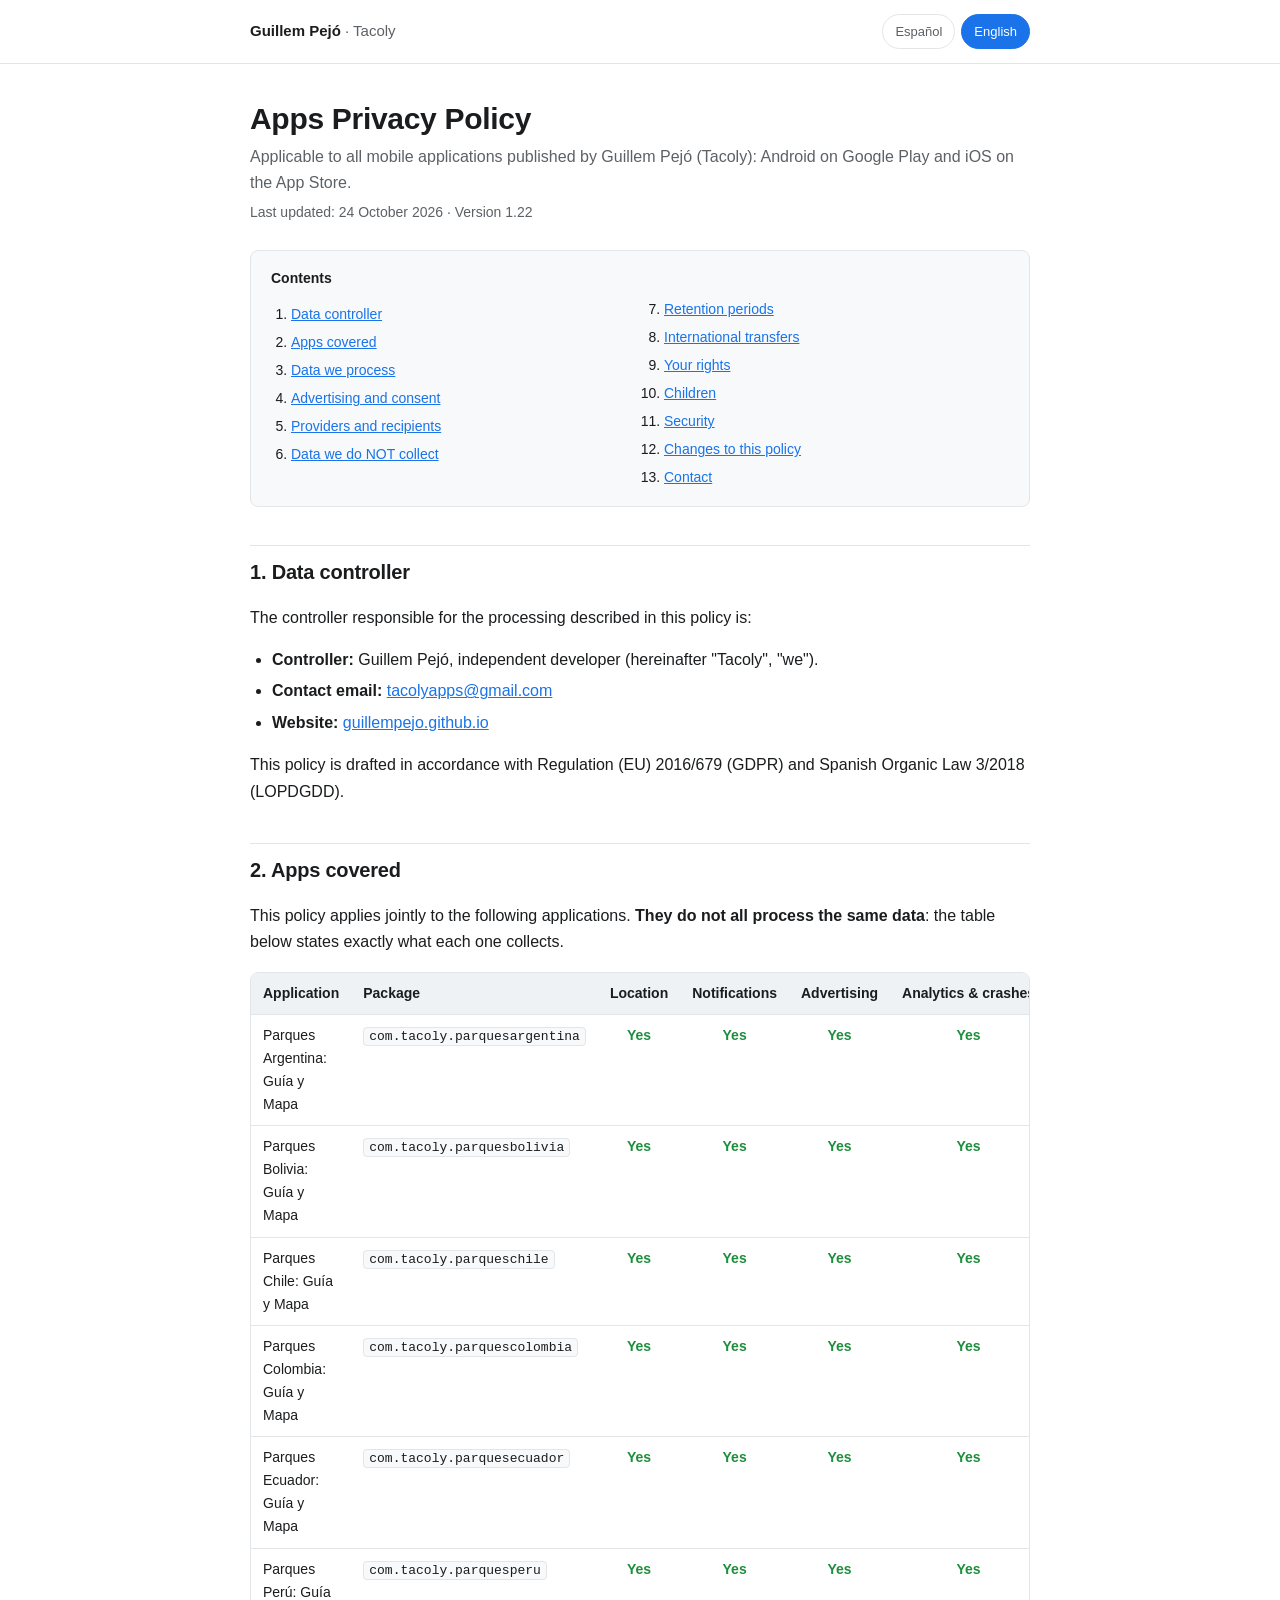
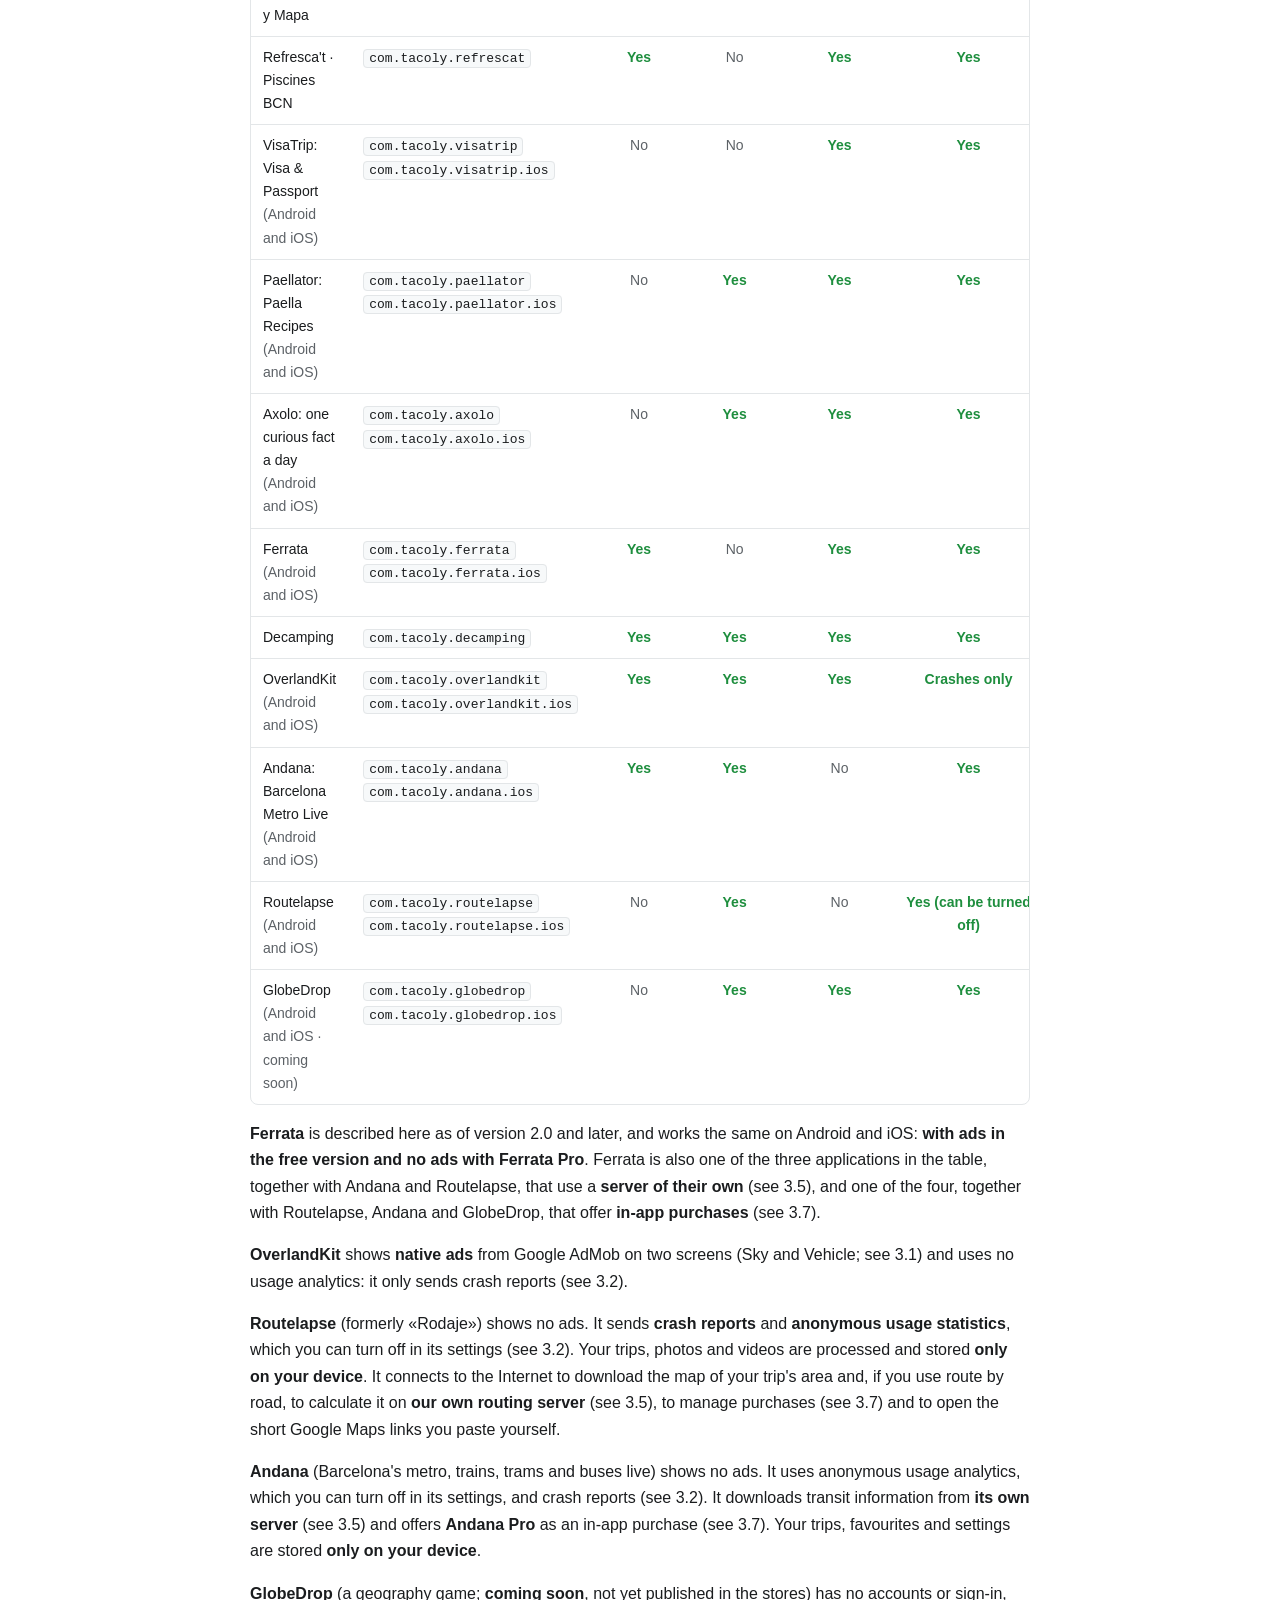
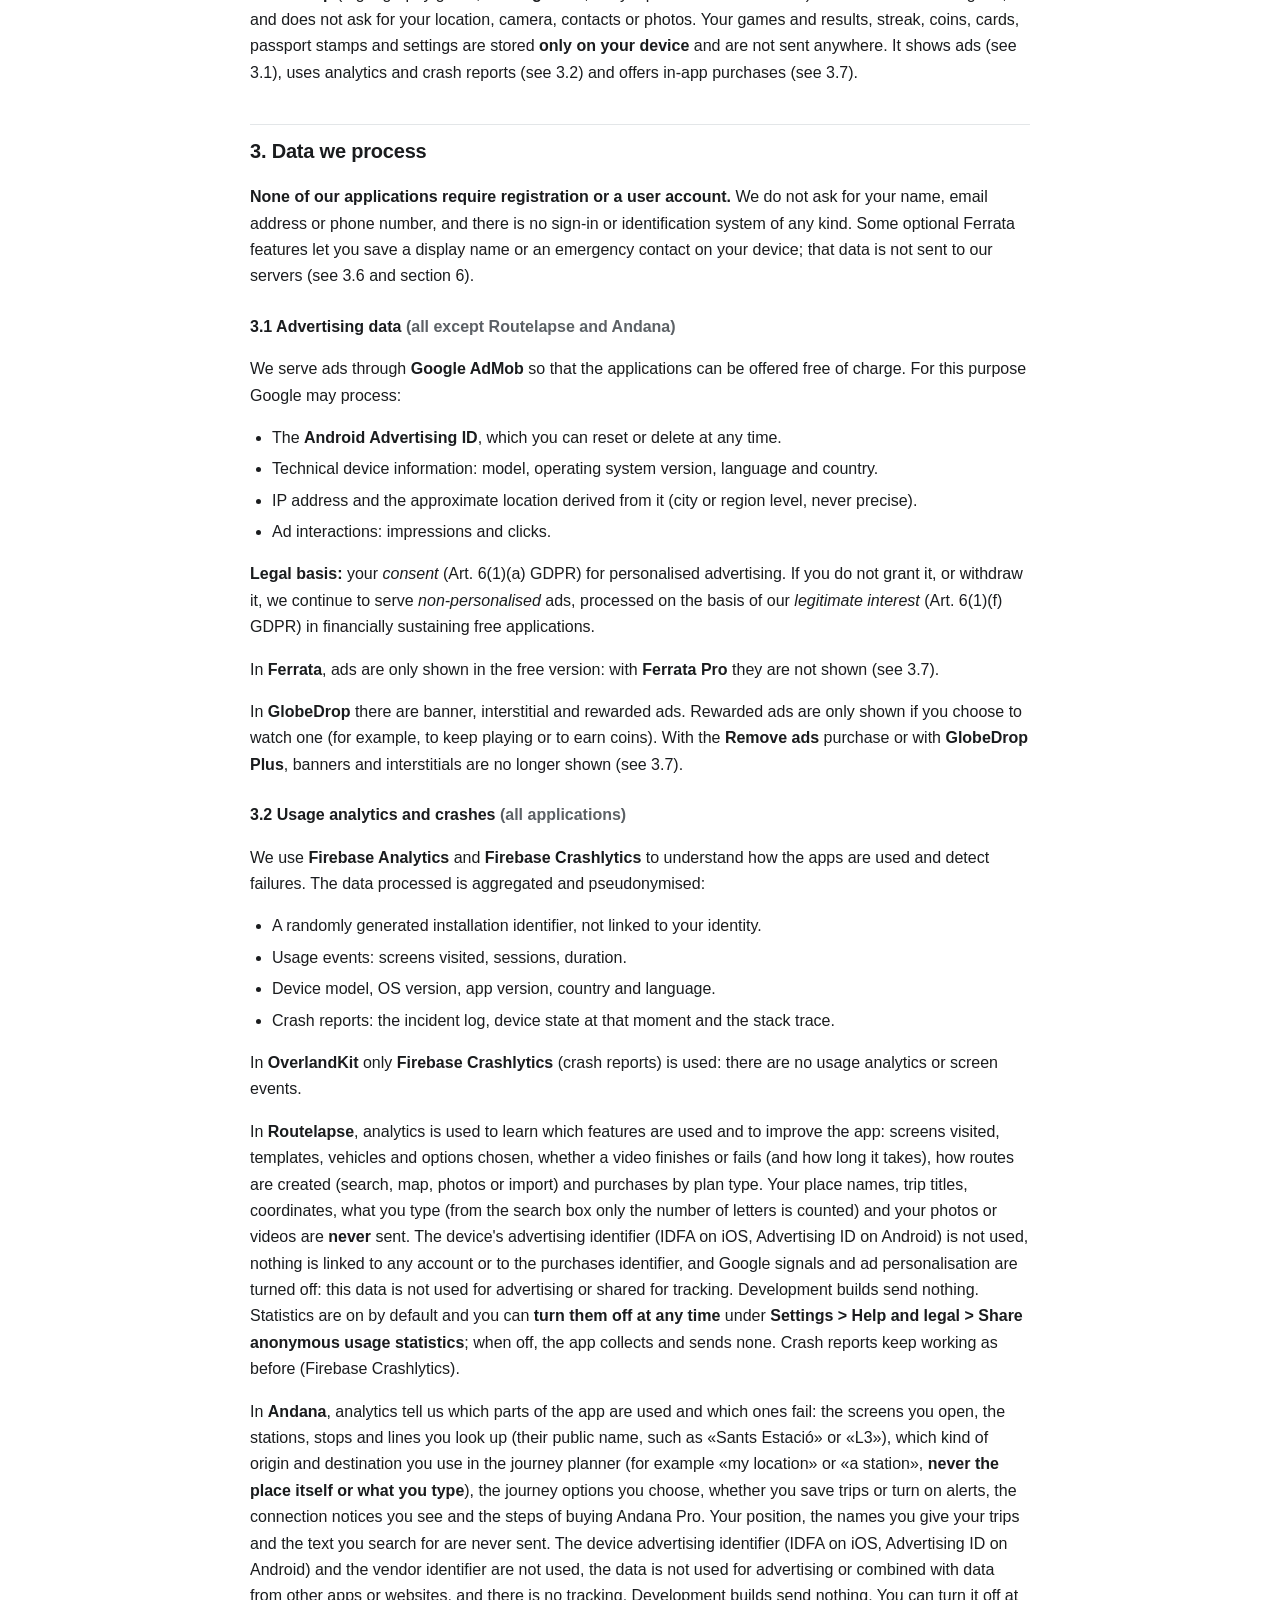
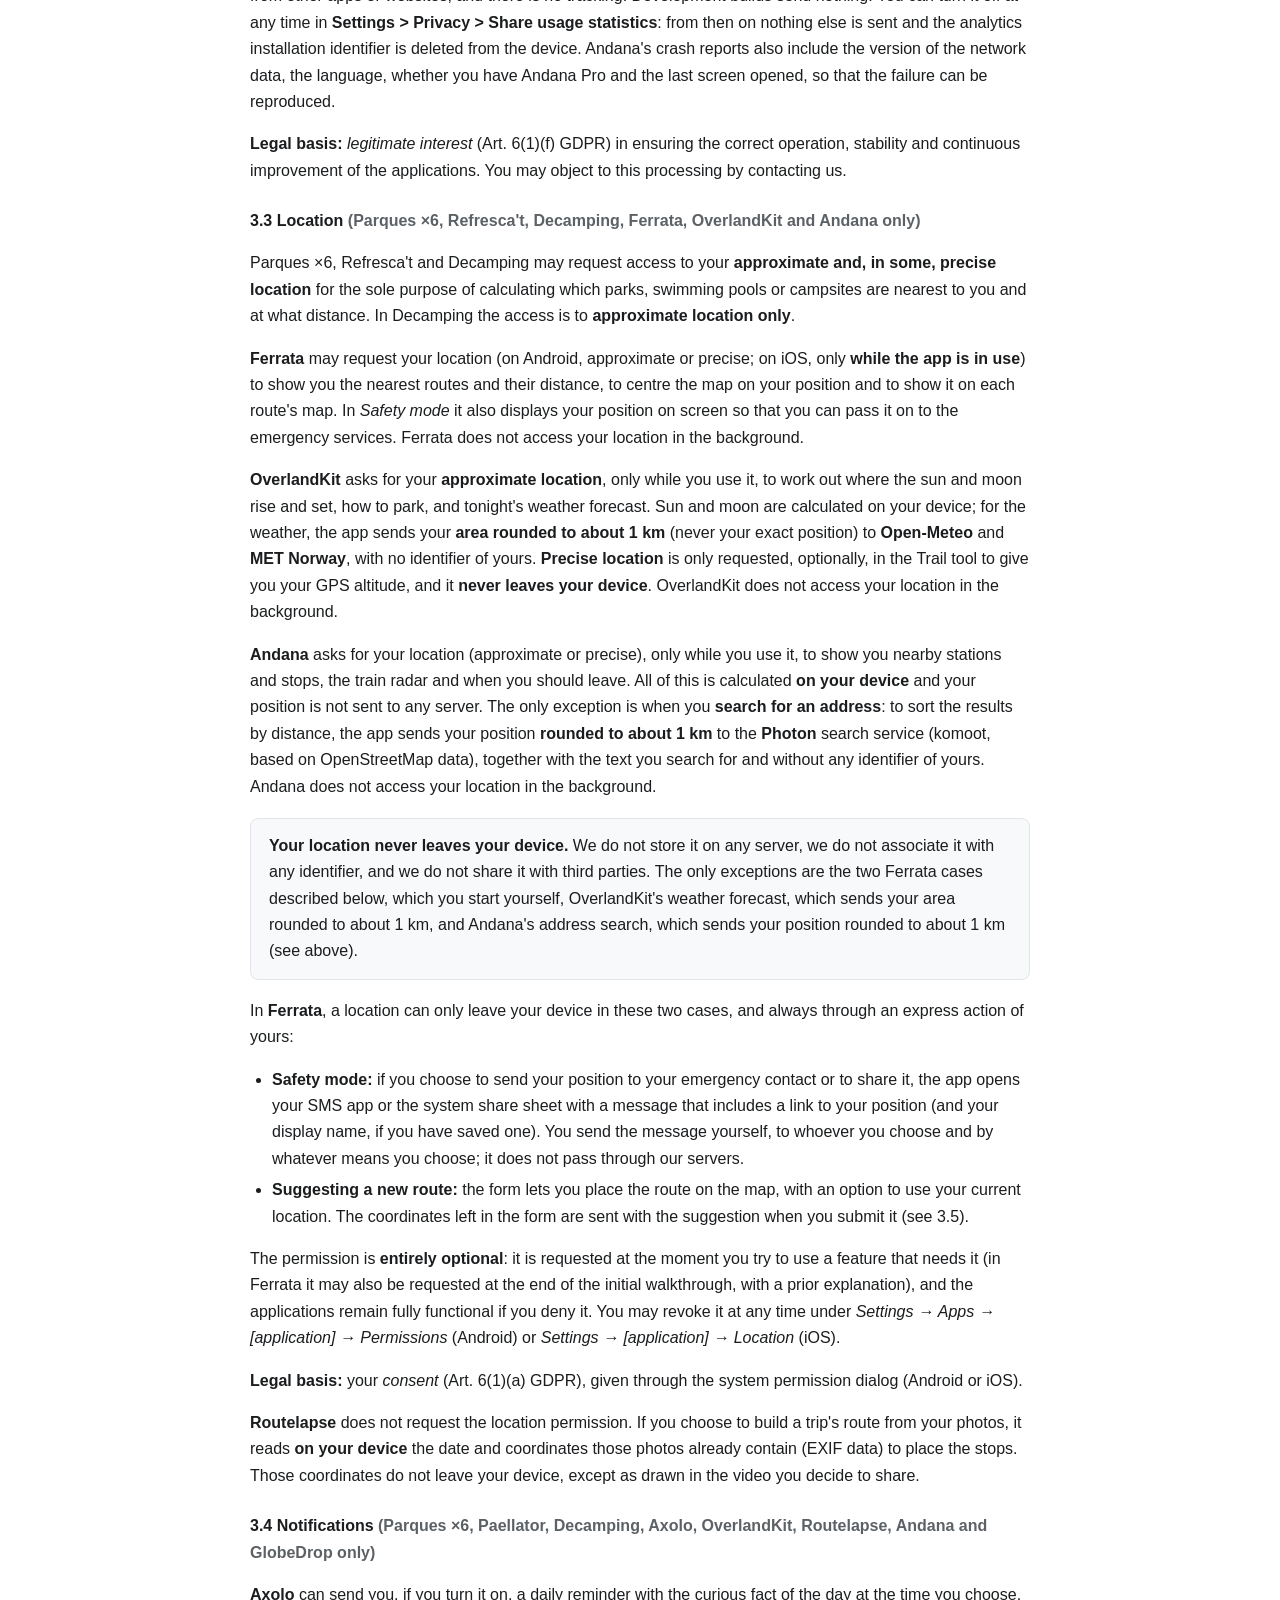
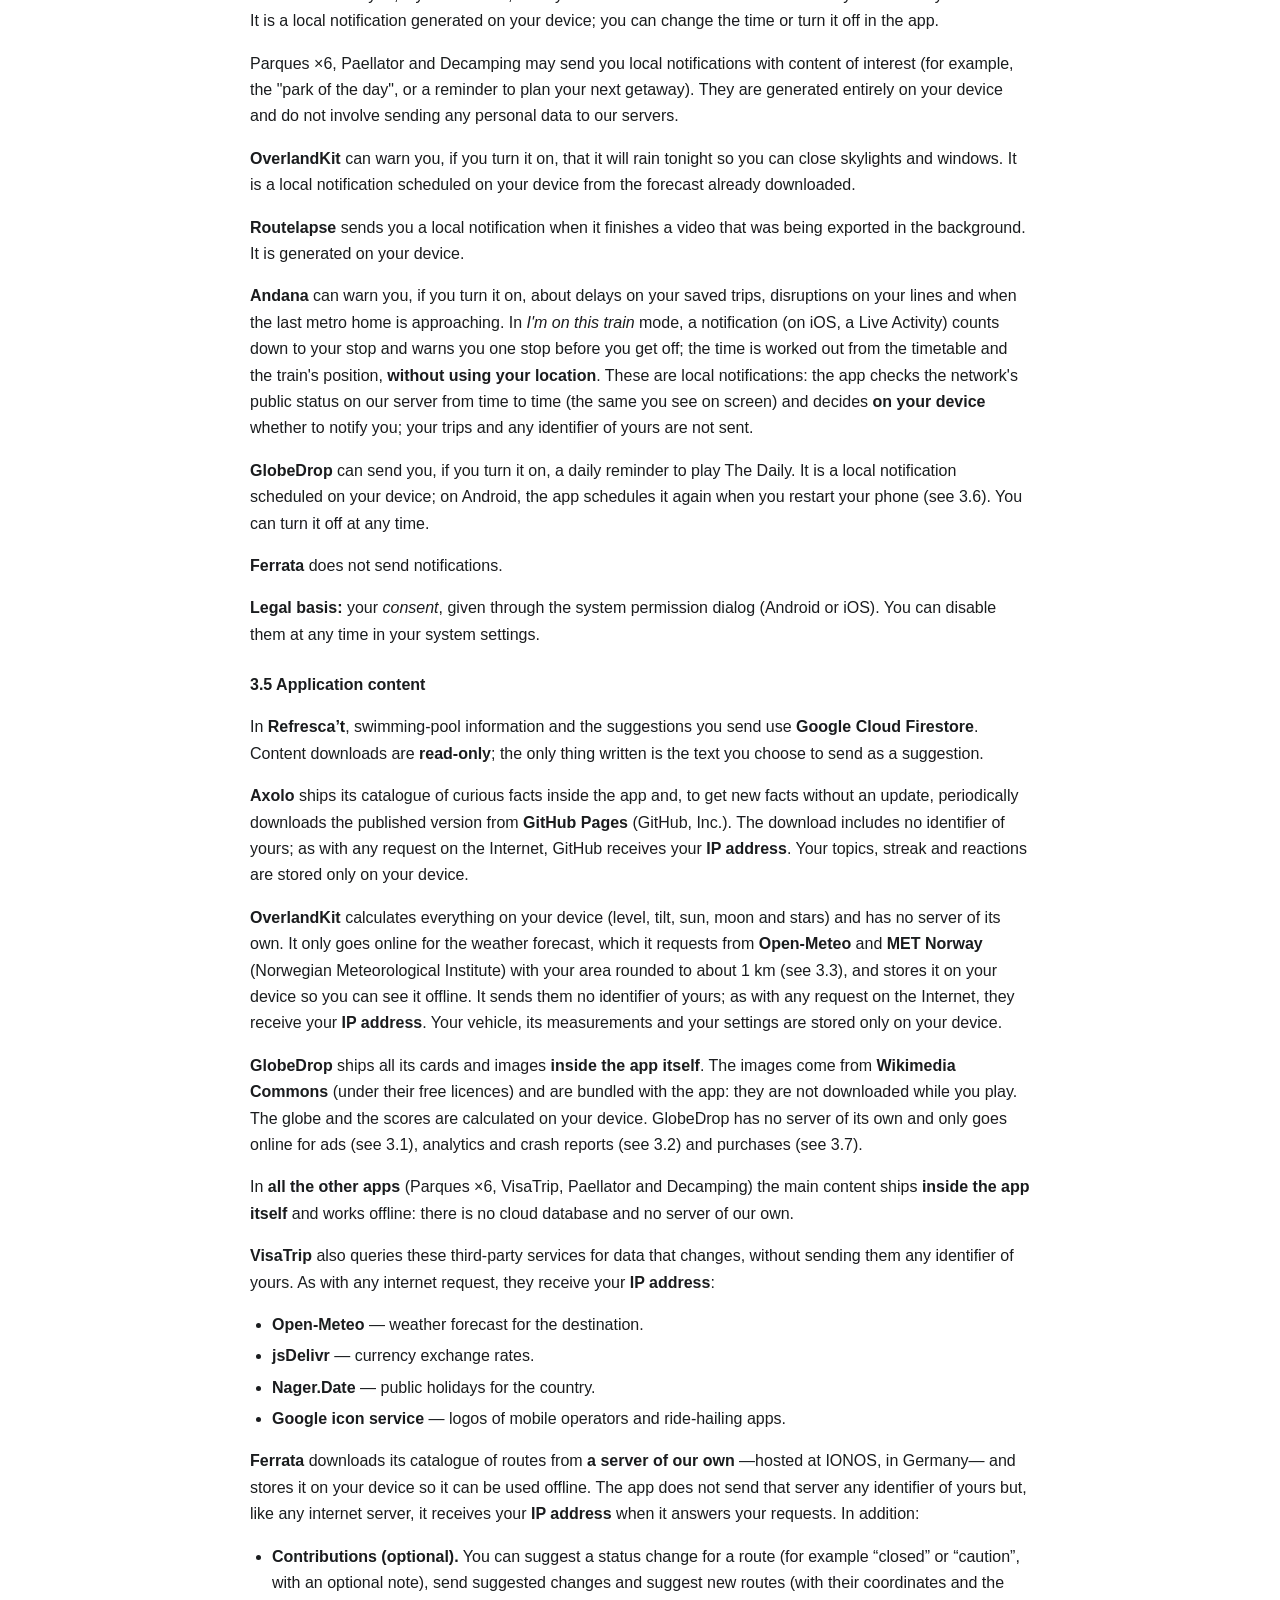
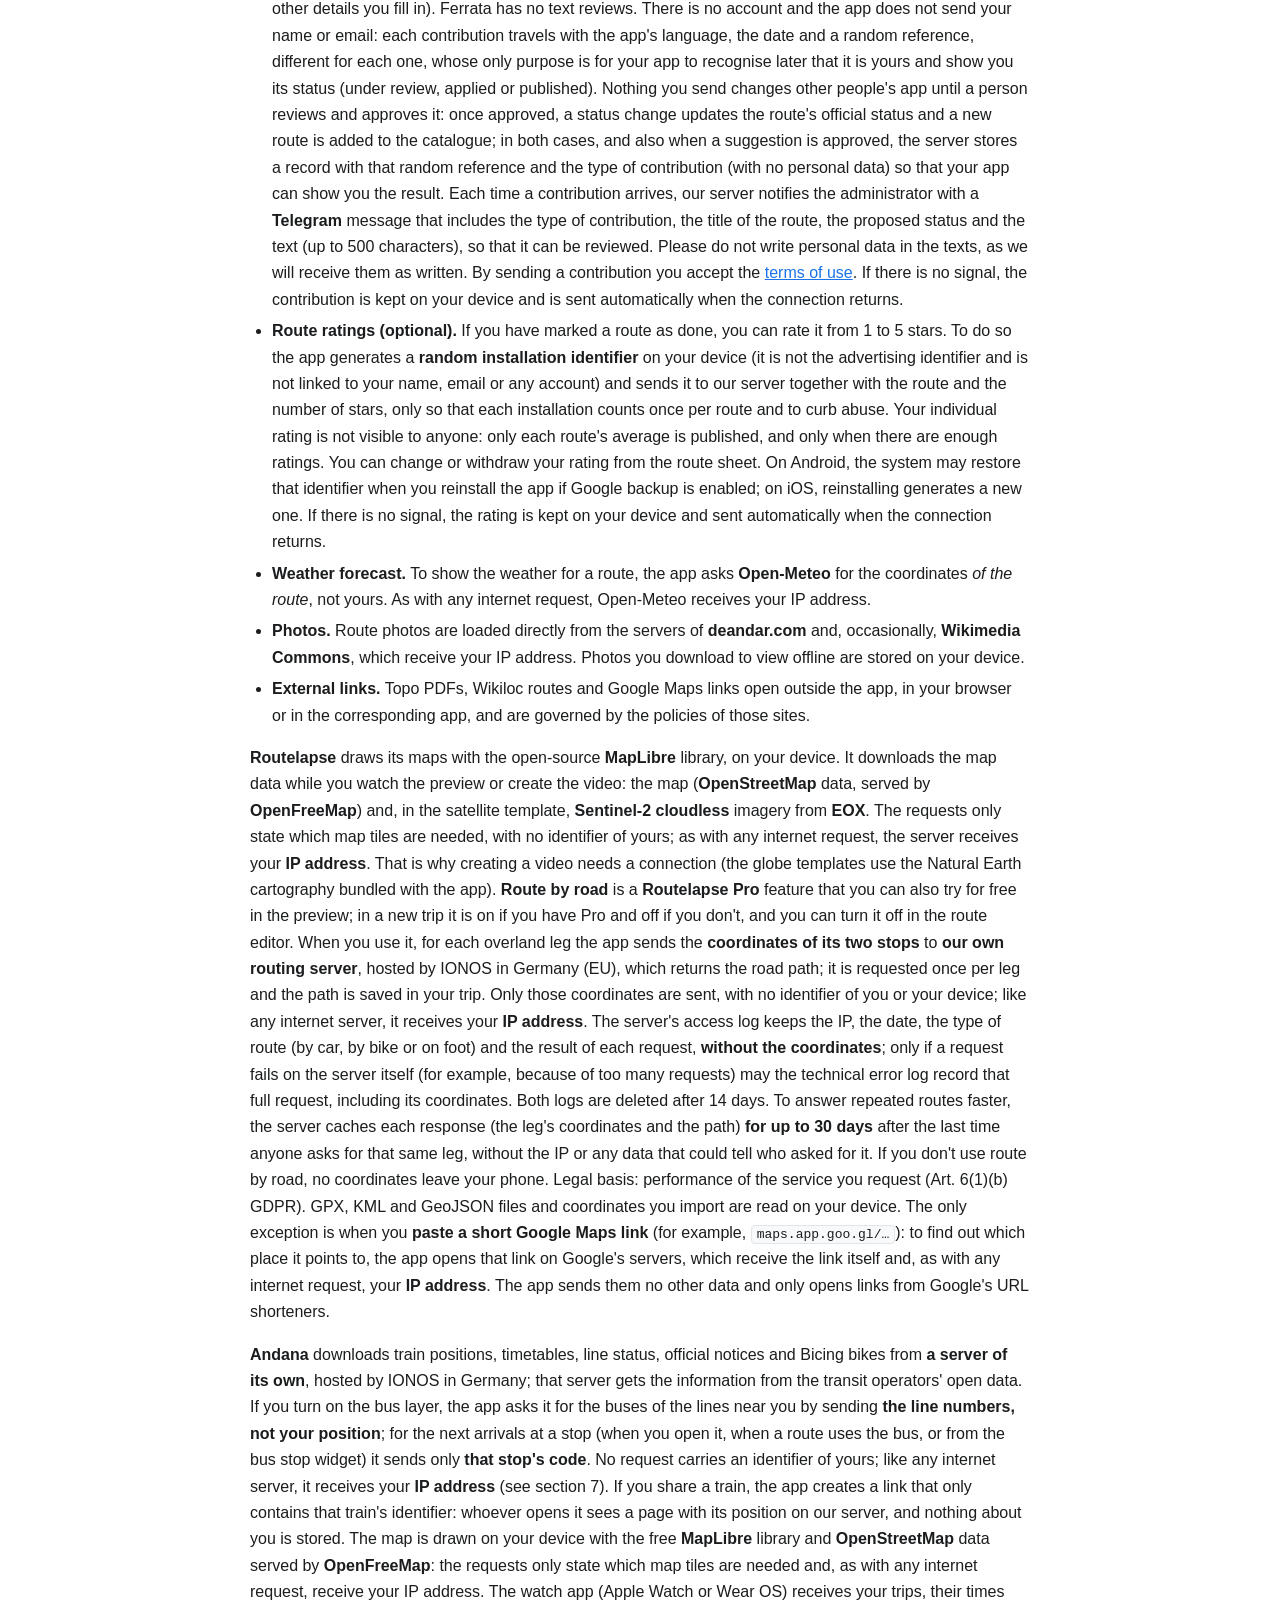
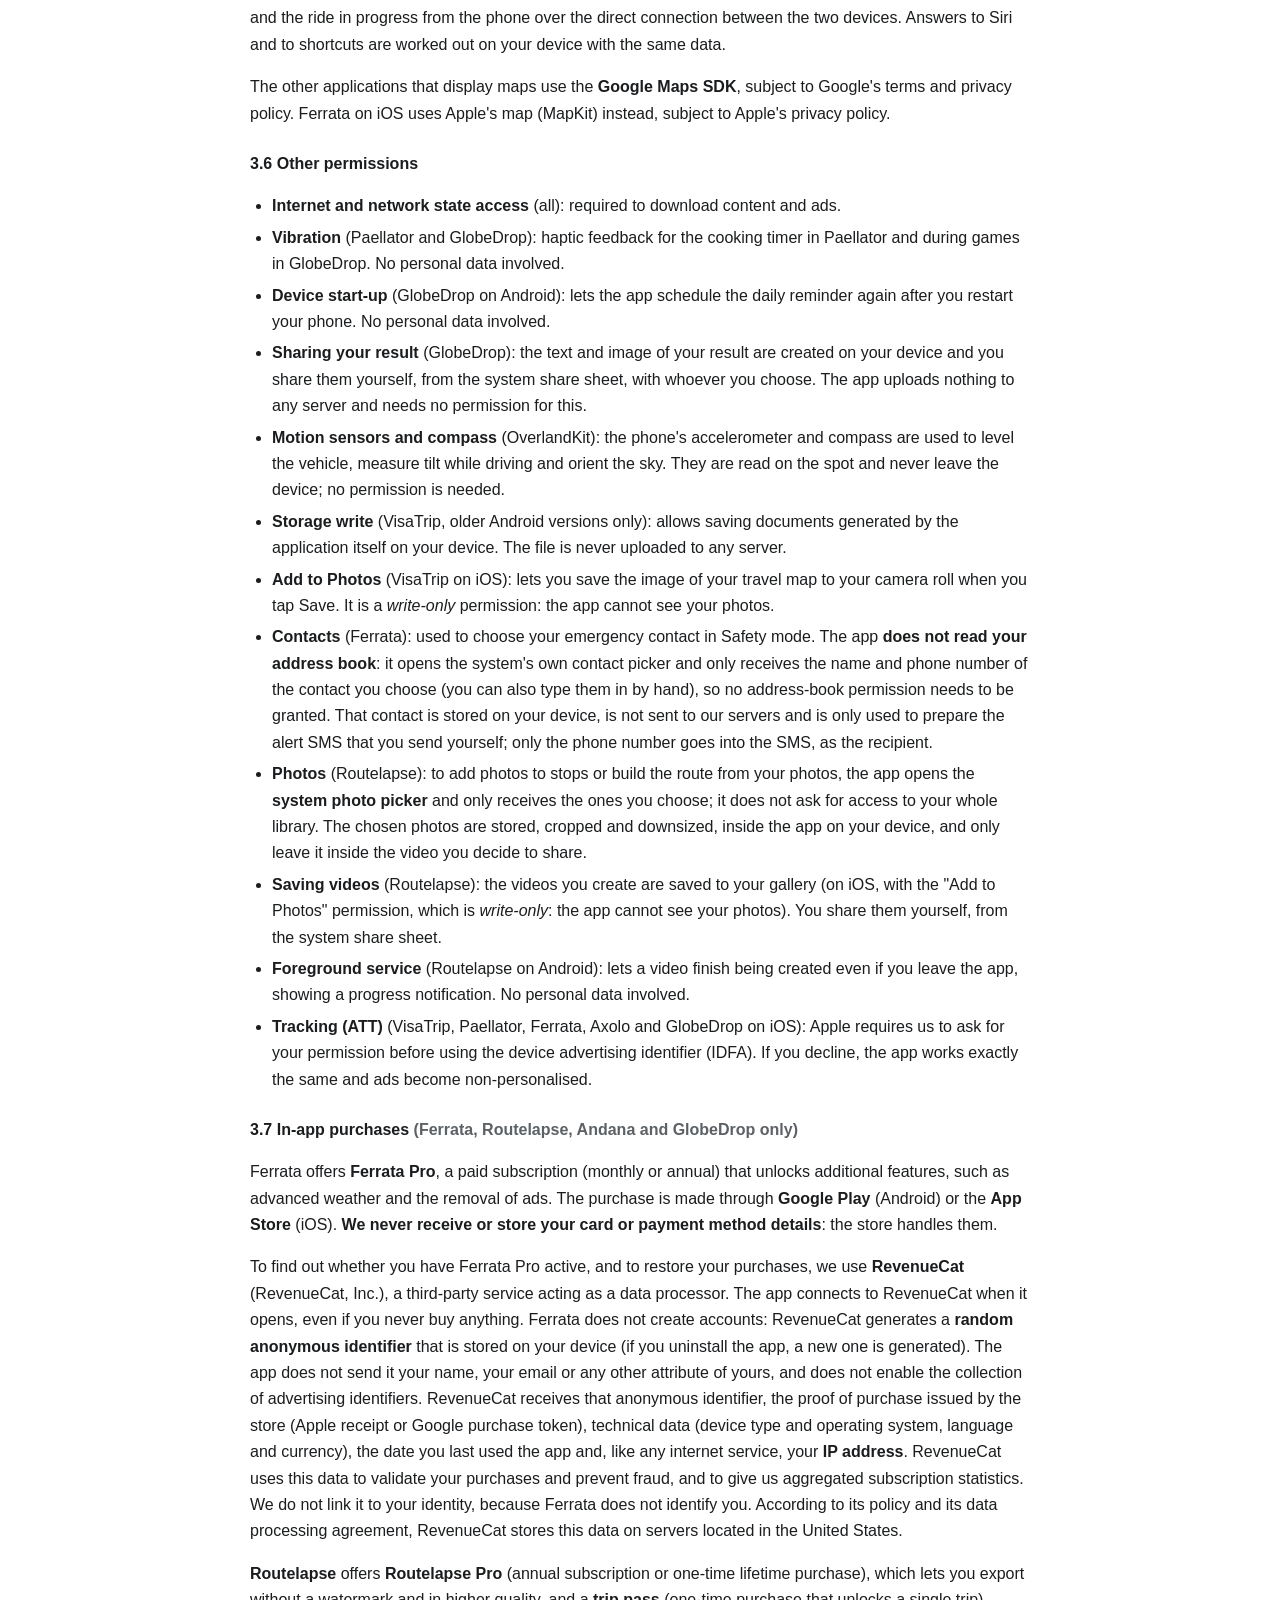
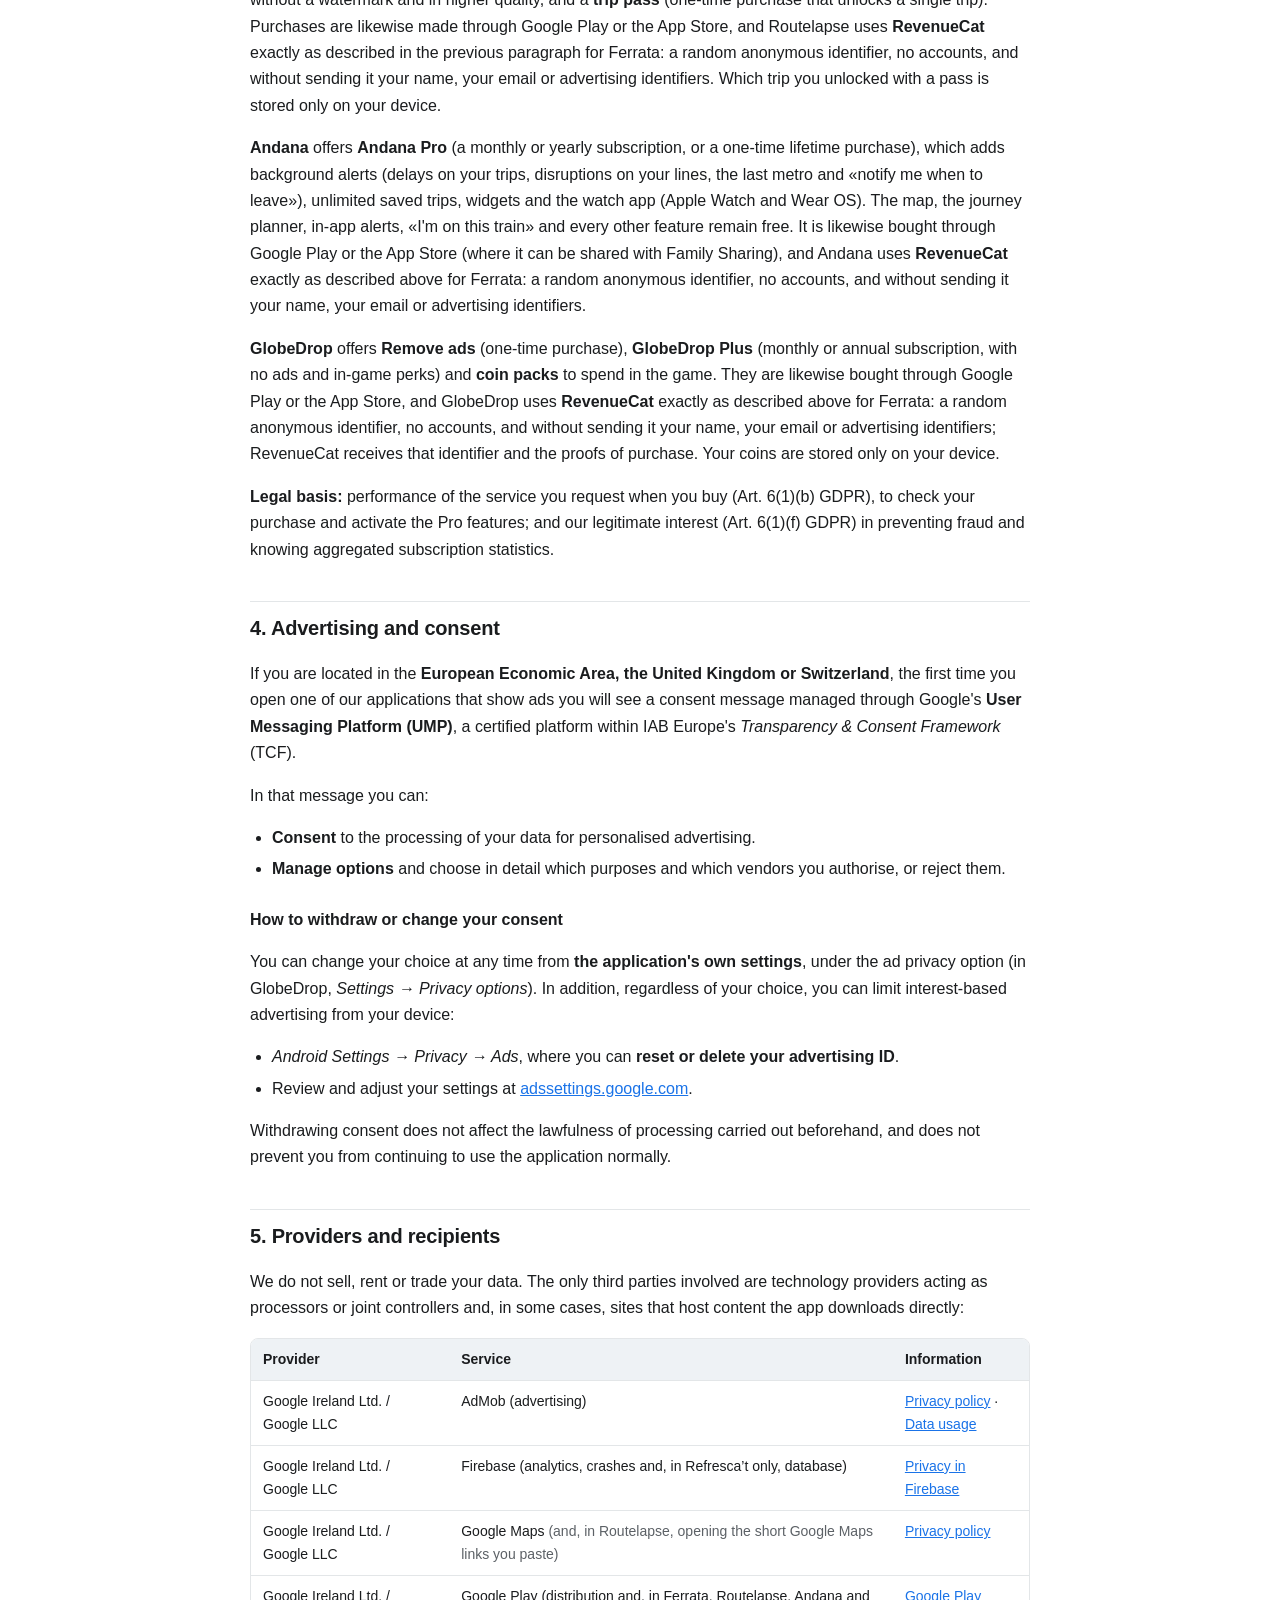
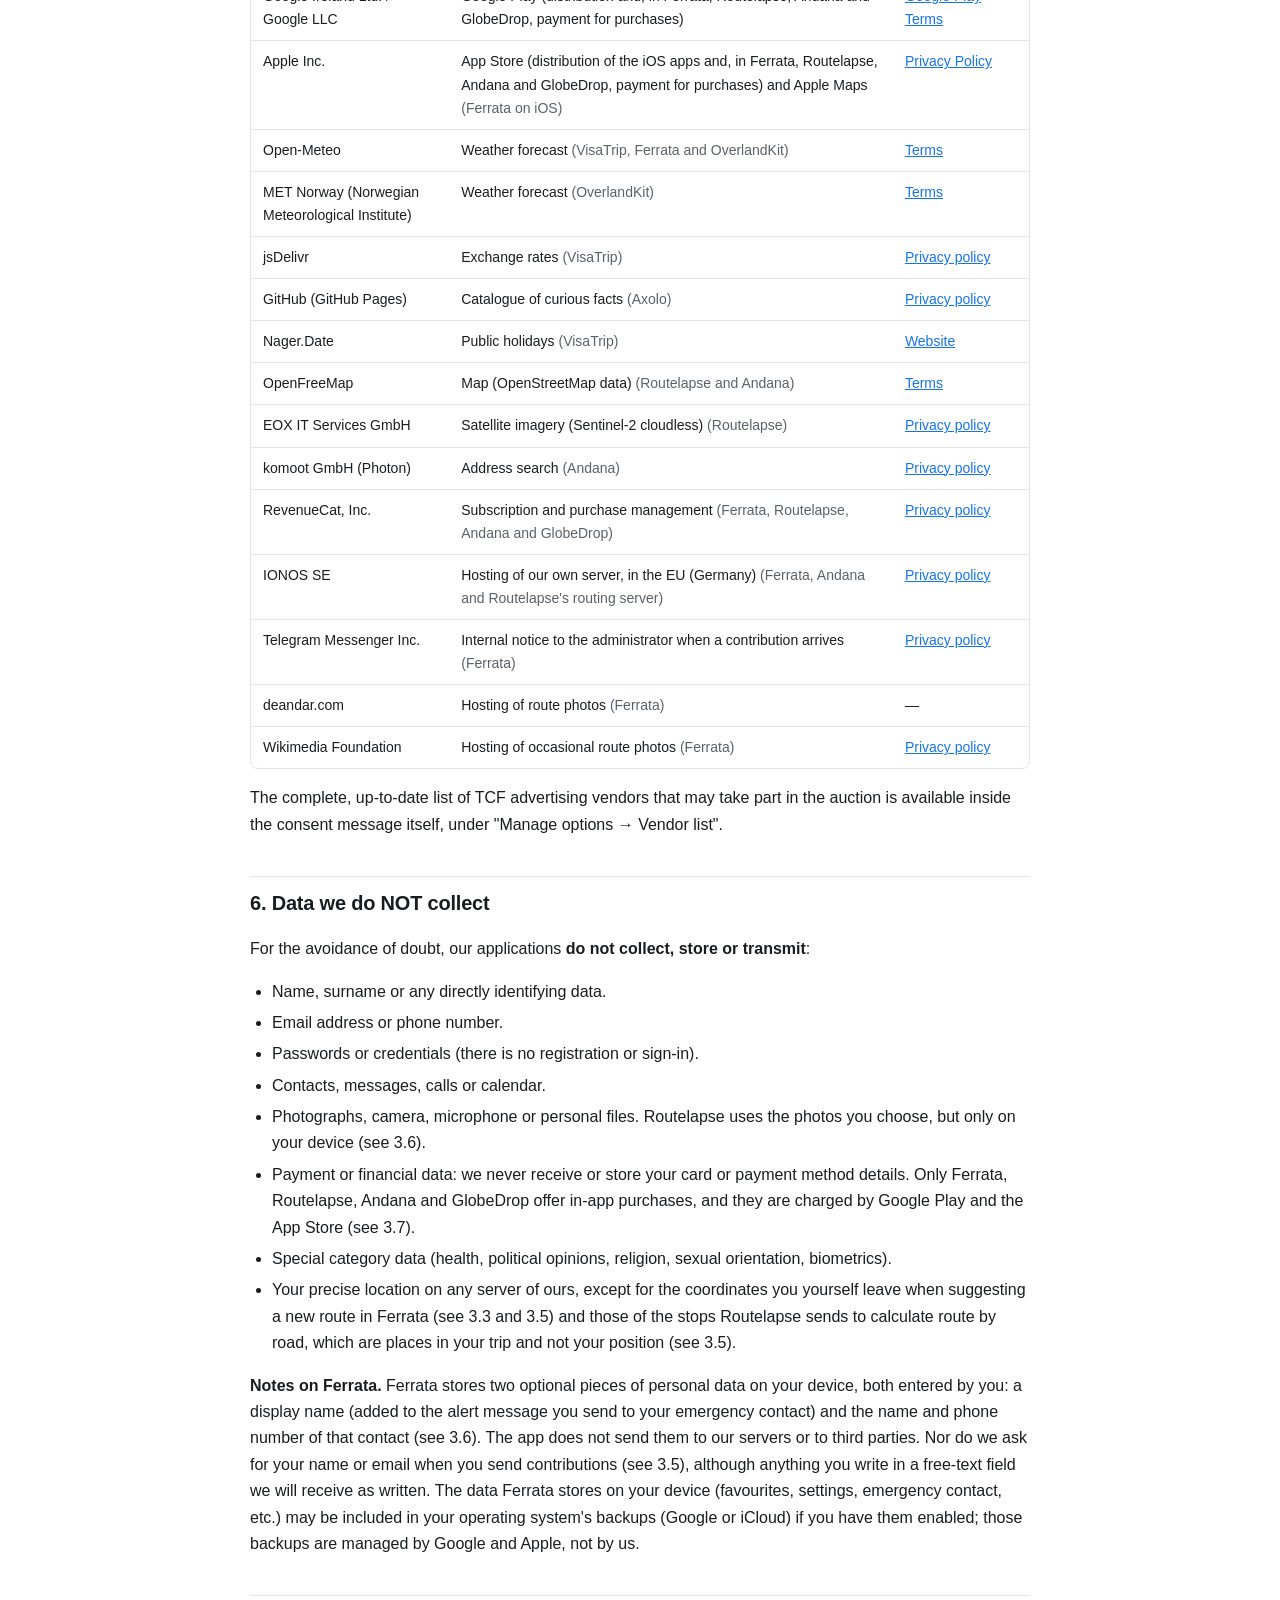
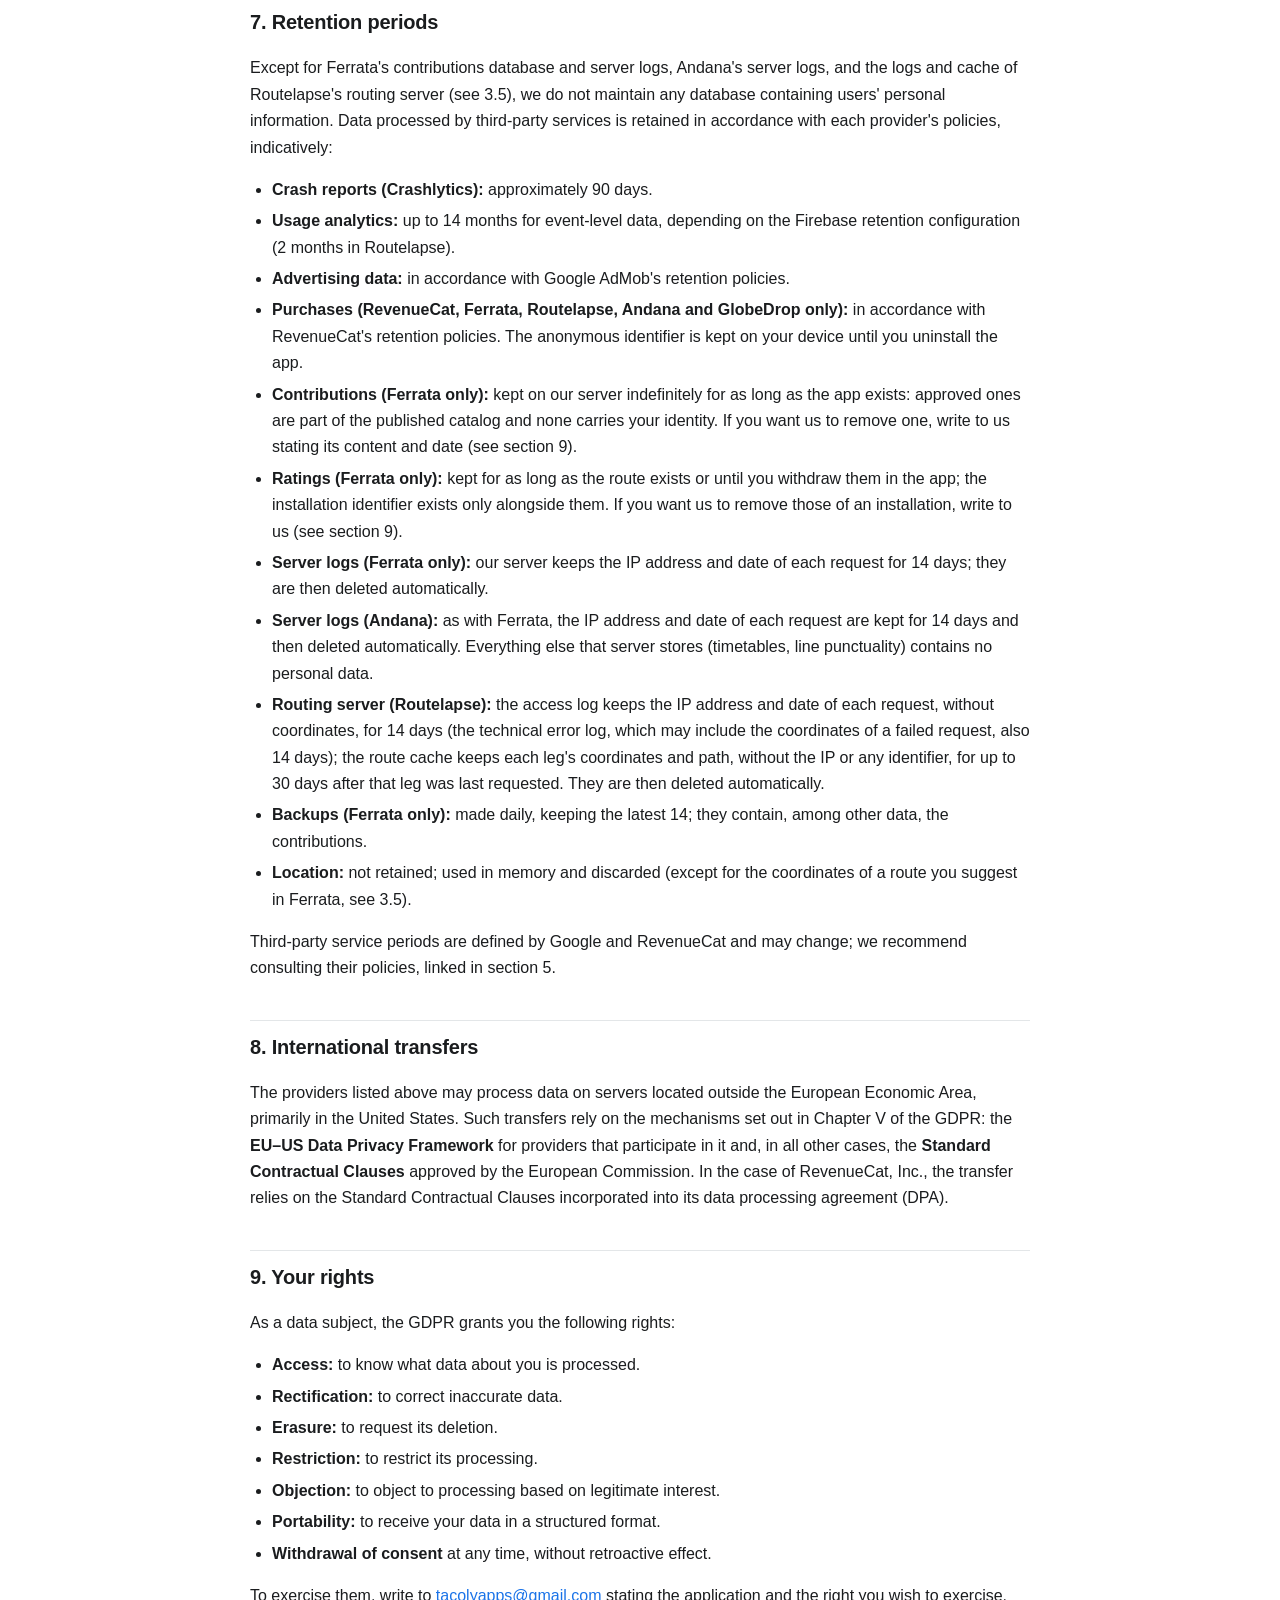
==== commit 794f83b7: "Política de privacidad v1.22: la ruta por carretera de Routelapse usa nuestro propio servidor de rut" ====
--- a/apps-privacy/index.html
+++ b/apps-privacy/index.html
@@ -102,7 +102,7 @@
 
 <h1>Política de Privacidad de las Aplicaciones</h1>
 <p class="lead">Aplicable a todas las aplicaciones móviles publicadas por Guillem Pejó (Tacoly): Android en Google Play e iOS en la App Store.</p>
-<p class="updated">Última actualización: 23 de octubre de 2026 · Versión 1.21</p>
+<p class="updated">Última actualización: 24 de octubre de 2026 · Versión 1.22</p>
 
 <div class="toc">
   <p>Contenido</p>
@@ -164,9 +164,9 @@
   </tbody>
 </table>
 </div>
-<p><strong>Ferrata</strong> se describe aquí en su versión 2.0 y posteriores, y funciona igual en Android e iOS: <strong>con publicidad en la versión gratuita y sin anuncios con Ferrata Pro</strong>. Ferrata es además una de las dos aplicaciones de la tabla, junto con Andana, que utilizan un <strong>servidor propio</strong> (ver 3.5), y una de las cuatro, junto con Routelapse, Andana y GlobeDrop, que ofrecen <strong>compras dentro de la aplicación</strong> (ver 3.7).</p>
+<p><strong>Ferrata</strong> se describe aquí en su versión 2.0 y posteriores, y funciona igual en Android e iOS: <strong>con publicidad en la versión gratuita y sin anuncios con Ferrata Pro</strong>. Ferrata es además una de las tres aplicaciones de la tabla, junto con Andana y Routelapse, que utilizan un <strong>servidor propio</strong> (ver 3.5), y una de las cuatro, junto con Routelapse, Andana y GlobeDrop, que ofrecen <strong>compras dentro de la aplicación</strong> (ver 3.7).</p>
 <p><strong>OverlandKit</strong> muestra <strong>anuncios nativos</strong> de Google AdMob en dos pantallas (Cielo y Vehículo; ver 3.1) y no usa analítica de uso: solo envía informes de fallos (ver 3.2).</p>
-<p><strong>Routelapse</strong> (antes «Rodaje») no muestra publicidad. Envía <strong>informes de fallos</strong> y <strong>estadísticas de uso anónimas</strong>, que puedes desactivar en sus ajustes (ver 3.2). Tus viajes, tus fotos y tus vídeos se procesan y se guardan <strong>solo en tu dispositivo</strong>. Se conecta a Internet para descargar el mapa de la zona de tu viaje (ver 3.5), para gestionar las compras (ver 3.7) y para abrir los enlaces cortos de Google Maps que pegues tú.</p>
+<p><strong>Routelapse</strong> (antes «Rodaje») no muestra publicidad. Envía <strong>informes de fallos</strong> y <strong>estadísticas de uso anónimas</strong>, que puedes desactivar en sus ajustes (ver 3.2). Tus viajes, tus fotos y tus vídeos se procesan y se guardan <strong>solo en tu dispositivo</strong>. Se conecta a Internet para descargar el mapa de la zona de tu viaje y, si usas la ruta por carretera, para calcularla en <strong>nuestro propio servidor de rutas</strong> (ver 3.5), para gestionar las compras (ver 3.7) y para abrir los enlaces cortos de Google Maps que pegues tú.</p>
 <p><strong>Andana</strong> (metro, trenes, tranvía y autobuses de Barcelona en directo) no muestra publicidad. Usa analítica de uso anónima, que puedes desactivar en sus ajustes, e informes de fallos (ver 3.2). Descarga la información del transporte de <strong>su propio servidor</strong> (ver 3.5) y ofrece <strong>Andana Pro</strong> como compra dentro de la aplicación (ver 3.7). Tus viajes, tus favoritos y tus ajustes se guardan <strong>solo en tu dispositivo</strong>.</p>
 <p><strong>GlobeDrop</strong> (juego de geografía; <strong>en preparación</strong>, todavía no está publicada en las tiendas) no tiene cuentas ni inicio de sesión, y no pide tu ubicación, la cámara, tus contactos ni tus fotos. Tus partidas y resultados, tu racha, tus monedas, tus cartas, los sellos de tu pasaporte y tus ajustes se guardan <strong>solo en tu dispositivo</strong> y no se envían a ningún sitio. Muestra publicidad (ver 3.1), usa analítica e informes de fallos (ver 3.2) y ofrece compras dentro de la aplicación (ver 3.7).</p>
 
@@ -247,7 +247,7 @@
   <li><strong>Fotos.</strong> Las fotos de las vías se cargan directamente desde los servidores de <strong>deandar.com</strong> y, de forma puntual, de <strong>Wikimedia Commons</strong>, que reciben tu dirección IP. Las fotos que descargas para verlas sin conexión se guardan en tu dispositivo.</li>
   <li><strong>Enlaces externos.</strong> Los topos en PDF, las rutas de Wikiloc y los enlaces a Google Maps se abren fuera de la aplicación, en tu navegador o en la aplicación correspondiente, y se rigen por las políticas de esos sitios.</li>
 </ul>
-<p><strong>Routelapse</strong> dibuja sus mapas con la biblioteca libre <strong>MapLibre</strong>, dentro de tu dispositivo. Los datos del mapa los descarga mientras ves la vista previa o creas el vídeo: el mapa (datos de <strong>OpenStreetMap</strong>, servidos por <strong>OpenFreeMap</strong>) y, en la plantilla de satélite, las imágenes <strong>Sentinel-2 cloudless</strong> de <strong>EOX</strong>. Las peticiones solo indican qué trozos de mapa hacen falta, sin ningún identificador tuyo; como en cualquier petición a Internet, el servidor recibe tu <strong>dirección IP</strong>. Por eso crear un vídeo necesita conexión (las plantillas de globo usan la cartografía de Natural Earth incluida en la aplicación). Con la <strong>ruta por carretera</strong> (activada de serie; puedes quitarla en el editor de la ruta), para cada tramo por tierra la aplicación envía las <strong>coordenadas de sus dos paradas</strong> al servicio público de rutas <strong>OSRM</strong> (Project OSRM), que devuelve el camino por carretera; se pide una sola vez por tramo, el camino se guarda en tu viaje y no se envía nada más. Los archivos GPX, KML, GeoJSON y las coordenadas que importes se leen en tu dispositivo. La única excepción es cuando <strong>pegas un enlace corto de Google Maps</strong> (por ejemplo, <code>maps.app.goo.gl/…</code>): para saber a qué lugar lleva, la aplicación abre ese enlace en los servidores de Google, que reciben el propio enlace y, como en cualquier petición a Internet, tu <strong>dirección IP</strong>. La aplicación no les envía ningún otro dato y solo abre enlaces de los acortadores de Google.</p>
+<p><strong>Routelapse</strong> dibuja sus mapas con la biblioteca libre <strong>MapLibre</strong>, dentro de tu dispositivo. Los datos del mapa los descarga mientras ves la vista previa o creas el vídeo: el mapa (datos de <strong>OpenStreetMap</strong>, servidos por <strong>OpenFreeMap</strong>) y, en la plantilla de satélite, las imágenes <strong>Sentinel-2 cloudless</strong> de <strong>EOX</strong>. Las peticiones solo indican qué trozos de mapa hacen falta, sin ningún identificador tuyo; como en cualquier petición a Internet, el servidor recibe tu <strong>dirección IP</strong>. Por eso crear un vídeo necesita conexión (las plantillas de globo usan la cartografía de Natural Earth incluida en la aplicación). La <strong>ruta por carretera</strong> es una función de <strong>Routelapse Pro</strong> que también puedes probar gratis en la vista previa; en un viaje nuevo viene encendida si tienes Pro y apagada si no, y puedes quitarla en el editor de la ruta. Cuando la usas, para cada tramo por tierra la aplicación envía las <strong>coordenadas de sus dos paradas</strong> a <strong>nuestro propio servidor de rutas</strong> —alojado en IONOS, en Alemania (UE)—, que devuelve el camino por carretera; se pide una sola vez por tramo y el camino se guarda en tu viaje. Solo se envían esas coordenadas, sin ningún identificador tuyo ni de tu dispositivo; como cualquier servidor de Internet, recibe tu <strong>dirección IP</strong>. El registro de accesos del servidor guarda la IP, la fecha, el tipo de ruta (en coche, en bici o a pie) y el resultado de cada petición, <strong>sin las coordenadas</strong>; solo si una petición falla en el propio servidor (por ejemplo, por exceso de peticiones) el registro técnico de errores puede anotar esa petición completa, con sus coordenadas. Ambos registros se borran a los 14 días. Para responder antes a las rutas repetidas, el servidor guarda cada respuesta en caché (las coordenadas del tramo y el camino) <strong>hasta 30 días</strong> desde la última vez que alguien pide ese mismo tramo, sin la IP ni ningún dato que permita saber quién la pidió. Si no usas la ruta por carretera, no sale ninguna coordenada de tu móvil. Base jurídica: la ejecución del servicio que solicitas (art. 6.1.b RGPD). Los archivos GPX, KML, GeoJSON y las coordenadas que importes se leen en tu dispositivo. La única excepción es cuando <strong>pegas un enlace corto de Google Maps</strong> (por ejemplo, <code>maps.app.goo.gl/…</code>): para saber a qué lugar lleva, la aplicación abre ese enlace en los servidores de Google, que reciben el propio enlace y, como en cualquier petición a Internet, tu <strong>dirección IP</strong>. La aplicación no les envía ningún otro dato y solo abre enlaces de los acortadores de Google.</p>
 <p><strong>Andana</strong> descarga de <strong>un servidor propio</strong> —alojado en IONOS, en Alemania— la posición de los trenes, los horarios, el estado de las líneas, los avisos oficiales y las bicicletas de Bicing; ese servidor obtiene la información de los datos abiertos de los operadores de transporte. Si activas la capa de autobuses, la aplicación le pide los autobuses de las líneas que tienes cerca indicando <strong>los números de línea, no tu posición</strong>; para las próximas llegadas a una parada (al abrirla, al calcular una ruta en bus o desde el widget de parada) envía solo <strong>el código de esa parada</strong>. Ninguna petición lleva un identificador tuyo; como cualquier servidor de Internet, recibe tu <strong>dirección IP</strong> (ver sección 7). Si compartes un tren, la aplicación crea un enlace que solo contiene el identificador de ese tren: quien lo abre ve en nuestro servidor una página con su posición, y no se guarda nada sobre ti. El mapa se dibuja en tu dispositivo con la biblioteca libre <strong>MapLibre</strong> y datos de <strong>OpenStreetMap</strong> servidos por <strong>OpenFreeMap</strong>: las peticiones solo indican qué trozos de mapa hacen falta y, como en cualquier petición a Internet, reciben tu dirección IP. La aplicación del reloj (Apple Watch o Wear OS) recibe del móvil tus viajes, sus horarios y el viaje en curso por la conexión directa entre los dos dispositivos. Las respuestas a Siri y a los atajos se calculan en tu dispositivo con los mismos datos.</p>
 <p>Las demás aplicaciones que muestran mapas utilizan <strong>Google Maps SDK</strong>, sujeto a las condiciones y a la política de privacidad de Google. Ferrata en iOS utiliza en su lugar el mapa de Apple (MapKit), sujeto a la política de privacidad de Apple.</p>
 
@@ -308,10 +308,9 @@
     <tr><td>Nager.Date</td><td>Días festivos <span class="no">(VisaTrip)</span></td><td><a href="https://date.nager.at/" target="_blank" rel="noopener">Sitio web</a></td></tr>
     <tr><td>OpenFreeMap</td><td>Mapa (datos de OpenStreetMap) <span class="no">(Routelapse y Andana)</span></td><td><a href="https://openfreemap.org/tos/" target="_blank" rel="noopener">Condiciones</a></td></tr>
     <tr><td>EOX IT Services GmbH</td><td>Imágenes de satélite (Sentinel-2 cloudless) <span class="no">(Routelapse)</span></td><td><a href="https://eox.at/privacy-notice/" target="_blank" rel="noopener">Política de privacidad</a></td></tr>
-    <tr><td>Project OSRM</td><td>Ruta por carretera <span class="no">(Routelapse; se puede desactivar)</span></td><td><a href="https://github.com/Project-OSRM/osrm-backend/wiki/Api-usage-policy" target="_blank" rel="noopener">Condiciones de uso</a></td></tr>
     <tr><td>komoot GmbH (Photon)</td><td>Búsqueda de direcciones <span class="no">(Andana)</span></td><td><a href="https://www.komoot.com/privacy" target="_blank" rel="noopener">Política de privacidad</a></td></tr>
     <tr><td>RevenueCat, Inc.</td><td>Gestión de suscripciones y compras <span class="no">(Ferrata, Routelapse, Andana y GlobeDrop)</span></td><td><a href="https://www.revenuecat.com/privacy" target="_blank" rel="noopener">Política de privacidad</a></td></tr>
-    <tr><td>IONOS SE</td><td>Alojamiento del servidor propio <span class="no">(Ferrata y Andana)</span></td><td><a href="https://www.ionos.com/terms-gtc/privacy-policy/" target="_blank" rel="noopener">Política de privacidad</a></td></tr>
+    <tr><td>IONOS SE</td><td>Alojamiento del servidor propio, en la UE (Alemania) <span class="no">(Ferrata, Andana y el servidor de rutas de Routelapse)</span></td><td><a href="https://www.ionos.com/terms-gtc/privacy-policy/" target="_blank" rel="noopener">Política de privacidad</a></td></tr>
     <tr><td>Telegram Messenger Inc.</td><td>Aviso interno a la persona administradora cuando llega una aportación <span class="no">(Ferrata)</span></td><td><a href="https://telegram.org/privacy" target="_blank" rel="noopener">Política de privacidad</a></td></tr>
     <tr><td>deandar.com</td><td>Alojamiento de las fotos de las vías <span class="no">(Ferrata)</span></td><td>—</td></tr>
     <tr><td>Wikimedia Foundation</td><td>Alojamiento de fotos puntuales de las vías <span class="no">(Ferrata)</span></td><td><a href="https://foundation.wikimedia.org/wiki/Policy:Privacy_policy" target="_blank" rel="noopener">Política de privacidad</a></td></tr>
@@ -330,12 +329,12 @@
   <li>Fotografías, cámara, micrófono ni archivos personales. Routelapse usa las fotos que tú eliges, pero solo en tu dispositivo (ver 3.6).</li>
   <li>Datos de pago o financieros: nunca recibimos ni almacenamos los datos de tu tarjeta o de tu método de pago. Solo Ferrata, Routelapse, Andana y GlobeDrop ofrecen compras dentro de la aplicación, y las cobran Google Play y la App Store (ver 3.7).</li>
   <li>Datos de categorías especiales (salud, ideología, religión, orientación sexual, biometría).</li>
-  <li>Tu ubicación precisa en ningún servidor nuestro, salvo las coordenadas que tú mismo dejes al proponer una vía nueva en Ferrata (ver 3.3 y 3.5).</li>
+  <li>Tu ubicación precisa en ningún servidor nuestro, salvo las coordenadas que tú mismo dejes al proponer una vía nueva en Ferrata (ver 3.3 y 3.5) y las de las paradas que Routelapse envía para calcular la ruta por carretera, que son lugares de tu viaje y no tu posición (ver 3.5).</li>
 </ul>
 <p><strong>Precisiones sobre Ferrata.</strong> Ferrata guarda en tu dispositivo dos datos personales opcionales que introduces tú: un nombre visible (que se añade al mensaje de aviso que envías a tu contacto de emergencia) y el nombre y teléfono de ese contacto (ver 3.6). No se envían a nuestros servidores ni a terceros por parte de la aplicación. Tampoco pedimos tu nombre ni tu correo al enviar aportaciones (ver 3.5), aunque lo que escribas en un texto libre lo recibiremos tal cual. Los datos que Ferrata guarda en tu dispositivo (favoritos, ajustes, contacto de emergencia, etc.) pueden formar parte de las copias de seguridad del sistema operativo (Google o iCloud) si las tienes activadas; esas copias las gestionan Google y Apple, no nosotros.</p>
 
 <h2 id="es-7">7. Plazos de conservación</h2>
-<p>Salvo la base de datos de aportaciones y los registros del servidor de Ferrata, y los registros del servidor de Andana (ver 3.5), no mantenemos bases de datos con información personal de usuarios. Los datos tratados por los servicios de terceros se conservan conforme a las políticas de cada proveedor, orientativamente:</p>
+<p>Salvo la base de datos de aportaciones y los registros del servidor de Ferrata, los registros del servidor de Andana y los registros y la caché del servidor de rutas de Routelapse (ver 3.5), no mantenemos bases de datos con información personal de usuarios. Los datos tratados por los servicios de terceros se conservan conforme a las políticas de cada proveedor, orientativamente:</p>
 <ul>
   <li><strong>Informes de fallos (Crashlytics):</strong> aproximadamente 90 días.</li>
   <li><strong>Analítica de uso:</strong> hasta 14 meses para datos a nivel de evento, según la configuración de retención de Firebase (en Routelapse, 2 meses).</li>
@@ -345,6 +344,7 @@
   <li><strong>Valoraciones (solo Ferrata):</strong> se conservan mientras exista la vía o hasta que las retires desde la aplicación; el identificador de la instalación solo existe junto a ellas. Si quieres que retiremos las de una instalación, escríbenos (ver sección 9).</li>
   <li><strong>Registros del servidor (solo Ferrata):</strong> nuestro servidor guarda la dirección IP y la fecha de cada petición durante 14 días; después se eliminan automáticamente.</li>
   <li><strong>Registros del servidor (Andana):</strong> igual que en Ferrata, la dirección IP y la fecha de cada petición se guardan 14 días y después se eliminan automáticamente. El resto de lo que guarda ese servidor (horarios, puntualidad de las líneas) no contiene datos personales.</li>
+  <li><strong>Servidor de rutas (Routelapse):</strong> el registro de accesos guarda la dirección IP y la fecha de cada petición, sin coordenadas, durante 14 días (el registro técnico de errores, que puede incluir las coordenadas de una petición fallida, también 14 días); la caché de rutas guarda las coordenadas de cada tramo y su camino, sin la IP ni ningún identificador, hasta 30 días desde la última vez que se pide ese tramo. Después se eliminan automáticamente.</li>
   <li><strong>Copias de seguridad (solo Ferrata):</strong> se hacen a diario y se conservan las 14 últimas; contienen, entre otros datos, las aportaciones.</li>
   <li><strong>Ubicación:</strong> no se conserva; se usa en memoria y se descarta (salvo las coordenadas de una vía que propongas en Ferrata, ver 3.5).</li>
 </ul>
@@ -393,7 +393,7 @@
 
 <h1>Apps Privacy Policy</h1>
 <p class="lead">Applicable to all mobile applications published by Guillem Pejó (Tacoly): Android on Google Play and iOS on the App Store.</p>
-<p class="updated">Last updated: 23 October 2026 · Version 1.21</p>
+<p class="updated">Last updated: 24 October 2026 · Version 1.22</p>
 
 <div class="toc">
   <p>Contents</p>
@@ -455,9 +455,9 @@
   </tbody>
 </table>
 </div>
-<p><strong>Ferrata</strong> is described here as of version 2.0 and later, and works the same on Android and iOS: <strong>with ads in the free version and no ads with Ferrata Pro</strong>. Ferrata is also one of the two applications in the table, together with Andana, that use a <strong>server of their own</strong> (see 3.5), and one of the four, together with Routelapse, Andana and GlobeDrop, that offer <strong>in-app purchases</strong> (see 3.7).</p>
+<p><strong>Ferrata</strong> is described here as of version 2.0 and later, and works the same on Android and iOS: <strong>with ads in the free version and no ads with Ferrata Pro</strong>. Ferrata is also one of the three applications in the table, together with Andana and Routelapse, that use a <strong>server of their own</strong> (see 3.5), and one of the four, together with Routelapse, Andana and GlobeDrop, that offer <strong>in-app purchases</strong> (see 3.7).</p>
 <p><strong>OverlandKit</strong> shows <strong>native ads</strong> from Google AdMob on two screens (Sky and Vehicle; see 3.1) and uses no usage analytics: it only sends crash reports (see 3.2).</p>
-<p><strong>Routelapse</strong> (formerly «Rodaje») shows no ads. It sends <strong>crash reports</strong> and <strong>anonymous usage statistics</strong>, which you can turn off in its settings (see 3.2). Your trips, photos and videos are processed and stored <strong>only on your device</strong>. It connects to the Internet to download the map of your trip's area (see 3.5), to manage purchases (see 3.7) and to open the short Google Maps links you paste yourself.</p>
+<p><strong>Routelapse</strong> (formerly «Rodaje») shows no ads. It sends <strong>crash reports</strong> and <strong>anonymous usage statistics</strong>, which you can turn off in its settings (see 3.2). Your trips, photos and videos are processed and stored <strong>only on your device</strong>. It connects to the Internet to download the map of your trip's area and, if you use route by road, to calculate it on <strong>our own routing server</strong> (see 3.5), to manage purchases (see 3.7) and to open the short Google Maps links you paste yourself.</p>
 <p><strong>Andana</strong> (Barcelona's metro, trains, trams and buses live) shows no ads. It uses anonymous usage analytics, which you can turn off in its settings, and crash reports (see 3.2). It downloads transit information from <strong>its own server</strong> (see 3.5) and offers <strong>Andana Pro</strong> as an in-app purchase (see 3.7). Your trips, favourites and settings are stored <strong>only on your device</strong>.</p>
 <p><strong>GlobeDrop</strong> (a geography game; <strong>coming soon</strong>, not yet published in the stores) has no accounts or sign-in, and does not ask for your location, camera, contacts or photos. Your games and results, streak, coins, cards, passport stamps and settings are stored <strong>only on your device</strong> and are not sent anywhere. It shows ads (see 3.1), uses analytics and crash reports (see 3.2) and offers in-app purchases (see 3.7).</p>
 
@@ -538,7 +538,7 @@
   <li><strong>Photos.</strong> Route photos are loaded directly from the servers of <strong>deandar.com</strong> and, occasionally, <strong>Wikimedia Commons</strong>, which receive your IP address. Photos you download to view offline are stored on your device.</li>
   <li><strong>External links.</strong> Topo PDFs, Wikiloc routes and Google Maps links open outside the app, in your browser or in the corresponding app, and are governed by the policies of those sites.</li>
 </ul>
-<p><strong>Routelapse</strong> draws its maps with the open-source <strong>MapLibre</strong> library, on your device. It downloads the map data while you watch the preview or create the video: the map (<strong>OpenStreetMap</strong> data, served by <strong>OpenFreeMap</strong>) and, in the satellite template, <strong>Sentinel-2 cloudless</strong> imagery from <strong>EOX</strong>. The requests only state which map tiles are needed, with no identifier of yours; as with any internet request, the server receives your <strong>IP address</strong>. That is why creating a video needs a connection (the globe templates use the Natural Earth cartography bundled with the app). With <strong>route by road</strong> (on by default; you can turn it off in the route editor), for each overland leg the app sends the <strong>coordinates of its two stops</strong> to the public routing service <strong>OSRM</strong> (Project OSRM), which returns the road path; it is requested once per leg, the path is saved in your trip and nothing else is sent. GPX, KML and GeoJSON files and coordinates you import are read on your device. The only exception is when you <strong>paste a short Google Maps link</strong> (for example, <code>maps.app.goo.gl/…</code>): to find out which place it points to, the app opens that link on Google's servers, which receive the link itself and, as with any internet request, your <strong>IP address</strong>. The app sends them no other data and only opens links from Google's URL shorteners.</p>
+<p><strong>Routelapse</strong> draws its maps with the open-source <strong>MapLibre</strong> library, on your device. It downloads the map data while you watch the preview or create the video: the map (<strong>OpenStreetMap</strong> data, served by <strong>OpenFreeMap</strong>) and, in the satellite template, <strong>Sentinel-2 cloudless</strong> imagery from <strong>EOX</strong>. The requests only state which map tiles are needed, with no identifier of yours; as with any internet request, the server receives your <strong>IP address</strong>. That is why creating a video needs a connection (the globe templates use the Natural Earth cartography bundled with the app). <strong>Route by road</strong> is a <strong>Routelapse Pro</strong> feature that you can also try for free in the preview; in a new trip it is on if you have Pro and off if you don't, and you can turn it off in the route editor. When you use it, for each overland leg the app sends the <strong>coordinates of its two stops</strong> to <strong>our own routing server</strong>, hosted by IONOS in Germany (EU), which returns the road path; it is requested once per leg and the path is saved in your trip. Only those coordinates are sent, with no identifier of you or your device; like any internet server, it receives your <strong>IP address</strong>. The server's access log keeps the IP, the date, the type of route (by car, by bike or on foot) and the result of each request, <strong>without the coordinates</strong>; only if a request fails on the server itself (for example, because of too many requests) may the technical error log record that full request, including its coordinates. Both logs are deleted after 14 days. To answer repeated routes faster, the server caches each response (the leg's coordinates and the path) <strong>for up to 30 days</strong> after the last time anyone asks for that same leg, without the IP or any data that could tell who asked for it. If you don't use route by road, no coordinates leave your phone. Legal basis: performance of the service you request (Art. 6(1)(b) GDPR). GPX, KML and GeoJSON files and coordinates you import are read on your device. The only exception is when you <strong>paste a short Google Maps link</strong> (for example, <code>maps.app.goo.gl/…</code>): to find out which place it points to, the app opens that link on Google's servers, which receive the link itself and, as with any internet request, your <strong>IP address</strong>. The app sends them no other data and only opens links from Google's URL shorteners.</p>
 <p><strong>Andana</strong> downloads train positions, timetables, line status, official notices and Bicing bikes from <strong>a server of its own</strong>, hosted by IONOS in Germany; that server gets the information from the transit operators' open data. If you turn on the bus layer, the app asks it for the buses of the lines near you by sending <strong>the line numbers, not your position</strong>; for the next arrivals at a stop (when you open it, when a route uses the bus, or from the bus stop widget) it sends only <strong>that stop's code</strong>. No request carries an identifier of yours; like any internet server, it receives your <strong>IP address</strong> (see section 7). If you share a train, the app creates a link that only contains that train's identifier: whoever opens it sees a page with its position on our server, and nothing about you is stored. The map is drawn on your device with the free <strong>MapLibre</strong> library and <strong>OpenStreetMap</strong> data served by <strong>OpenFreeMap</strong>: the requests only state which map tiles are needed and, as with any internet request, receive your IP address. The watch app (Apple Watch or Wear OS) receives your trips, their times and the ride in progress from the phone over the direct connection between the two devices. Answers to Siri and to shortcuts are worked out on your device with the same data.</p>
 <p>The other applications that display maps use the <strong>Google Maps SDK</strong>, subject to Google's terms and privacy policy. Ferrata on iOS uses Apple's map (MapKit) instead, subject to Apple's privacy policy.</p>
 
@@ -599,10 +599,9 @@
     <tr><td>Nager.Date</td><td>Public holidays <span class="no">(VisaTrip)</span></td><td><a href="https://date.nager.at/" target="_blank" rel="noopener">Website</a></td></tr>
     <tr><td>OpenFreeMap</td><td>Map (OpenStreetMap data) <span class="no">(Routelapse and Andana)</span></td><td><a href="https://openfreemap.org/tos/" target="_blank" rel="noopener">Terms</a></td></tr>
     <tr><td>EOX IT Services GmbH</td><td>Satellite imagery (Sentinel-2 cloudless) <span class="no">(Routelapse)</span></td><td><a href="https://eox.at/privacy-notice/" target="_blank" rel="noopener">Privacy policy</a></td></tr>
-    <tr><td>Project OSRM</td><td>Route by road <span class="no">(Routelapse; can be turned off)</span></td><td><a href="https://github.com/Project-OSRM/osrm-backend/wiki/Api-usage-policy" target="_blank" rel="noopener">Usage policy</a></td></tr>
     <tr><td>komoot GmbH (Photon)</td><td>Address search <span class="no">(Andana)</span></td><td><a href="https://www.komoot.com/privacy" target="_blank" rel="noopener">Privacy policy</a></td></tr>
     <tr><td>RevenueCat, Inc.</td><td>Subscription and purchase management <span class="no">(Ferrata, Routelapse, Andana and GlobeDrop)</span></td><td><a href="https://www.revenuecat.com/privacy" target="_blank" rel="noopener">Privacy policy</a></td></tr>
-    <tr><td>IONOS SE</td><td>Hosting of our own server <span class="no">(Ferrata and Andana)</span></td><td><a href="https://www.ionos.com/terms-gtc/privacy-policy/" target="_blank" rel="noopener">Privacy policy</a></td></tr>
+    <tr><td>IONOS SE</td><td>Hosting of our own server, in the EU (Germany) <span class="no">(Ferrata, Andana and Routelapse's routing server)</span></td><td><a href="https://www.ionos.com/terms-gtc/privacy-policy/" target="_blank" rel="noopener">Privacy policy</a></td></tr>
     <tr><td>Telegram Messenger Inc.</td><td>Internal notice to the administrator when a contribution arrives <span class="no">(Ferrata)</span></td><td><a href="https://telegram.org/privacy" target="_blank" rel="noopener">Privacy policy</a></td></tr>
     <tr><td>deandar.com</td><td>Hosting of route photos <span class="no">(Ferrata)</span></td><td>—</td></tr>
     <tr><td>Wikimedia Foundation</td><td>Hosting of occasional route photos <span class="no">(Ferrata)</span></td><td><a href="https://foundation.wikimedia.org/wiki/Policy:Privacy_policy" target="_blank" rel="noopener">Privacy policy</a></td></tr>
@@ -621,12 +620,12 @@
   <li>Photographs, camera, microphone or personal files. Routelapse uses the photos you choose, but only on your device (see 3.6).</li>
   <li>Payment or financial data: we never receive or store your card or payment method details. Only Ferrata, Routelapse, Andana and GlobeDrop offer in-app purchases, and they are charged by Google Play and the App Store (see 3.7).</li>
   <li>Special category data (health, political opinions, religion, sexual orientation, biometrics).</li>
-  <li>Your precise location on any server of ours, except for the coordinates you yourself leave when suggesting a new route in Ferrata (see 3.3 and 3.5).</li>
+  <li>Your precise location on any server of ours, except for the coordinates you yourself leave when suggesting a new route in Ferrata (see 3.3 and 3.5) and those of the stops Routelapse sends to calculate route by road, which are places in your trip and not your position (see 3.5).</li>
 </ul>
 <p><strong>Notes on Ferrata.</strong> Ferrata stores two optional pieces of personal data on your device, both entered by you: a display name (added to the alert message you send to your emergency contact) and the name and phone number of that contact (see 3.6). The app does not send them to our servers or to third parties. Nor do we ask for your name or email when you send contributions (see 3.5), although anything you write in a free-text field we will receive as written. The data Ferrata stores on your device (favourites, settings, emergency contact, etc.) may be included in your operating system's backups (Google or iCloud) if you have them enabled; those backups are managed by Google and Apple, not by us.</p>
 
 <h2 id="en-7">7. Retention periods</h2>
-<p>Except for Ferrata's contributions database and server logs, and Andana's server logs (see 3.5), we do not maintain any database containing users' personal information. Data processed by third-party services is retained in accordance with each provider's policies, indicatively:</p>
+<p>Except for Ferrata's contributions database and server logs, Andana's server logs, and the logs and cache of Routelapse's routing server (see 3.5), we do not maintain any database containing users' personal information. Data processed by third-party services is retained in accordance with each provider's policies, indicatively:</p>
 <ul>
   <li><strong>Crash reports (Crashlytics):</strong> approximately 90 days.</li>
   <li><strong>Usage analytics:</strong> up to 14 months for event-level data, depending on the Firebase retention configuration (2 months in Routelapse).</li>
@@ -636,6 +635,7 @@
   <li><strong>Ratings (Ferrata only):</strong> kept for as long as the route exists or until you withdraw them in the app; the installation identifier exists only alongside them. If you want us to remove those of an installation, write to us (see section 9).</li>
   <li><strong>Server logs (Ferrata only):</strong> our server keeps the IP address and date of each request for 14 days; they are then deleted automatically.</li>
   <li><strong>Server logs (Andana):</strong> as with Ferrata, the IP address and date of each request are kept for 14 days and then deleted automatically. Everything else that server stores (timetables, line punctuality) contains no personal data.</li>
+  <li><strong>Routing server (Routelapse):</strong> the access log keeps the IP address and date of each request, without coordinates, for 14 days (the technical error log, which may include the coordinates of a failed request, also 14 days); the route cache keeps each leg's coordinates and path, without the IP or any identifier, for up to 30 days after that leg was last requested. They are then deleted automatically.</li>
   <li><strong>Backups (Ferrata only):</strong> made daily, keeping the latest 14; they contain, among other data, the contributions.</li>
   <li><strong>Location:</strong> not retained; used in memory and discarded (except for the coordinates of a route you suggest in Ferrata, see 3.5).</li>
 </ul>
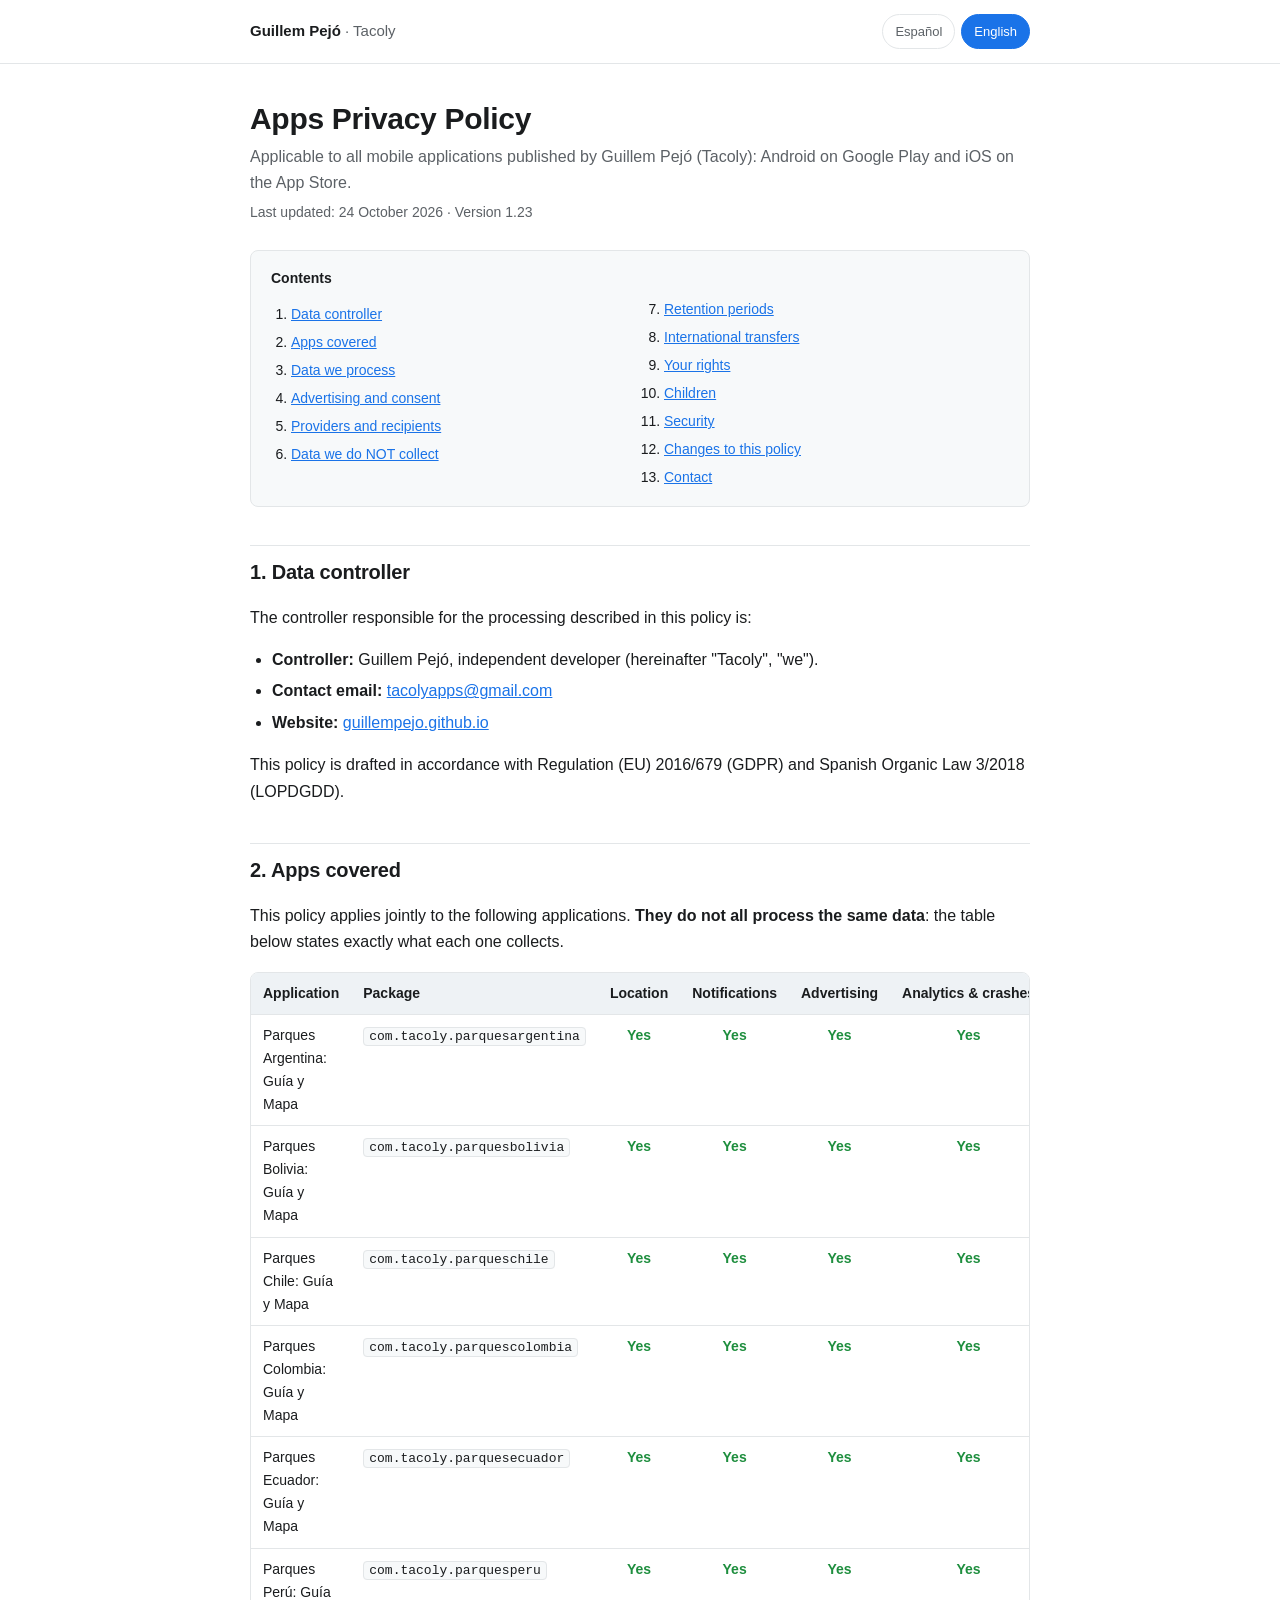
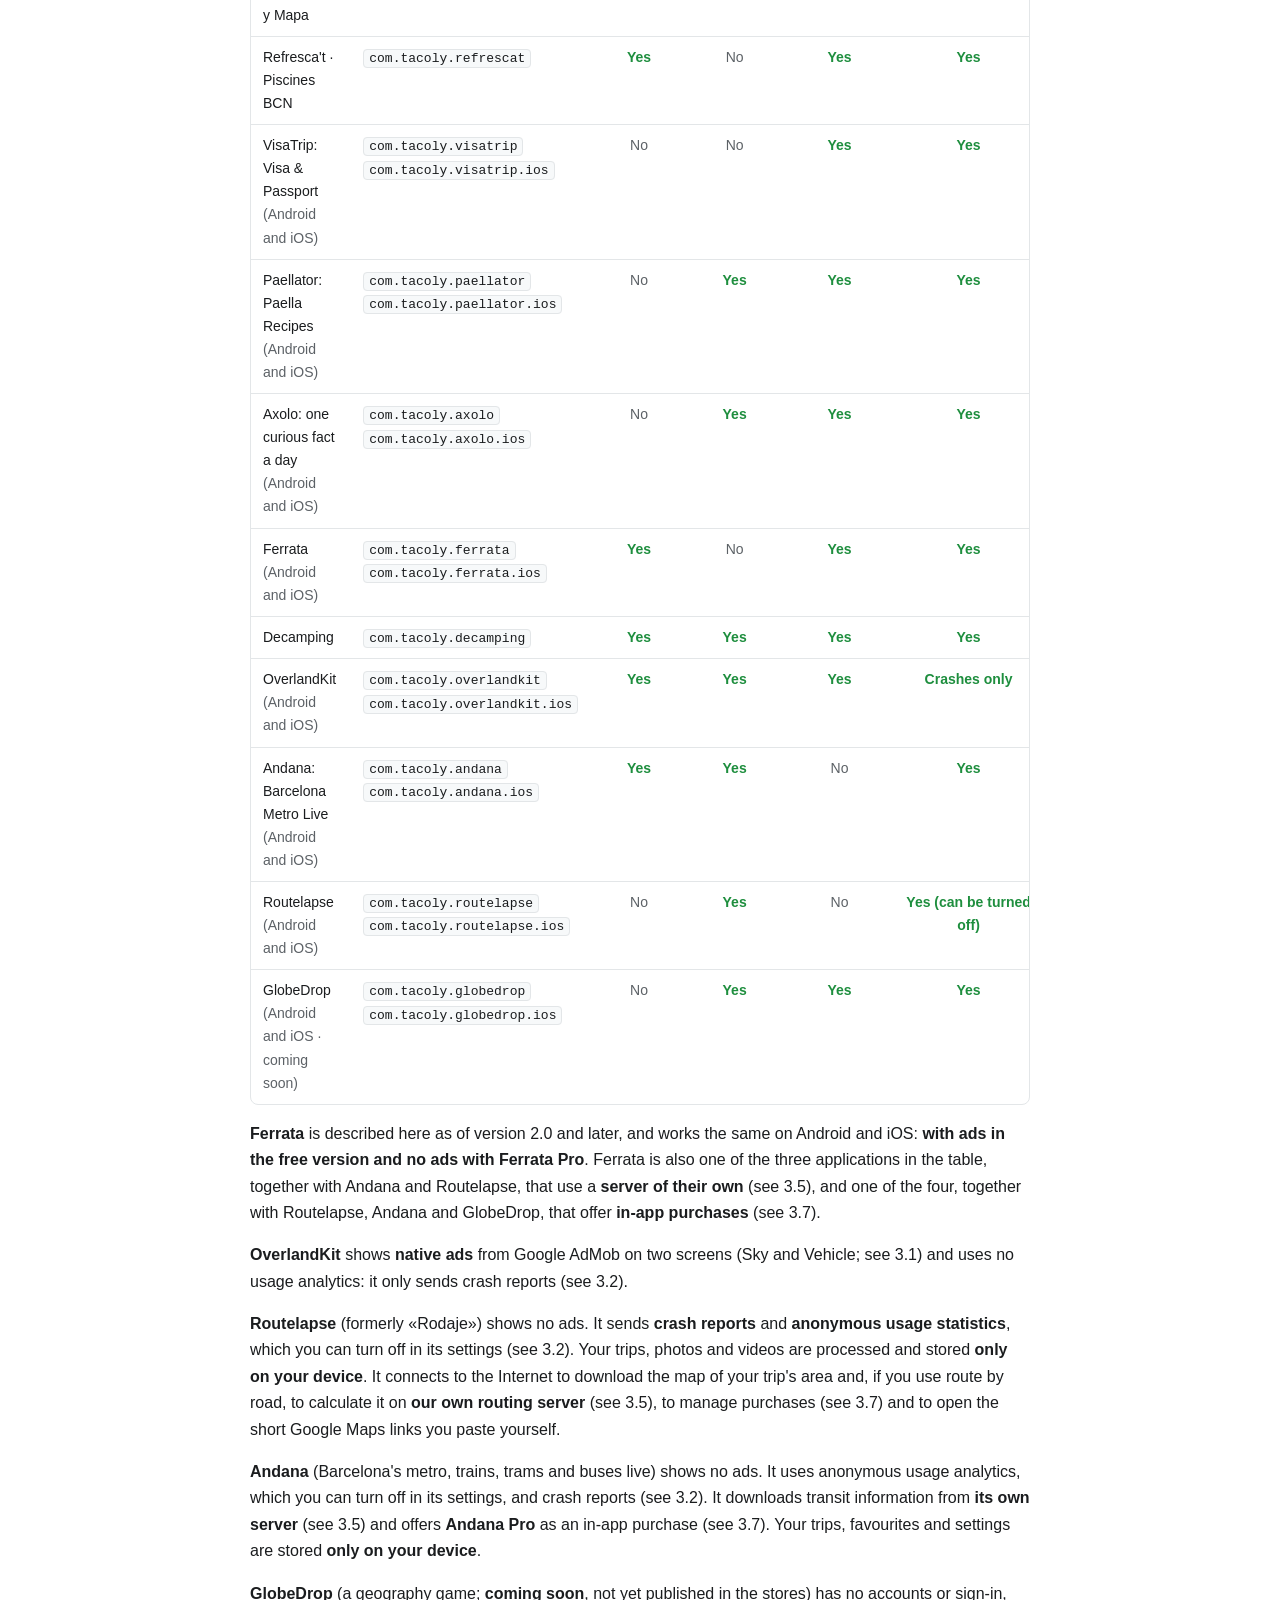
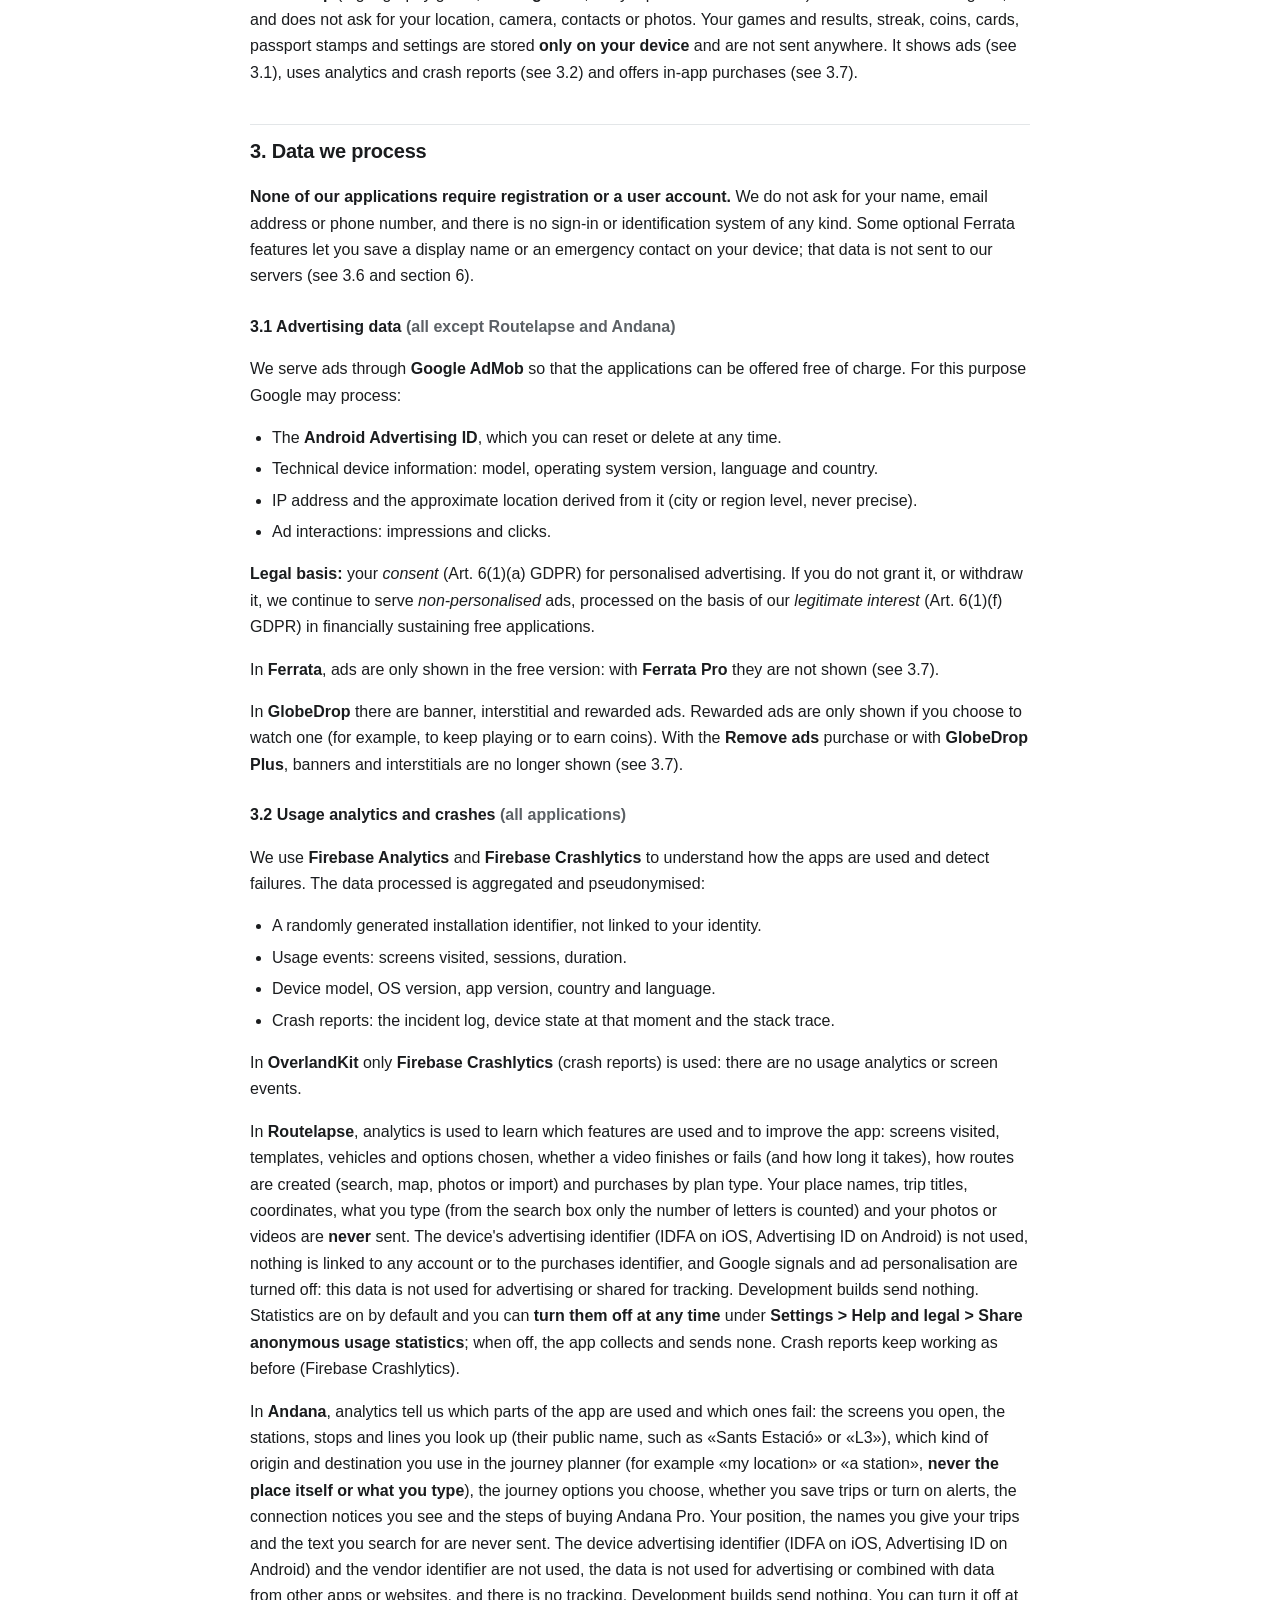
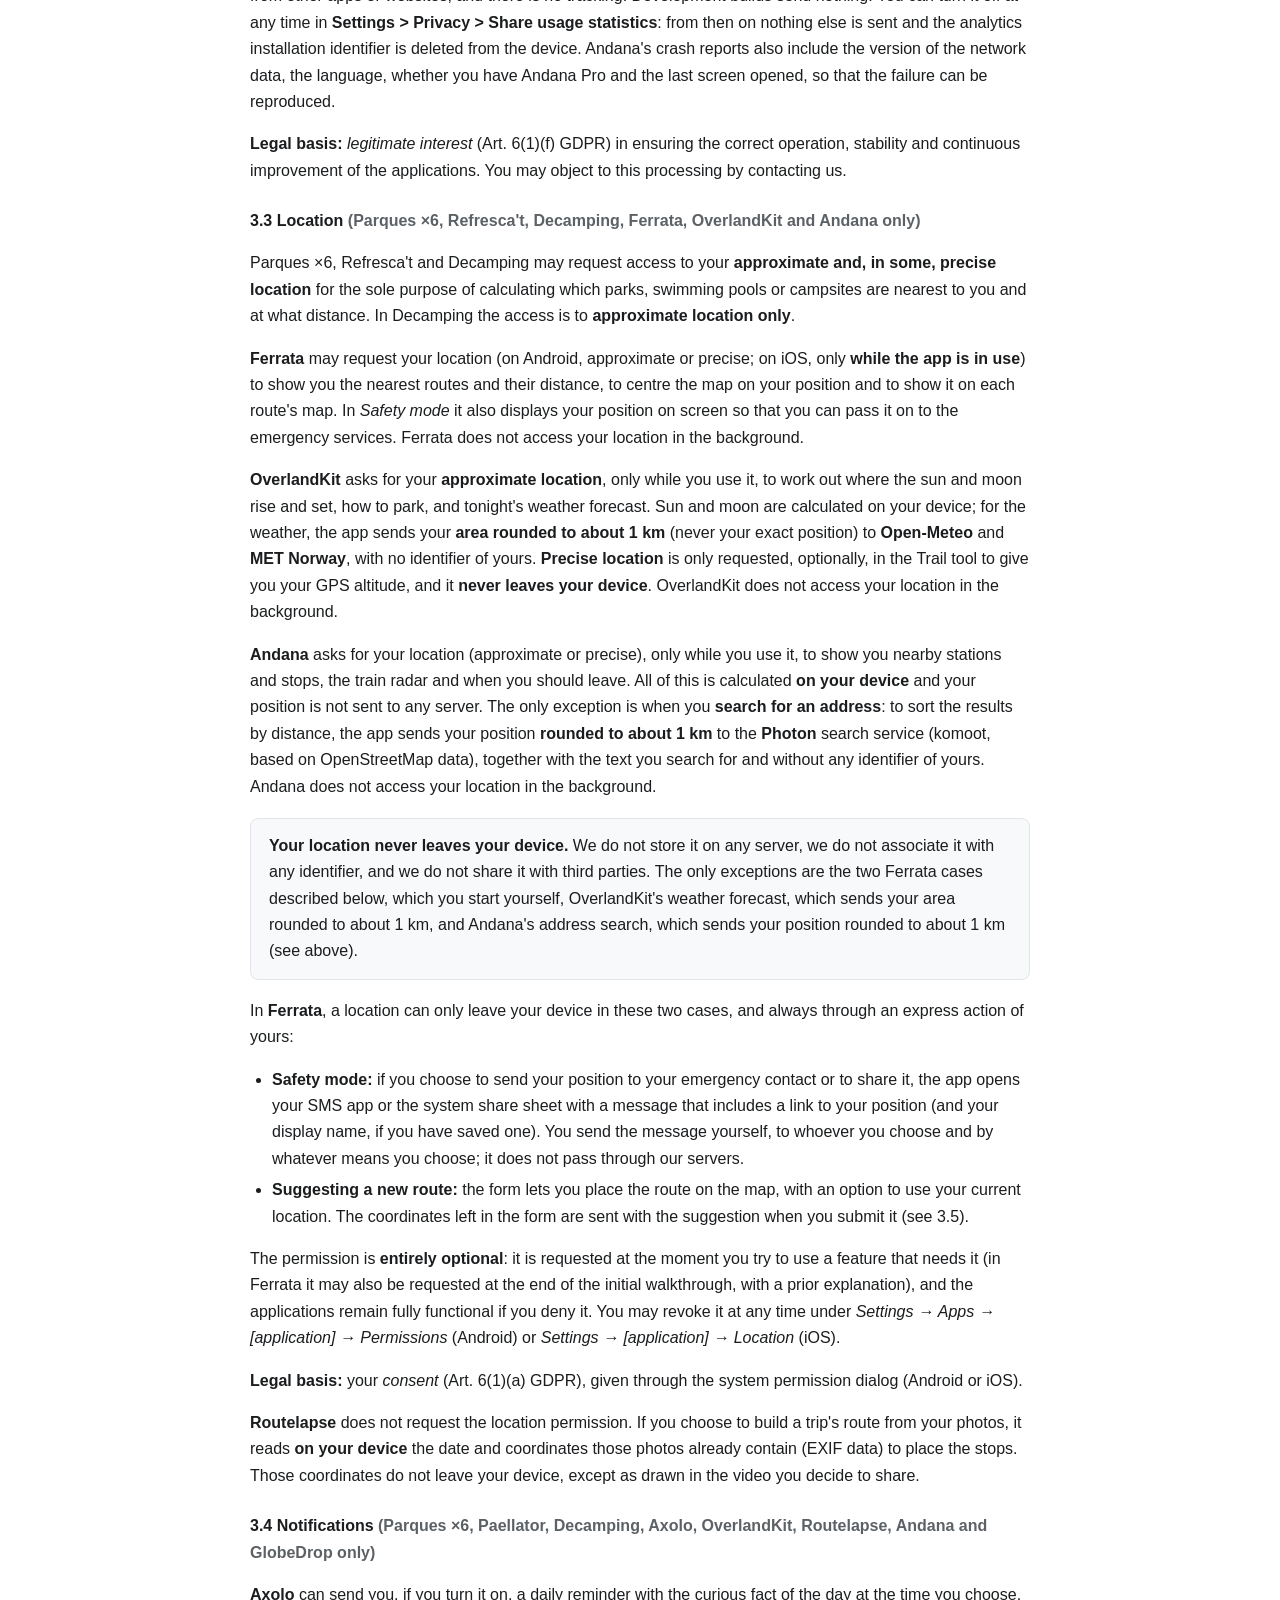
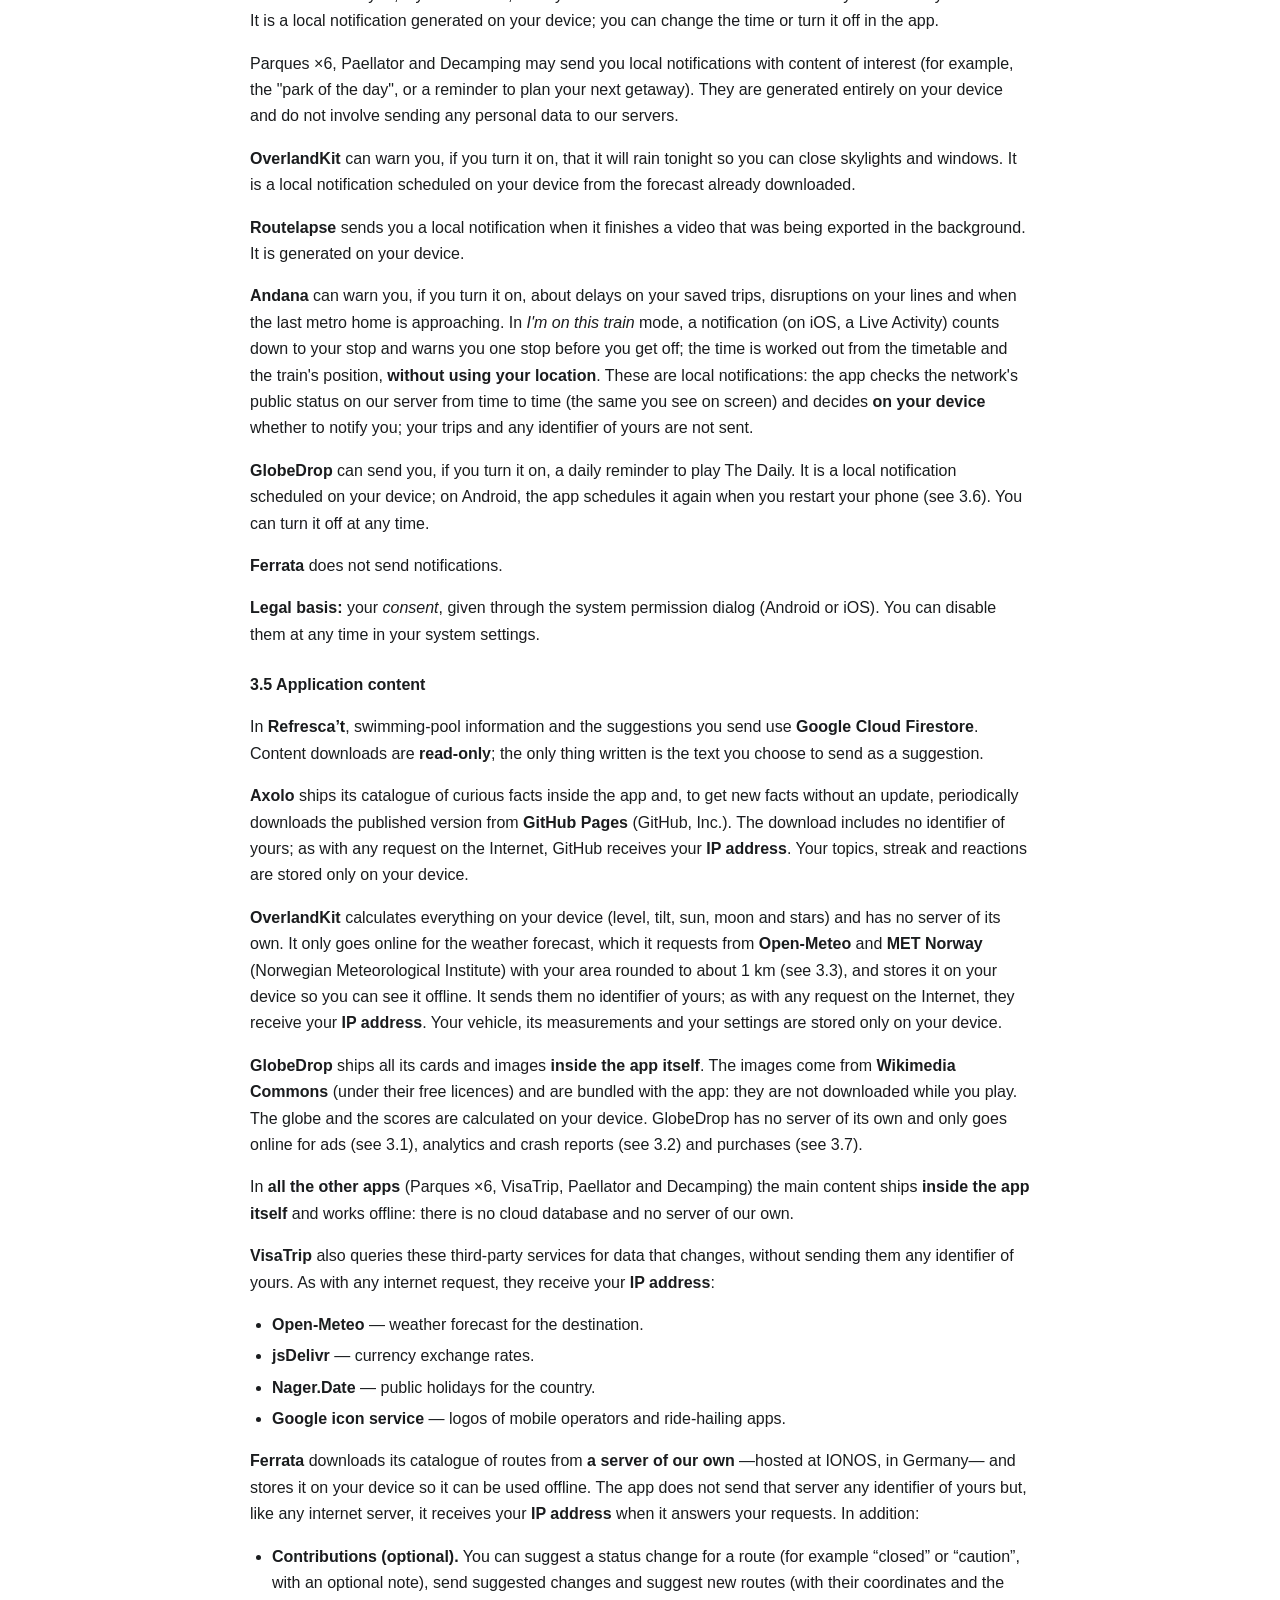
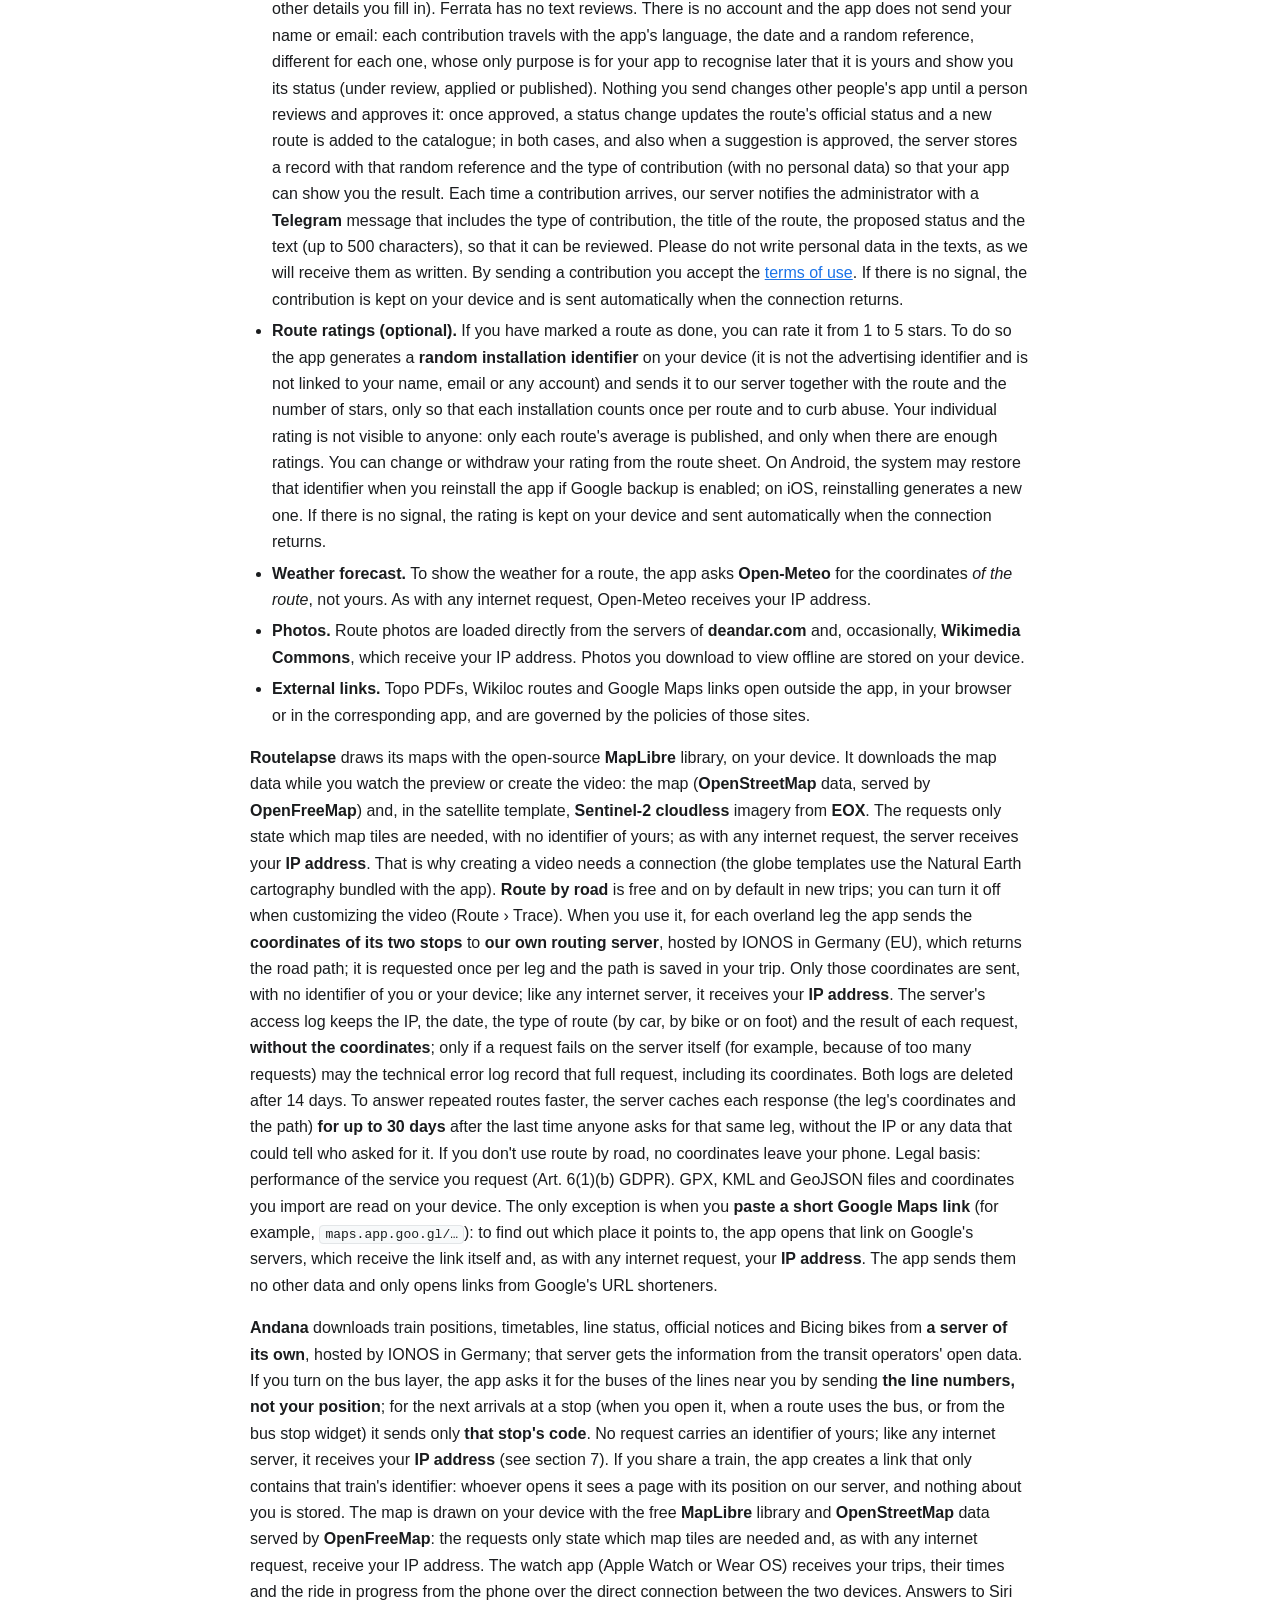
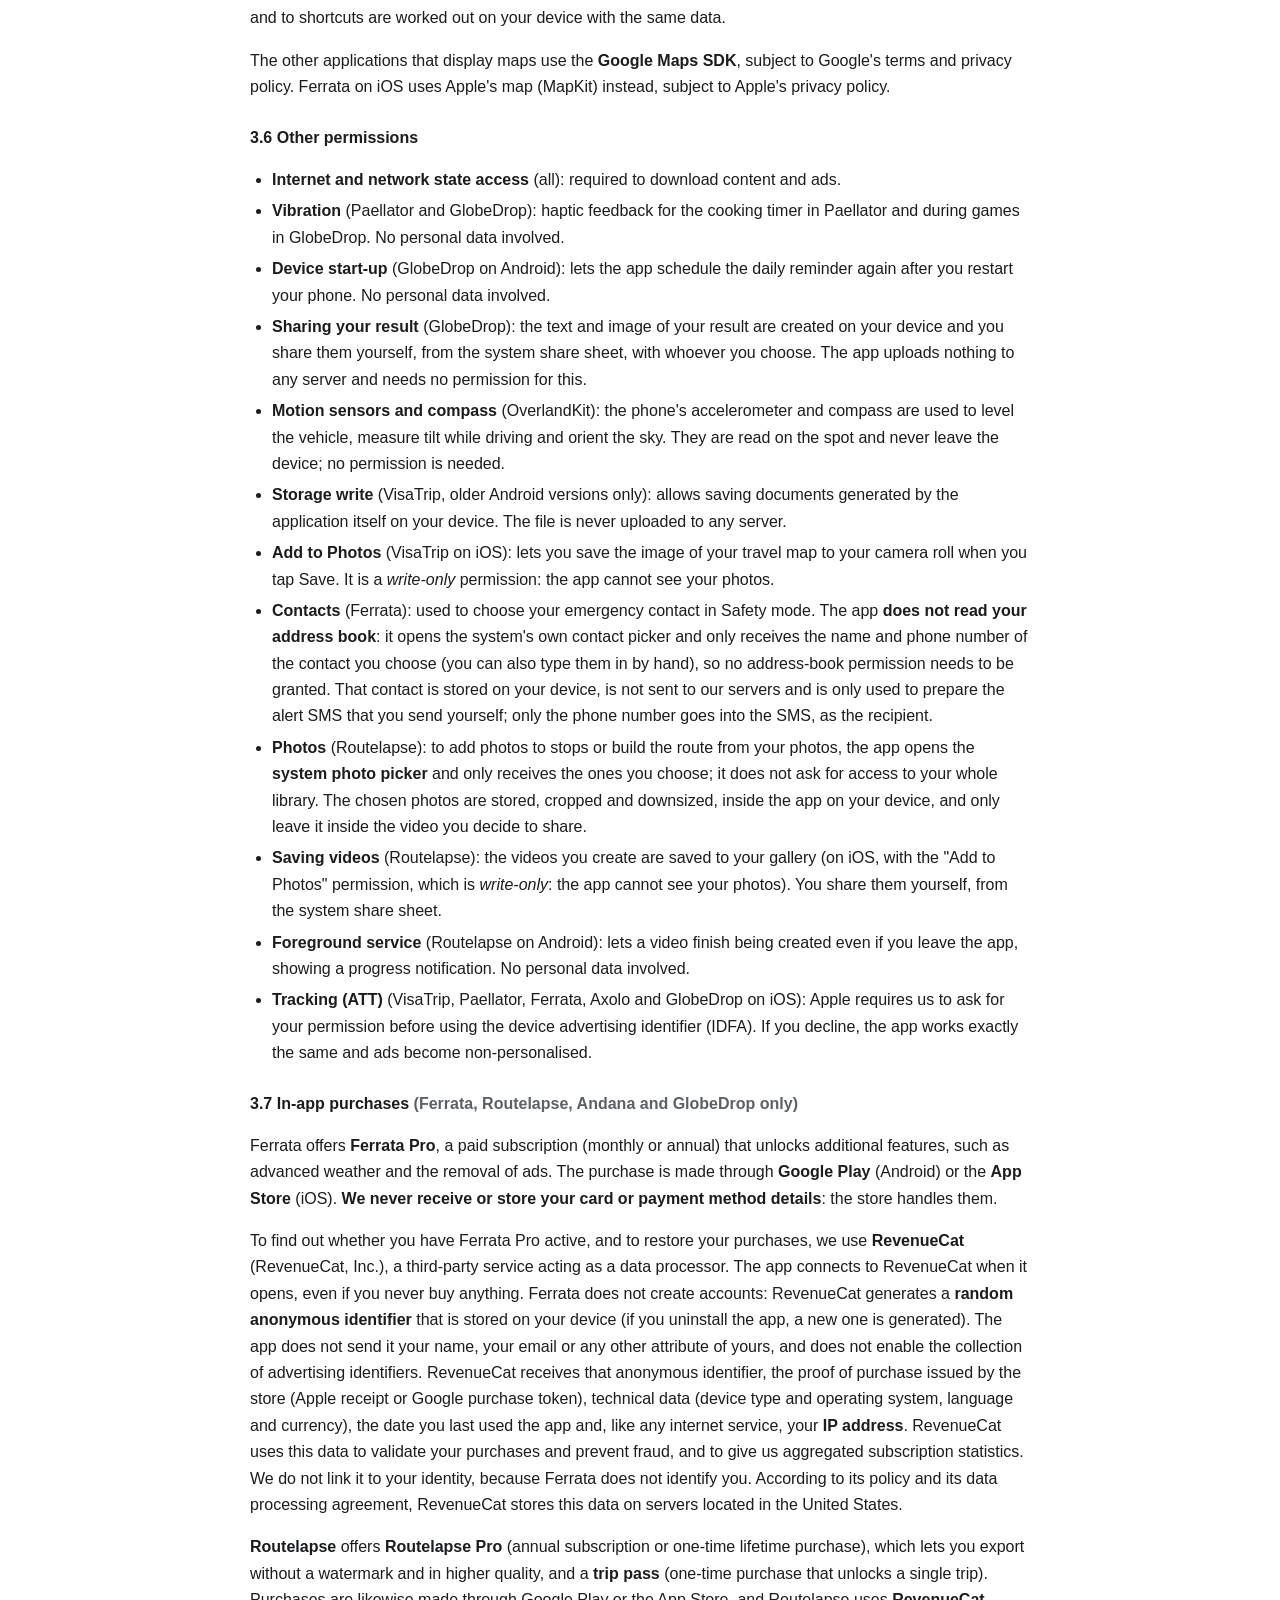
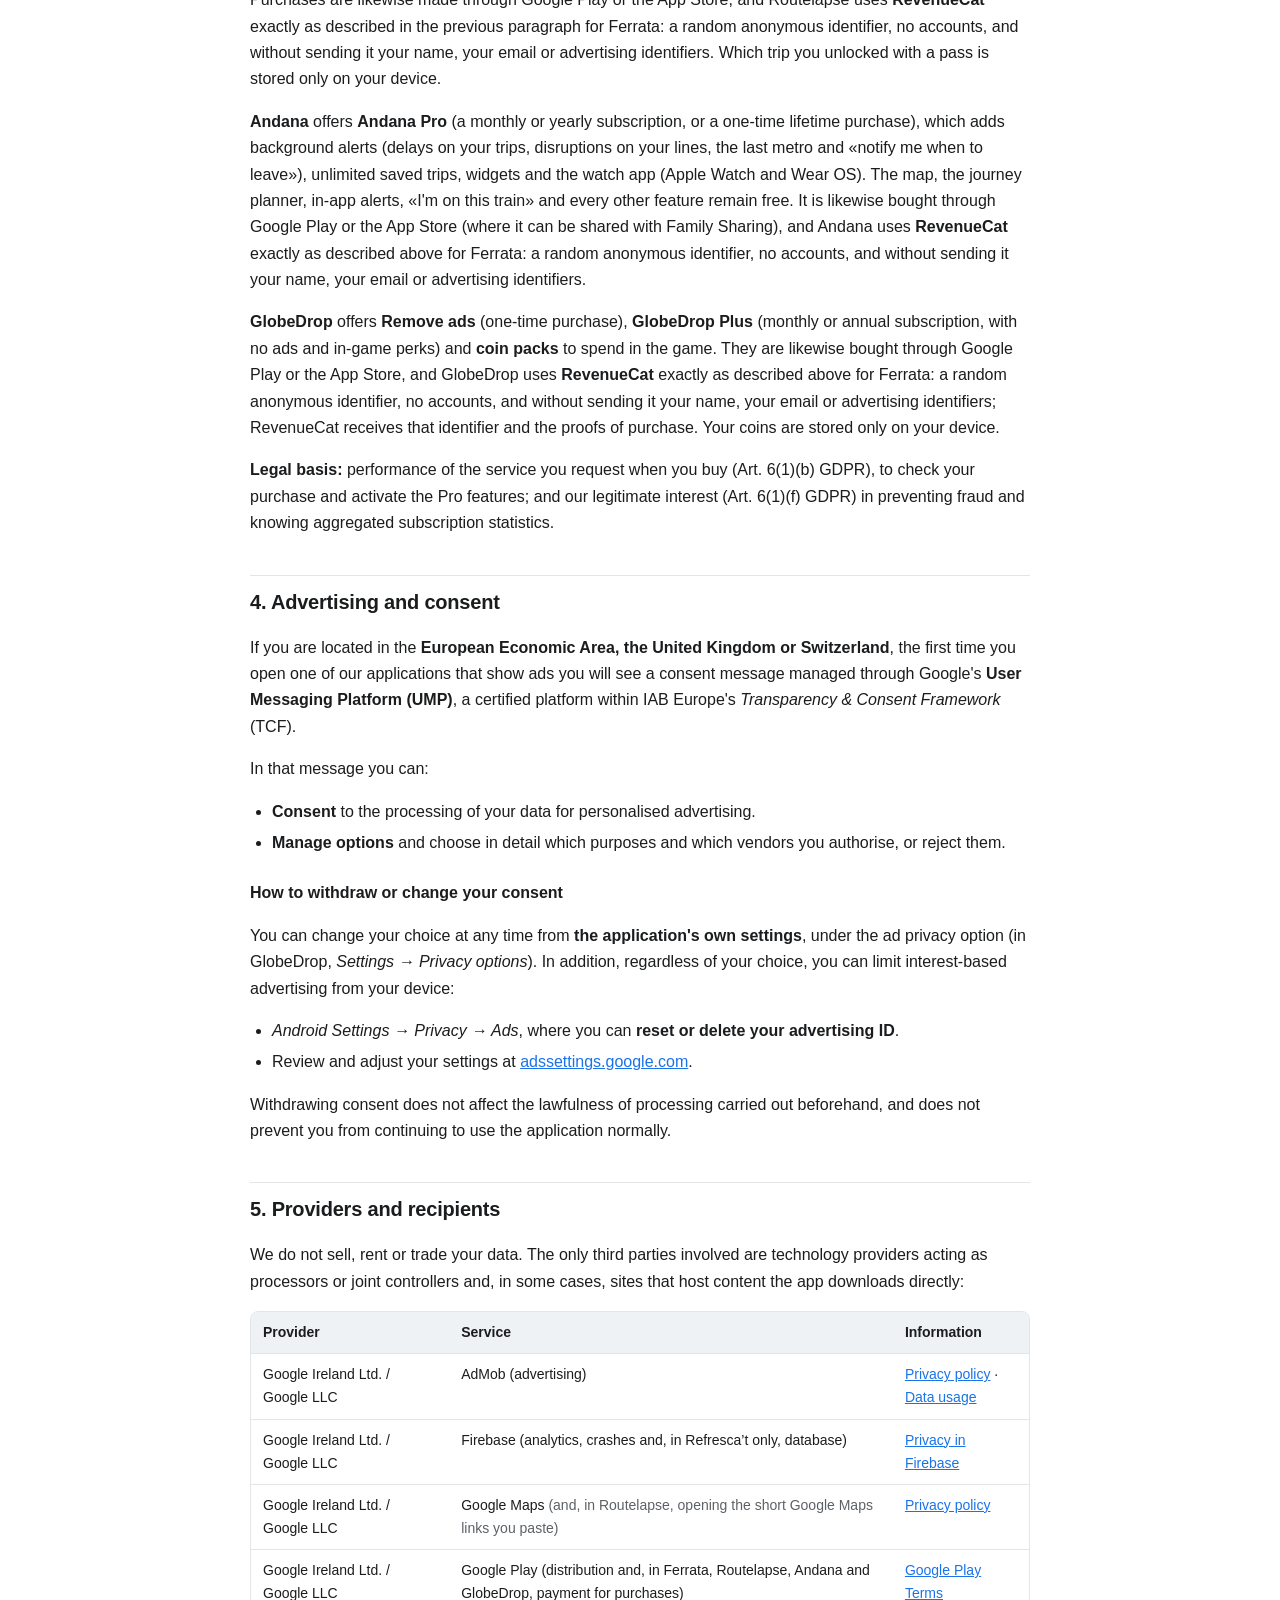
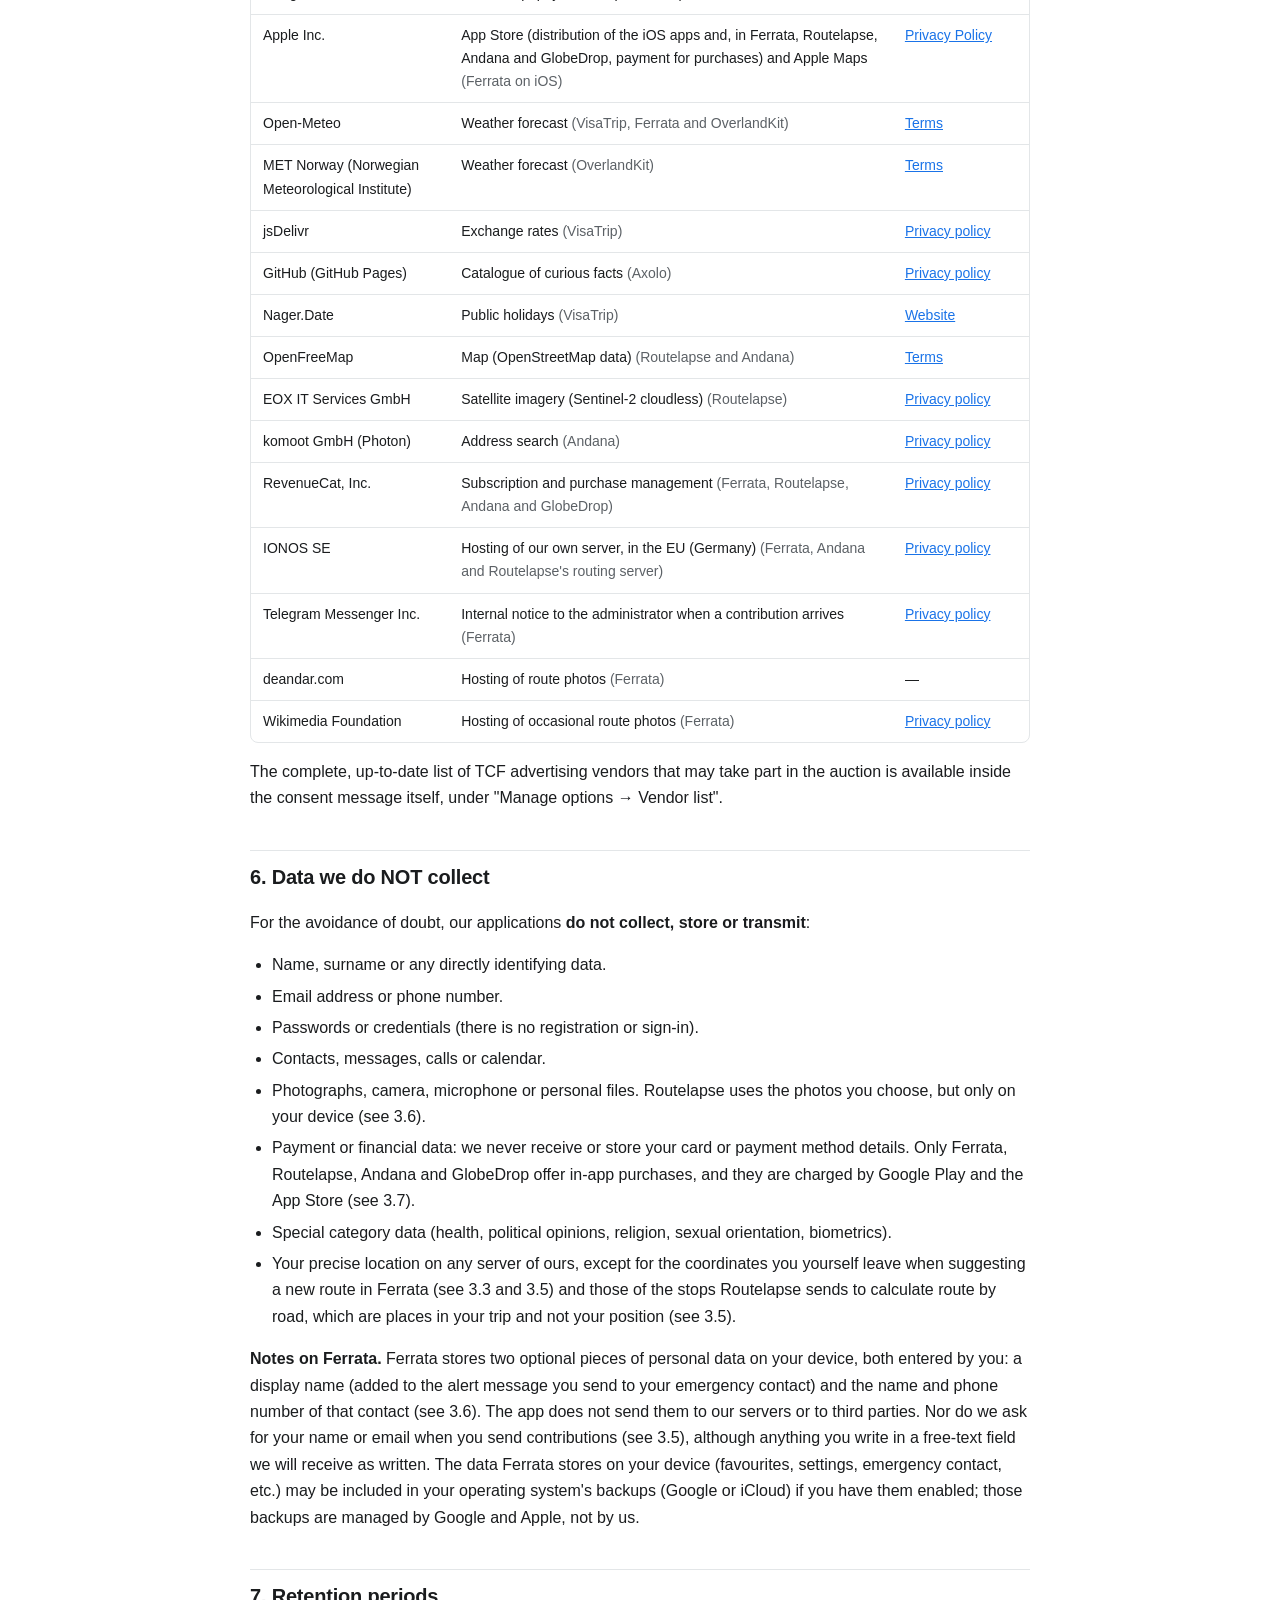
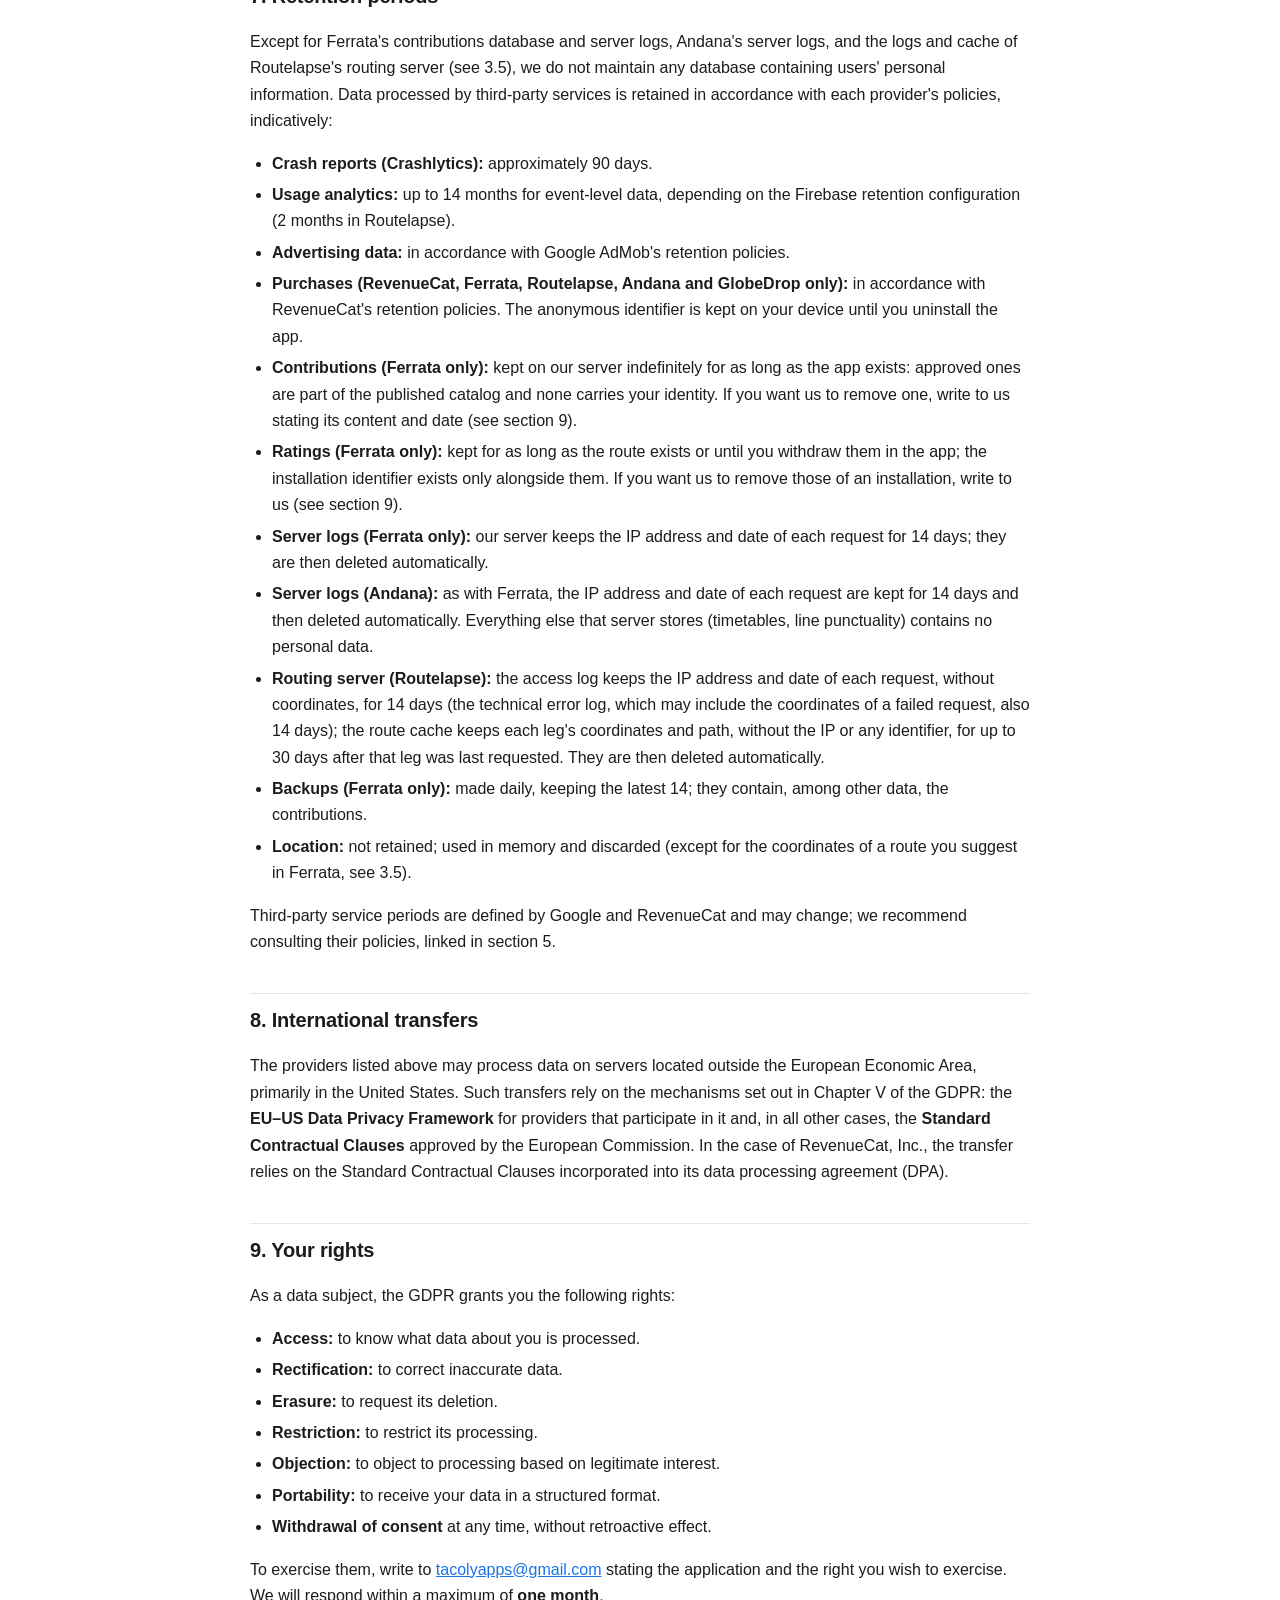
==== commit f65559eb: "Política de privacidad v1.23: la ruta por carretera de Routelapse es gratuita y viene encendida de s" ====
--- a/apps-privacy/index.html
+++ b/apps-privacy/index.html
@@ -102,7 +102,7 @@
 
 <h1>Política de Privacidad de las Aplicaciones</h1>
 <p class="lead">Aplicable a todas las aplicaciones móviles publicadas por Guillem Pejó (Tacoly): Android en Google Play e iOS en la App Store.</p>
-<p class="updated">Última actualización: 24 de octubre de 2026 · Versión 1.22</p>
+<p class="updated">Última actualización: 24 de octubre de 2026 · Versión 1.23</p>
 
 <div class="toc">
   <p>Contenido</p>
@@ -247,7 +247,7 @@
   <li><strong>Fotos.</strong> Las fotos de las vías se cargan directamente desde los servidores de <strong>deandar.com</strong> y, de forma puntual, de <strong>Wikimedia Commons</strong>, que reciben tu dirección IP. Las fotos que descargas para verlas sin conexión se guardan en tu dispositivo.</li>
   <li><strong>Enlaces externos.</strong> Los topos en PDF, las rutas de Wikiloc y los enlaces a Google Maps se abren fuera de la aplicación, en tu navegador o en la aplicación correspondiente, y se rigen por las políticas de esos sitios.</li>
 </ul>
-<p><strong>Routelapse</strong> dibuja sus mapas con la biblioteca libre <strong>MapLibre</strong>, dentro de tu dispositivo. Los datos del mapa los descarga mientras ves la vista previa o creas el vídeo: el mapa (datos de <strong>OpenStreetMap</strong>, servidos por <strong>OpenFreeMap</strong>) y, en la plantilla de satélite, las imágenes <strong>Sentinel-2 cloudless</strong> de <strong>EOX</strong>. Las peticiones solo indican qué trozos de mapa hacen falta, sin ningún identificador tuyo; como en cualquier petición a Internet, el servidor recibe tu <strong>dirección IP</strong>. Por eso crear un vídeo necesita conexión (las plantillas de globo usan la cartografía de Natural Earth incluida en la aplicación). La <strong>ruta por carretera</strong> es una función de <strong>Routelapse Pro</strong> que también puedes probar gratis en la vista previa; en un viaje nuevo viene encendida si tienes Pro y apagada si no, y puedes quitarla en el editor de la ruta. Cuando la usas, para cada tramo por tierra la aplicación envía las <strong>coordenadas de sus dos paradas</strong> a <strong>nuestro propio servidor de rutas</strong> —alojado en IONOS, en Alemania (UE)—, que devuelve el camino por carretera; se pide una sola vez por tramo y el camino se guarda en tu viaje. Solo se envían esas coordenadas, sin ningún identificador tuyo ni de tu dispositivo; como cualquier servidor de Internet, recibe tu <strong>dirección IP</strong>. El registro de accesos del servidor guarda la IP, la fecha, el tipo de ruta (en coche, en bici o a pie) y el resultado de cada petición, <strong>sin las coordenadas</strong>; solo si una petición falla en el propio servidor (por ejemplo, por exceso de peticiones) el registro técnico de errores puede anotar esa petición completa, con sus coordenadas. Ambos registros se borran a los 14 días. Para responder antes a las rutas repetidas, el servidor guarda cada respuesta en caché (las coordenadas del tramo y el camino) <strong>hasta 30 días</strong> desde la última vez que alguien pide ese mismo tramo, sin la IP ni ningún dato que permita saber quién la pidió. Si no usas la ruta por carretera, no sale ninguna coordenada de tu móvil. Base jurídica: la ejecución del servicio que solicitas (art. 6.1.b RGPD). Los archivos GPX, KML, GeoJSON y las coordenadas que importes se leen en tu dispositivo. La única excepción es cuando <strong>pegas un enlace corto de Google Maps</strong> (por ejemplo, <code>maps.app.goo.gl/…</code>): para saber a qué lugar lleva, la aplicación abre ese enlace en los servidores de Google, que reciben el propio enlace y, como en cualquier petición a Internet, tu <strong>dirección IP</strong>. La aplicación no les envía ningún otro dato y solo abre enlaces de los acortadores de Google.</p>
+<p><strong>Routelapse</strong> dibuja sus mapas con la biblioteca libre <strong>MapLibre</strong>, dentro de tu dispositivo. Los datos del mapa los descarga mientras ves la vista previa o creas el vídeo: el mapa (datos de <strong>OpenStreetMap</strong>, servidos por <strong>OpenFreeMap</strong>) y, en la plantilla de satélite, las imágenes <strong>Sentinel-2 cloudless</strong> de <strong>EOX</strong>. Las peticiones solo indican qué trozos de mapa hacen falta, sin ningún identificador tuyo; como en cualquier petición a Internet, el servidor recibe tu <strong>dirección IP</strong>. Por eso crear un vídeo necesita conexión (las plantillas de globo usan la cartografía de Natural Earth incluida en la aplicación). La <strong>ruta por carretera</strong> es gratuita y viene encendida de serie en los viajes nuevos; puedes quitarla al personalizar el vídeo (Ruta › Trazado). Cuando la usas, para cada tramo por tierra la aplicación envía las <strong>coordenadas de sus dos paradas</strong> a <strong>nuestro propio servidor de rutas</strong> —alojado en IONOS, en Alemania (UE)—, que devuelve el camino por carretera; se pide una sola vez por tramo y el camino se guarda en tu viaje. Solo se envían esas coordenadas, sin ningún identificador tuyo ni de tu dispositivo; como cualquier servidor de Internet, recibe tu <strong>dirección IP</strong>. El registro de accesos del servidor guarda la IP, la fecha, el tipo de ruta (en coche, en bici o a pie) y el resultado de cada petición, <strong>sin las coordenadas</strong>; solo si una petición falla en el propio servidor (por ejemplo, por exceso de peticiones) el registro técnico de errores puede anotar esa petición completa, con sus coordenadas. Ambos registros se borran a los 14 días. Para responder antes a las rutas repetidas, el servidor guarda cada respuesta en caché (las coordenadas del tramo y el camino) <strong>hasta 30 días</strong> desde la última vez que alguien pide ese mismo tramo, sin la IP ni ningún dato que permita saber quién la pidió. Si no usas la ruta por carretera, no sale ninguna coordenada de tu móvil. Base jurídica: la ejecución del servicio que solicitas (art. 6.1.b RGPD). Los archivos GPX, KML, GeoJSON y las coordenadas que importes se leen en tu dispositivo. La única excepción es cuando <strong>pegas un enlace corto de Google Maps</strong> (por ejemplo, <code>maps.app.goo.gl/…</code>): para saber a qué lugar lleva, la aplicación abre ese enlace en los servidores de Google, que reciben el propio enlace y, como en cualquier petición a Internet, tu <strong>dirección IP</strong>. La aplicación no les envía ningún otro dato y solo abre enlaces de los acortadores de Google.</p>
 <p><strong>Andana</strong> descarga de <strong>un servidor propio</strong> —alojado en IONOS, en Alemania— la posición de los trenes, los horarios, el estado de las líneas, los avisos oficiales y las bicicletas de Bicing; ese servidor obtiene la información de los datos abiertos de los operadores de transporte. Si activas la capa de autobuses, la aplicación le pide los autobuses de las líneas que tienes cerca indicando <strong>los números de línea, no tu posición</strong>; para las próximas llegadas a una parada (al abrirla, al calcular una ruta en bus o desde el widget de parada) envía solo <strong>el código de esa parada</strong>. Ninguna petición lleva un identificador tuyo; como cualquier servidor de Internet, recibe tu <strong>dirección IP</strong> (ver sección 7). Si compartes un tren, la aplicación crea un enlace que solo contiene el identificador de ese tren: quien lo abre ve en nuestro servidor una página con su posición, y no se guarda nada sobre ti. El mapa se dibuja en tu dispositivo con la biblioteca libre <strong>MapLibre</strong> y datos de <strong>OpenStreetMap</strong> servidos por <strong>OpenFreeMap</strong>: las peticiones solo indican qué trozos de mapa hacen falta y, como en cualquier petición a Internet, reciben tu dirección IP. La aplicación del reloj (Apple Watch o Wear OS) recibe del móvil tus viajes, sus horarios y el viaje en curso por la conexión directa entre los dos dispositivos. Las respuestas a Siri y a los atajos se calculan en tu dispositivo con los mismos datos.</p>
 <p>Las demás aplicaciones que muestran mapas utilizan <strong>Google Maps SDK</strong>, sujeto a las condiciones y a la política de privacidad de Google. Ferrata en iOS utiliza en su lugar el mapa de Apple (MapKit), sujeto a la política de privacidad de Apple.</p>
 
@@ -393,7 +393,7 @@
 
 <h1>Apps Privacy Policy</h1>
 <p class="lead">Applicable to all mobile applications published by Guillem Pejó (Tacoly): Android on Google Play and iOS on the App Store.</p>
-<p class="updated">Last updated: 24 October 2026 · Version 1.22</p>
+<p class="updated">Last updated: 24 October 2026 · Version 1.23</p>
 
 <div class="toc">
   <p>Contents</p>
@@ -538,7 +538,7 @@
   <li><strong>Photos.</strong> Route photos are loaded directly from the servers of <strong>deandar.com</strong> and, occasionally, <strong>Wikimedia Commons</strong>, which receive your IP address. Photos you download to view offline are stored on your device.</li>
   <li><strong>External links.</strong> Topo PDFs, Wikiloc routes and Google Maps links open outside the app, in your browser or in the corresponding app, and are governed by the policies of those sites.</li>
 </ul>
-<p><strong>Routelapse</strong> draws its maps with the open-source <strong>MapLibre</strong> library, on your device. It downloads the map data while you watch the preview or create the video: the map (<strong>OpenStreetMap</strong> data, served by <strong>OpenFreeMap</strong>) and, in the satellite template, <strong>Sentinel-2 cloudless</strong> imagery from <strong>EOX</strong>. The requests only state which map tiles are needed, with no identifier of yours; as with any internet request, the server receives your <strong>IP address</strong>. That is why creating a video needs a connection (the globe templates use the Natural Earth cartography bundled with the app). <strong>Route by road</strong> is a <strong>Routelapse Pro</strong> feature that you can also try for free in the preview; in a new trip it is on if you have Pro and off if you don't, and you can turn it off in the route editor. When you use it, for each overland leg the app sends the <strong>coordinates of its two stops</strong> to <strong>our own routing server</strong>, hosted by IONOS in Germany (EU), which returns the road path; it is requested once per leg and the path is saved in your trip. Only those coordinates are sent, with no identifier of you or your device; like any internet server, it receives your <strong>IP address</strong>. The server's access log keeps the IP, the date, the type of route (by car, by bike or on foot) and the result of each request, <strong>without the coordinates</strong>; only if a request fails on the server itself (for example, because of too many requests) may the technical error log record that full request, including its coordinates. Both logs are deleted after 14 days. To answer repeated routes faster, the server caches each response (the leg's coordinates and the path) <strong>for up to 30 days</strong> after the last time anyone asks for that same leg, without the IP or any data that could tell who asked for it. If you don't use route by road, no coordinates leave your phone. Legal basis: performance of the service you request (Art. 6(1)(b) GDPR). GPX, KML and GeoJSON files and coordinates you import are read on your device. The only exception is when you <strong>paste a short Google Maps link</strong> (for example, <code>maps.app.goo.gl/…</code>): to find out which place it points to, the app opens that link on Google's servers, which receive the link itself and, as with any internet request, your <strong>IP address</strong>. The app sends them no other data and only opens links from Google's URL shorteners.</p>
+<p><strong>Routelapse</strong> draws its maps with the open-source <strong>MapLibre</strong> library, on your device. It downloads the map data while you watch the preview or create the video: the map (<strong>OpenStreetMap</strong> data, served by <strong>OpenFreeMap</strong>) and, in the satellite template, <strong>Sentinel-2 cloudless</strong> imagery from <strong>EOX</strong>. The requests only state which map tiles are needed, with no identifier of yours; as with any internet request, the server receives your <strong>IP address</strong>. That is why creating a video needs a connection (the globe templates use the Natural Earth cartography bundled with the app). <strong>Route by road</strong> is free and on by default in new trips; you can turn it off when customizing the video (Route › Trace). When you use it, for each overland leg the app sends the <strong>coordinates of its two stops</strong> to <strong>our own routing server</strong>, hosted by IONOS in Germany (EU), which returns the road path; it is requested once per leg and the path is saved in your trip. Only those coordinates are sent, with no identifier of you or your device; like any internet server, it receives your <strong>IP address</strong>. The server's access log keeps the IP, the date, the type of route (by car, by bike or on foot) and the result of each request, <strong>without the coordinates</strong>; only if a request fails on the server itself (for example, because of too many requests) may the technical error log record that full request, including its coordinates. Both logs are deleted after 14 days. To answer repeated routes faster, the server caches each response (the leg's coordinates and the path) <strong>for up to 30 days</strong> after the last time anyone asks for that same leg, without the IP or any data that could tell who asked for it. If you don't use route by road, no coordinates leave your phone. Legal basis: performance of the service you request (Art. 6(1)(b) GDPR). GPX, KML and GeoJSON files and coordinates you import are read on your device. The only exception is when you <strong>paste a short Google Maps link</strong> (for example, <code>maps.app.goo.gl/…</code>): to find out which place it points to, the app opens that link on Google's servers, which receive the link itself and, as with any internet request, your <strong>IP address</strong>. The app sends them no other data and only opens links from Google's URL shorteners.</p>
 <p><strong>Andana</strong> downloads train positions, timetables, line status, official notices and Bicing bikes from <strong>a server of its own</strong>, hosted by IONOS in Germany; that server gets the information from the transit operators' open data. If you turn on the bus layer, the app asks it for the buses of the lines near you by sending <strong>the line numbers, not your position</strong>; for the next arrivals at a stop (when you open it, when a route uses the bus, or from the bus stop widget) it sends only <strong>that stop's code</strong>. No request carries an identifier of yours; like any internet server, it receives your <strong>IP address</strong> (see section 7). If you share a train, the app creates a link that only contains that train's identifier: whoever opens it sees a page with its position on our server, and nothing about you is stored. The map is drawn on your device with the free <strong>MapLibre</strong> library and <strong>OpenStreetMap</strong> data served by <strong>OpenFreeMap</strong>: the requests only state which map tiles are needed and, as with any internet request, receive your IP address. The watch app (Apple Watch or Wear OS) receives your trips, their times and the ride in progress from the phone over the direct connection between the two devices. Answers to Siri and to shortcuts are worked out on your device with the same data.</p>
 <p>The other applications that display maps use the <strong>Google Maps SDK</strong>, subject to Google's terms and privacy policy. Ferrata on iOS uses Apple's map (MapKit) instead, subject to Apple's privacy policy.</p>
 
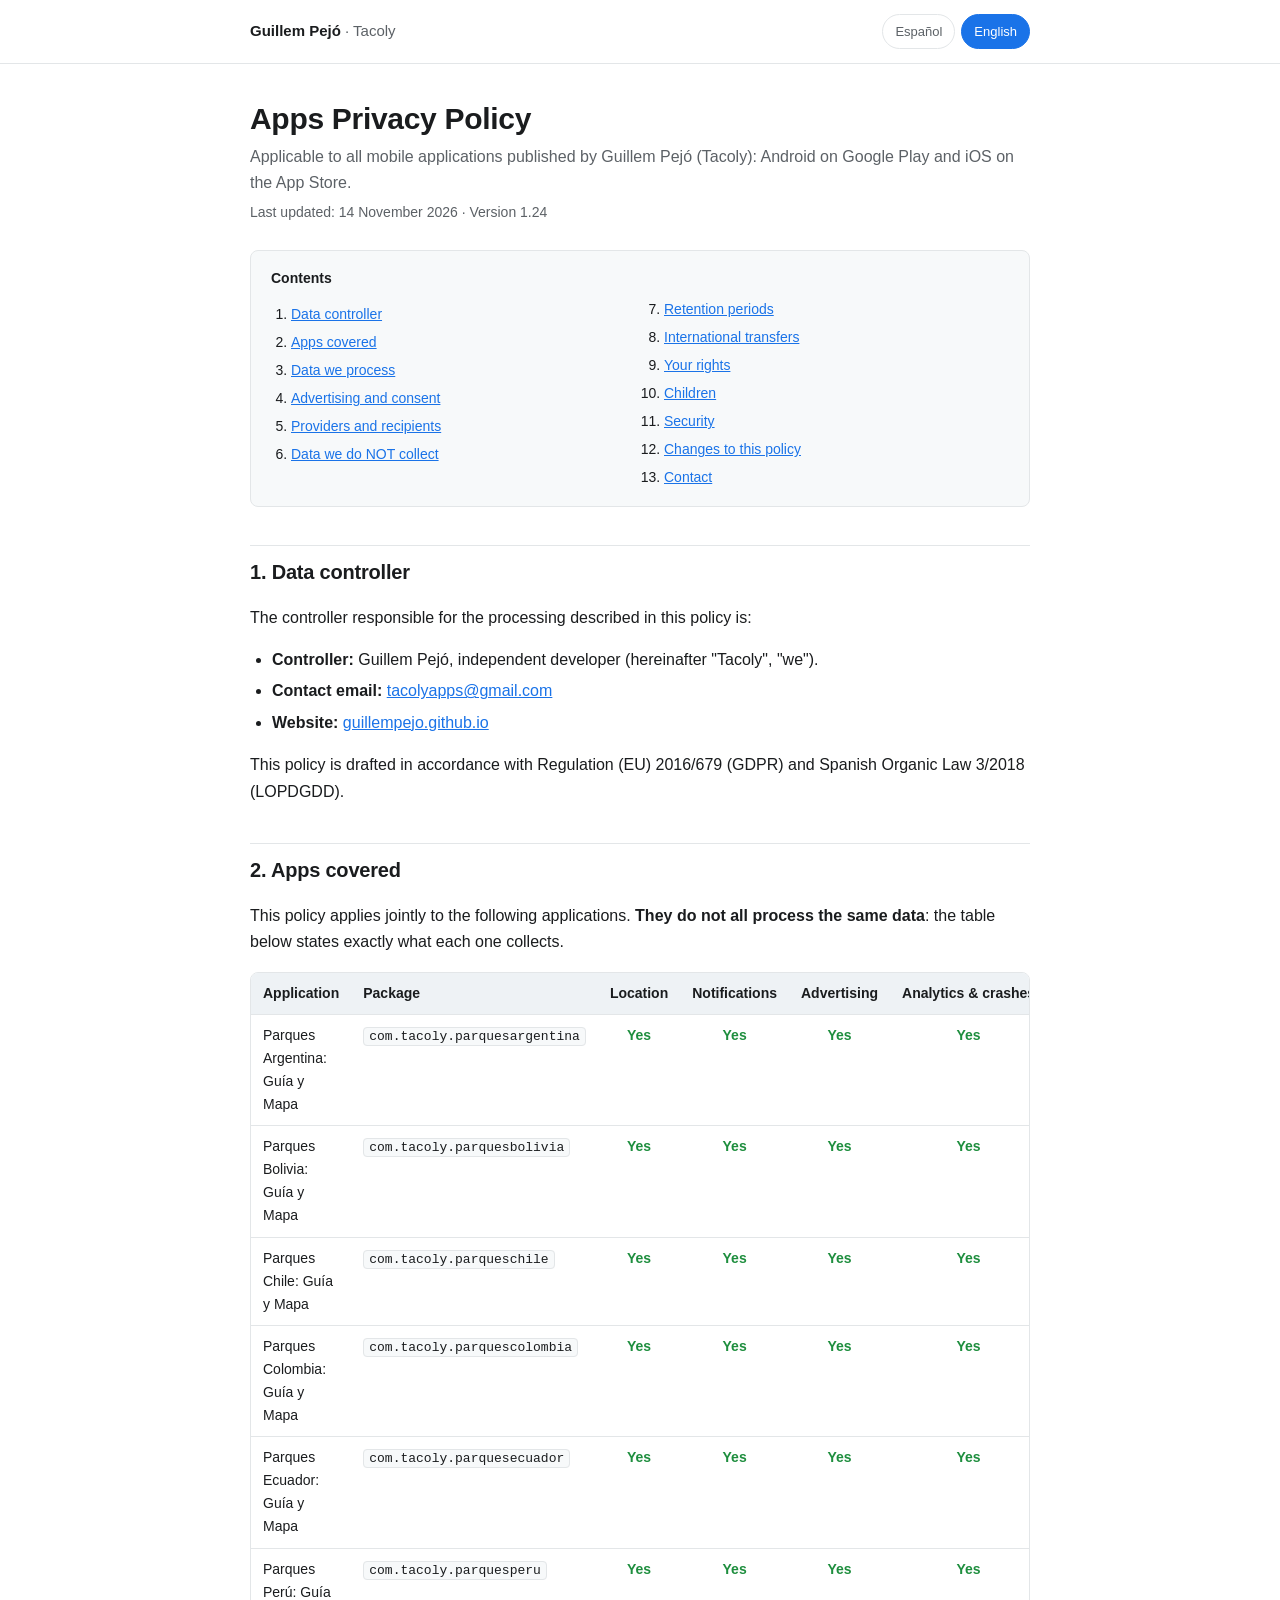
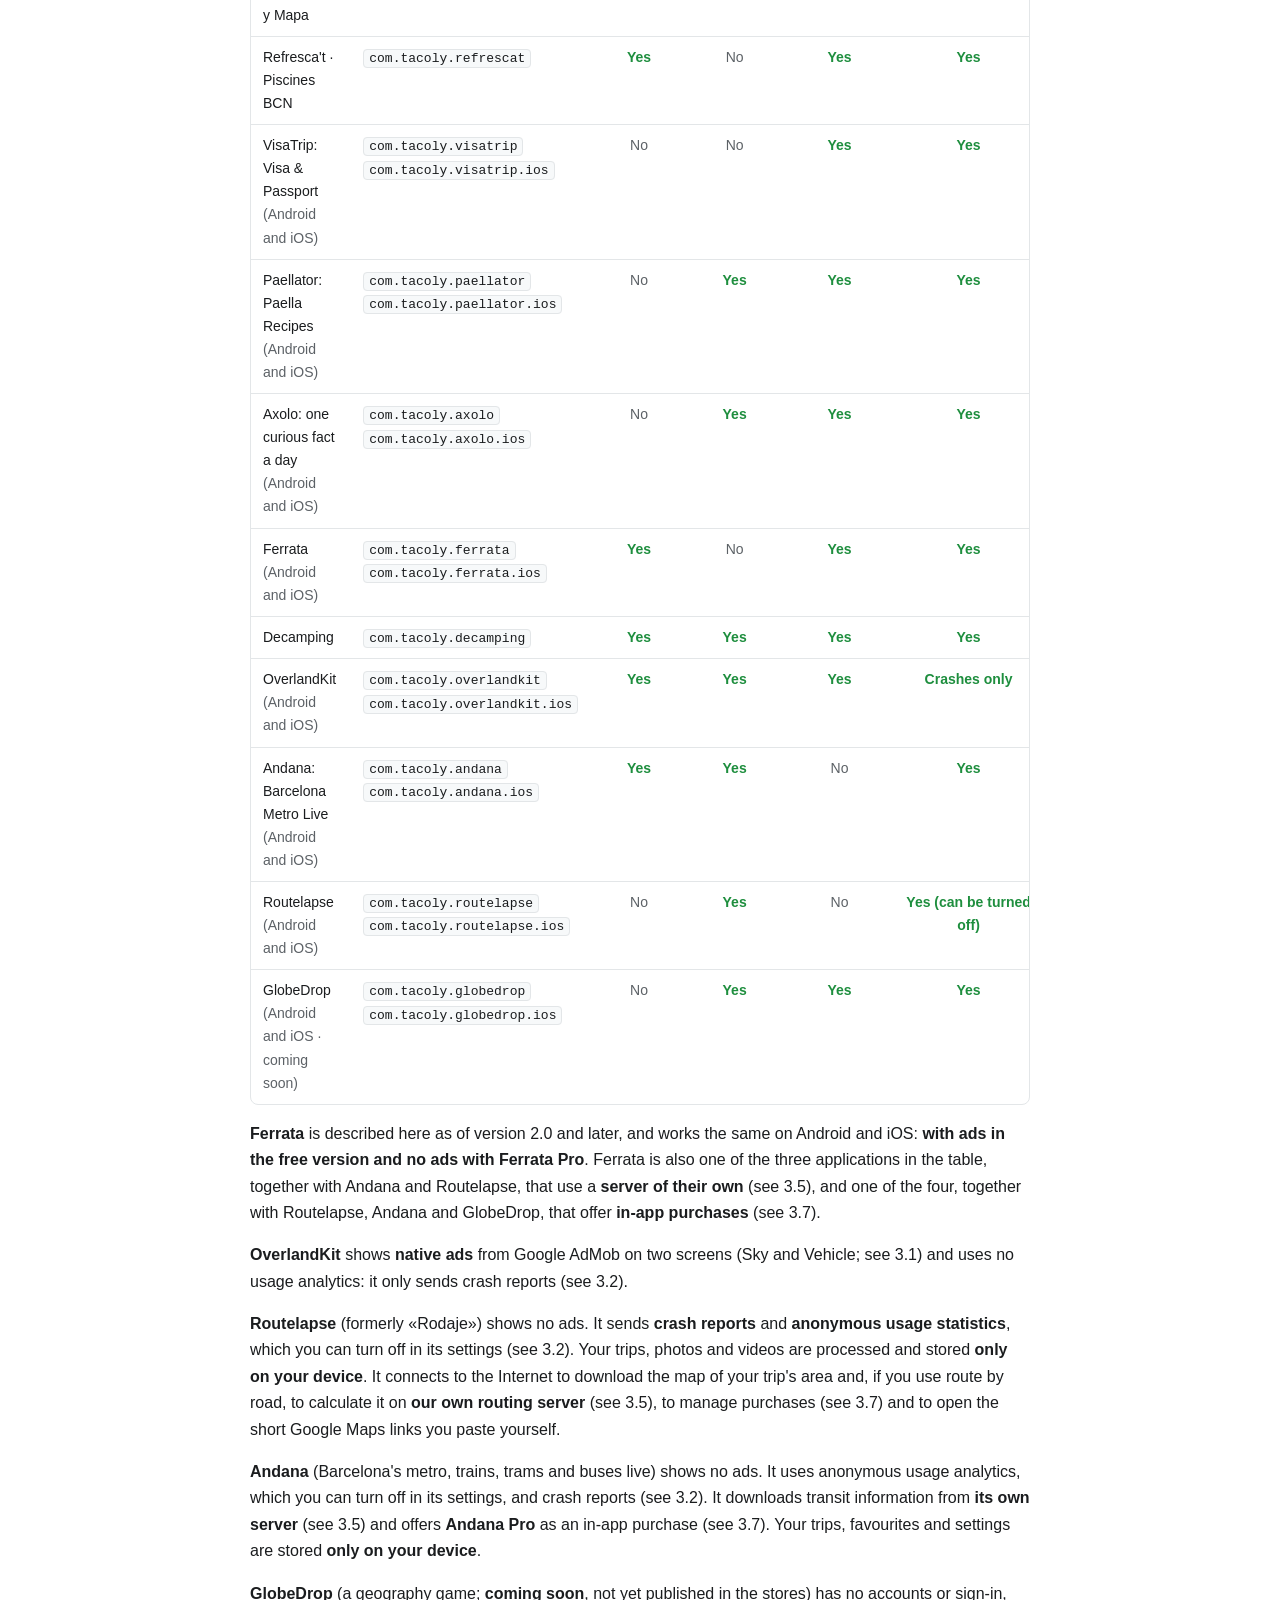
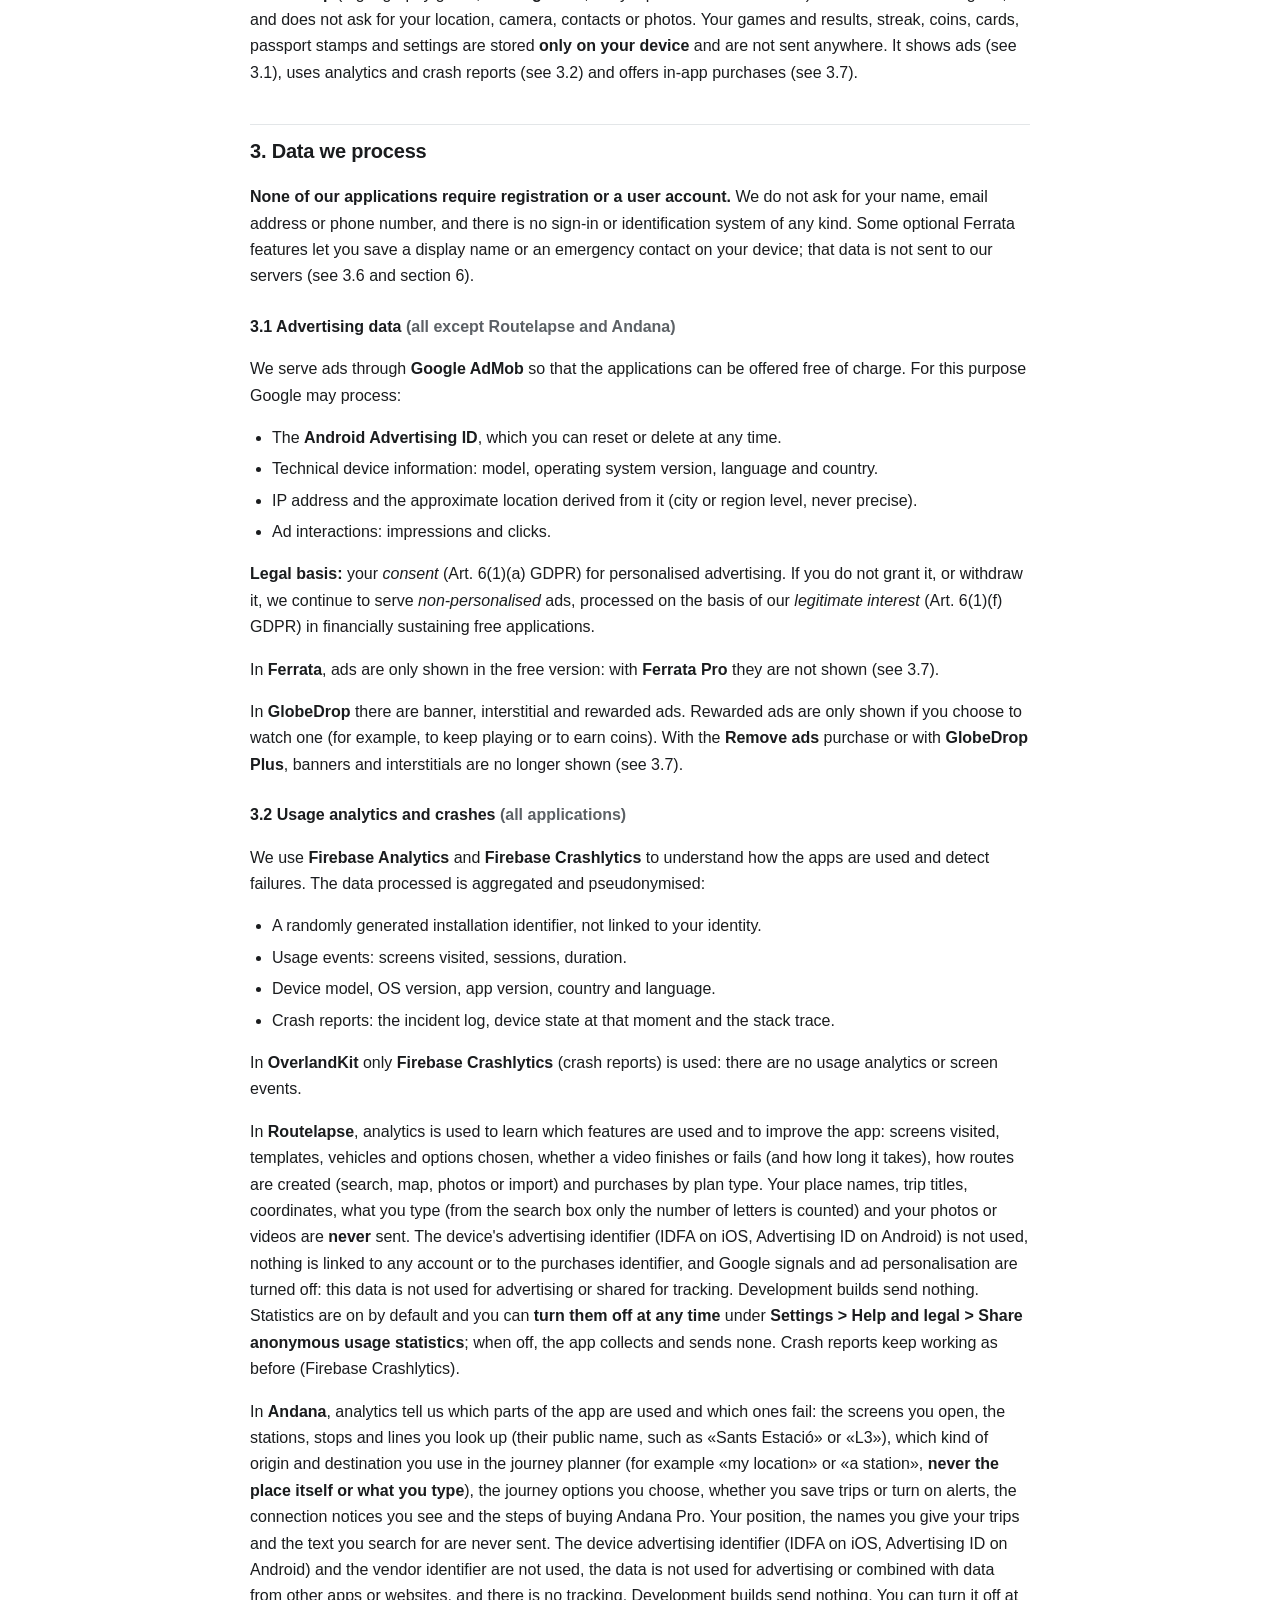
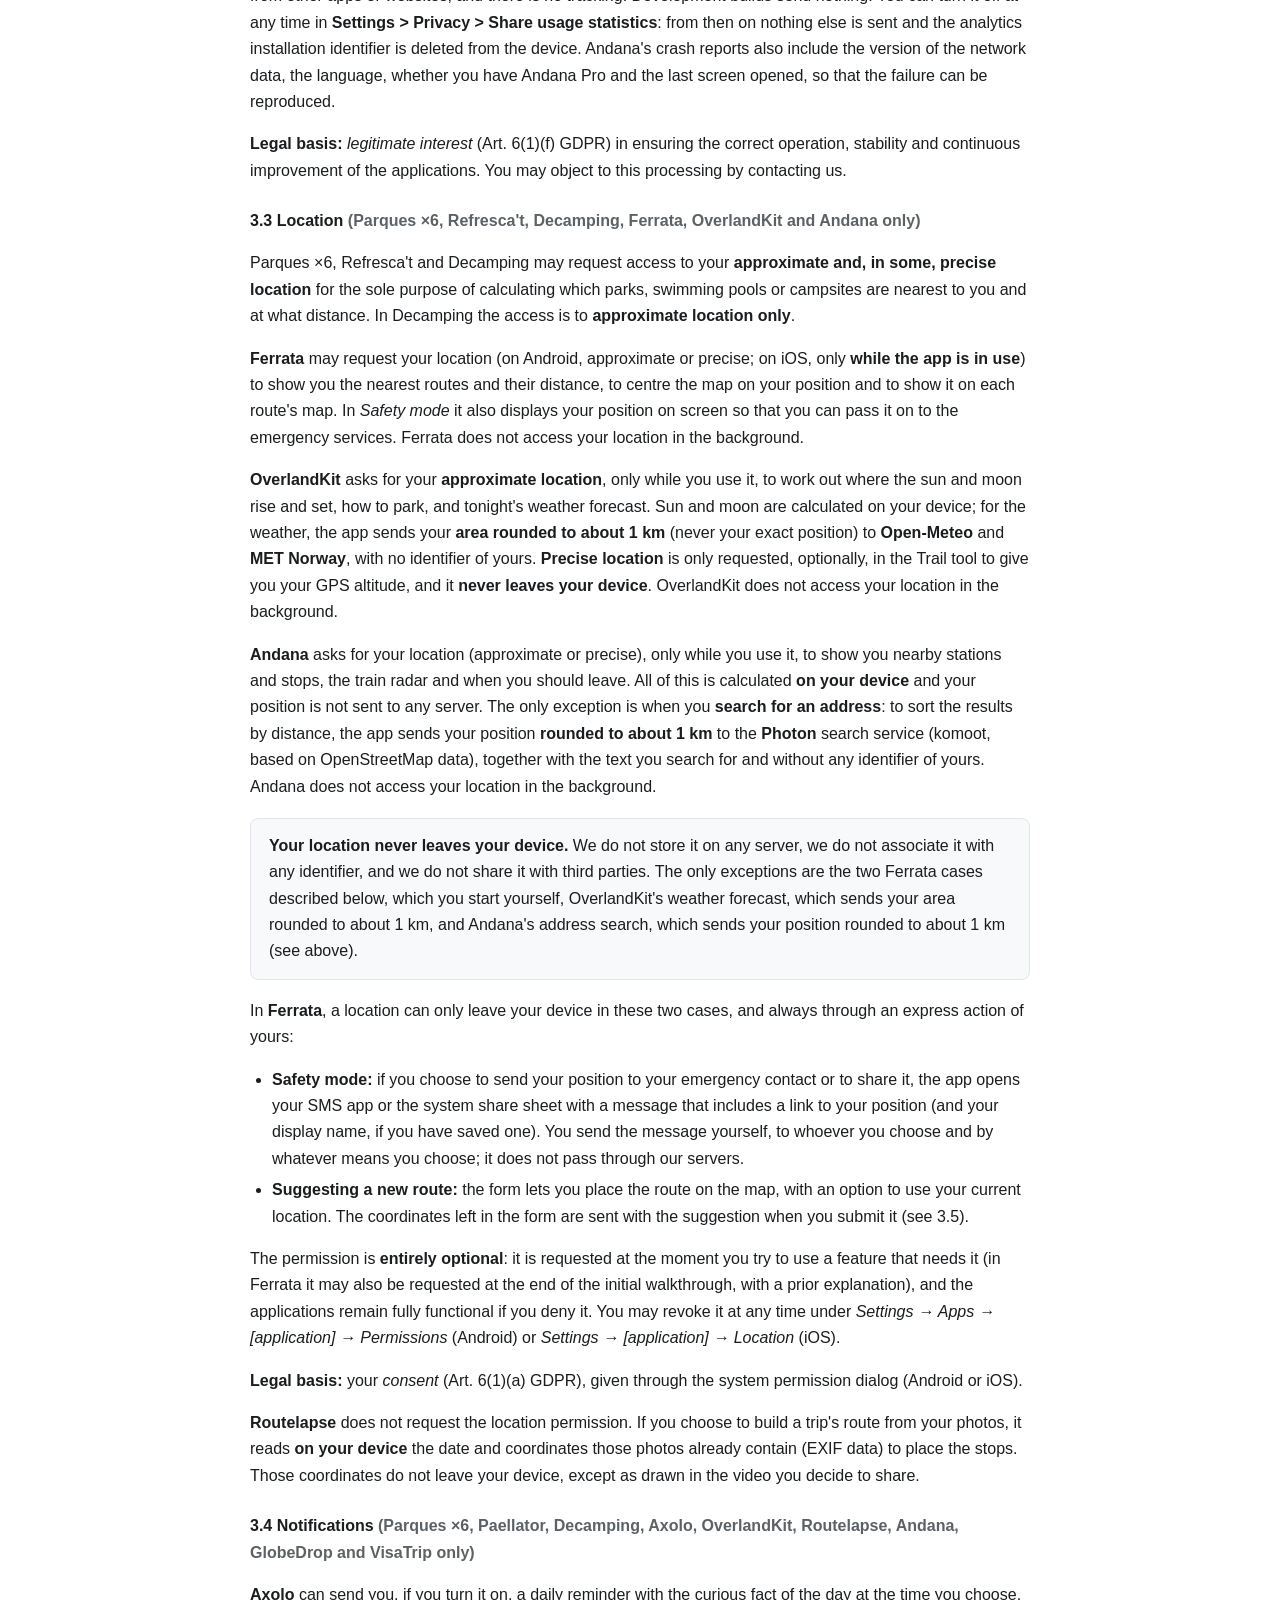
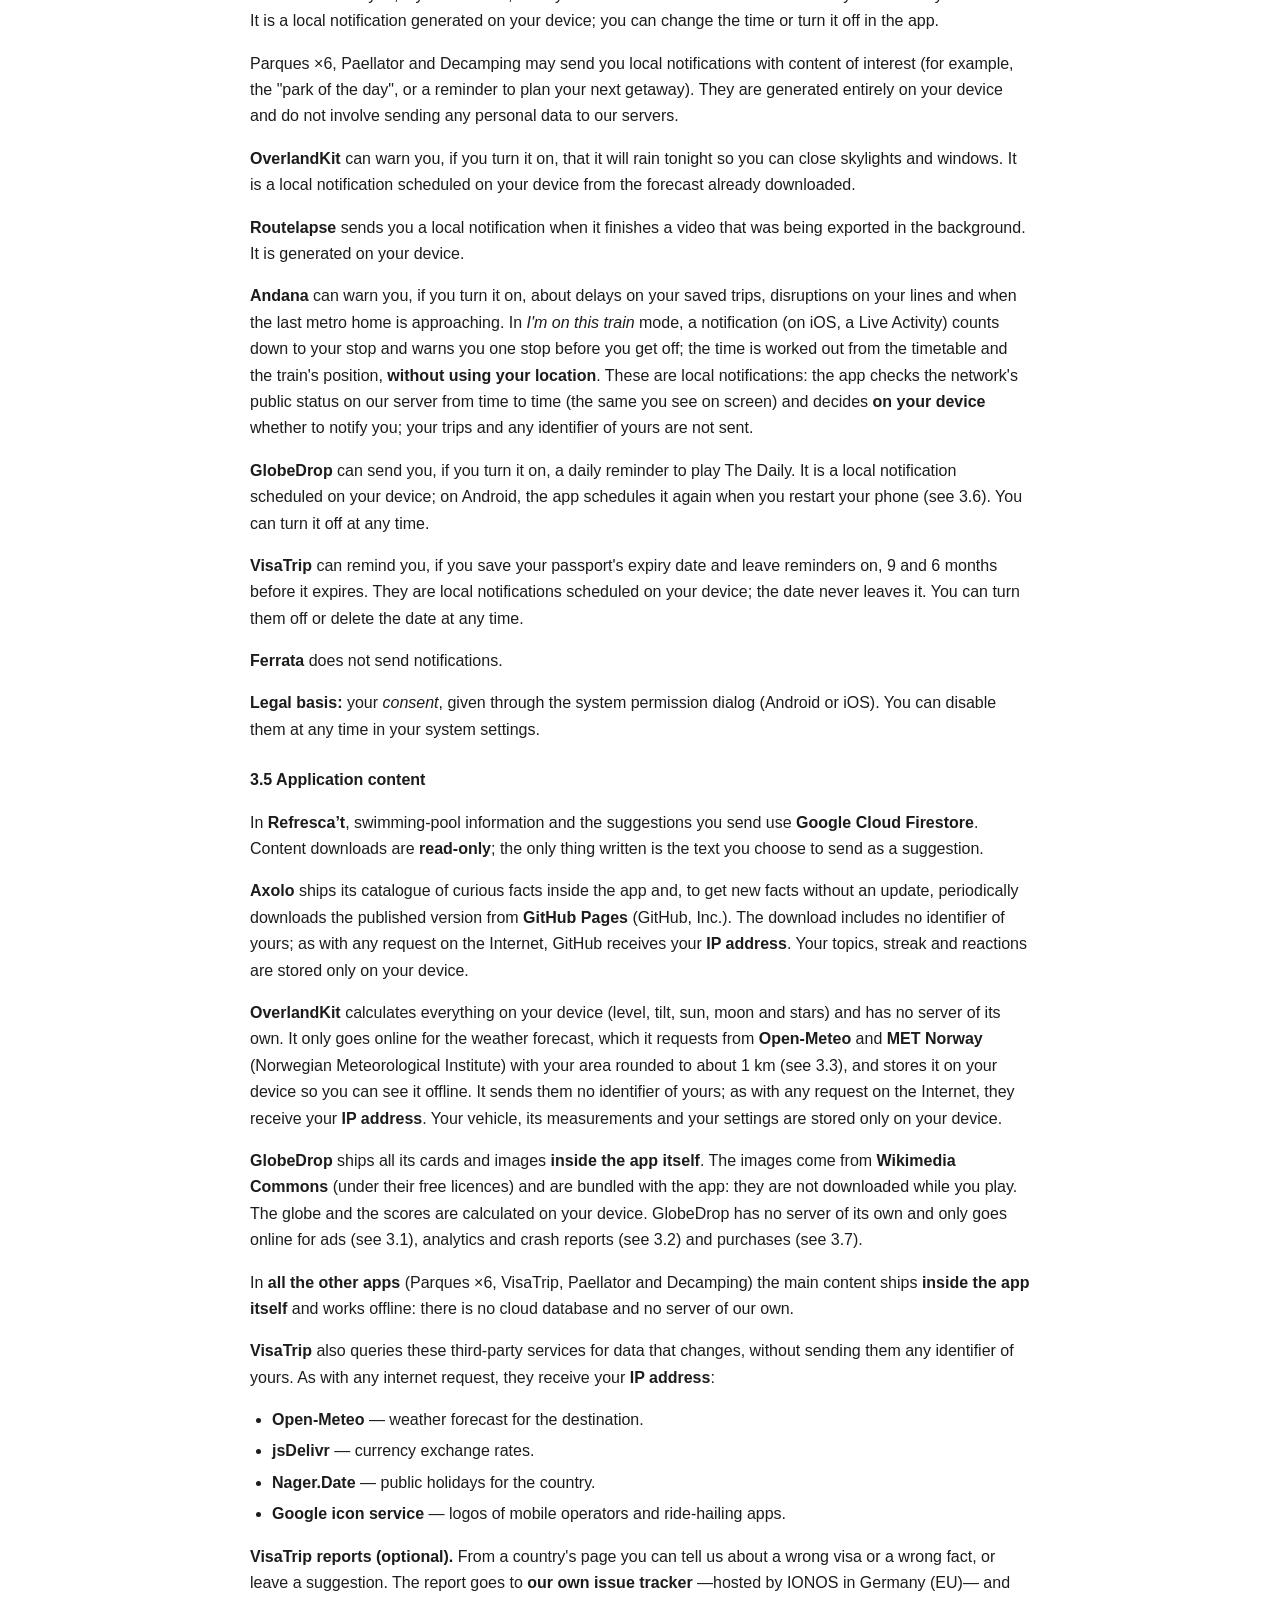
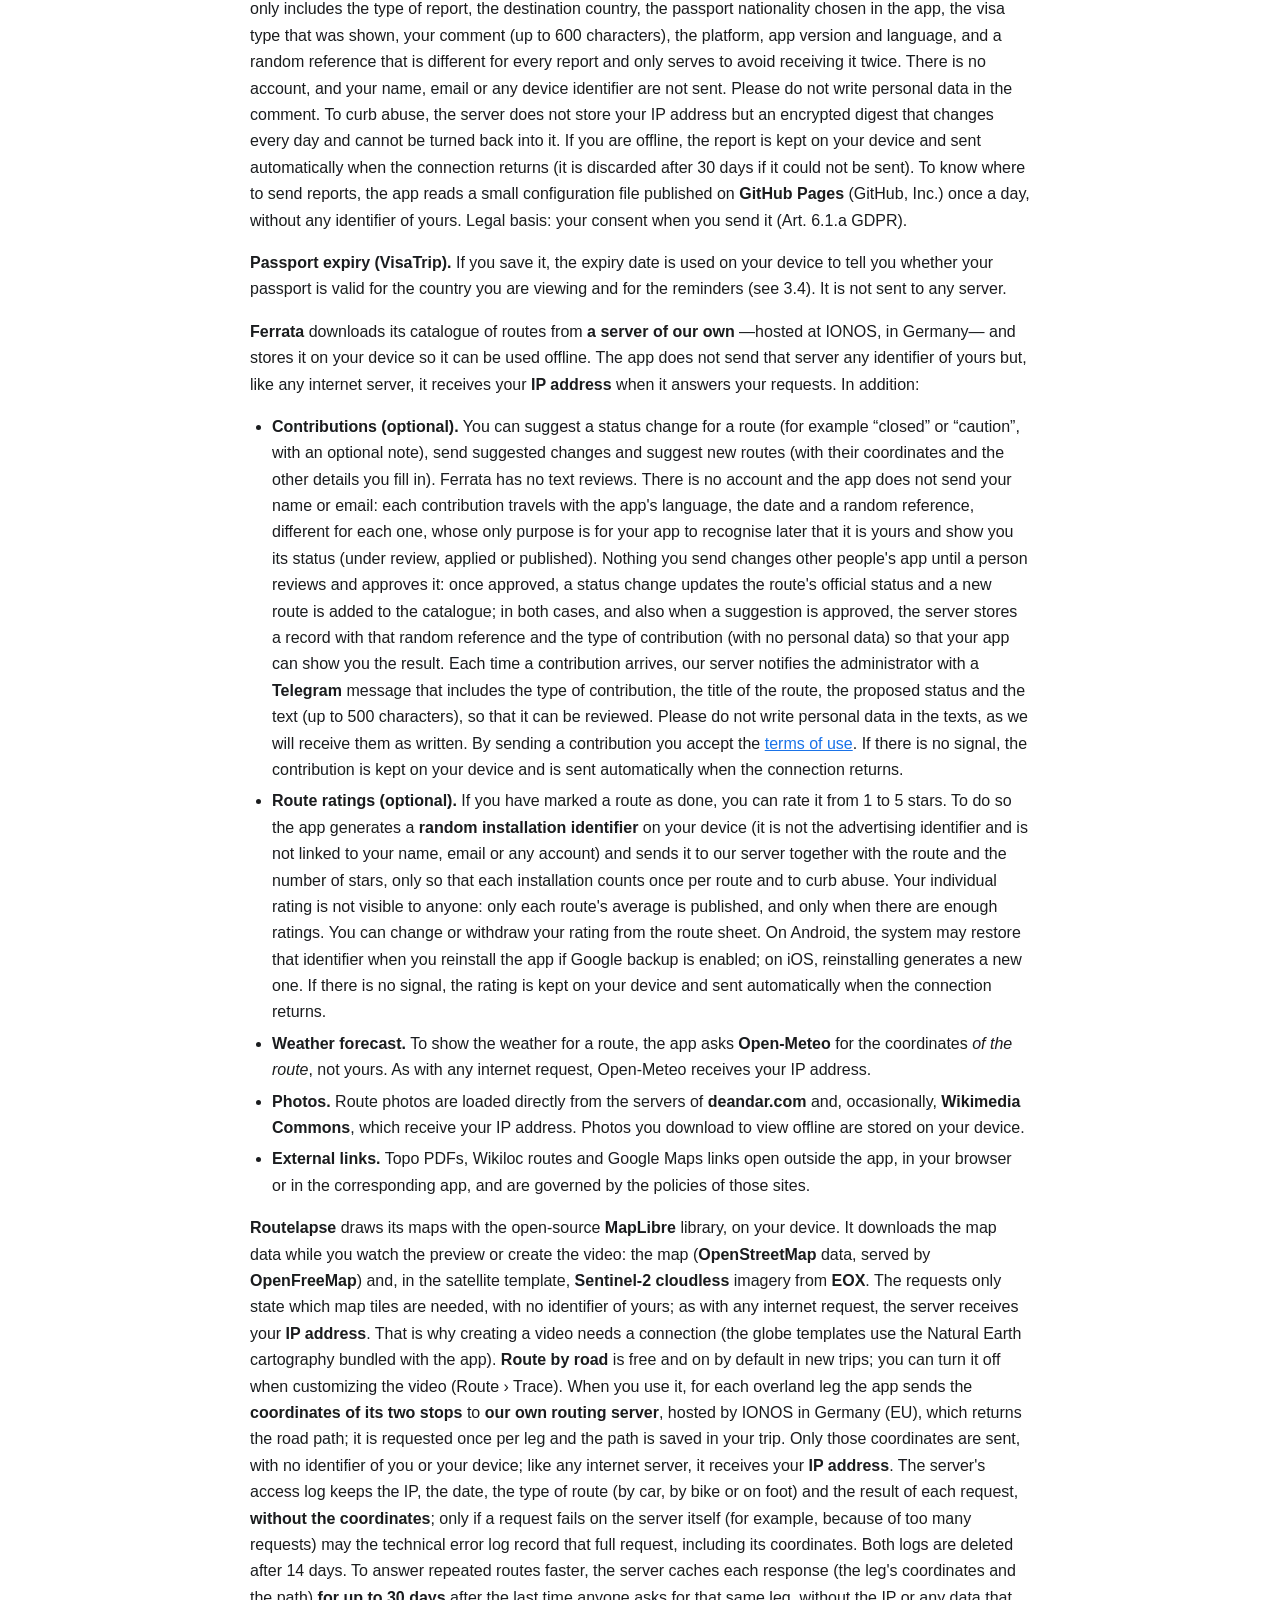
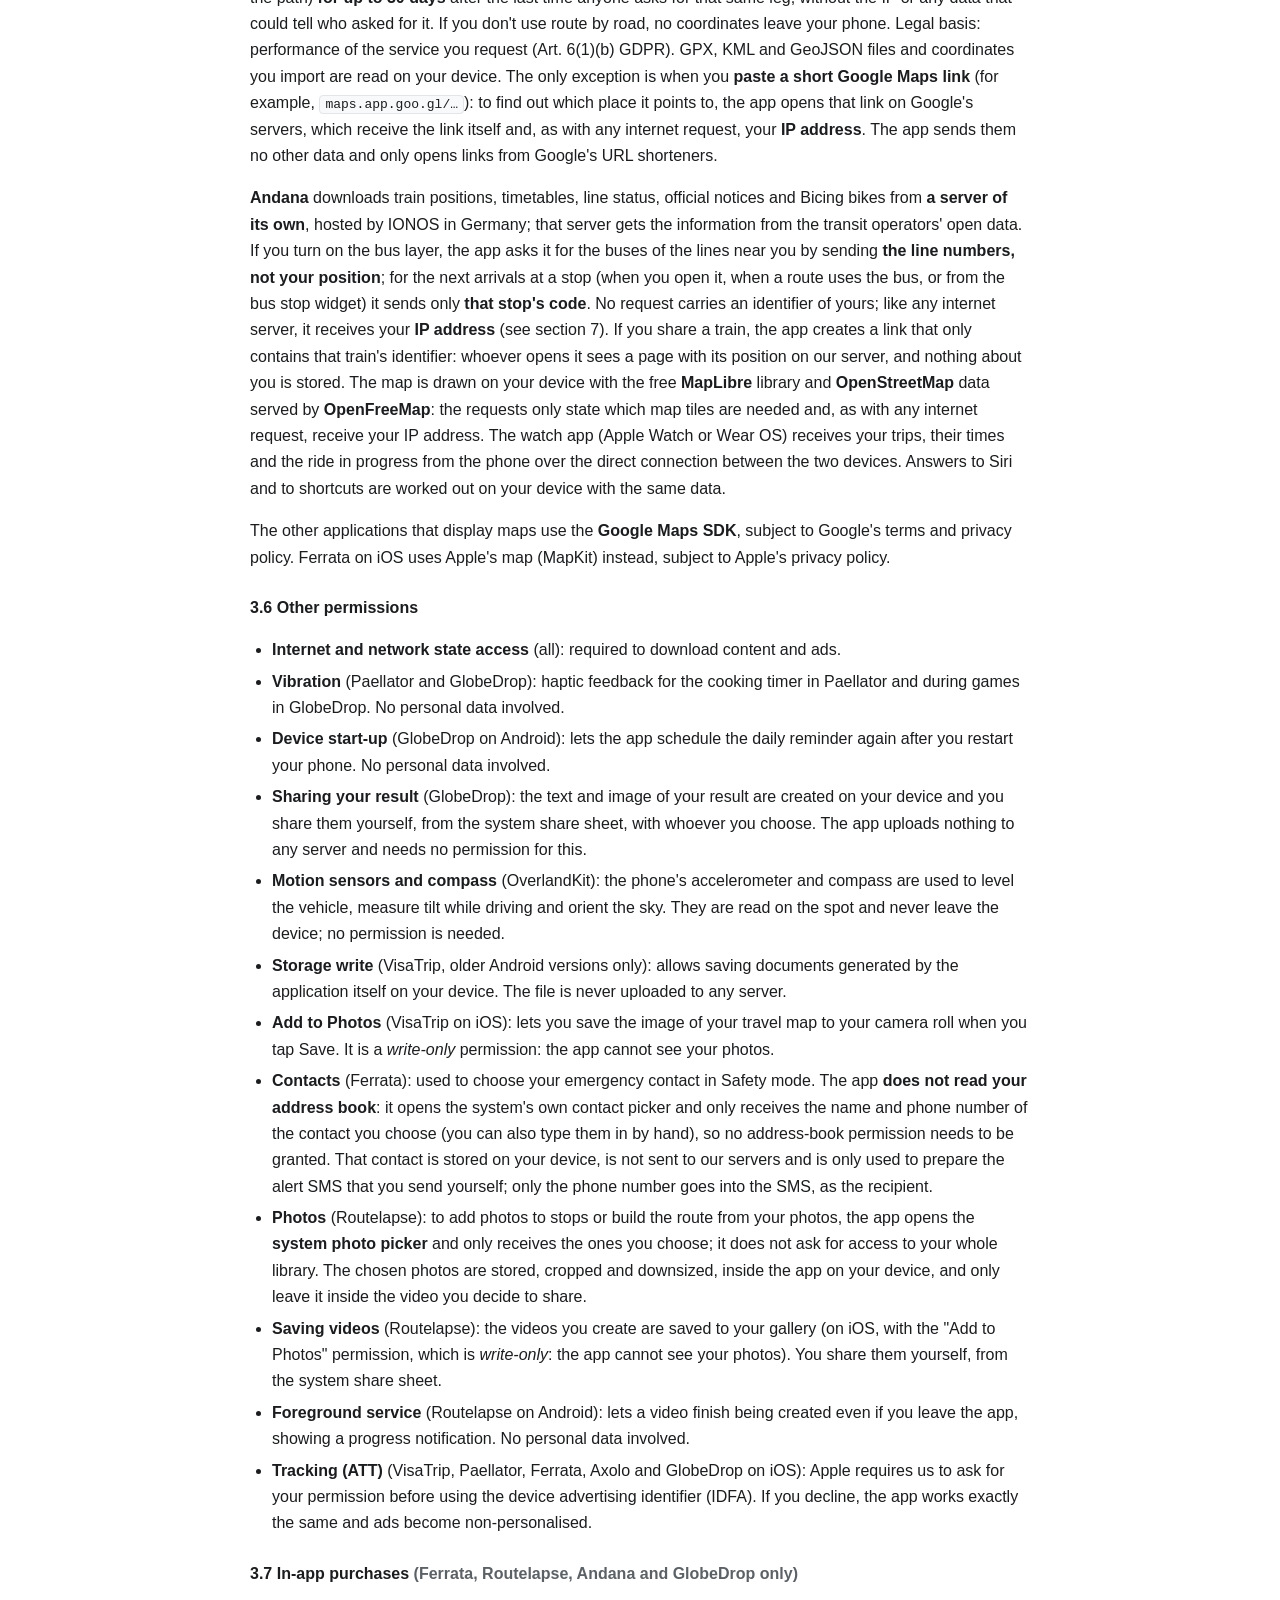
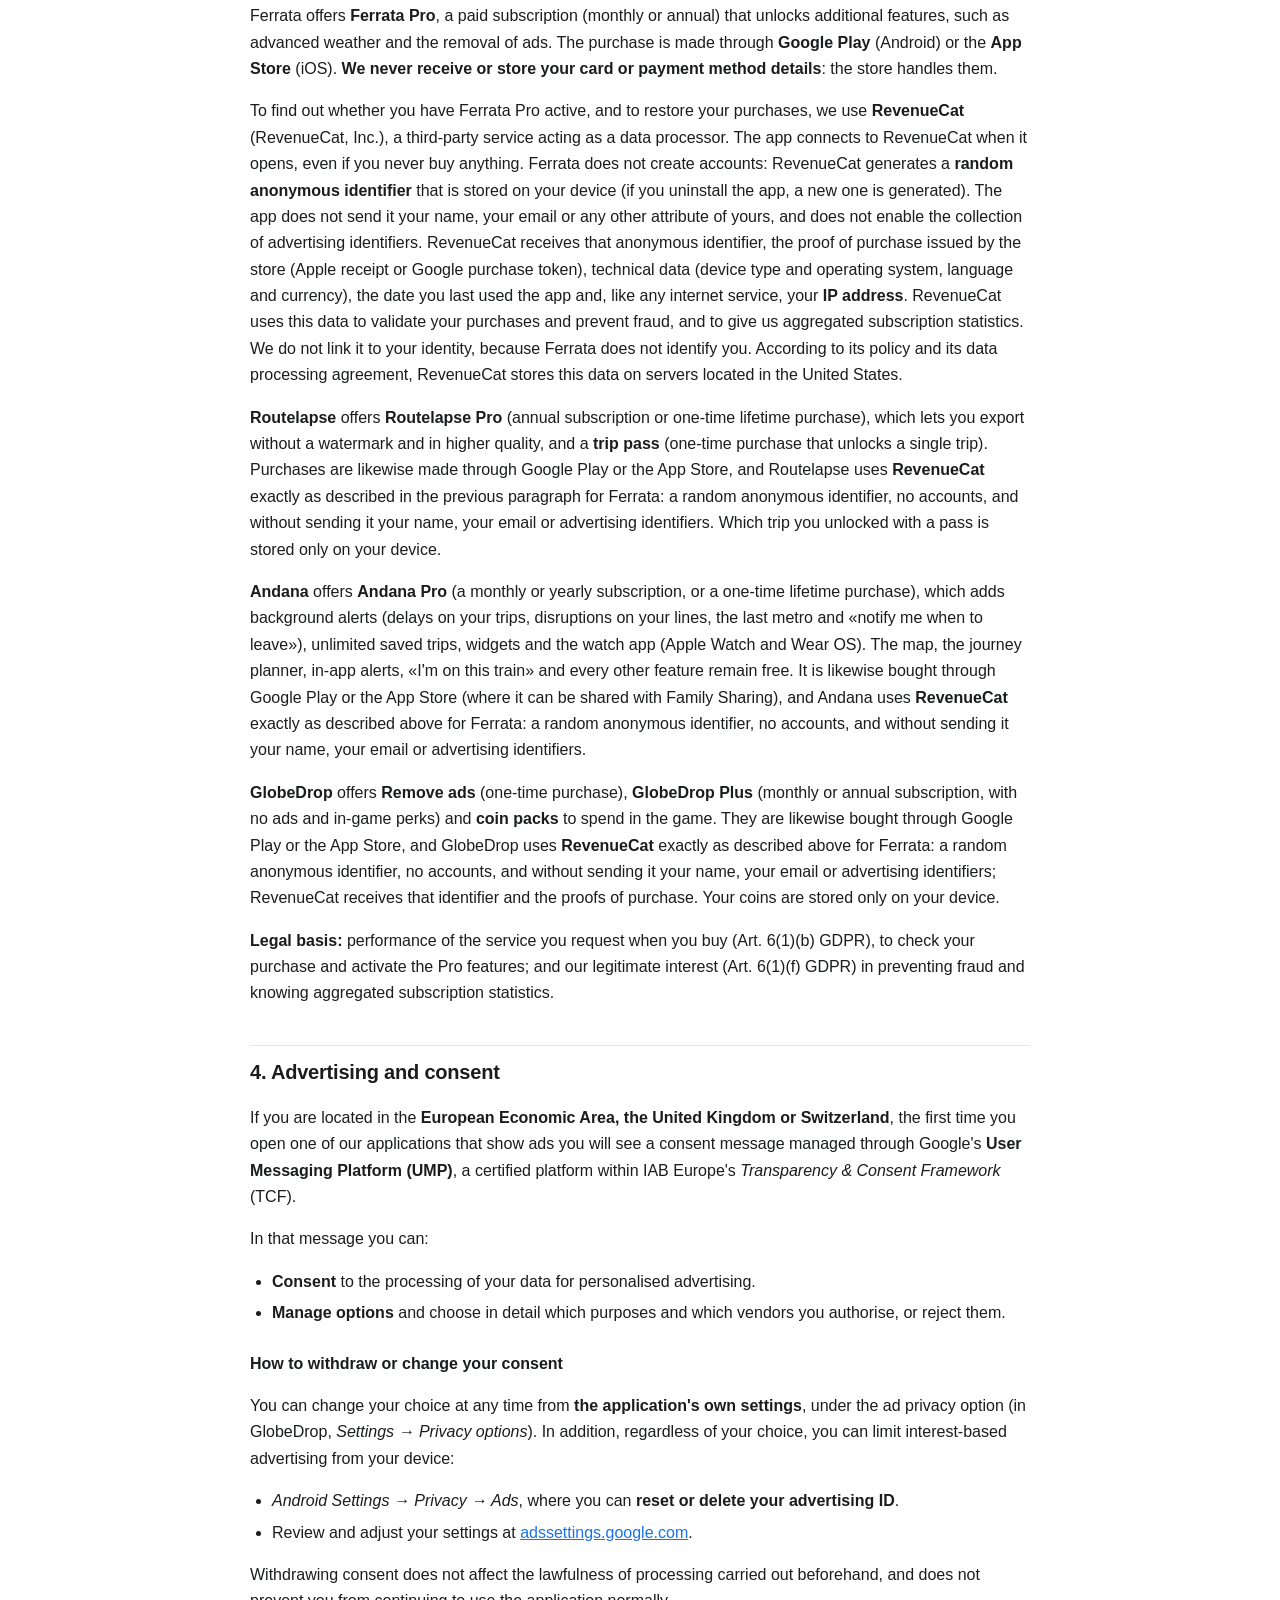
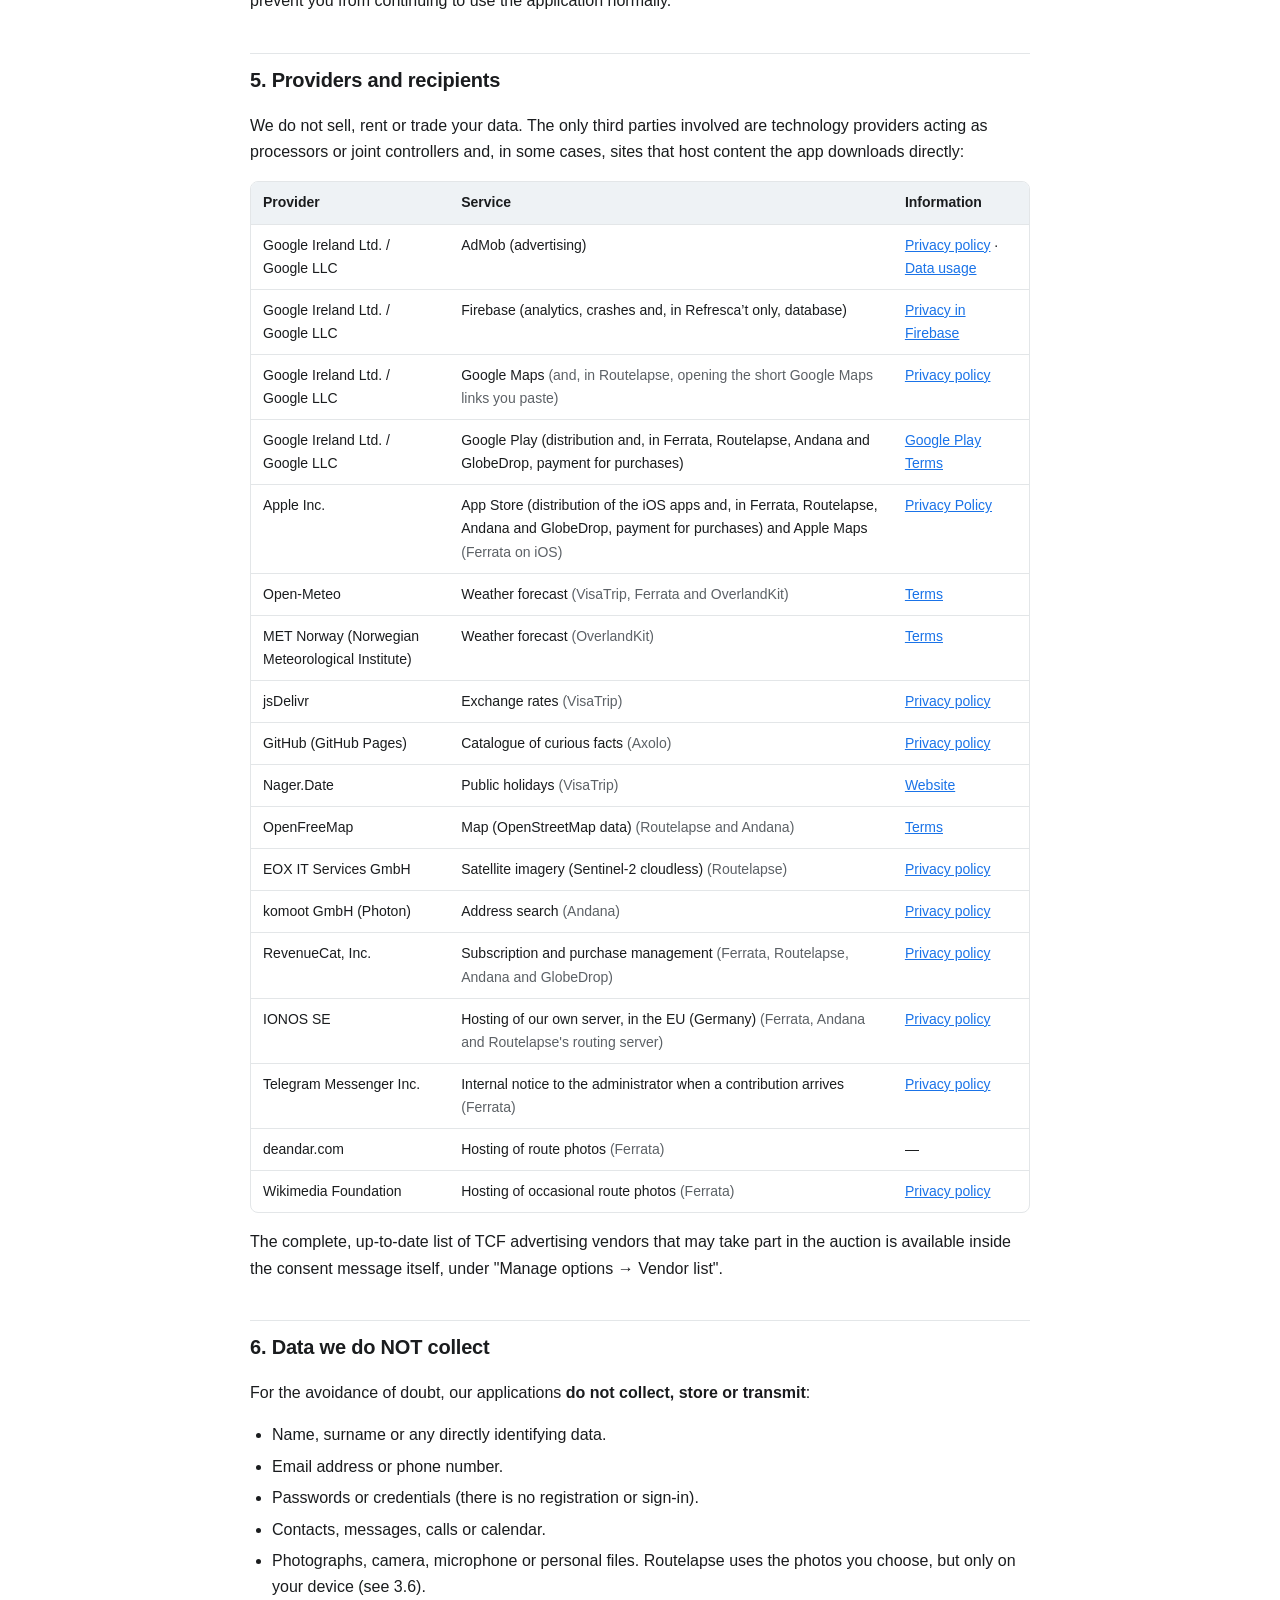
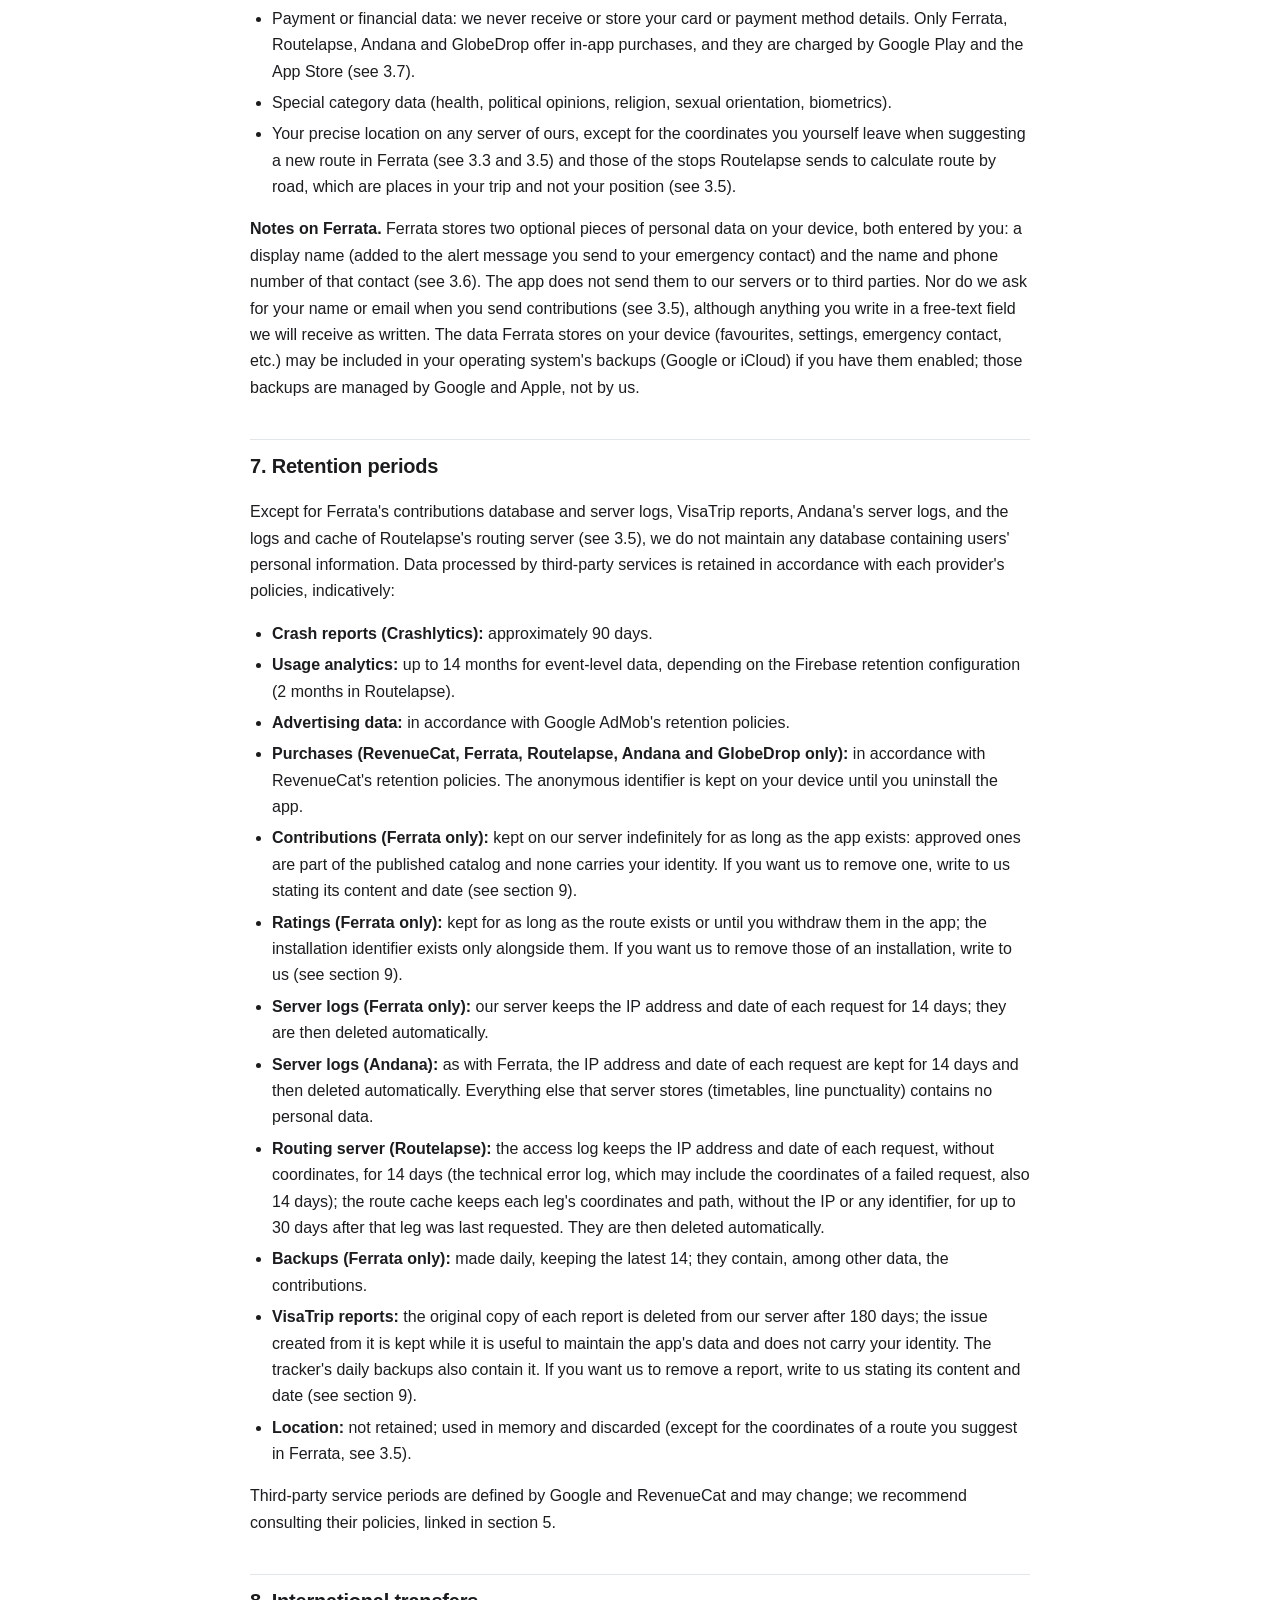
==== commit dedc7dfe: "VisaTrip: avisos de usuarios y recordatorios de caducidad en la política (v1.24) y config remota de " ====
--- a/apps-privacy/index.html
+++ b/apps-privacy/index.html
@@ -102,7 +102,7 @@
 
 <h1>Política de Privacidad de las Aplicaciones</h1>
 <p class="lead">Aplicable a todas las aplicaciones móviles publicadas por Guillem Pejó (Tacoly): Android en Google Play e iOS en la App Store.</p>
-<p class="updated">Última actualización: 24 de octubre de 2026 · Versión 1.23</p>
+<p class="updated">Última actualización: 14 de noviembre de 2026 · Versión 1.24</p>
 
 <div class="toc">
   <p>Contenido</p>
@@ -216,13 +216,14 @@
 <p><strong>Base jurídica:</strong> tu <em>consentimiento</em> (art. 6.1.a RGPD), otorgado mediante el diálogo de permisos del sistema (Android o iOS).</p>
 <p><strong>Routelapse</strong> no solicita el permiso de ubicación. Si eliges crear la ruta de un viaje a partir de tus fotos, lee <strong>en tu dispositivo</strong> la fecha y las coordenadas que esas fotos ya llevan guardadas (datos EXIF) para situar las paradas. Esas coordenadas no salen de tu dispositivo, salvo dibujadas en el vídeo que tú decidas compartir.</p>
 
-<h3>3.4 Notificaciones <span class="no">(solo Parques ×6, Paellator, Decamping, Axolo, OverlandKit, Routelapse, Andana y GlobeDrop)</span></h3>
+<h3>3.4 Notificaciones <span class="no">(solo Parques ×6, Paellator, Decamping, Axolo, OverlandKit, Routelapse, Andana, GlobeDrop y VisaTrip)</span></h3>
 <p><strong>Axolo</strong> puede enviarte, si lo activas, un aviso diario con el dato curioso del día a la hora que elijas. Es una notificación local, generada en tu dispositivo; puedes cambiar la hora o desactivarla en la propia aplicación.</p>
 <p>Parques ×6, Paellator y Decamping pueden enviarte notificaciones locales con contenido de interés (por ejemplo, el «parque del día», o un recordatorio para volver a planificar tu escapada). Se generan íntegramente en tu dispositivo y no implican el envío de datos personales a nuestros servidores.</p>
 <p><strong>OverlandKit</strong> puede avisarte, si lo activas, de que esta noche va a llover para que cierres claraboyas y ventanas. Es una notificación local, programada en tu dispositivo con la previsión ya descargada.</p>
 <p><strong>Routelapse</strong> te avisa con una notificación local cuando termina de crear un vídeo que estaba exportando en segundo plano. Se genera en tu dispositivo.</p>
 <p><strong>Andana</strong> puede avisarte, si lo activas, de retrasos en tus viajes guardados, de incidencias en tus líneas y de que se acerca la hora del último metro para volver. En el modo <em>Voy en el tren</em>, una notificación (en iOS, una Actividad en Directo) cuenta el tiempo hasta tu parada y te avisa una parada antes de bajar; la hora se calcula con el horario y la posición del tren, <strong>sin usar tu ubicación</strong>. Son notificaciones locales: la aplicación consulta de vez en cuando a nuestro servidor el estado público de la red (el mismo que ves en pantalla) y decide <strong>en tu dispositivo</strong> si tiene que avisarte; no se envían tus viajes ni ningún identificador tuyo.</p>
 <p><strong>GlobeDrop</strong> puede enviarte, si lo activas, un recordatorio diario para jugar La Diaria. Es una notificación local, programada en tu dispositivo; en Android, la aplicación la vuelve a programar cuando reinicias el móvil (ver 3.6). Puedes desactivarla cuando quieras.</p>
+<p><strong>VisaTrip</strong> puede avisarte, si guardas la fecha de caducidad de tu pasaporte y dejas activados los recordatorios, 9 y 6 meses antes de que caduque. Son notificaciones locales, programadas en tu dispositivo; la fecha no sale de él. Puedes desactivarlas o borrar la fecha cuando quieras.</p>
 <p><strong>Ferrata</strong> no envía notificaciones.</p>
 <p><strong>Base jurídica:</strong> tu <em>consentimiento</em>, otorgado mediante el diálogo de permisos del sistema (Android o iOS). Puedes desactivarlas en cualquier momento desde los ajustes del sistema.</p>
 
@@ -239,6 +240,8 @@
   <li><strong>Nager.Date</strong> — días festivos del país.</li>
   <li><strong>Servicio de iconos de Google</strong> — logotipos de operadores de telefonía y aplicaciones de transporte.</li>
 </ul>
+<p><strong>Avisos de VisaTrip (opcionales).</strong> Desde la ficha de un país puedes avisarnos de un visado o un dato incorrecto, o dejarnos una sugerencia. El aviso se envía a <strong>nuestro propio gestor de incidencias</strong> —alojado en IONOS, en Alemania (UE)— e incluye solo el tipo de aviso, el país de destino, la nacionalidad del pasaporte elegida en la aplicación, el tipo de visado que se mostraba, tu comentario (hasta 600 caracteres), la plataforma, la versión y el idioma de la aplicación y una referencia aleatoria distinta para cada aviso, que sirve para no recibirlo dos veces. No hay cuenta y no se envía tu nombre, tu correo ni ningún identificador de tu dispositivo. Te pedimos que no escribas datos personales en el comentario. Para frenar abusos, el servidor no guarda tu dirección IP, sino un resumen cifrado que cambia cada día y no permite recuperarla. Si no hay cobertura, el aviso queda guardado en tu dispositivo y se envía solo cuando vuelve la conexión (se descarta a los 30 días si no ha podido salir). Para saber a qué dirección enviar los avisos, la aplicación lee una vez al día un pequeño archivo de configuración publicado en <strong>GitHub Pages</strong> (GitHub, Inc.), sin ningún identificador tuyo. Base jurídica: tu consentimiento al enviarlo (art. 6.1.a RGPD).</p>
+<p><strong>Caducidad del pasaporte (VisaTrip).</strong> Si la guardas, la fecha de caducidad se usa en tu dispositivo para avisarte de si tu pasaporte vale para el país que consultas y para los recordatorios (ver 3.4). No se envía a ningún servidor.</p>
 <p><strong>Ferrata</strong> descarga su catálogo de vías de <strong>un servidor propio</strong> —alojado en IONOS, en Alemania— y lo guarda en tu dispositivo para poder consultarlo sin conexión. La aplicación no envía a ese servidor ningún identificador tuyo, pero, como cualquier servidor de Internet, recibe tu <strong>dirección IP</strong> al atender tus peticiones. Además:</p>
 <ul>
   <li><strong>Aportaciones (opcionales).</strong> Puedes proponer un cambio de estado de una vía (por ejemplo «cerrada» o «con precaución», con una nota opcional), enviar sugerencias de cambios y proponer vías nuevas (con sus coordenadas y los demás datos que rellenes). Ferrata no tiene reseñas con texto. No hay cuenta y la aplicación no envía tu nombre ni tu correo: cada aportación viaja con el idioma de la aplicación, la fecha y una referencia aleatoria distinta para cada una, que solo sirve para que tu aplicación reconozca después que es tuya y te muestre su estado (en revisión, aplicada o publicada). Nada de lo que envías cambia la aplicación de los demás hasta que una persona lo revisa y lo aprueba: al aprobarlo, un cambio de estado actualiza el estado oficial de la vía y una vía nueva se añade al catálogo; en ambos casos, y también al aprobar una sugerencia, el servidor guarda un registro con esa referencia aleatoria y el tipo de aportación (sin ningún dato personal) para que tu aplicación pueda mostrarte el resultado. Cada vez que llega una aportación, nuestro servidor avisa a la persona administradora con un mensaje de <strong>Telegram</strong> que incluye el tipo de aportación, el título de la vía, el estado propuesto y el texto (hasta 500 caracteres), para que pueda revisarla. Te pedimos que no escribas datos personales en los textos, porque los recibiremos tal cual. Al enviar una aportación aceptas los <a href="https://ferrata.rodando-van.com/terminos/" target="_blank" rel="noopener">términos de uso</a>. Si no hay cobertura, la aportación queda guardada en tu dispositivo y se envía sola cuando vuelve la conexión.</li>
@@ -334,7 +337,7 @@
 <p><strong>Precisiones sobre Ferrata.</strong> Ferrata guarda en tu dispositivo dos datos personales opcionales que introduces tú: un nombre visible (que se añade al mensaje de aviso que envías a tu contacto de emergencia) y el nombre y teléfono de ese contacto (ver 3.6). No se envían a nuestros servidores ni a terceros por parte de la aplicación. Tampoco pedimos tu nombre ni tu correo al enviar aportaciones (ver 3.5), aunque lo que escribas en un texto libre lo recibiremos tal cual. Los datos que Ferrata guarda en tu dispositivo (favoritos, ajustes, contacto de emergencia, etc.) pueden formar parte de las copias de seguridad del sistema operativo (Google o iCloud) si las tienes activadas; esas copias las gestionan Google y Apple, no nosotros.</p>
 
 <h2 id="es-7">7. Plazos de conservación</h2>
-<p>Salvo la base de datos de aportaciones y los registros del servidor de Ferrata, los registros del servidor de Andana y los registros y la caché del servidor de rutas de Routelapse (ver 3.5), no mantenemos bases de datos con información personal de usuarios. Los datos tratados por los servicios de terceros se conservan conforme a las políticas de cada proveedor, orientativamente:</p>
+<p>Salvo la base de datos de aportaciones y los registros del servidor de Ferrata, los avisos de VisaTrip, los registros del servidor de Andana y los registros y la caché del servidor de rutas de Routelapse (ver 3.5), no mantenemos bases de datos con información personal de usuarios. Los datos tratados por los servicios de terceros se conservan conforme a las políticas de cada proveedor, orientativamente:</p>
 <ul>
   <li><strong>Informes de fallos (Crashlytics):</strong> aproximadamente 90 días.</li>
   <li><strong>Analítica de uso:</strong> hasta 14 meses para datos a nivel de evento, según la configuración de retención de Firebase (en Routelapse, 2 meses).</li>
@@ -346,6 +349,7 @@
   <li><strong>Registros del servidor (Andana):</strong> igual que en Ferrata, la dirección IP y la fecha de cada petición se guardan 14 días y después se eliminan automáticamente. El resto de lo que guarda ese servidor (horarios, puntualidad de las líneas) no contiene datos personales.</li>
   <li><strong>Servidor de rutas (Routelapse):</strong> el registro de accesos guarda la dirección IP y la fecha de cada petición, sin coordenadas, durante 14 días (el registro técnico de errores, que puede incluir las coordenadas de una petición fallida, también 14 días); la caché de rutas guarda las coordenadas de cada tramo y su camino, sin la IP ni ningún identificador, hasta 30 días desde la última vez que se pide ese tramo. Después se eliminan automáticamente.</li>
   <li><strong>Copias de seguridad (solo Ferrata):</strong> se hacen a diario y se conservan las 14 últimas; contienen, entre otros datos, las aportaciones.</li>
+  <li><strong>Avisos de VisaTrip:</strong> la copia original de cada aviso se borra de nuestro servidor a los 180 días; la incidencia que se crea con él se conserva mientras sirva para mantener los datos de la aplicación y no lleva tu identidad. Las copias de seguridad diarias del gestor también la contienen. Si quieres que retiremos un aviso, escríbenos indicando su contenido y su fecha (ver sección 9).</li>
   <li><strong>Ubicación:</strong> no se conserva; se usa en memoria y se descarta (salvo las coordenadas de una vía que propongas en Ferrata, ver 3.5).</li>
 </ul>
 <p>Los plazos de los servicios de terceros los definen Google y RevenueCat y pueden variar; te recomendamos consultar sus políticas, enlazadas en la sección 5.</p>
@@ -393,7 +397,7 @@
 
 <h1>Apps Privacy Policy</h1>
 <p class="lead">Applicable to all mobile applications published by Guillem Pejó (Tacoly): Android on Google Play and iOS on the App Store.</p>
-<p class="updated">Last updated: 24 October 2026 · Version 1.23</p>
+<p class="updated">Last updated: 14 November 2026 · Version 1.24</p>
 
 <div class="toc">
   <p>Contents</p>
@@ -507,13 +511,14 @@
 <p><strong>Legal basis:</strong> your <em>consent</em> (Art. 6(1)(a) GDPR), given through the system permission dialog (Android or iOS).</p>
 <p><strong>Routelapse</strong> does not request the location permission. If you choose to build a trip's route from your photos, it reads <strong>on your device</strong> the date and coordinates those photos already contain (EXIF data) to place the stops. Those coordinates do not leave your device, except as drawn in the video you decide to share.</p>
 
-<h3>3.4 Notifications <span class="no">(Parques ×6, Paellator, Decamping, Axolo, OverlandKit, Routelapse, Andana and GlobeDrop only)</span></h3>
+<h3>3.4 Notifications <span class="no">(Parques ×6, Paellator, Decamping, Axolo, OverlandKit, Routelapse, Andana, GlobeDrop and VisaTrip only)</span></h3>
 <p><strong>Axolo</strong> can send you, if you turn it on, a daily reminder with the curious fact of the day at the time you choose. It is a local notification generated on your device; you can change the time or turn it off in the app.</p>
 <p>Parques ×6, Paellator and Decamping may send you local notifications with content of interest (for example, the "park of the day", or a reminder to plan your next getaway). They are generated entirely on your device and do not involve sending any personal data to our servers.</p>
 <p><strong>OverlandKit</strong> can warn you, if you turn it on, that it will rain tonight so you can close skylights and windows. It is a local notification scheduled on your device from the forecast already downloaded.</p>
 <p><strong>Routelapse</strong> sends you a local notification when it finishes a video that was being exported in the background. It is generated on your device.</p>
 <p><strong>Andana</strong> can warn you, if you turn it on, about delays on your saved trips, disruptions on your lines and when the last metro home is approaching. In <em>I'm on this train</em> mode, a notification (on iOS, a Live Activity) counts down to your stop and warns you one stop before you get off; the time is worked out from the timetable and the train's position, <strong>without using your location</strong>. These are local notifications: the app checks the network's public status on our server from time to time (the same you see on screen) and decides <strong>on your device</strong> whether to notify you; your trips and any identifier of yours are not sent.</p>
 <p><strong>GlobeDrop</strong> can send you, if you turn it on, a daily reminder to play The Daily. It is a local notification scheduled on your device; on Android, the app schedules it again when you restart your phone (see 3.6). You can turn it off at any time.</p>
+<p><strong>VisaTrip</strong> can remind you, if you save your passport's expiry date and leave reminders on, 9 and 6 months before it expires. They are local notifications scheduled on your device; the date never leaves it. You can turn them off or delete the date at any time.</p>
 <p><strong>Ferrata</strong> does not send notifications.</p>
 <p><strong>Legal basis:</strong> your <em>consent</em>, given through the system permission dialog (Android or iOS). You can disable them at any time in your system settings.</p>
 
@@ -530,6 +535,8 @@
   <li><strong>Nager.Date</strong> — public holidays for the country.</li>
   <li><strong>Google icon service</strong> — logos of mobile operators and ride-hailing apps.</li>
 </ul>
+<p><strong>VisaTrip reports (optional).</strong> From a country's page you can tell us about a wrong visa or a wrong fact, or leave a suggestion. The report goes to <strong>our own issue tracker</strong> —hosted by IONOS in Germany (EU)— and only includes the type of report, the destination country, the passport nationality chosen in the app, the visa type that was shown, your comment (up to 600 characters), the platform, app version and language, and a random reference that is different for every report and only serves to avoid receiving it twice. There is no account, and your name, email or any device identifier are not sent. Please do not write personal data in the comment. To curb abuse, the server does not store your IP address but an encrypted digest that changes every day and cannot be turned back into it. If you are offline, the report is kept on your device and sent automatically when the connection returns (it is discarded after 30 days if it could not be sent). To know where to send reports, the app reads a small configuration file published on <strong>GitHub Pages</strong> (GitHub, Inc.) once a day, without any identifier of yours. Legal basis: your consent when you send it (Art. 6.1.a GDPR).</p>
+<p><strong>Passport expiry (VisaTrip).</strong> If you save it, the expiry date is used on your device to tell you whether your passport is valid for the country you are viewing and for the reminders (see 3.4). It is not sent to any server.</p>
 <p><strong>Ferrata</strong> downloads its catalogue of routes from <strong>a server of our own</strong> —hosted at IONOS, in Germany— and stores it on your device so it can be used offline. The app does not send that server any identifier of yours but, like any internet server, it receives your <strong>IP address</strong> when it answers your requests. In addition:</p>
 <ul>
   <li><strong>Contributions (optional).</strong> You can suggest a status change for a route (for example “closed” or “caution”, with an optional note), send suggested changes and suggest new routes (with their coordinates and the other details you fill in). Ferrata has no text reviews. There is no account and the app does not send your name or email: each contribution travels with the app's language, the date and a random reference, different for each one, whose only purpose is for your app to recognise later that it is yours and show you its status (under review, applied or published). Nothing you send changes other people's app until a person reviews and approves it: once approved, a status change updates the route's official status and a new route is added to the catalogue; in both cases, and also when a suggestion is approved, the server stores a record with that random reference and the type of contribution (with no personal data) so that your app can show you the result. Each time a contribution arrives, our server notifies the administrator with a <strong>Telegram</strong> message that includes the type of contribution, the title of the route, the proposed status and the text (up to 500 characters), so that it can be reviewed. Please do not write personal data in the texts, as we will receive them as written. By sending a contribution you accept the <a href="https://ferrata.rodando-van.com/terminos/" target="_blank" rel="noopener">terms of use</a>. If there is no signal, the contribution is kept on your device and is sent automatically when the connection returns.</li>
@@ -625,7 +632,7 @@
 <p><strong>Notes on Ferrata.</strong> Ferrata stores two optional pieces of personal data on your device, both entered by you: a display name (added to the alert message you send to your emergency contact) and the name and phone number of that contact (see 3.6). The app does not send them to our servers or to third parties. Nor do we ask for your name or email when you send contributions (see 3.5), although anything you write in a free-text field we will receive as written. The data Ferrata stores on your device (favourites, settings, emergency contact, etc.) may be included in your operating system's backups (Google or iCloud) if you have them enabled; those backups are managed by Google and Apple, not by us.</p>
 
 <h2 id="en-7">7. Retention periods</h2>
-<p>Except for Ferrata's contributions database and server logs, Andana's server logs, and the logs and cache of Routelapse's routing server (see 3.5), we do not maintain any database containing users' personal information. Data processed by third-party services is retained in accordance with each provider's policies, indicatively:</p>
+<p>Except for Ferrata's contributions database and server logs, VisaTrip reports, Andana's server logs, and the logs and cache of Routelapse's routing server (see 3.5), we do not maintain any database containing users' personal information. Data processed by third-party services is retained in accordance with each provider's policies, indicatively:</p>
 <ul>
   <li><strong>Crash reports (Crashlytics):</strong> approximately 90 days.</li>
   <li><strong>Usage analytics:</strong> up to 14 months for event-level data, depending on the Firebase retention configuration (2 months in Routelapse).</li>
@@ -637,6 +644,7 @@
   <li><strong>Server logs (Andana):</strong> as with Ferrata, the IP address and date of each request are kept for 14 days and then deleted automatically. Everything else that server stores (timetables, line punctuality) contains no personal data.</li>
   <li><strong>Routing server (Routelapse):</strong> the access log keeps the IP address and date of each request, without coordinates, for 14 days (the technical error log, which may include the coordinates of a failed request, also 14 days); the route cache keeps each leg's coordinates and path, without the IP or any identifier, for up to 30 days after that leg was last requested. They are then deleted automatically.</li>
   <li><strong>Backups (Ferrata only):</strong> made daily, keeping the latest 14; they contain, among other data, the contributions.</li>
+  <li><strong>VisaTrip reports:</strong> the original copy of each report is deleted from our server after 180 days; the issue created from it is kept while it is useful to maintain the app's data and does not carry your identity. The tracker's daily backups also contain it. If you want us to remove a report, write to us stating its content and date (see section 9).</li>
   <li><strong>Location:</strong> not retained; used in memory and discarded (except for the coordinates of a route you suggest in Ferrata, see 3.5).</li>
 </ul>
 <p>Third-party service periods are defined by Google and RevenueCat and may change; we recommend consulting their policies, linked in section 5.</p>
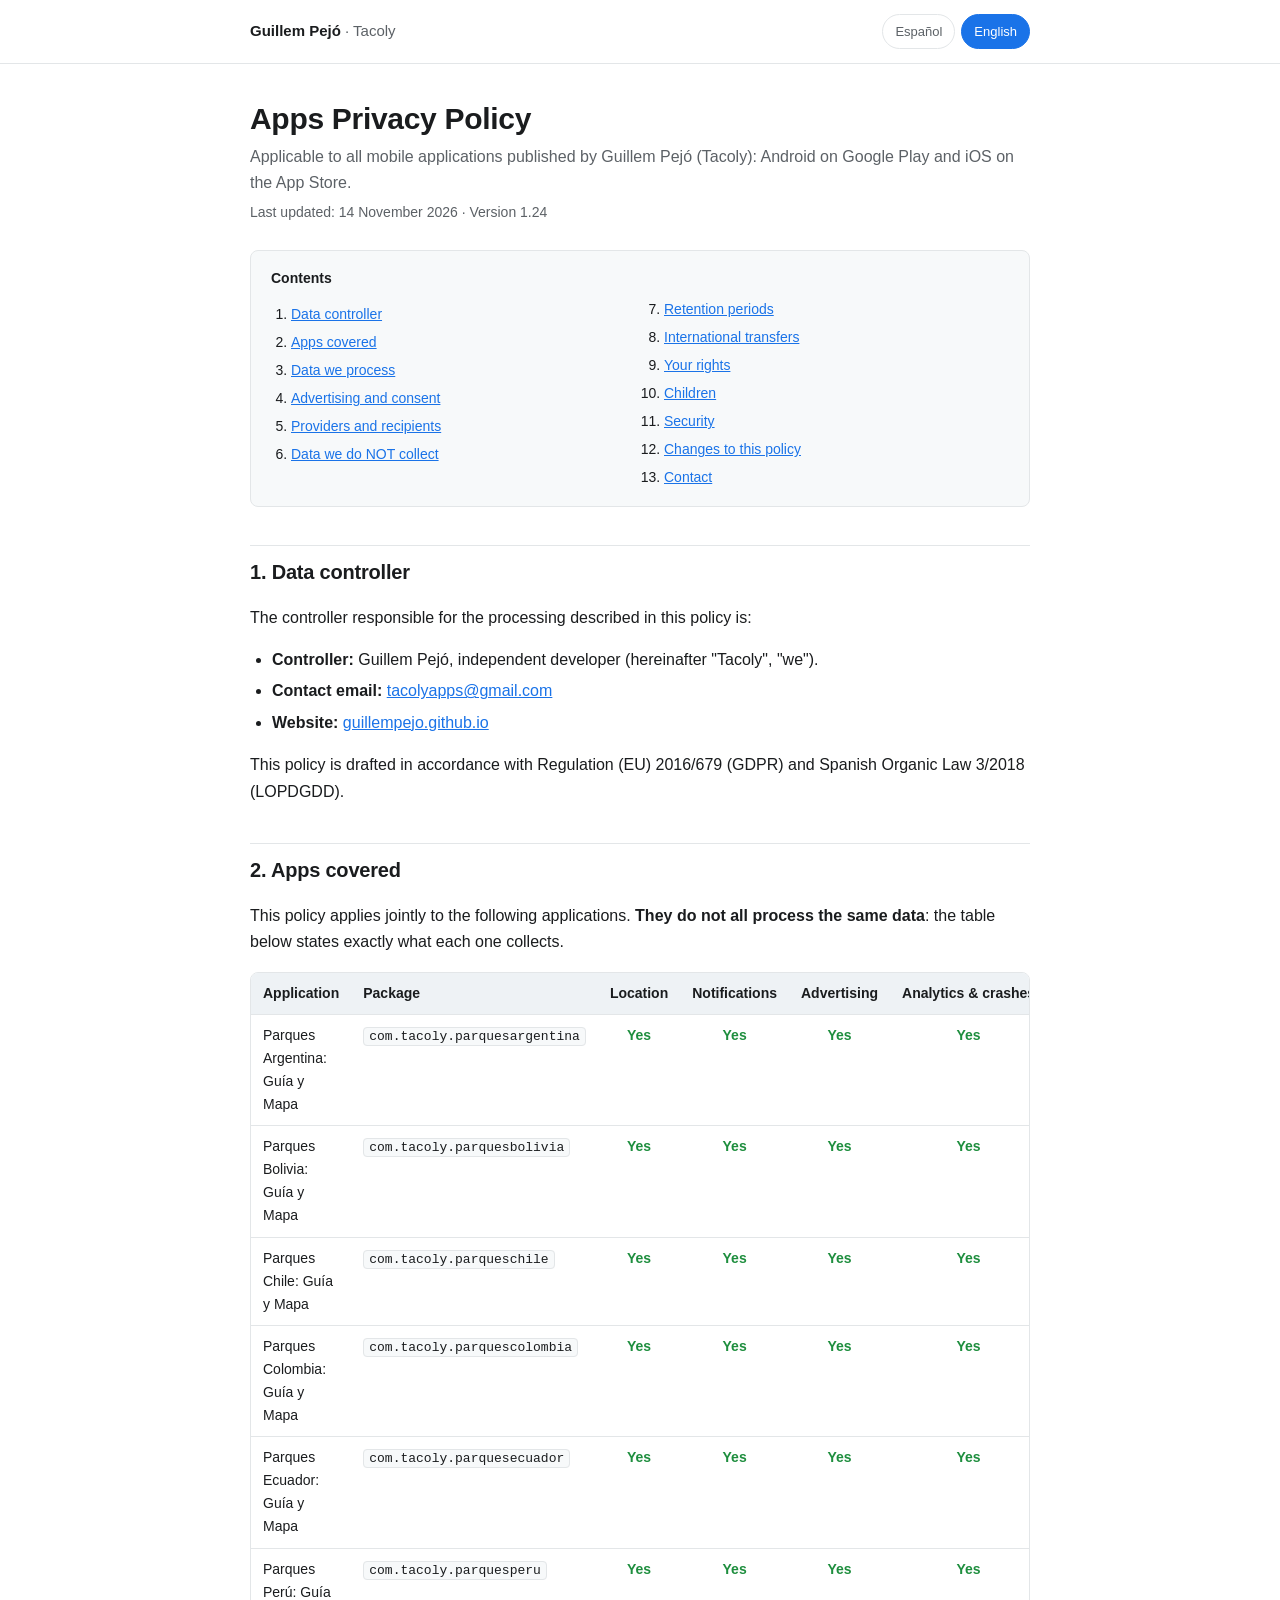
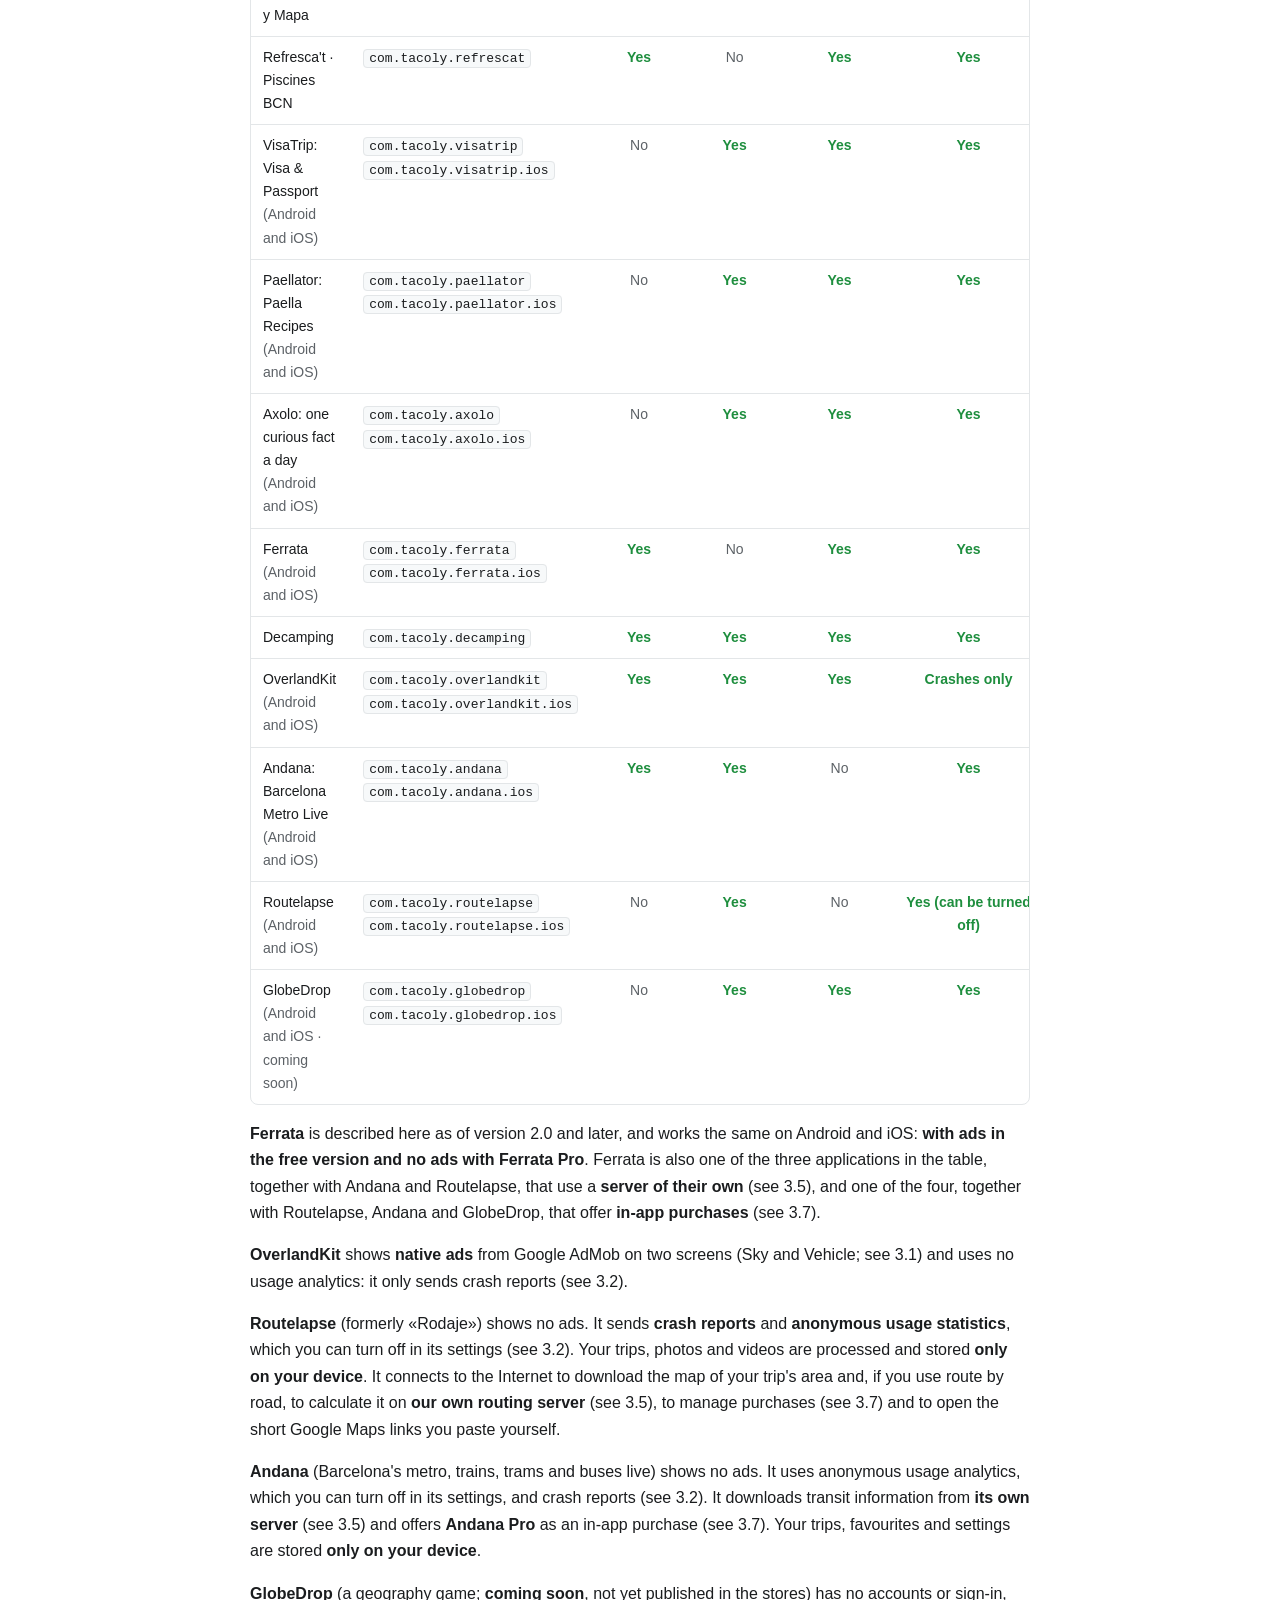
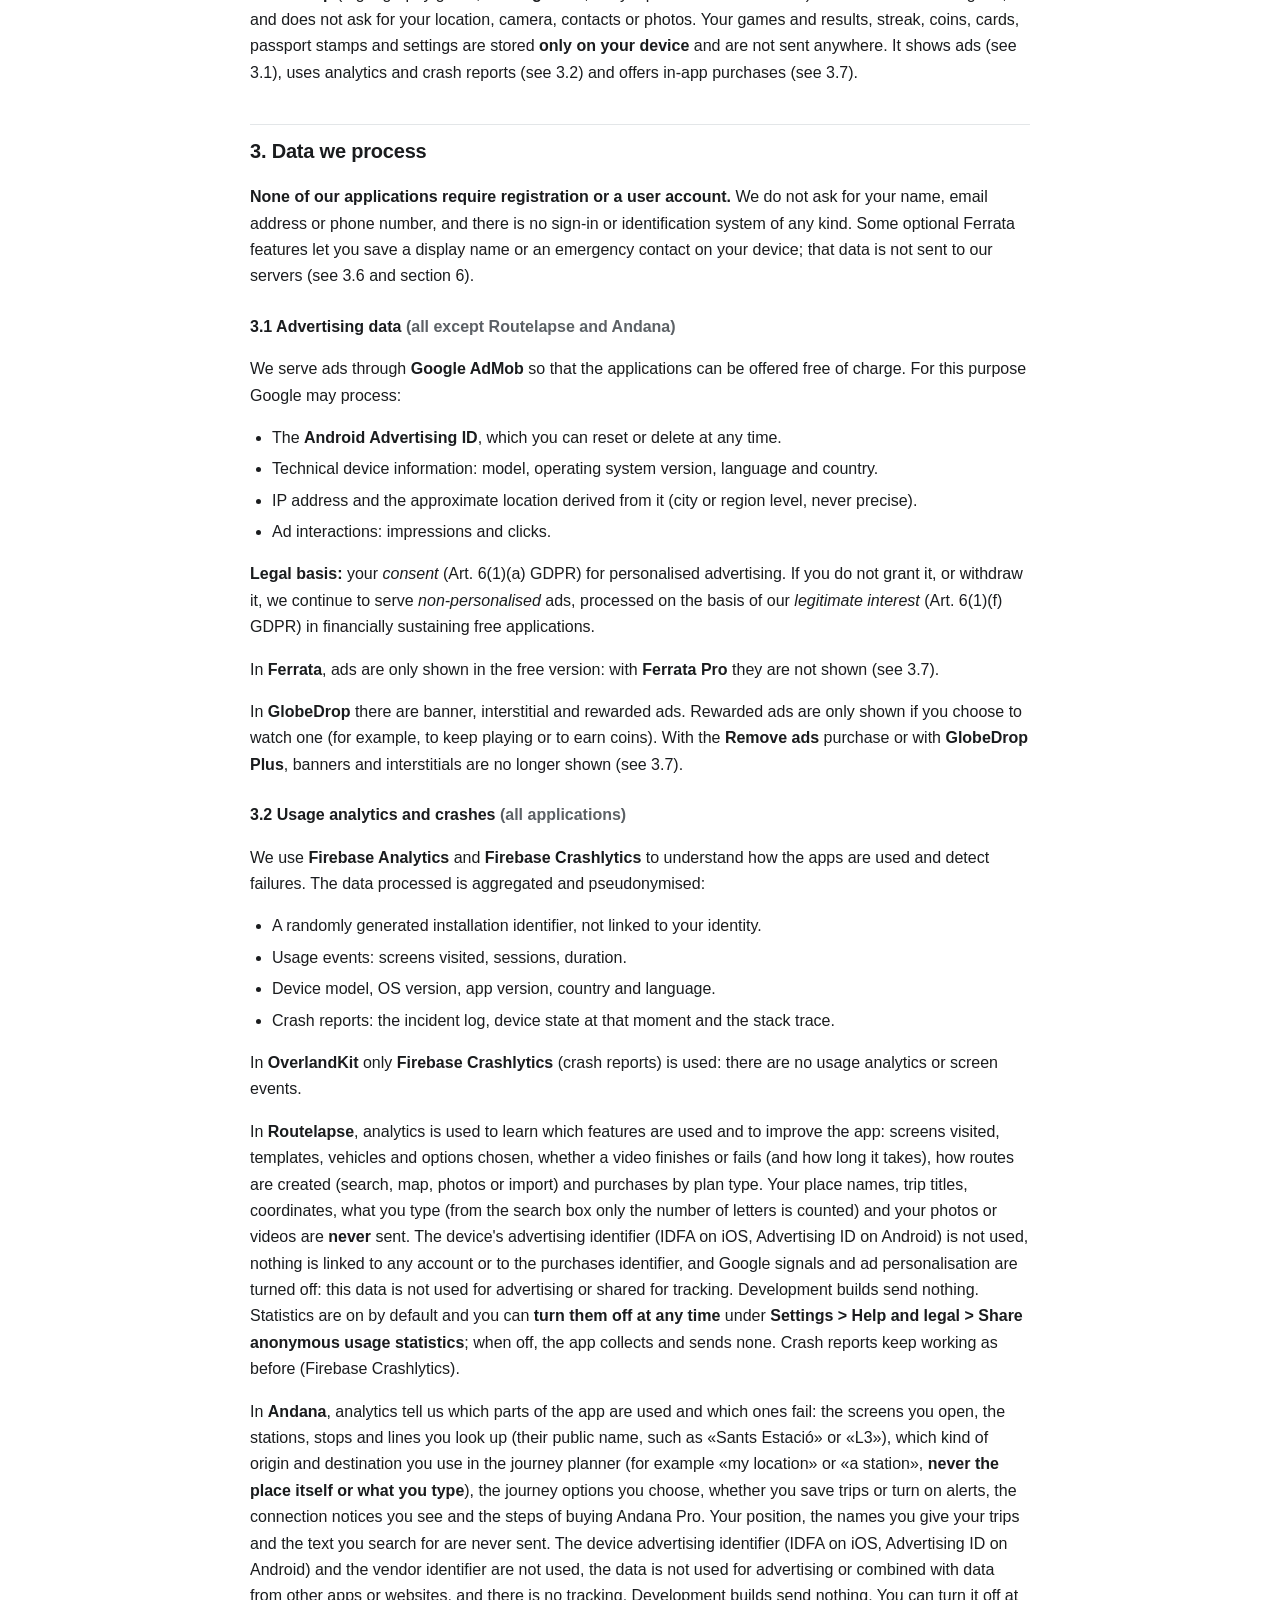
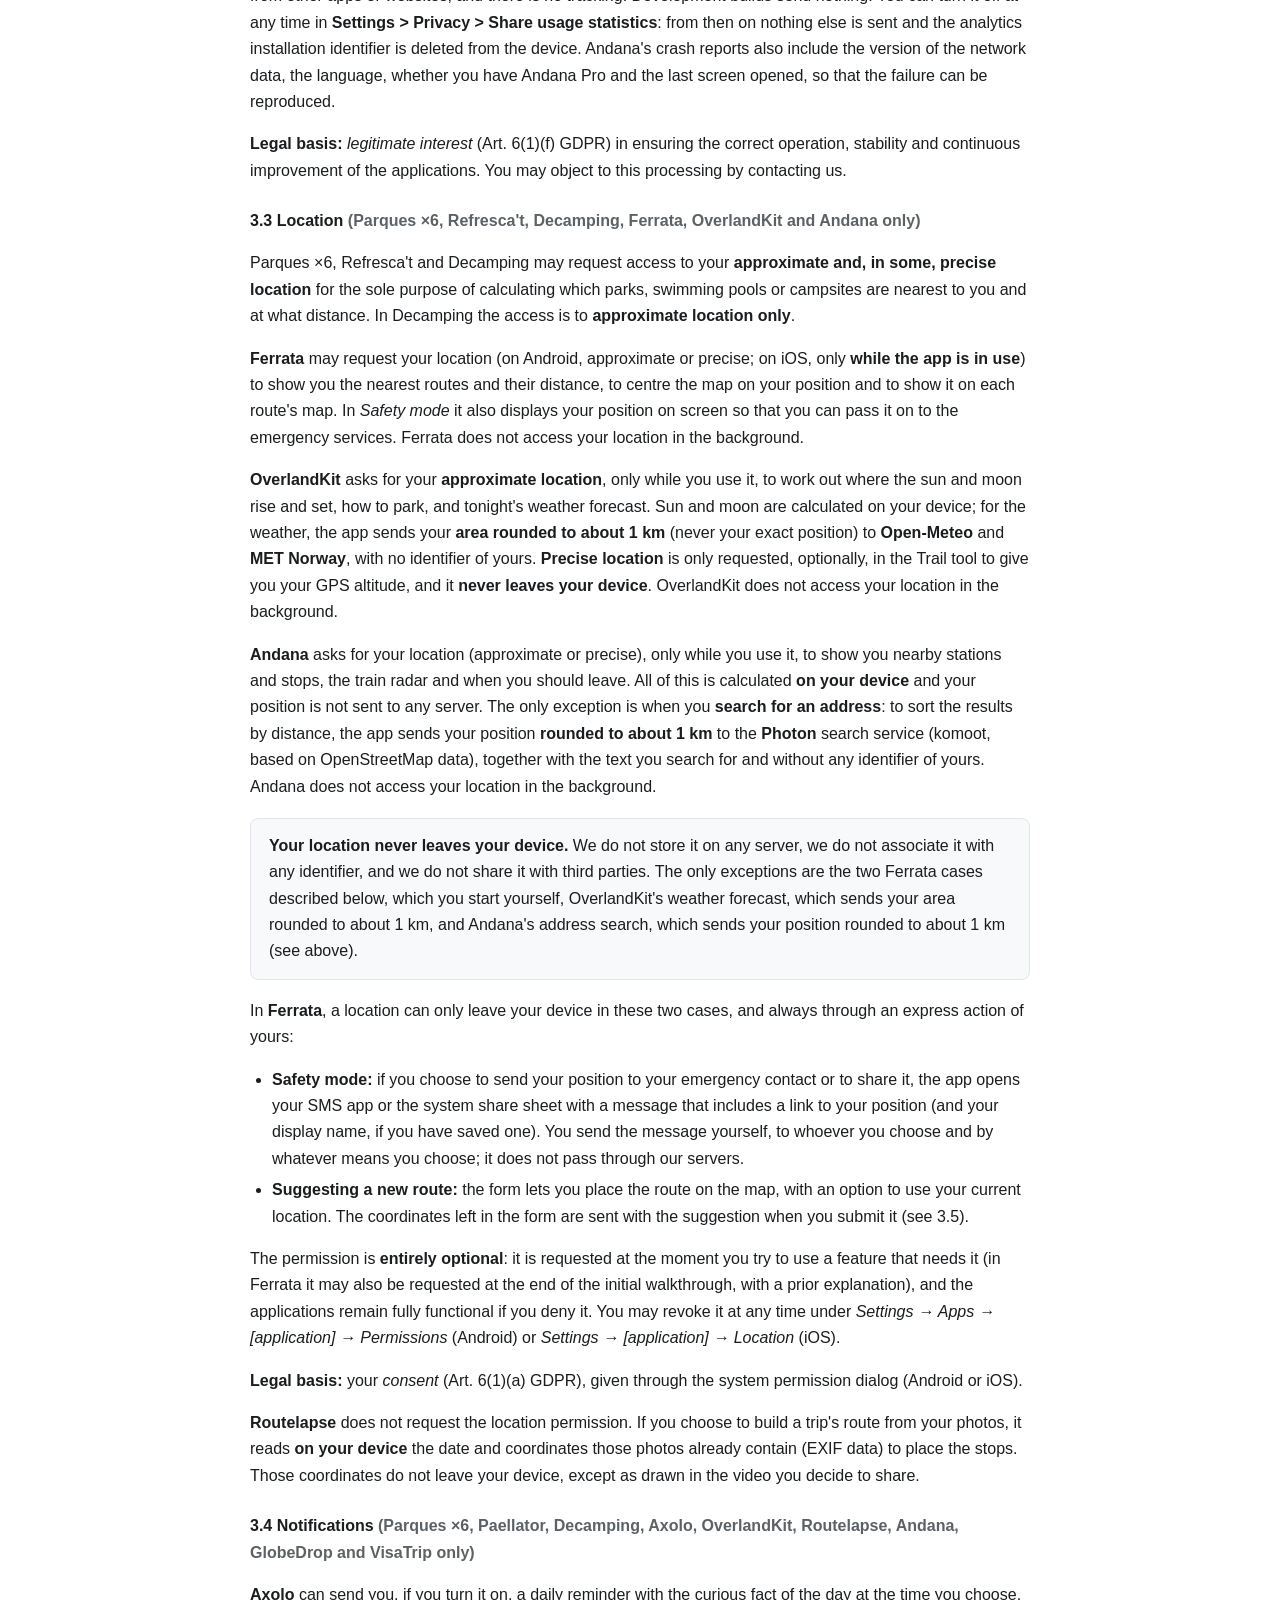
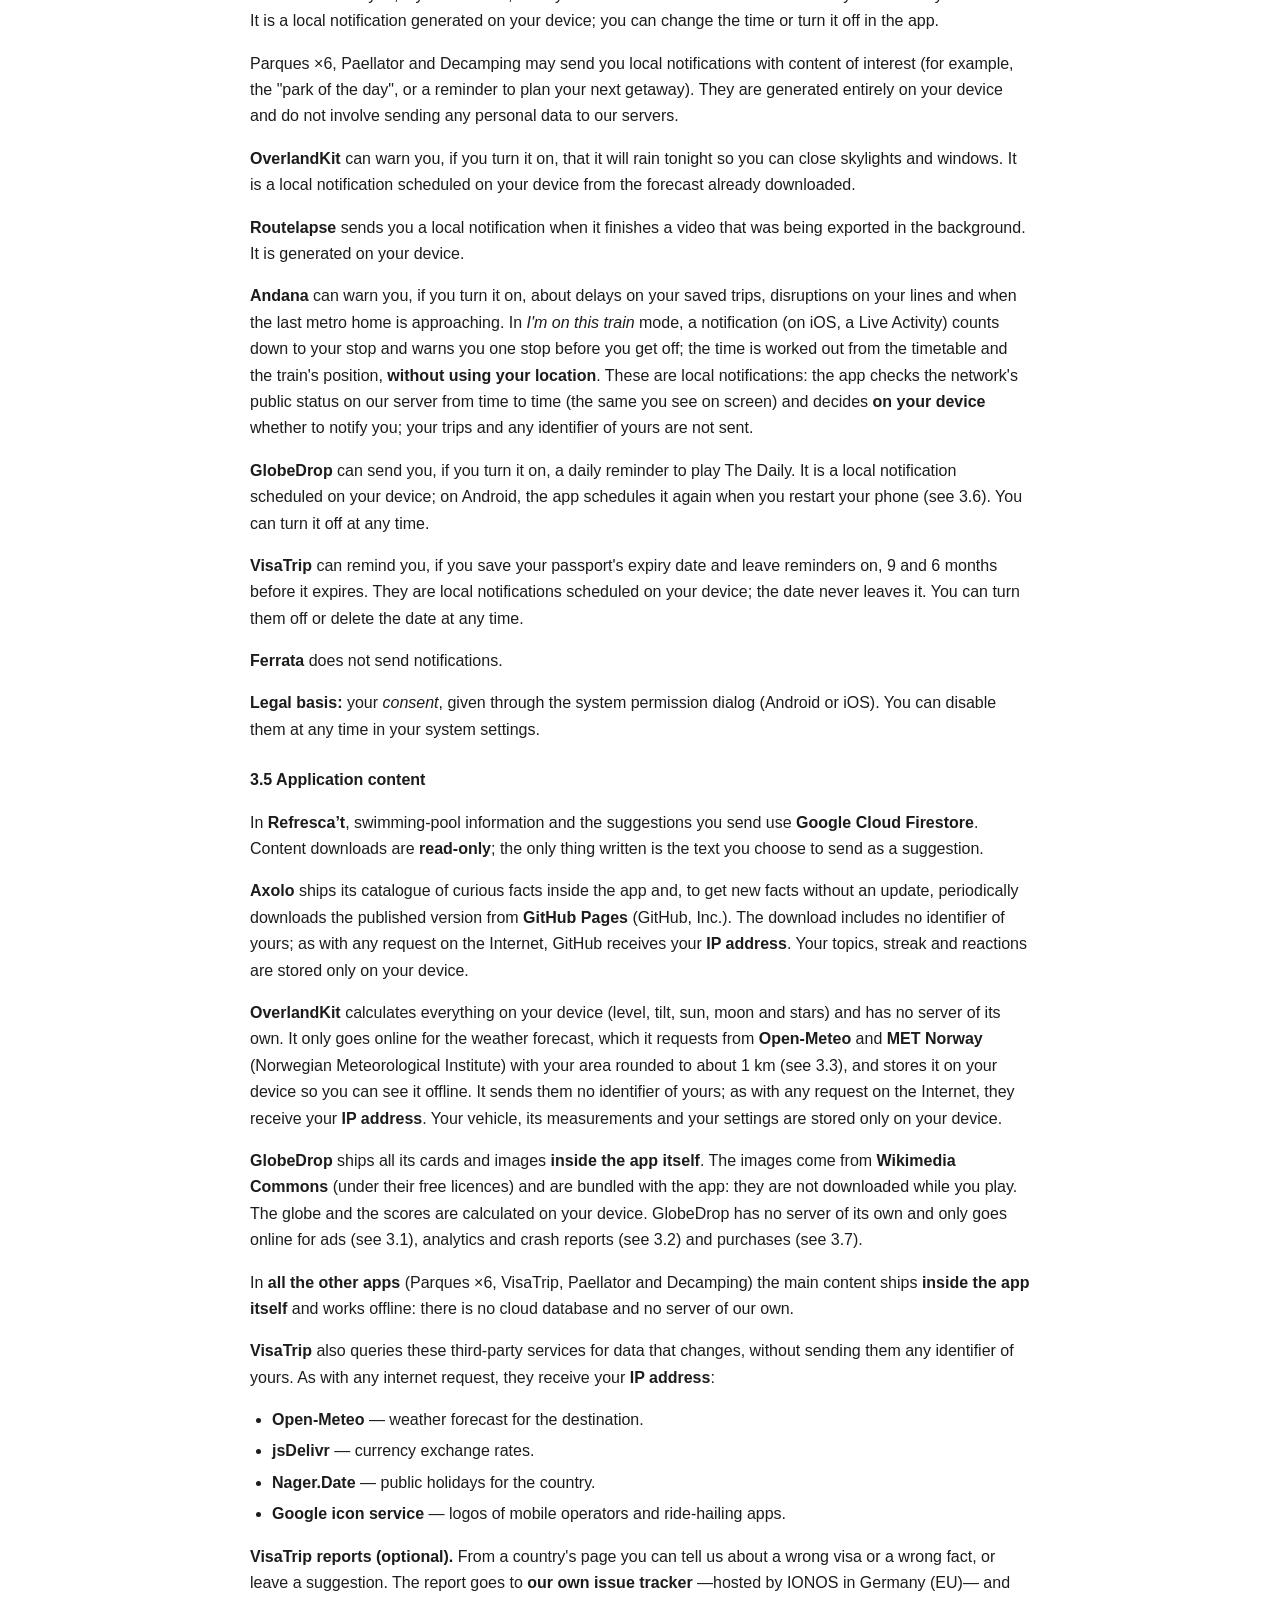
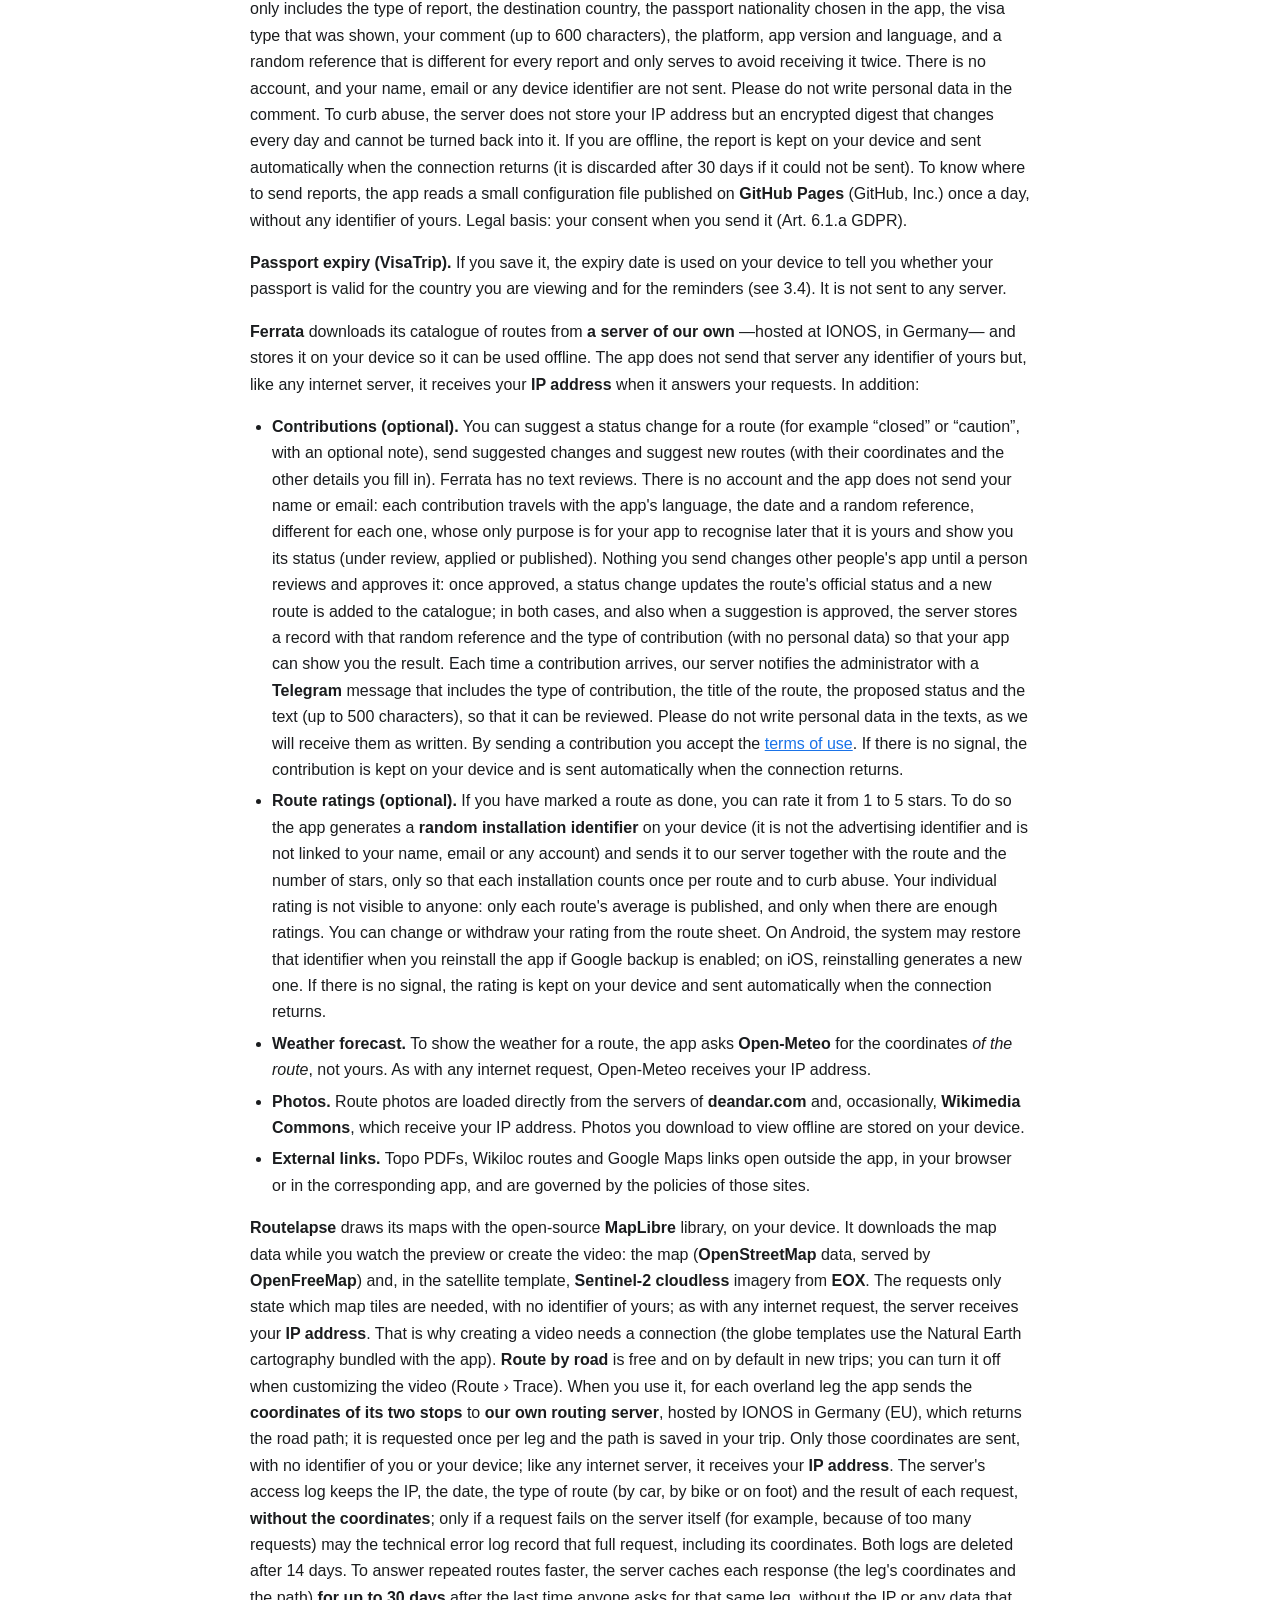
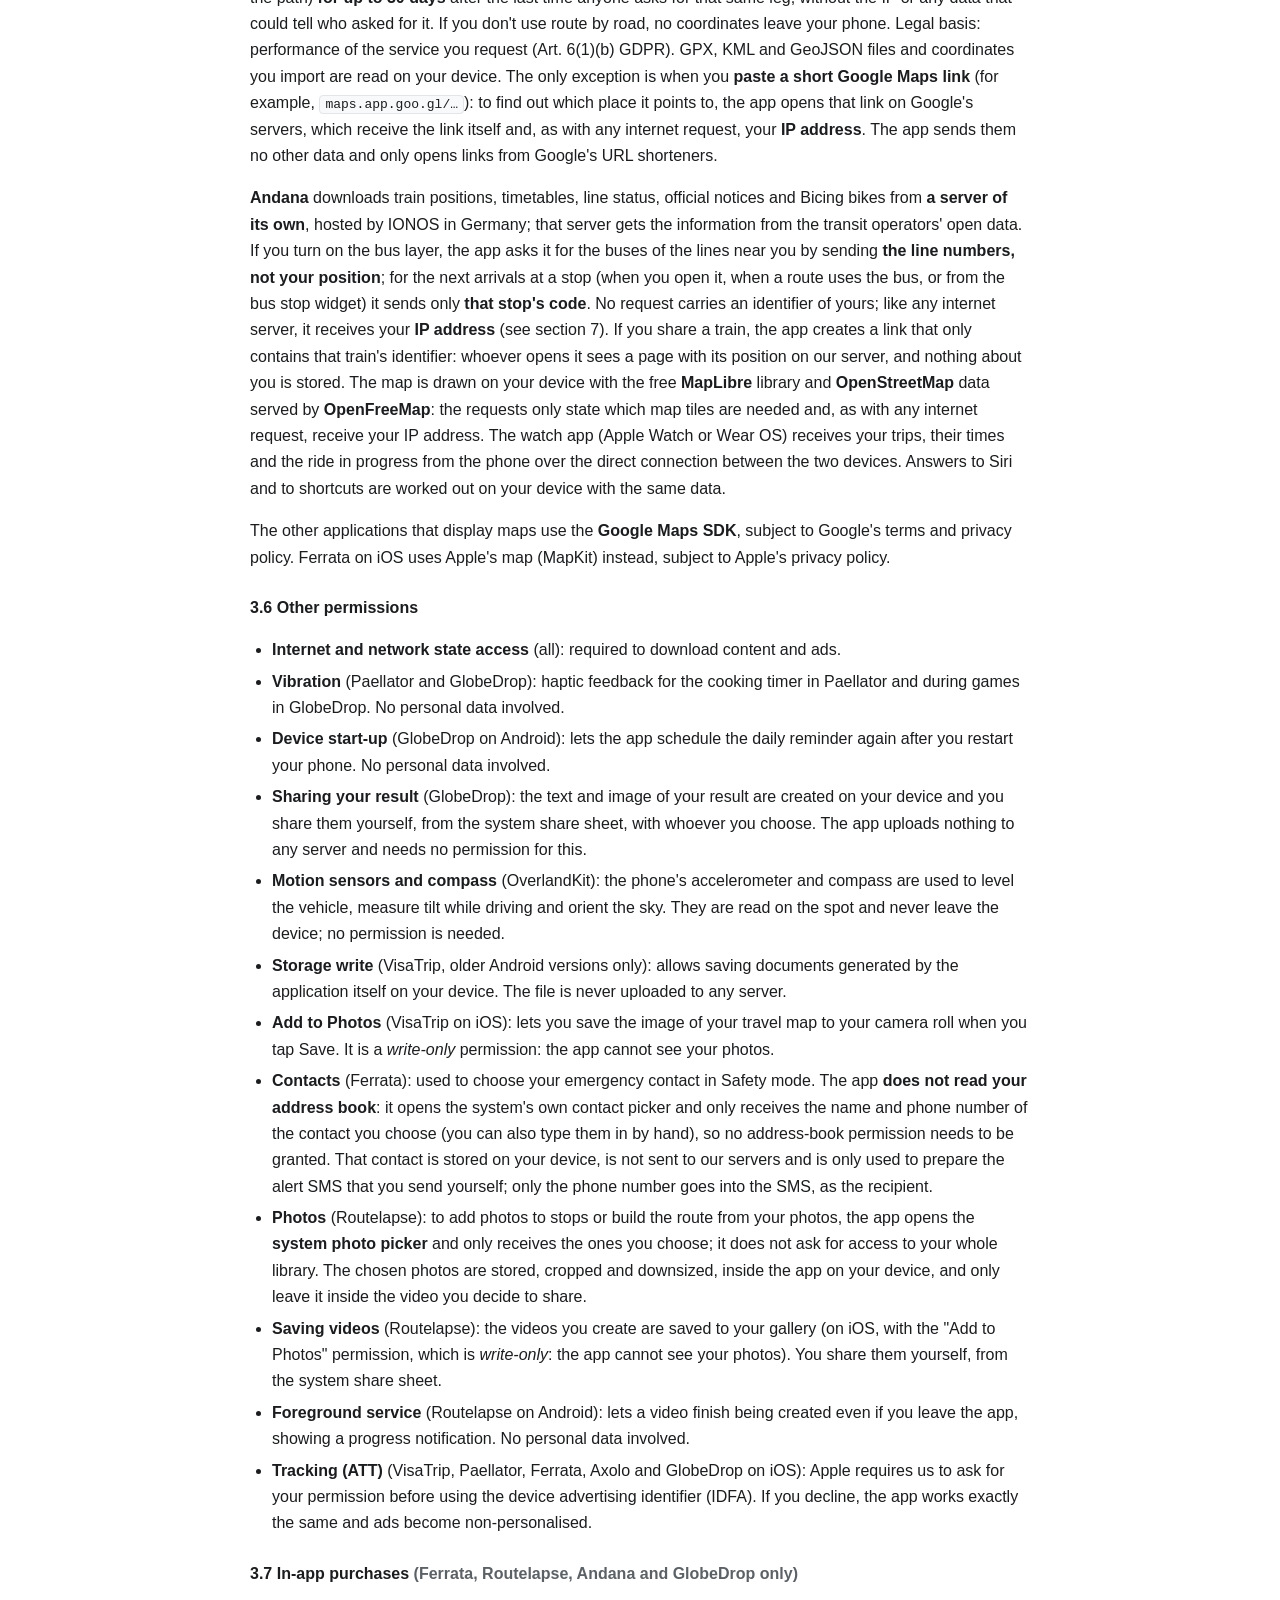
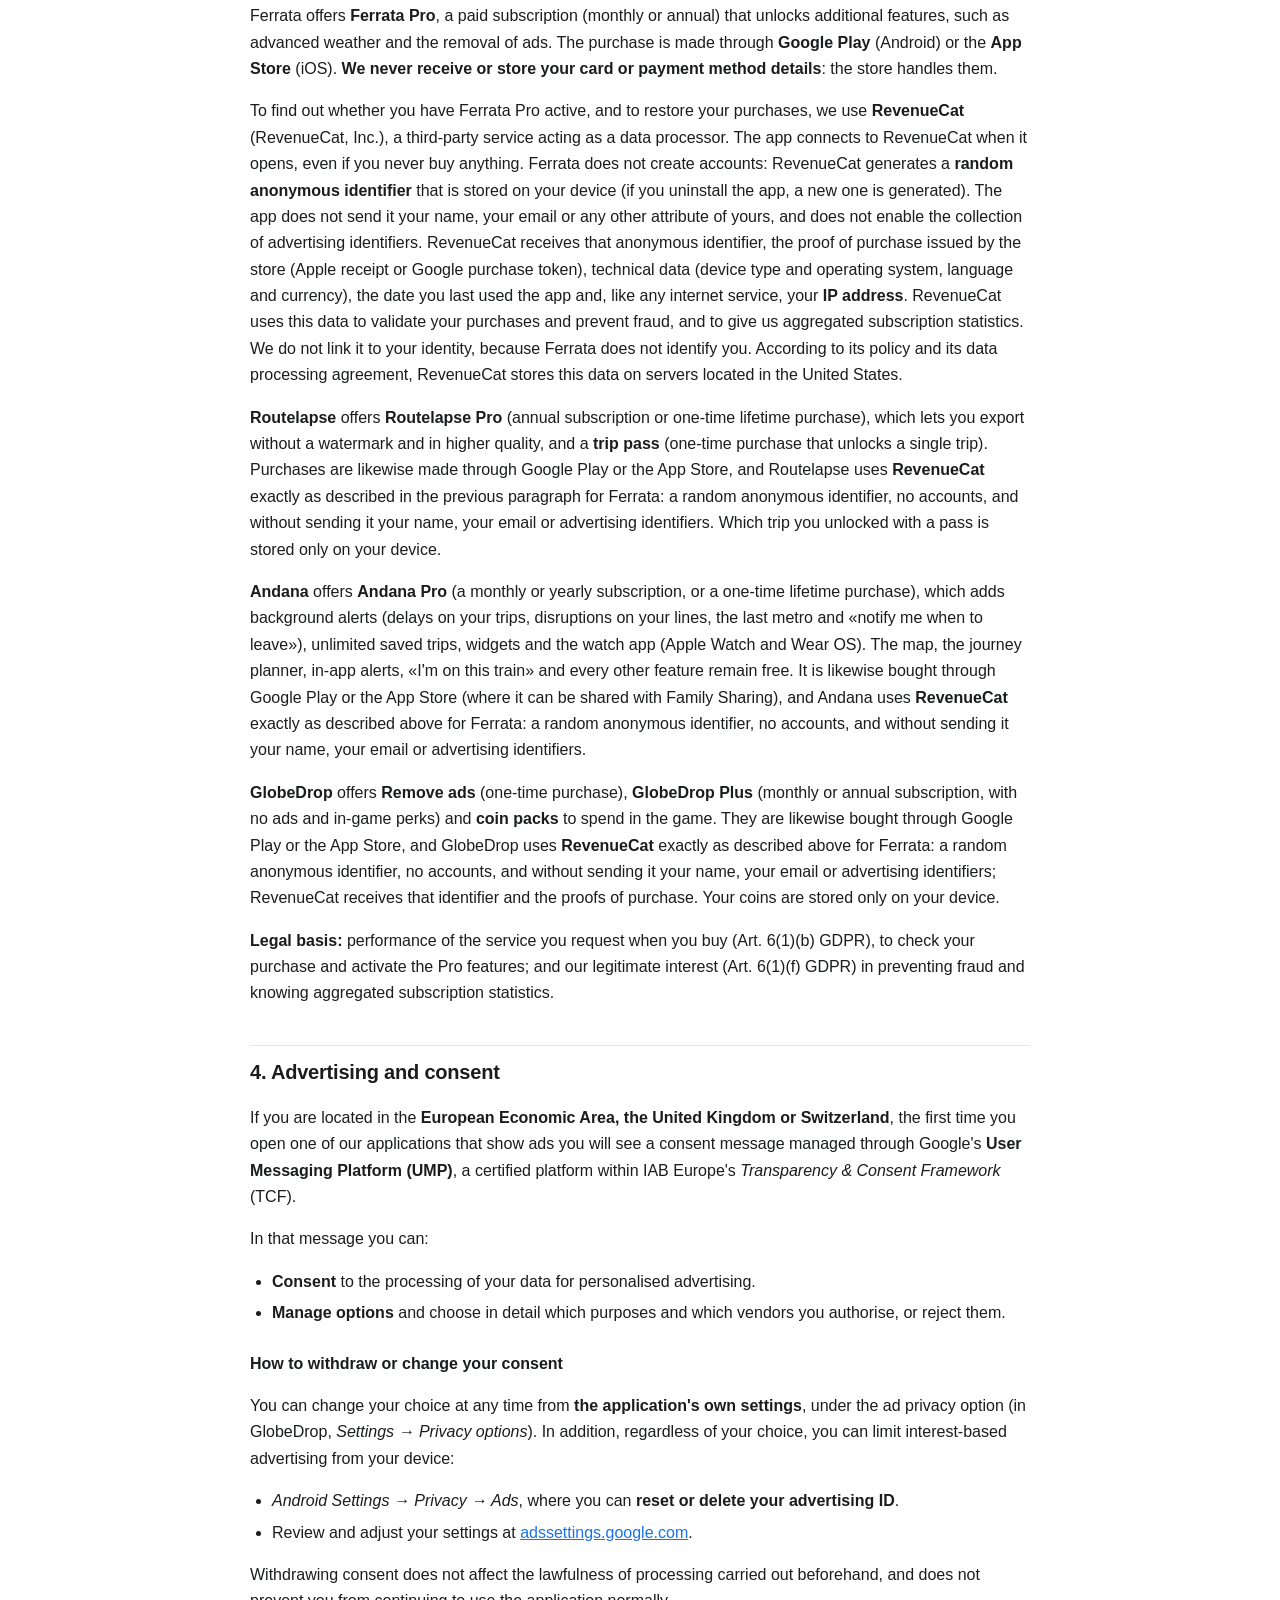
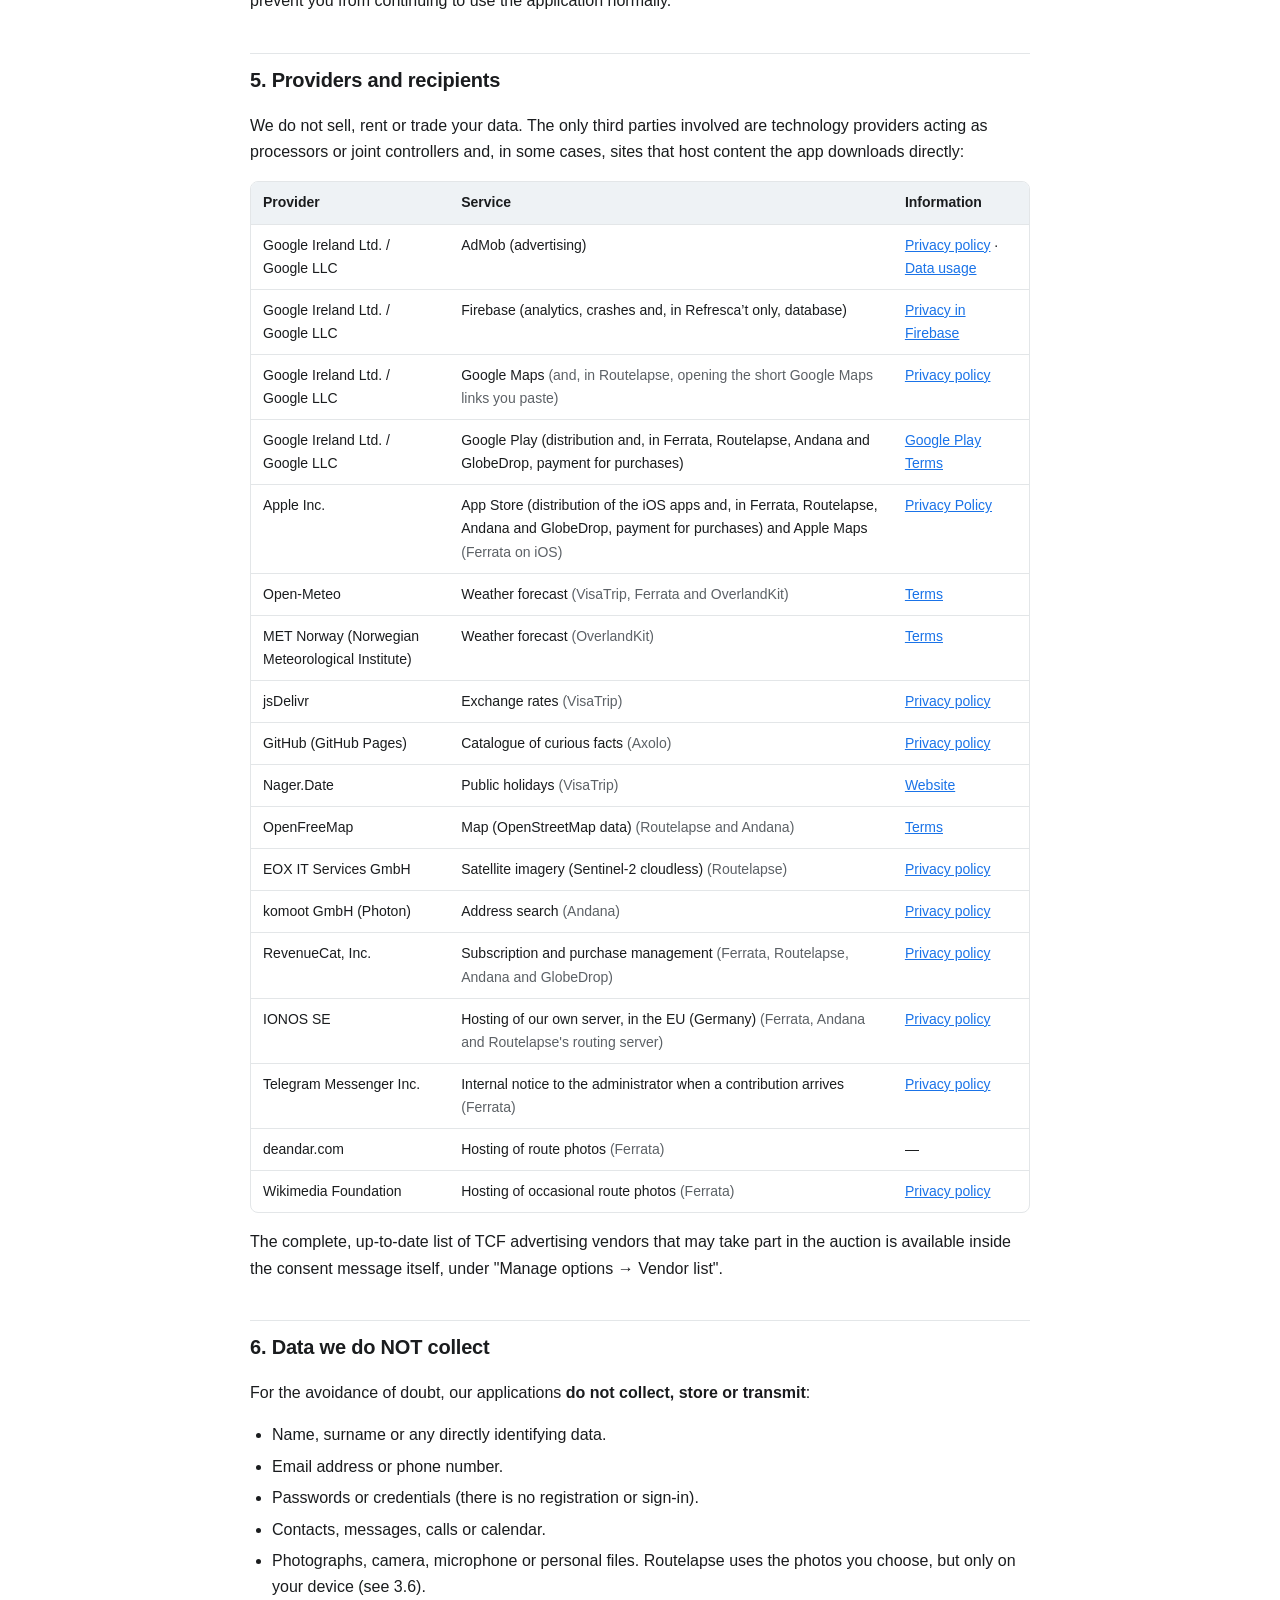
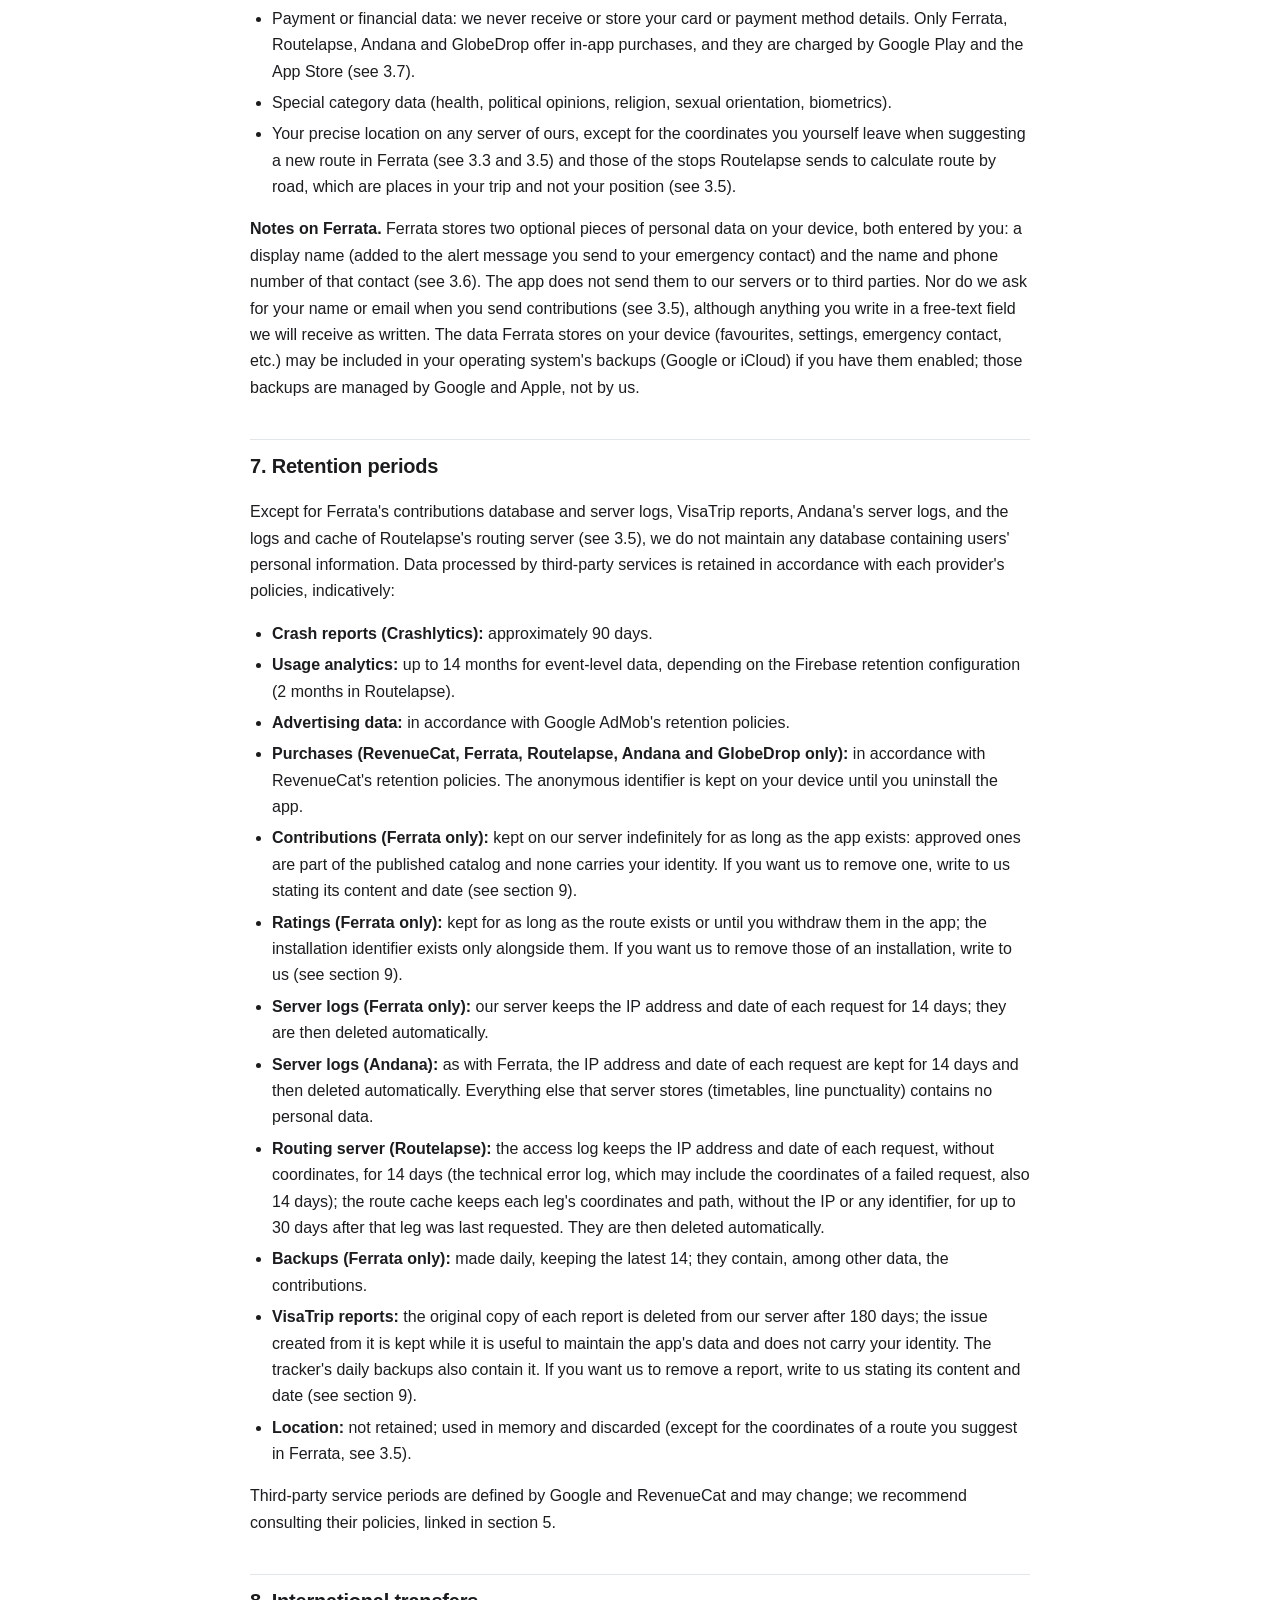
==== commit 1550369b: "VisaTrip: notificaciones en la tabla de apps y config remota de avisos" ====
--- a/apps-privacy/index.html
+++ b/apps-privacy/index.html
@@ -152,7 +152,7 @@
     <tr><td>Parques Ecuador: Guía y Mapa</td><td><code>com.tacoly.parquesecuador</code></td><td class="c yes">Sí</td><td class="c yes">Sí</td><td class="c yes">Sí</td><td class="c yes">Sí</td></tr>
     <tr><td>Parques Perú: Guía y Mapa</td><td><code>com.tacoly.parquesperu</code></td><td class="c yes">Sí</td><td class="c yes">Sí</td><td class="c yes">Sí</td><td class="c yes">Sí</td></tr>
     <tr><td>Refresca't · Piscines BCN</td><td><code>com.tacoly.refrescat</code></td><td class="c yes">Sí</td><td class="c no">No</td><td class="c yes">Sí</td><td class="c yes">Sí</td></tr>
-    <tr><td>VisaTrip: Visados y Pasaporte <span class="no">(Android e iOS)</span></td><td><code>com.tacoly.visatrip</code><br><code>com.tacoly.visatrip.ios</code></td><td class="c no">No</td><td class="c no">No</td><td class="c yes">Sí</td><td class="c yes">Sí</td></tr>
+    <tr><td>VisaTrip: Visados y Pasaporte <span class="no">(Android e iOS)</span></td><td><code>com.tacoly.visatrip</code><br><code>com.tacoly.visatrip.ios</code></td><td class="c no">No</td><td class="c yes">Sí</td><td class="c yes">Sí</td><td class="c yes">Sí</td></tr>
     <tr><td>Paellator: Paella Recipes <span class="no">(Android e iOS)</span></td><td><code>com.tacoly.paellator</code><br><code>com.tacoly.paellator.ios</code></td><td class="c no">No</td><td class="c yes">Sí</td><td class="c yes">Sí</td><td class="c yes">Sí</td></tr>
     <tr><td>Axolo: un dato curioso al día <span class="no">(Android e iOS)</span></td><td><code>com.tacoly.axolo</code><br><code>com.tacoly.axolo.ios</code></td><td class="c no">No</td><td class="c yes">Sí</td><td class="c yes">Sí</td><td class="c yes">Sí</td></tr>
     <tr><td>Ferrata <span class="no">(Android e iOS)</span></td><td><code>com.tacoly.ferrata</code><br><code>com.tacoly.ferrata.ios</code></td><td class="c yes">Sí</td><td class="c no">No</td><td class="c yes">Sí</td><td class="c yes">Sí</td></tr>
@@ -447,7 +447,7 @@
     <tr><td>Parques Ecuador: Guía y Mapa</td><td><code>com.tacoly.parquesecuador</code></td><td class="c yes">Yes</td><td class="c yes">Yes</td><td class="c yes">Yes</td><td class="c yes">Yes</td></tr>
     <tr><td>Parques Perú: Guía y Mapa</td><td><code>com.tacoly.parquesperu</code></td><td class="c yes">Yes</td><td class="c yes">Yes</td><td class="c yes">Yes</td><td class="c yes">Yes</td></tr>
     <tr><td>Refresca't · Piscines BCN</td><td><code>com.tacoly.refrescat</code></td><td class="c yes">Yes</td><td class="c no">No</td><td class="c yes">Yes</td><td class="c yes">Yes</td></tr>
-    <tr><td>VisaTrip: Visa &amp; Passport <span class="no">(Android and iOS)</span></td><td><code>com.tacoly.visatrip</code><br><code>com.tacoly.visatrip.ios</code></td><td class="c no">No</td><td class="c no">No</td><td class="c yes">Yes</td><td class="c yes">Yes</td></tr>
+    <tr><td>VisaTrip: Visa &amp; Passport <span class="no">(Android and iOS)</span></td><td><code>com.tacoly.visatrip</code><br><code>com.tacoly.visatrip.ios</code></td><td class="c no">No</td><td class="c yes">Yes</td><td class="c yes">Yes</td><td class="c yes">Yes</td></tr>
     <tr><td>Paellator: Paella Recipes <span class="no">(Android and iOS)</span></td><td><code>com.tacoly.paellator</code><br><code>com.tacoly.paellator.ios</code></td><td class="c no">No</td><td class="c yes">Yes</td><td class="c yes">Yes</td><td class="c yes">Yes</td></tr>
     <tr><td>Axolo: one curious fact a day <span class="no">(Android and iOS)</span></td><td><code>com.tacoly.axolo</code><br><code>com.tacoly.axolo.ios</code></td><td class="c no">No</td><td class="c yes">Yes</td><td class="c yes">Yes</td><td class="c yes">Yes</td></tr>
     <tr><td>Ferrata <span class="no">(Android and iOS)</span></td><td><code>com.tacoly.ferrata</code><br><code>com.tacoly.ferrata.ios</code></td><td class="c yes">Yes</td><td class="c no">No</td><td class="c yes">Yes</td><td class="c yes">Yes</td></tr>
